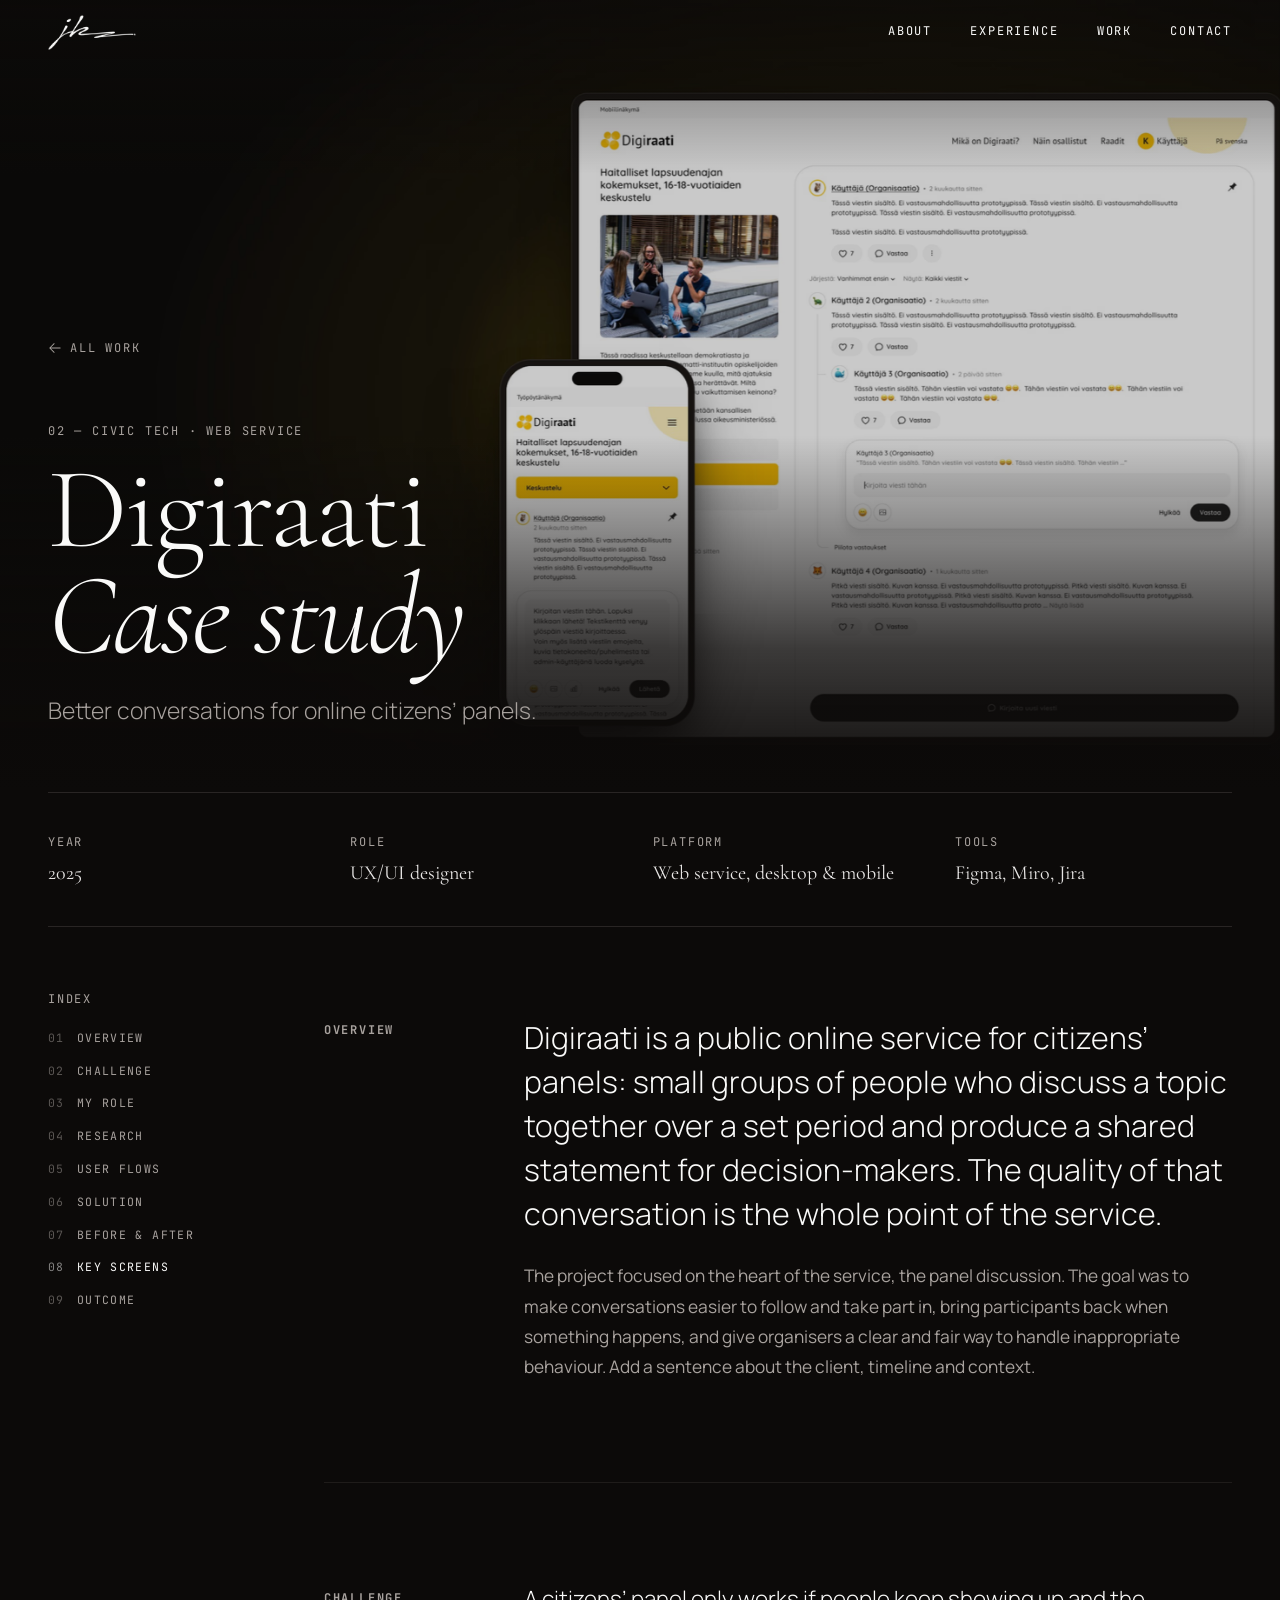
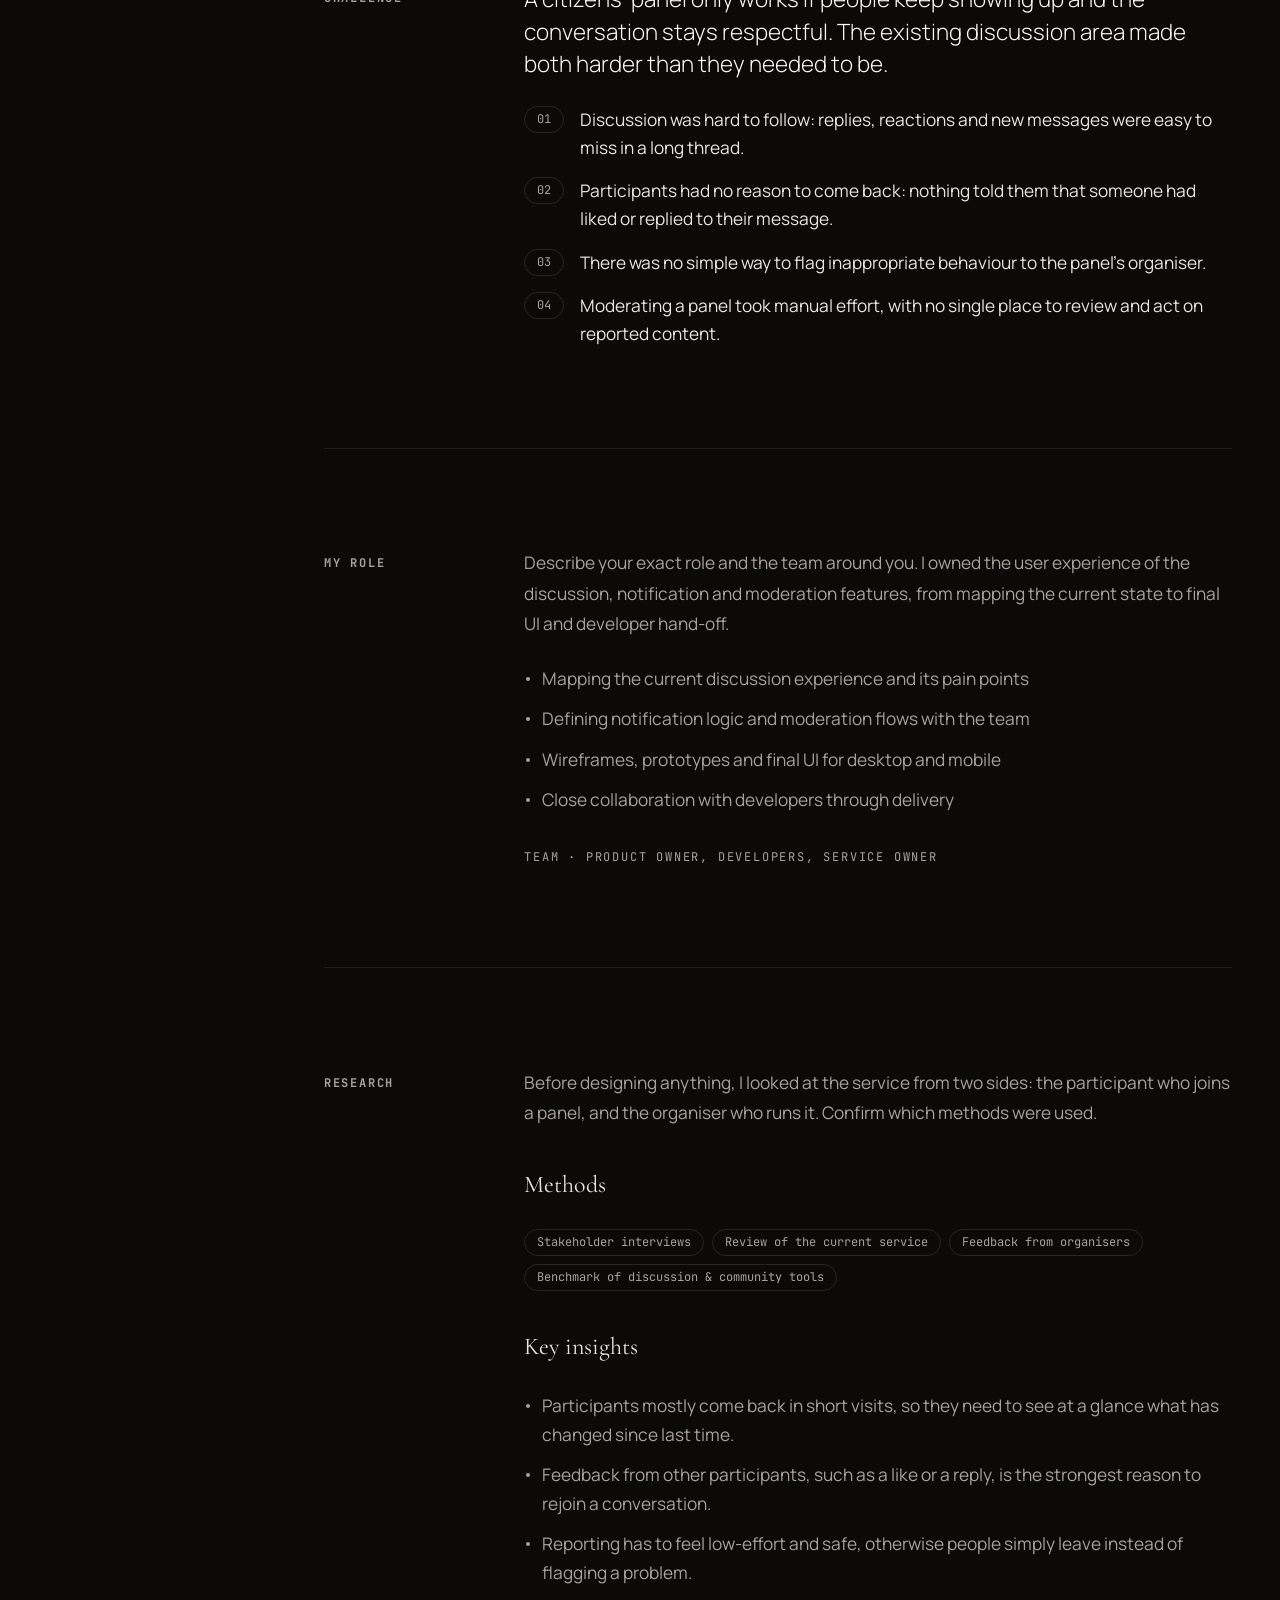
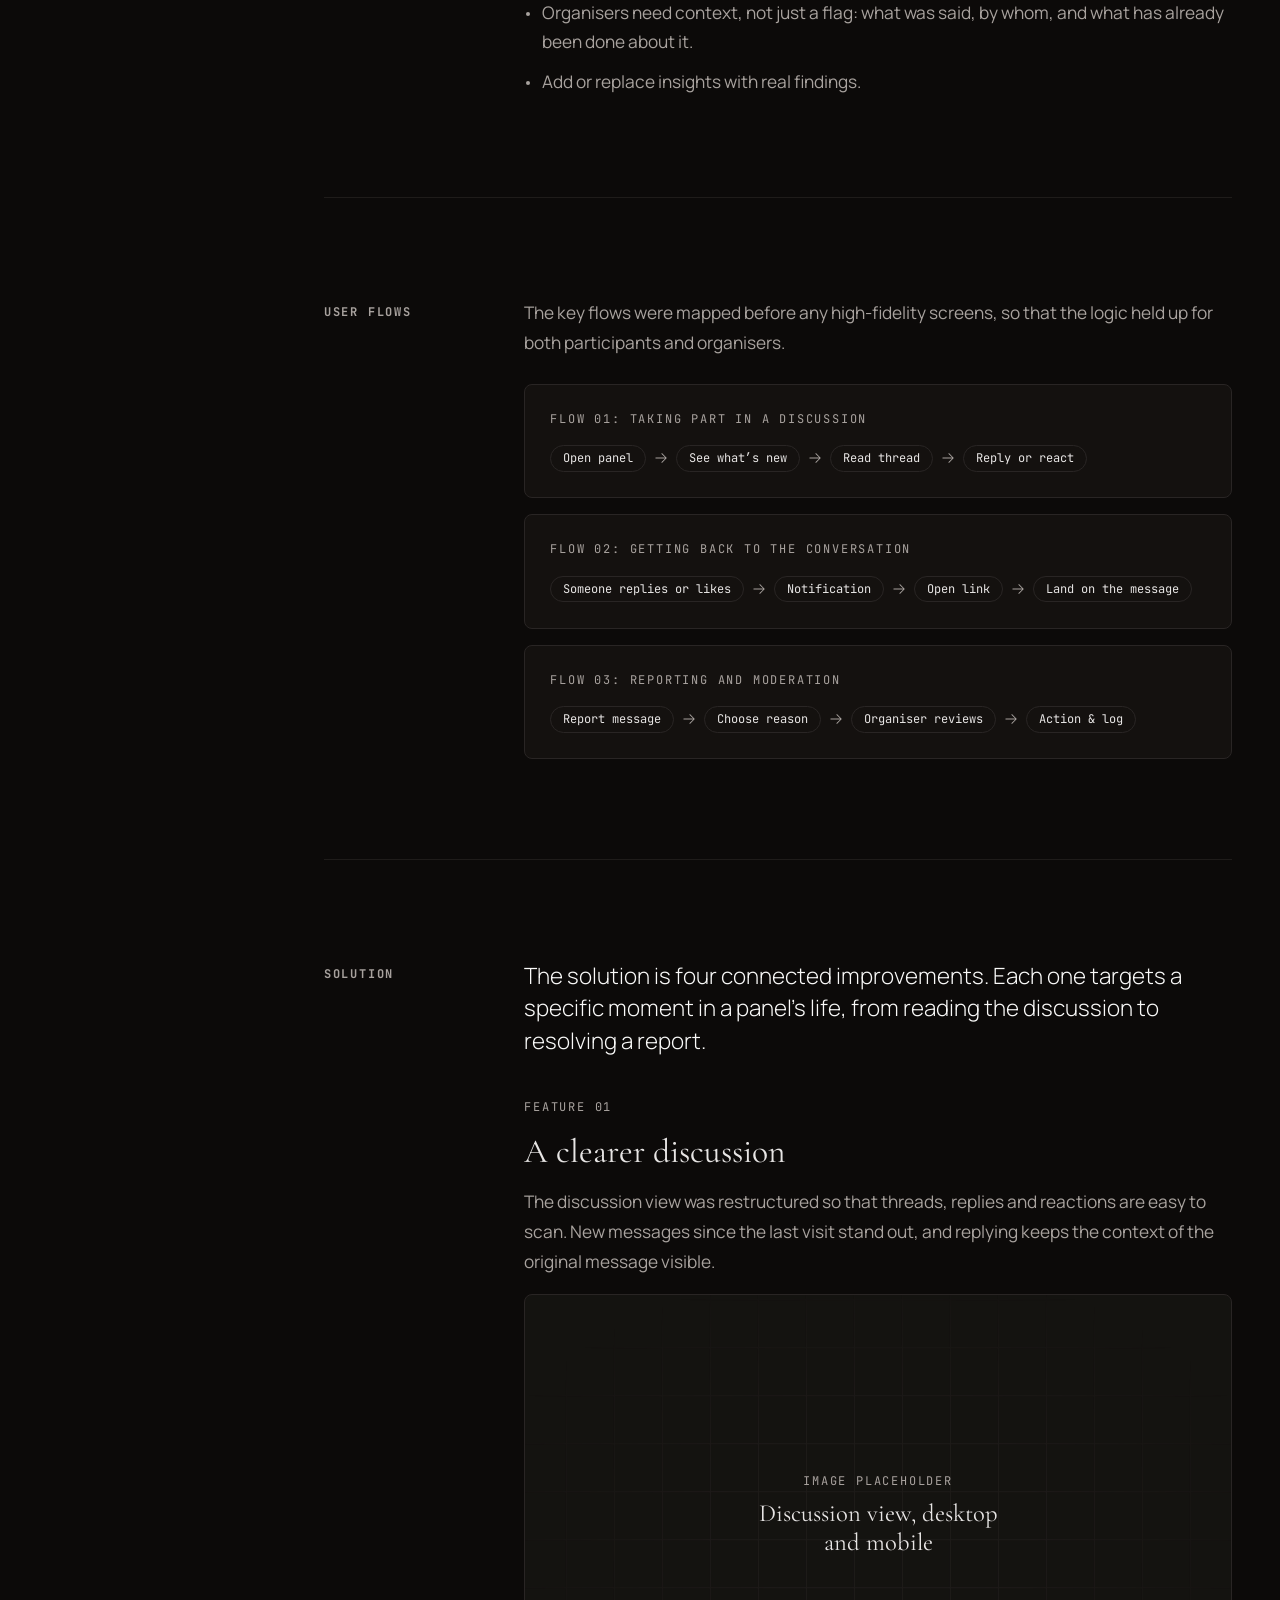
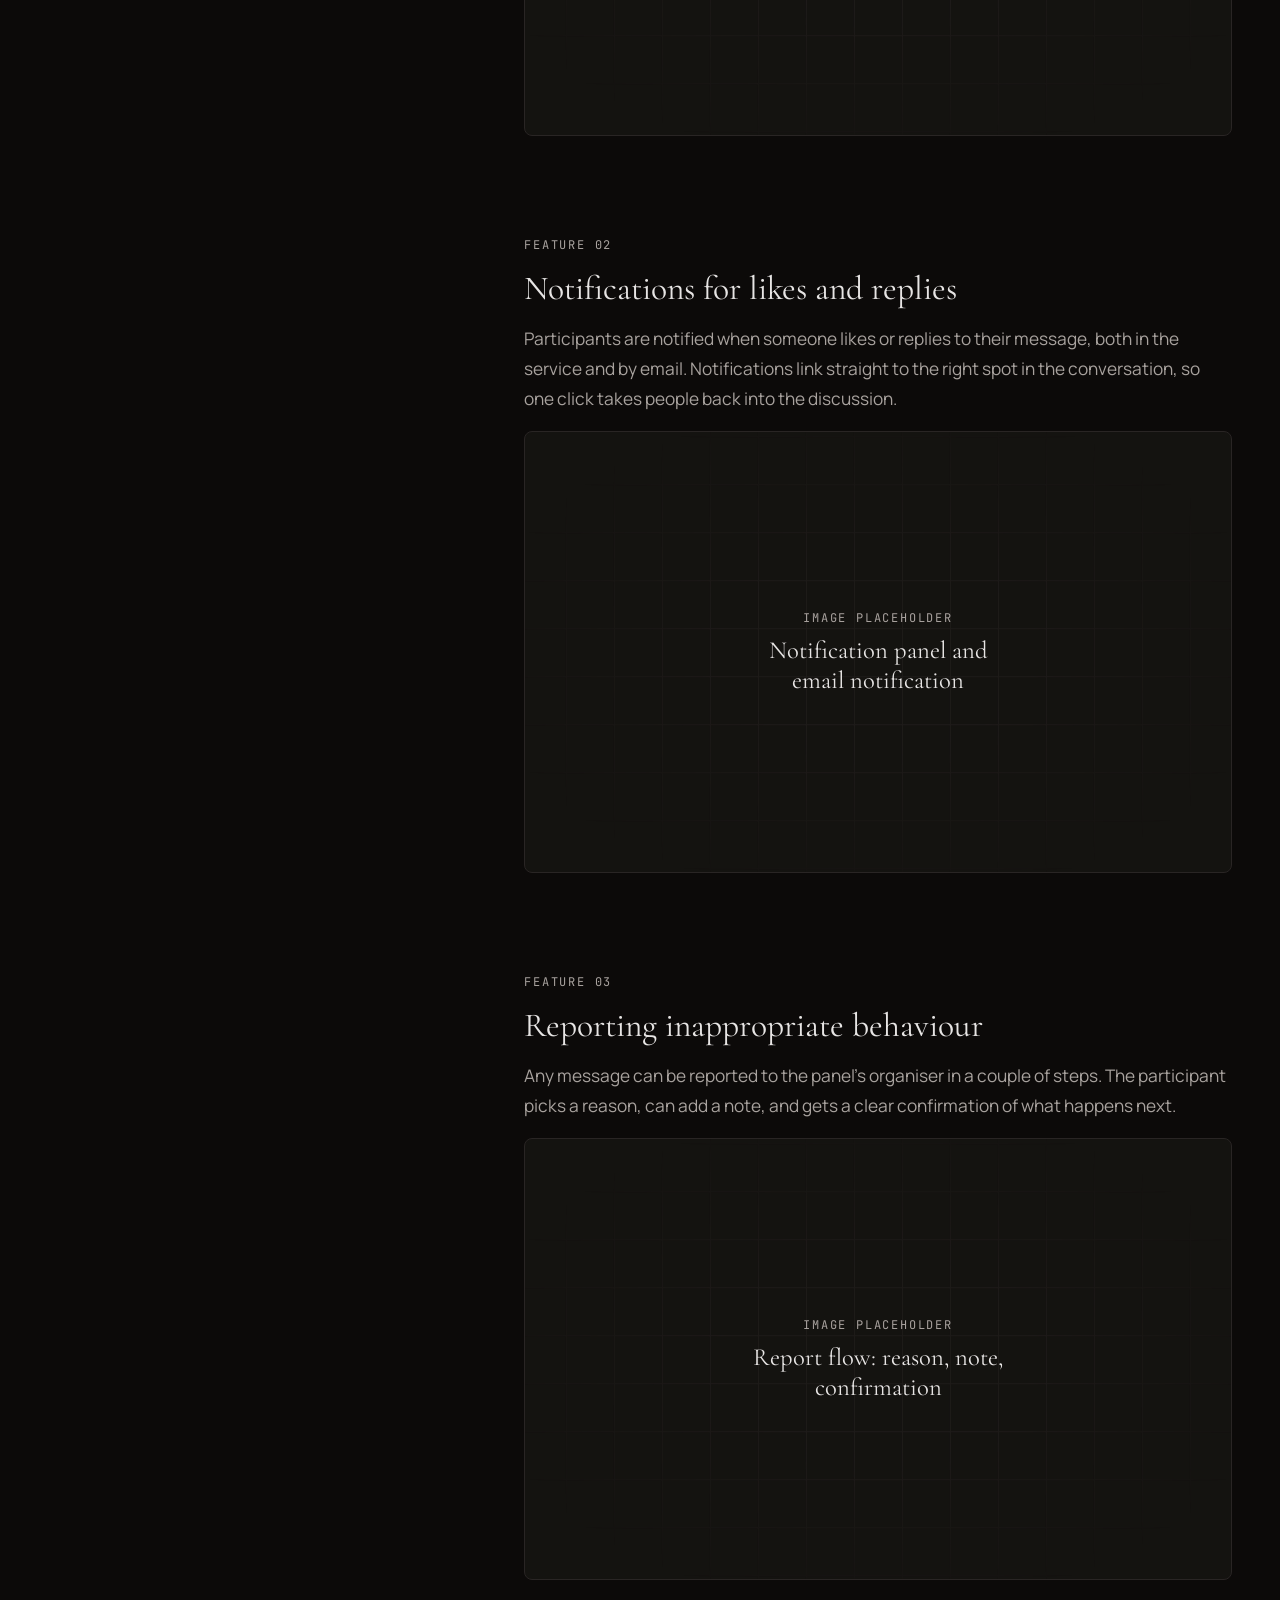
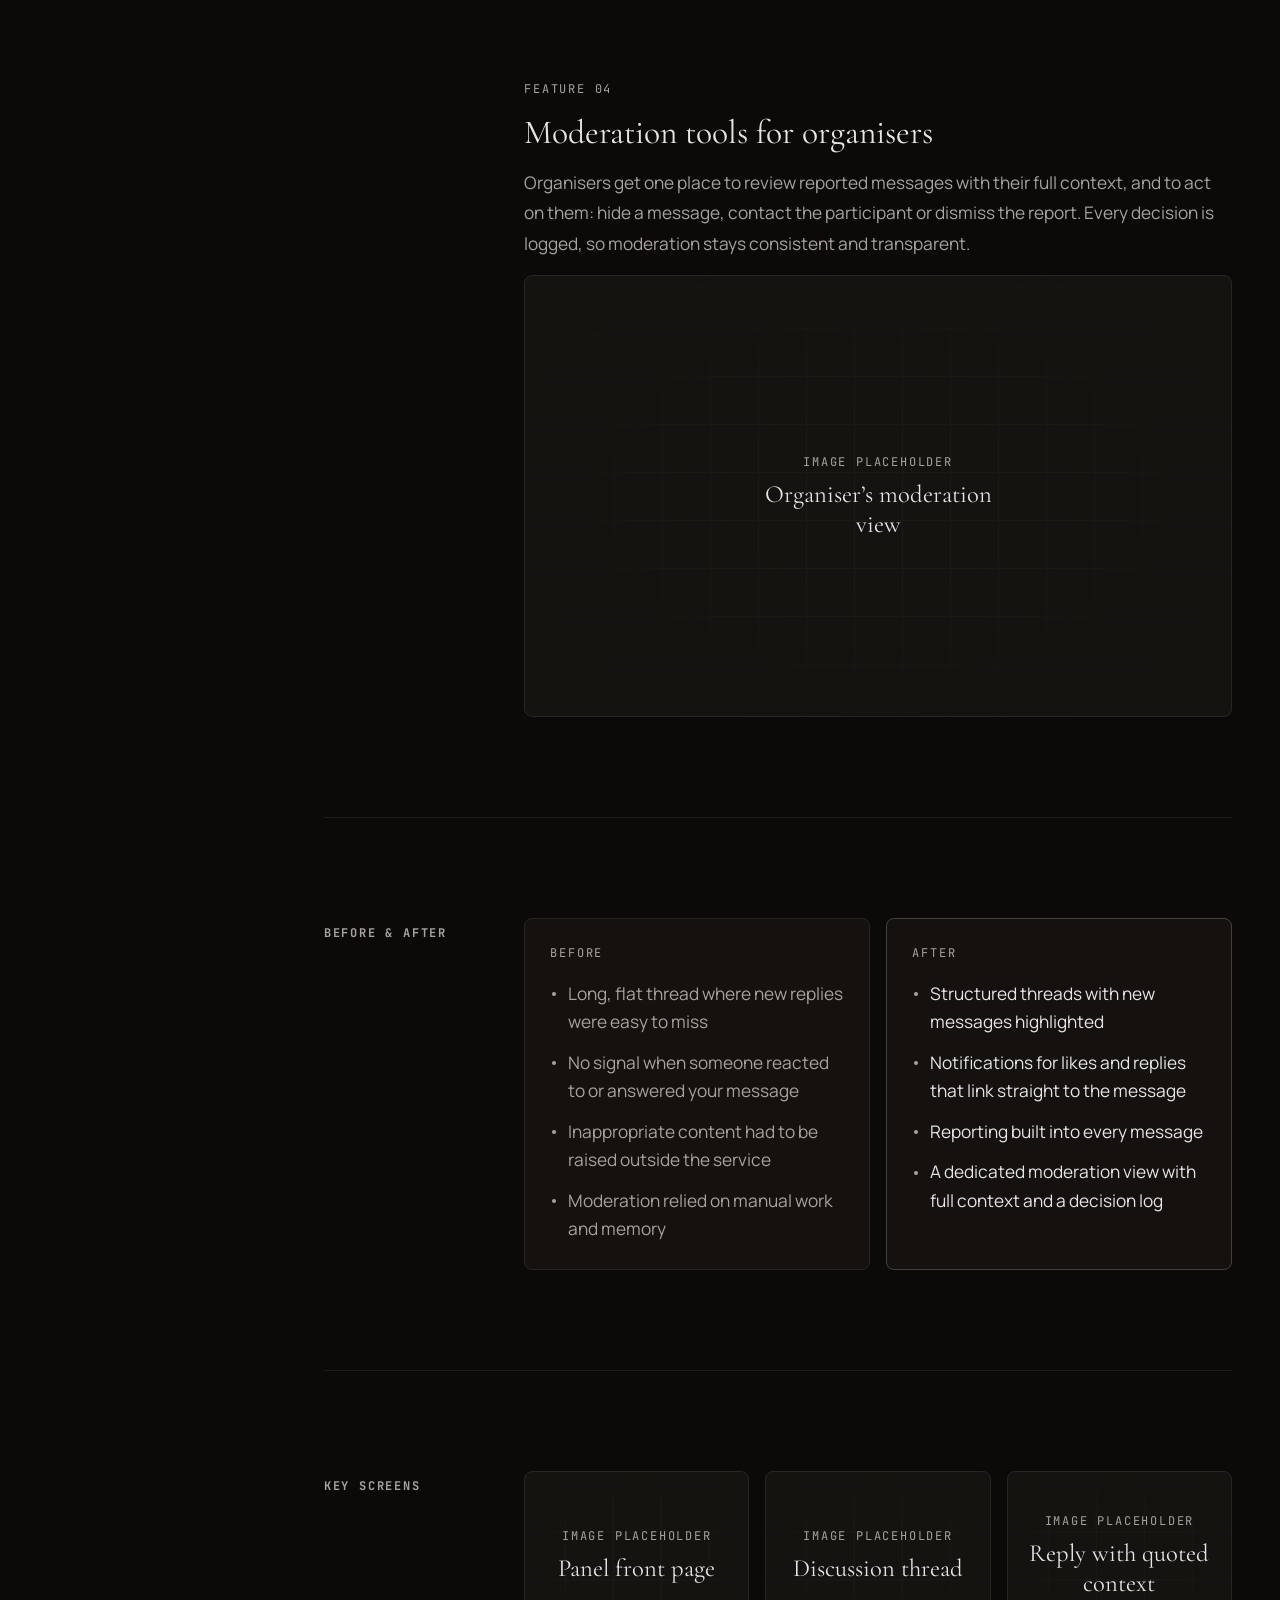
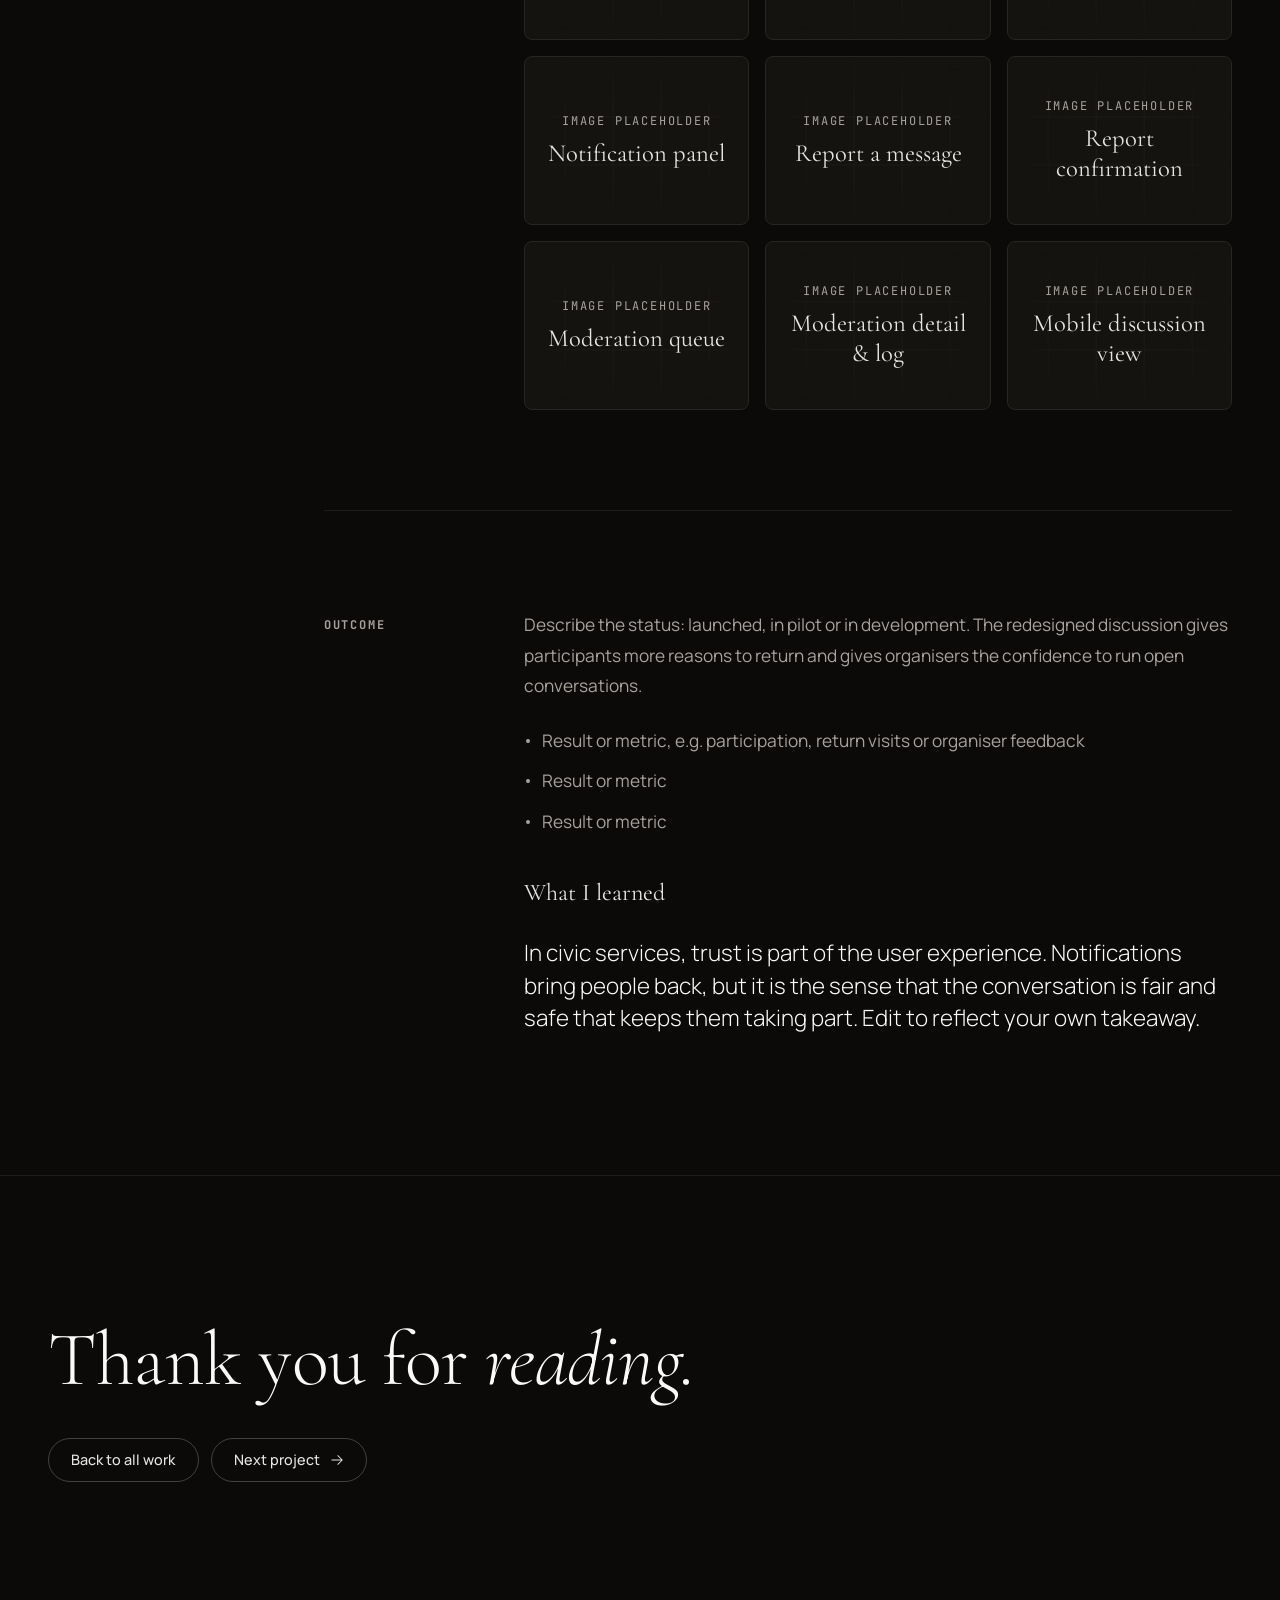
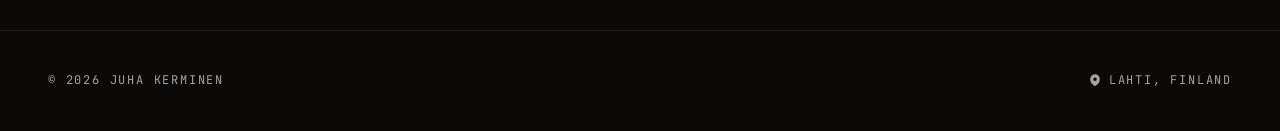
==== work/02-digiraati/index.html @ 800da7e1 "Add files via upload" ====
<!DOCTYPE html><html lang="en" class="hide-ph" data-astro-cid-5hce7sga> <head><meta charset="utf-8"><meta name="viewport" content="width=device-width, initial-scale=1"><title>Digiraati: better conversations for online citizens’ panels — Case study</title><meta name="description" content="Making panel discussions easier to follow, keeping participants engaged with timely notifications, and giving organisers the tools to keep conversations safe and on topic."><link rel="canonical" href="https://example.vercel.app/work/02-digiraati/"><link rel="icon" href="../../favicon.png" type="image/png"><link rel="apple-touch-icon" href="../../favicon.png"><meta name="theme-color" content="#0f1113"><meta property="og:title" content="Digiraati: better conversations for online citizens’ panels — Case study"><meta property="og:description" content="Making panel discussions easier to follow, keeping participants engaged with timely notifications, and giving organisers the tools to keep conversations safe and on topic."><meta property="og:type" content="website"><script>document.documentElement.classList.add('js');</script><link rel="stylesheet" href="../../assets/index.biAXy1ew.css">
<link rel="stylesheet" href="../../assets/case.CbkOw-Fz.css"><script type="module" src="../../assets/page.BT_9kWGp.js"></script></head> <body data-astro-cid-5hce7sga> <a class="skip" href="#main" data-astro-cid-5hce7sga>Skip to content</a> <header class="header" data-header data-astro-cid-3ef6ksr2> <div class="header__inner" data-astro-cid-3ef6ksr2> <a class="brand" href="../../index.html#home" aria-label="Juha Kerminen, home" data-astro-cid-3ef6ksr2> <span class="brand__logo" aria-hidden="true" data-astro-cid-3ef6ksr2></span> </a> <nav class="nav" aria-label="Primary" data-astro-cid-3ef6ksr2> <ul role="list" class="nav__list" data-astro-cid-3ef6ksr2> <li data-astro-cid-3ef6ksr2><a class="nav__link" href="../../index.html#about" data-nav="about" data-astro-cid-3ef6ksr2>About</a></li><li data-astro-cid-3ef6ksr2><a class="nav__link" href="../../index.html#experience" data-nav="experience" data-astro-cid-3ef6ksr2>Experience</a></li><li data-astro-cid-3ef6ksr2><a class="nav__link" href="../../index.html#work" data-nav="work" data-astro-cid-3ef6ksr2>Work</a></li><li data-astro-cid-3ef6ksr2><a class="nav__link" href="../../index.html#contact" data-nav="contact" data-astro-cid-3ef6ksr2>Contact</a></li> </ul> </nav> <button class="menu-btn" type="button" aria-expanded="false" aria-controls="mobile-menu" data-menu-btn data-astro-cid-3ef6ksr2> <span data-menu-label data-astro-cid-3ef6ksr2>Menu</span> <span class="menu-btn__icon" aria-hidden="true" data-astro-cid-3ef6ksr2><i data-astro-cid-3ef6ksr2></i><i data-astro-cid-3ef6ksr2></i></span> </button> </div> <div class="sheet" id="mobile-menu" data-menu hidden data-astro-cid-3ef6ksr2> <nav class="sheet__nav" aria-label="Mobile" data-astro-cid-3ef6ksr2> <ul role="list" data-astro-cid-3ef6ksr2> <li style="--i:0" data-astro-cid-3ef6ksr2><a href="../../index.html#about" class="sheet__link display" data-menu-link data-astro-cid-3ef6ksr2>About</a></li><li style="--i:1" data-astro-cid-3ef6ksr2><a href="../../index.html#experience" class="sheet__link display" data-menu-link data-astro-cid-3ef6ksr2>Experience</a></li><li style="--i:2" data-astro-cid-3ef6ksr2><a href="../../index.html#work" class="sheet__link display" data-menu-link data-astro-cid-3ef6ksr2>Work</a></li><li style="--i:3" data-astro-cid-3ef6ksr2><a href="../../index.html#contact" class="sheet__link display" data-menu-link data-astro-cid-3ef6ksr2>Contact</a></li> </ul> <p class="sheet__foot label" data-astro-cid-3ef6ksr2><a href="mailto:jkerminen@gmail.com" data-astro-cid-3ef6ksr2>jkerminen@gmail.com</a></p> </nav> </div> </header> <script type="module">const l=document.querySelector("[data-header]"),t=document.querySelector("[data-menu-btn]"),u=document.querySelector("[data-menu-label]"),o=document.querySelector("[data-menu]"),m=document.getElementById("main"),g=document.querySelector("footer"),n=e=>{t.setAttribute("aria-expanded",String(e)),u.textContent=e?"Close":"Menu",o.hidden=!e,document.documentElement.classList.toggle("menu-open",e),m?.toggleAttribute("inert",e),g?.toggleAttribute("inert",e),e&&o.querySelector("a")?.focus()};t.addEventListener("click",()=>n(t.getAttribute("aria-expanded")!=="true"));o.querySelectorAll("[data-menu-link]").forEach(e=>e.addEventListener("click",()=>n(!1)));document.addEventListener("keydown",e=>{e.key==="Escape"&&t.getAttribute("aria-expanded")==="true"&&(n(!1),t.focus())});matchMedia("(min-width: 48em)").addEventListener("change",e=>e.matches&&n(!1));const d=()=>l.classList.toggle("is-scrolled",scrollY>24);addEventListener("scroll",d,{passive:!0});d();const i=document.querySelectorAll("[data-nav]"),s=[...i].map(e=>document.getElementById(e.dataset.nav)).filter(Boolean);if(s.length){const e=new IntersectionObserver(a=>{for(const r of a)r.isIntersecting&&i.forEach(c=>c.classList.toggle("is-active",c.dataset.nav===r.target.id))},{rootMargin:"-45% 0px -50% 0px"});s.forEach(a=>e.observe(a))}</script>  <main id="main" tabindex="-1" data-astro-cid-5hce7sga> <article class="cs" data-astro-cid-s32tyb2m> <!-- Hero --> <header class="cs__hero" data-astro-cid-s32tyb2m> <div class="cs__hero-media" data-astro-cid-s32tyb2m> <picture data-astro-cid-s32tyb2m="true"> <source srcset="../../assets/02-digiraati-hero.B4yS6tTe_2hxxGk.avif 960w, ../../assets/02-digiraati-hero.B4yS6tTe_1S0Yid.avif 1600w, ../../assets/02-digiraati-hero.B4yS6tTe_9fsJI.avif 2400w, ../../assets/02-digiraati-hero.B4yS6tTe_Z1P1hn.avif 2880w" type="image/avif" sizes="100vw">  <img src="../../assets/02-digiraati-hero.B4yS6tTe_kVo5j.webp" srcset="../../assets/02-digiraati-hero.B4yS6tTe_Z2udNAN.webp 960w, ../../assets/02-digiraati-hero.B4yS6tTe_14HPOf.webp 1600w, ../../assets/02-digiraati-hero.B4yS6tTe_w1S7p.webp 2400w, ../../assets/02-digiraati-hero.B4yS6tTe_kVo5j.webp 2880w" alt="Digiraati: redesigned discussion view" sizes="100vw" loading="eager" fetchpriority="high" data-astro-cid-s32tyb2m="true" decoding="async" width="2880" height="1640" class="cs__hero-img"> </picture> </div> <div class="container cs__hero-inner" data-astro-cid-s32tyb2m> <a class="cs__back label" href="../../index.html#work" data-astro-cid-s32tyb2m> <svg viewBox="0 0 24 24" fill="currentColor" width="14" height="14" aria-hidden="true" data-astro-cid-s32tyb2m><path fill-rule="evenodd" d="M11.03 3.97a.75.75 0 0 1 0 1.06l-6.22 6.22H21a.75.75 0 0 1 0 1.5H4.81l6.22 6.22a.75.75 0 1 1-1.06 1.06l-7.5-7.5a.75.75 0 0 1 0-1.06l7.5-7.5a.75.75 0 0 1 1.06 0Z" clip-rule="evenodd" data-astro-cid-s32tyb2m></path></svg>
All work
</a> <p class="label cs__eyebrow" data-reveal data-astro-cid-s32tyb2m>02 — Civic tech · Web service</p> <h1 class="display cs__title" data-reveal style="--reveal-i:1" data-astro-cid-s32tyb2m> <span data-astro-cid-s32tyb2m>Digiraati</span> <em data-astro-cid-s32tyb2m>Case study</em> </h1> <p class="cs__subtitle" data-reveal style="--reveal-i:2" data-astro-cid-s32tyb2m>Better conversations for online citizens’ panels.</p> </div> </header> <!-- Meta --> <div class="container" data-astro-cid-s32tyb2m> <dl class="cs__meta" data-reveal data-astro-cid-s32tyb2m> <div data-astro-cid-s32tyb2m><dt class="label" data-astro-cid-s32tyb2m>Year</dt><dd data-astro-cid-s32tyb2m>2025</dd></div> <div data-astro-cid-s32tyb2m><dt class="label" data-astro-cid-s32tyb2m>Role</dt><dd data-astro-cid-s32tyb2m>UX/UI designer</dd></div> <div data-astro-cid-s32tyb2m><dt class="label" data-astro-cid-s32tyb2m>Platform</dt><dd data-astro-cid-s32tyb2m>Web service, desktop &amp; mobile</dd></div> <div data-astro-cid-s32tyb2m><dt class="label" data-astro-cid-s32tyb2m>Tools</dt><dd data-astro-cid-s32tyb2m>Figma, Miro, Jira</dd></div> </dl> </div> <div class="container cs__layout" data-astro-cid-s32tyb2m> <!-- Sticky index --> <nav class="cs__index" aria-label="Case study sections" data-astro-cid-s32tyb2m> <p class="label cs__index-title" data-astro-cid-s32tyb2m>Index</p> <ol role="list" data-astro-cid-s32tyb2m> <li data-astro-cid-s32tyb2m><a href="#overview" data-cs-nav="overview" data-astro-cid-s32tyb2m><span class="cs__index-n" data-astro-cid-s32tyb2m>01</span>Overview</a></li><li data-astro-cid-s32tyb2m><a href="#challenge" data-cs-nav="challenge" data-astro-cid-s32tyb2m><span class="cs__index-n" data-astro-cid-s32tyb2m>02</span>Challenge</a></li><li data-astro-cid-s32tyb2m><a href="#role" data-cs-nav="role" data-astro-cid-s32tyb2m><span class="cs__index-n" data-astro-cid-s32tyb2m>03</span>My role</a></li><li data-astro-cid-s32tyb2m><a href="#research" data-cs-nav="research" data-astro-cid-s32tyb2m><span class="cs__index-n" data-astro-cid-s32tyb2m>04</span>Research</a></li><li data-astro-cid-s32tyb2m><a href="#flows" data-cs-nav="flows" data-astro-cid-s32tyb2m><span class="cs__index-n" data-astro-cid-s32tyb2m>05</span>User flows</a></li><li data-astro-cid-s32tyb2m><a href="#solution" data-cs-nav="solution" data-astro-cid-s32tyb2m><span class="cs__index-n" data-astro-cid-s32tyb2m>06</span>Solution</a></li><li data-astro-cid-s32tyb2m><a href="#before-after" data-cs-nav="before-after" data-astro-cid-s32tyb2m><span class="cs__index-n" data-astro-cid-s32tyb2m>07</span>Before &amp; after</a></li><li data-astro-cid-s32tyb2m><a href="#screens" data-cs-nav="screens" data-astro-cid-s32tyb2m><span class="cs__index-n" data-astro-cid-s32tyb2m>08</span>Key screens</a></li><li data-astro-cid-s32tyb2m><a href="#outcome" data-cs-nav="outcome" data-astro-cid-s32tyb2m><span class="cs__index-n" data-astro-cid-s32tyb2m>09</span>Outcome</a></li> </ol> </nav> <div class="cs__body" data-astro-cid-s32tyb2m> <section class="cs__sec" id="overview" aria-labelledby="h-overview" data-astro-cid-s32tyb2m> <h2 class="label cs__label" id="h-overview" data-astro-cid-s32tyb2m>Overview</h2> <div class="cs__content" data-reveal data-astro-cid-s32tyb2m> <p class="cs__lead" data-astro-cid-s32tyb2m>Digiraati is a public online service for citizens’ panels: small groups of people who discuss a topic together over a set period and produce a shared statement for decision-makers. The quality of that conversation is the whole point of the service.</p> <p class="cs__p" data-astro-cid-s32tyb2m>The project focused on the heart of the service, the panel discussion. The goal was to make conversations easier to follow and take part in, bring participants back when something happens, and give organisers a clear and fair way to handle inappropriate behaviour. Add a sentence about the client, timeline and context.</p> </div> </section> <section class="cs__sec" id="challenge" aria-labelledby="h-challenge" data-astro-cid-s32tyb2m> <h2 class="label cs__label" id="h-challenge" data-astro-cid-s32tyb2m>Challenge</h2> <div class="cs__content" data-reveal data-astro-cid-s32tyb2m> <p class="cs__lead cs__lead--s" data-astro-cid-s32tyb2m>A citizens’ panel only works if people keep showing up and the conversation stays respectful. The existing discussion area made both harder than they needed to be.</p> <ol role="list" class="cs__numbered" data-astro-cid-s32tyb2m> <li data-astro-cid-s32tyb2m><span class="pill" data-astro-cid-s32tyb2m>01</span><span data-astro-cid-s32tyb2m>Discussion was hard to follow: replies, reactions and new messages were easy to miss in a long thread.</span></li><li data-astro-cid-s32tyb2m><span class="pill" data-astro-cid-s32tyb2m>02</span><span data-astro-cid-s32tyb2m>Participants had no reason to come back: nothing told them that someone had liked or replied to their message.</span></li><li data-astro-cid-s32tyb2m><span class="pill" data-astro-cid-s32tyb2m>03</span><span data-astro-cid-s32tyb2m>There was no simple way to flag inappropriate behaviour to the panel’s organiser.</span></li><li data-astro-cid-s32tyb2m><span class="pill" data-astro-cid-s32tyb2m>04</span><span data-astro-cid-s32tyb2m>Moderating a panel took manual effort, with no single place to review and act on reported content.</span></li> </ol> </div> </section> <section class="cs__sec" id="role" aria-labelledby="h-role" data-astro-cid-s32tyb2m> <h2 class="label cs__label" id="h-role" data-astro-cid-s32tyb2m>My role</h2> <div class="cs__content" data-reveal data-astro-cid-s32tyb2m> <p class="cs__p" data-astro-cid-s32tyb2m>Describe your exact role and the team around you. I owned the user experience of the discussion, notification and moderation features, from mapping the current state to final UI and developer hand-off.</p> <ul role="list" class="cs__dots" data-astro-cid-s32tyb2m><li data-astro-cid-s32tyb2m>Mapping the current discussion experience and its pain points</li><li data-astro-cid-s32tyb2m>Defining notification logic and moderation flows with the team</li><li data-astro-cid-s32tyb2m>Wireframes, prototypes and final UI for desktop and mobile</li><li data-astro-cid-s32tyb2m>Close collaboration with developers through delivery</li></ul> <p class="label cs__team" data-astro-cid-s32tyb2m>Team · <span data-astro-cid-s32tyb2m>Product owner, developers, service owner</span></p> </div> </section> <section class="cs__sec" id="research" aria-labelledby="h-research" data-astro-cid-s32tyb2m> <h2 class="label cs__label" id="h-research" data-astro-cid-s32tyb2m>Research</h2> <div class="cs__content" data-reveal data-astro-cid-s32tyb2m> <p class="cs__p" data-astro-cid-s32tyb2m>Before designing anything, I looked at the service from two sides: the participant who joins a panel, and the organiser who runs it. Confirm which methods were used.</p> <h3 class="cs__h" data-astro-cid-s32tyb2m>Methods</h3> <ul role="list" class="cs__pills" data-astro-cid-s32tyb2m><li class="pill" data-astro-cid-s32tyb2m>Stakeholder interviews</li><li class="pill" data-astro-cid-s32tyb2m>Review of the current service</li><li class="pill" data-astro-cid-s32tyb2m>Feedback from organisers</li><li class="pill" data-astro-cid-s32tyb2m>Benchmark of discussion &amp; community tools</li></ul> <h3 class="cs__h" data-astro-cid-s32tyb2m>Key insights</h3> <ul role="list" class="cs__dots" data-astro-cid-s32tyb2m><li data-astro-cid-s32tyb2m>Participants mostly come back in short visits, so they need to see at a glance what has changed since last time.</li><li data-astro-cid-s32tyb2m>Feedback from other participants, such as a like or a reply, is the strongest reason to rejoin a conversation.</li><li data-astro-cid-s32tyb2m>Reporting has to feel low-effort and safe, otherwise people simply leave instead of flagging a problem.</li><li data-astro-cid-s32tyb2m>Organisers need context, not just a flag: what was said, by whom, and what has already been done about it.</li><li data-astro-cid-s32tyb2m>Add or replace insights with real findings.</li></ul> </div> </section> <section class="cs__sec" id="flows" aria-labelledby="h-flows" data-astro-cid-s32tyb2m> <h2 class="label cs__label" id="h-flows" data-astro-cid-s32tyb2m>User flows</h2> <div class="cs__content" data-reveal data-astro-cid-s32tyb2m> <p class="cs__p" data-astro-cid-s32tyb2m>The key flows were mapped before any high-fidelity screens, so that the logic held up for both participants and organisers.</p> <div class="cs__flows" data-astro-cid-s32tyb2m> <div class="card cs__flow" data-astro-cid-s32tyb2m> <p class="label" data-astro-cid-s32tyb2m>Flow 01: Taking part in a discussion</p> <ol role="list" class="cs__steps" data-astro-cid-s32tyb2m> <li data-astro-cid-s32tyb2m> <span class="pill" data-astro-cid-s32tyb2m>Open panel</span> <span class="cs__arrow" data-astro-cid-s32tyb2m><svg viewBox="0 0 24 24" fill="currentColor" width="14" height="14" aria-hidden="true"><path fill-rule="evenodd" d="M12.97 3.97a.75.75 0 0 1 1.06 0l7.5 7.5a.75.75 0 0 1 0 1.06l-7.5 7.5a.75.75 0 1 1-1.06-1.06l6.22-6.22H3a.75.75 0 0 1 0-1.5h16.19l-6.22-6.22a.75.75 0 0 1 0-1.06Z" clip-rule="evenodd" /></svg></span> </li><li data-astro-cid-s32tyb2m> <span class="pill" data-astro-cid-s32tyb2m>See what’s new</span> <span class="cs__arrow" data-astro-cid-s32tyb2m><svg viewBox="0 0 24 24" fill="currentColor" width="14" height="14" aria-hidden="true"><path fill-rule="evenodd" d="M12.97 3.97a.75.75 0 0 1 1.06 0l7.5 7.5a.75.75 0 0 1 0 1.06l-7.5 7.5a.75.75 0 1 1-1.06-1.06l6.22-6.22H3a.75.75 0 0 1 0-1.5h16.19l-6.22-6.22a.75.75 0 0 1 0-1.06Z" clip-rule="evenodd" /></svg></span> </li><li data-astro-cid-s32tyb2m> <span class="pill" data-astro-cid-s32tyb2m>Read thread</span> <span class="cs__arrow" data-astro-cid-s32tyb2m><svg viewBox="0 0 24 24" fill="currentColor" width="14" height="14" aria-hidden="true"><path fill-rule="evenodd" d="M12.97 3.97a.75.75 0 0 1 1.06 0l7.5 7.5a.75.75 0 0 1 0 1.06l-7.5 7.5a.75.75 0 1 1-1.06-1.06l6.22-6.22H3a.75.75 0 0 1 0-1.5h16.19l-6.22-6.22a.75.75 0 0 1 0-1.06Z" clip-rule="evenodd" /></svg></span> </li><li data-astro-cid-s32tyb2m> <span class="pill" data-astro-cid-s32tyb2m>Reply or react</span>  </li> </ol> </div><div class="card cs__flow" data-astro-cid-s32tyb2m> <p class="label" data-astro-cid-s32tyb2m>Flow 02: Getting back to the conversation</p> <ol role="list" class="cs__steps" data-astro-cid-s32tyb2m> <li data-astro-cid-s32tyb2m> <span class="pill" data-astro-cid-s32tyb2m>Someone replies or likes</span> <span class="cs__arrow" data-astro-cid-s32tyb2m><svg viewBox="0 0 24 24" fill="currentColor" width="14" height="14" aria-hidden="true"><path fill-rule="evenodd" d="M12.97 3.97a.75.75 0 0 1 1.06 0l7.5 7.5a.75.75 0 0 1 0 1.06l-7.5 7.5a.75.75 0 1 1-1.06-1.06l6.22-6.22H3a.75.75 0 0 1 0-1.5h16.19l-6.22-6.22a.75.75 0 0 1 0-1.06Z" clip-rule="evenodd" /></svg></span> </li><li data-astro-cid-s32tyb2m> <span class="pill" data-astro-cid-s32tyb2m>Notification</span> <span class="cs__arrow" data-astro-cid-s32tyb2m><svg viewBox="0 0 24 24" fill="currentColor" width="14" height="14" aria-hidden="true"><path fill-rule="evenodd" d="M12.97 3.97a.75.75 0 0 1 1.06 0l7.5 7.5a.75.75 0 0 1 0 1.06l-7.5 7.5a.75.75 0 1 1-1.06-1.06l6.22-6.22H3a.75.75 0 0 1 0-1.5h16.19l-6.22-6.22a.75.75 0 0 1 0-1.06Z" clip-rule="evenodd" /></svg></span> </li><li data-astro-cid-s32tyb2m> <span class="pill" data-astro-cid-s32tyb2m>Open link</span> <span class="cs__arrow" data-astro-cid-s32tyb2m><svg viewBox="0 0 24 24" fill="currentColor" width="14" height="14" aria-hidden="true"><path fill-rule="evenodd" d="M12.97 3.97a.75.75 0 0 1 1.06 0l7.5 7.5a.75.75 0 0 1 0 1.06l-7.5 7.5a.75.75 0 1 1-1.06-1.06l6.22-6.22H3a.75.75 0 0 1 0-1.5h16.19l-6.22-6.22a.75.75 0 0 1 0-1.06Z" clip-rule="evenodd" /></svg></span> </li><li data-astro-cid-s32tyb2m> <span class="pill" data-astro-cid-s32tyb2m>Land on the message</span>  </li> </ol> </div><div class="card cs__flow" data-astro-cid-s32tyb2m> <p class="label" data-astro-cid-s32tyb2m>Flow 03: Reporting and moderation</p> <ol role="list" class="cs__steps" data-astro-cid-s32tyb2m> <li data-astro-cid-s32tyb2m> <span class="pill" data-astro-cid-s32tyb2m>Report message</span> <span class="cs__arrow" data-astro-cid-s32tyb2m><svg viewBox="0 0 24 24" fill="currentColor" width="14" height="14" aria-hidden="true"><path fill-rule="evenodd" d="M12.97 3.97a.75.75 0 0 1 1.06 0l7.5 7.5a.75.75 0 0 1 0 1.06l-7.5 7.5a.75.75 0 1 1-1.06-1.06l6.22-6.22H3a.75.75 0 0 1 0-1.5h16.19l-6.22-6.22a.75.75 0 0 1 0-1.06Z" clip-rule="evenodd" /></svg></span> </li><li data-astro-cid-s32tyb2m> <span class="pill" data-astro-cid-s32tyb2m>Choose reason</span> <span class="cs__arrow" data-astro-cid-s32tyb2m><svg viewBox="0 0 24 24" fill="currentColor" width="14" height="14" aria-hidden="true"><path fill-rule="evenodd" d="M12.97 3.97a.75.75 0 0 1 1.06 0l7.5 7.5a.75.75 0 0 1 0 1.06l-7.5 7.5a.75.75 0 1 1-1.06-1.06l6.22-6.22H3a.75.75 0 0 1 0-1.5h16.19l-6.22-6.22a.75.75 0 0 1 0-1.06Z" clip-rule="evenodd" /></svg></span> </li><li data-astro-cid-s32tyb2m> <span class="pill" data-astro-cid-s32tyb2m>Organiser reviews</span> <span class="cs__arrow" data-astro-cid-s32tyb2m><svg viewBox="0 0 24 24" fill="currentColor" width="14" height="14" aria-hidden="true"><path fill-rule="evenodd" d="M12.97 3.97a.75.75 0 0 1 1.06 0l7.5 7.5a.75.75 0 0 1 0 1.06l-7.5 7.5a.75.75 0 1 1-1.06-1.06l6.22-6.22H3a.75.75 0 0 1 0-1.5h16.19l-6.22-6.22a.75.75 0 0 1 0-1.06Z" clip-rule="evenodd" /></svg></span> </li><li data-astro-cid-s32tyb2m> <span class="pill" data-astro-cid-s32tyb2m>Action &amp; log</span>  </li> </ol> </div> </div> </div> </section> <section class="cs__sec" id="solution" aria-labelledby="h-solution" data-astro-cid-s32tyb2m> <h2 class="label cs__label" id="h-solution" data-astro-cid-s32tyb2m>Solution</h2> <div class="cs__content" data-reveal data-astro-cid-s32tyb2m> <p class="cs__lead cs__lead--s" data-astro-cid-s32tyb2m>The solution is four connected improvements. Each one targets a specific moment in a panel’s life, from reading the discussion to resolving a report.</p> <div class="cs__features" data-astro-cid-s32tyb2m> <div class="cs__feature" data-astro-cid-s32tyb2m> <p class="label" data-astro-cid-s32tyb2m>Feature 01</p> <h3 class="cs__fh" data-astro-cid-s32tyb2m>A clearer discussion</h3> <p class="cs__p" data-astro-cid-s32tyb2m>The discussion view was restructured so that threads, replies and reactions are easy to scan. New messages since the last visit stand out, and replying keeps the context of the original message visible.</p> <figure class="iph" style="aspect-ratio:16 / 10" data-astro-cid-ksyxse4x> <div class="iph__grid" aria-hidden="true" data-astro-cid-ksyxse4x></div> <figcaption class="iph__cap" data-astro-cid-ksyxse4x> <span class="label" data-astro-cid-ksyxse4x>Image placeholder</span> <span class="iph__label" data-astro-cid-ksyxse4x>Discussion view, desktop and mobile</span> </figcaption> </figure>  </div><div class="cs__feature" data-astro-cid-s32tyb2m> <p class="label" data-astro-cid-s32tyb2m>Feature 02</p> <h3 class="cs__fh" data-astro-cid-s32tyb2m>Notifications for likes and replies</h3> <p class="cs__p" data-astro-cid-s32tyb2m>Participants are notified when someone likes or replies to their message, both in the service and by email. Notifications link straight to the right spot in the conversation, so one click takes people back into the discussion.</p> <figure class="iph" style="aspect-ratio:16 / 10" data-astro-cid-ksyxse4x> <div class="iph__grid" aria-hidden="true" data-astro-cid-ksyxse4x></div> <figcaption class="iph__cap" data-astro-cid-ksyxse4x> <span class="label" data-astro-cid-ksyxse4x>Image placeholder</span> <span class="iph__label" data-astro-cid-ksyxse4x>Notification panel and email notification</span> </figcaption> </figure>  </div><div class="cs__feature" data-astro-cid-s32tyb2m> <p class="label" data-astro-cid-s32tyb2m>Feature 03</p> <h3 class="cs__fh" data-astro-cid-s32tyb2m>Reporting inappropriate behaviour</h3> <p class="cs__p" data-astro-cid-s32tyb2m>Any message can be reported to the panel’s organiser in a couple of steps. The participant picks a reason, can add a note, and gets a clear confirmation of what happens next.</p> <figure class="iph" style="aspect-ratio:16 / 10" data-astro-cid-ksyxse4x> <div class="iph__grid" aria-hidden="true" data-astro-cid-ksyxse4x></div> <figcaption class="iph__cap" data-astro-cid-ksyxse4x> <span class="label" data-astro-cid-ksyxse4x>Image placeholder</span> <span class="iph__label" data-astro-cid-ksyxse4x>Report flow: reason, note, confirmation</span> </figcaption> </figure>  </div><div class="cs__feature" data-astro-cid-s32tyb2m> <p class="label" data-astro-cid-s32tyb2m>Feature 04</p> <h3 class="cs__fh" data-astro-cid-s32tyb2m>Moderation tools for organisers</h3> <p class="cs__p" data-astro-cid-s32tyb2m>Organisers get one place to review reported messages with their full context, and to act on them: hide a message, contact the participant or dismiss the report. Every decision is logged, so moderation stays consistent and transparent.</p> <figure class="iph" style="aspect-ratio:16 / 10" data-astro-cid-ksyxse4x> <div class="iph__grid" aria-hidden="true" data-astro-cid-ksyxse4x></div> <figcaption class="iph__cap" data-astro-cid-ksyxse4x> <span class="label" data-astro-cid-ksyxse4x>Image placeholder</span> <span class="iph__label" data-astro-cid-ksyxse4x>Organiser’s moderation view</span> </figcaption> </figure>  </div> </div> </div> </section> <section class="cs__sec" id="before-after" aria-labelledby="h-ba" data-astro-cid-s32tyb2m> <h2 class="label cs__label" id="h-ba" data-astro-cid-s32tyb2m>Before &amp; after</h2> <div class="cs__content" data-reveal data-astro-cid-s32tyb2m> <div class="cs__ba" data-astro-cid-s32tyb2m> <div class="card cs__ba-card" data-astro-cid-s32tyb2m> <p class="label" data-astro-cid-s32tyb2m>Before</p> <ul role="list" class="cs__dots" data-astro-cid-s32tyb2m><li data-astro-cid-s32tyb2m>Long, flat thread where new replies were easy to miss</li><li data-astro-cid-s32tyb2m>No signal when someone reacted to or answered your message</li><li data-astro-cid-s32tyb2m>Inappropriate content had to be raised outside the service</li><li data-astro-cid-s32tyb2m>Moderation relied on manual work and memory</li></ul> </div> <div class="card cs__ba-card cs__ba-card--after" data-astro-cid-s32tyb2m> <p class="label" data-astro-cid-s32tyb2m>After</p> <ul role="list" class="cs__dots" data-astro-cid-s32tyb2m><li data-astro-cid-s32tyb2m>Structured threads with new messages highlighted</li><li data-astro-cid-s32tyb2m>Notifications for likes and replies that link straight to the message</li><li data-astro-cid-s32tyb2m>Reporting built into every message</li><li data-astro-cid-s32tyb2m>A dedicated moderation view with full context and a decision log</li></ul> </div> </div> </div> </section> <section class="cs__sec" id="screens" aria-labelledby="h-screens" data-astro-cid-s32tyb2m> <h2 class="label cs__label" id="h-screens" data-astro-cid-s32tyb2m>Key screens</h2> <div class="cs__content" data-reveal data-astro-cid-s32tyb2m> <div class="cs__screens" data-astro-cid-s32tyb2m><figure class="iph" style="aspect-ratio:4 / 3" data-astro-cid-ksyxse4x> <div class="iph__grid" aria-hidden="true" data-astro-cid-ksyxse4x></div> <figcaption class="iph__cap" data-astro-cid-ksyxse4x> <span class="label" data-astro-cid-ksyxse4x>Image placeholder</span> <span class="iph__label" data-astro-cid-ksyxse4x>Panel front page</span> </figcaption> </figure> <figure class="iph" style="aspect-ratio:4 / 3" data-astro-cid-ksyxse4x> <div class="iph__grid" aria-hidden="true" data-astro-cid-ksyxse4x></div> <figcaption class="iph__cap" data-astro-cid-ksyxse4x> <span class="label" data-astro-cid-ksyxse4x>Image placeholder</span> <span class="iph__label" data-astro-cid-ksyxse4x>Discussion thread</span> </figcaption> </figure> <figure class="iph" style="aspect-ratio:4 / 3" data-astro-cid-ksyxse4x> <div class="iph__grid" aria-hidden="true" data-astro-cid-ksyxse4x></div> <figcaption class="iph__cap" data-astro-cid-ksyxse4x> <span class="label" data-astro-cid-ksyxse4x>Image placeholder</span> <span class="iph__label" data-astro-cid-ksyxse4x>Reply with quoted context</span> </figcaption> </figure> <figure class="iph" style="aspect-ratio:4 / 3" data-astro-cid-ksyxse4x> <div class="iph__grid" aria-hidden="true" data-astro-cid-ksyxse4x></div> <figcaption class="iph__cap" data-astro-cid-ksyxse4x> <span class="label" data-astro-cid-ksyxse4x>Image placeholder</span> <span class="iph__label" data-astro-cid-ksyxse4x>Notification panel</span> </figcaption> </figure> <figure class="iph" style="aspect-ratio:4 / 3" data-astro-cid-ksyxse4x> <div class="iph__grid" aria-hidden="true" data-astro-cid-ksyxse4x></div> <figcaption class="iph__cap" data-astro-cid-ksyxse4x> <span class="label" data-astro-cid-ksyxse4x>Image placeholder</span> <span class="iph__label" data-astro-cid-ksyxse4x>Report a message</span> </figcaption> </figure> <figure class="iph" style="aspect-ratio:4 / 3" data-astro-cid-ksyxse4x> <div class="iph__grid" aria-hidden="true" data-astro-cid-ksyxse4x></div> <figcaption class="iph__cap" data-astro-cid-ksyxse4x> <span class="label" data-astro-cid-ksyxse4x>Image placeholder</span> <span class="iph__label" data-astro-cid-ksyxse4x>Report confirmation</span> </figcaption> </figure> <figure class="iph" style="aspect-ratio:4 / 3" data-astro-cid-ksyxse4x> <div class="iph__grid" aria-hidden="true" data-astro-cid-ksyxse4x></div> <figcaption class="iph__cap" data-astro-cid-ksyxse4x> <span class="label" data-astro-cid-ksyxse4x>Image placeholder</span> <span class="iph__label" data-astro-cid-ksyxse4x>Moderation queue</span> </figcaption> </figure> <figure class="iph" style="aspect-ratio:4 / 3" data-astro-cid-ksyxse4x> <div class="iph__grid" aria-hidden="true" data-astro-cid-ksyxse4x></div> <figcaption class="iph__cap" data-astro-cid-ksyxse4x> <span class="label" data-astro-cid-ksyxse4x>Image placeholder</span> <span class="iph__label" data-astro-cid-ksyxse4x>Moderation detail &amp; log</span> </figcaption> </figure> <figure class="iph" style="aspect-ratio:4 / 3" data-astro-cid-ksyxse4x> <div class="iph__grid" aria-hidden="true" data-astro-cid-ksyxse4x></div> <figcaption class="iph__cap" data-astro-cid-ksyxse4x> <span class="label" data-astro-cid-ksyxse4x>Image placeholder</span> <span class="iph__label" data-astro-cid-ksyxse4x>Mobile discussion view</span> </figcaption> </figure> </div> </div> </section> <section class="cs__sec" id="outcome" aria-labelledby="h-outcome" data-astro-cid-s32tyb2m> <h2 class="label cs__label" id="h-outcome" data-astro-cid-s32tyb2m>Outcome</h2> <div class="cs__content" data-reveal data-astro-cid-s32tyb2m> <p class="cs__p" data-astro-cid-s32tyb2m>Describe the status: launched, in pilot or in development. The redesigned discussion gives participants more reasons to return and gives organisers the confidence to run open conversations.</p> <ul role="list" class="cs__dots" data-astro-cid-s32tyb2m><li data-astro-cid-s32tyb2m>Result or metric, e.g. participation, return visits or organiser feedback</li><li data-astro-cid-s32tyb2m>Result or metric</li><li data-astro-cid-s32tyb2m>Result or metric</li></ul> <h3 class="cs__h" data-astro-cid-s32tyb2m>What I learned</h3> <p class="cs__lead cs__lead--s" data-astro-cid-s32tyb2m>In civic services, trust is part of the user experience. Notifications bring people back, but it is the sense that the conversation is fair and safe that keeps them taking part. Edit to reflect your own takeaway.</p> </div> </section> </div> </div> <!-- End --> <footer class="container cs__end" data-astro-cid-s32tyb2m> <p class="display cs__thanks" data-astro-cid-s32tyb2m>Thank you for <em data-astro-cid-s32tyb2m>reading.</em></p> <div class="cs__end-actions" data-astro-cid-s32tyb2m> <a class="btn-pill" href="../../index.html#work" data-astro-cid-s32tyb2m>Back to all work</a> <a class="btn-pill" href="/work/03-placeholder/" data-astro-cid-s32tyb2m>
Next project
<span data-astro-cid-s32tyb2m><svg viewBox="0 0 24 24" fill="currentColor" width="14" height="14" aria-hidden="true"><path fill-rule="evenodd" d="M12.97 3.97a.75.75 0 0 1 1.06 0l7.5 7.5a.75.75 0 0 1 0 1.06l-7.5 7.5a.75.75 0 1 1-1.06-1.06l6.22-6.22H3a.75.75 0 0 1 0-1.5h16.19l-6.22-6.22a.75.75 0 0 1 0-1.06Z" clip-rule="evenodd" /></svg></span> </a> </div> </footer> </article> <script>
  // Always open a case study at the very top (unless a #section link was used),
  // even in browsers or embedding views that try to restore the previous scroll position.
  if (!location.hash) {
    if ('scrollRestoration' in history) history.scrollRestoration = 'manual';
    const toTop = () => window.scrollTo({ top: 0, left: 0, behavior: 'instant' });
    toTop();
    addEventListener('pageshow', toTop);
    addEventListener('load', toTop);
  }
</script> <script type="module">const a=document.querySelectorAll("[data-cs-nav]"),c=new IntersectionObserver(e=>e.forEach(t=>t.isIntersecting&&a.forEach(s=>s.classList.toggle("is-active",s.dataset.csNav===t.target.id))),{rootMargin:"-40% 0px -55% 0px"});a.forEach(e=>{const t=document.getElementById(e.dataset.csNav);t&&c.observe(t)});</script>  </main> <footer class="ft" data-astro-cid-sz7xmlte> <div class="container ft__inner label" data-astro-cid-sz7xmlte> <span data-astro-cid-sz7xmlte>© 2026 Juha Kerminen</span> <span class="ft__loc" data-astro-cid-sz7xmlte> <svg viewBox="0 0 24 24" fill="currentColor" width="14" height="14" aria-hidden="true" data-astro-cid-sz7xmlte> <path fill-rule="evenodd" d="m11.54 22.351.07.04.028.016a.76.76 0 0 0 .723 0l.028-.015.071-.041a16.975 16.975 0 0 0 1.144-.742 19.58 19.58 0 0 0 2.683-2.282c1.944-1.99 3.963-4.98 3.963-8.827a8.25 8.25 0 0 0-16.5 0c0 3.846 2.02 6.837 3.963 8.827a19.58 19.58 0 0 0 2.682 2.282 16.975 16.975 0 0 0 1.145.742ZM12 13.5a3 3 0 1 0 0-6 3 3 0 0 0 0 6Z" clip-rule="evenodd" data-astro-cid-sz7xmlte></path> </svg> <span data-astro-cid-sz7xmlte>Lahti, Finland</span> </span> </div> </footer>  <script type="module">const t=document.querySelectorAll("[data-reveal]");if("IntersectionObserver"in window){const e=new IntersectionObserver(s=>{for(const r of s)r.isIntersecting&&(r.target.classList.add("is-in"),e.unobserve(r.target))},{rootMargin:"0px 0px -8% 0px",threshold:.08});t.forEach(s=>e.observe(s))}else t.forEach(e=>e.classList.add("is-in"));</script> <script type="module">const c=matchMedia("(prefers-reduced-motion: reduce)");document.addEventListener("click",t=>{const r=t.target.closest('a[href*="#"]');if(!r||t.defaultPrevented||t.metaKey||t.ctrlKey||t.shiftKey||t.button!==0)return;const n=new URL(r.href,location.href),a=decodeURIComponent(n.hash.slice(1)),o=n.pathname===location.pathname||r.getAttribute("href").startsWith("#")||r.getAttribute("href").startsWith("/#"),e=a&&document.getElementById(a);if(!(!o||!e)){t.preventDefault(),e.scrollIntoView({behavior:c.matches?"auto":"smooth",block:"start"}),e.hasAttribute("tabindex")||e.setAttribute("tabindex","-1"),e.focus({preventScroll:!0});try{history.replaceState(null,"","#"+a)}catch{}}});</script>  </body> </html>
---- assets/index.biAXy1ew.css ----
@font-face{font-family:Cormorant Garamond;font-style:normal;font-display:swap;font-weight:300;src:url(./cormorant-garamond-cyrillic-ext-300-normal.D8IReVS-.woff2) format("woff2"),url(./cormorant-garamond-cyrillic-ext-300-normal.B5wCrnbP.woff) format("woff");unicode-range:U+0460-052F,U+1C80-1C8A,U+20B4,U+2DE0-2DFF,U+A640-A69F,U+FE2E-FE2F}@font-face{font-family:Cormorant Garamond;font-style:normal;font-display:swap;font-weight:300;src:url(./cormorant-garamond-cyrillic-300-normal.DZNkLIMe.woff2) format("woff2"),url(./cormorant-garamond-cyrillic-300-normal.KEduutn5.woff) format("woff");unicode-range:U+0301,U+0400-045F,U+0490-0491,U+04B0-04B1,U+2116}@font-face{font-family:Cormorant Garamond;font-style:normal;font-display:swap;font-weight:300;src:url(./cormorant-garamond-vietnamese-300-normal.BTzPAsHw.woff2) format("woff2"),url(./cormorant-garamond-vietnamese-300-normal.ByHlPz7v.woff) format("woff");unicode-range:U+0102-0103,U+0110-0111,U+0128-0129,U+0168-0169,U+01A0-01A1,U+01AF-01B0,U+0300-0301,U+0303-0304,U+0308-0309,U+0323,U+0329,U+1EA0-1EF9,U+20AB}@font-face{font-family:Cormorant Garamond;font-style:normal;font-display:swap;font-weight:300;src:url(./cormorant-garamond-latin-ext-300-normal.BsCYHBWC.woff2) format("woff2"),url(./cormorant-garamond-latin-ext-300-normal.DueGyF8j.woff) format("woff");unicode-range:U+0100-02BA,U+02BD-02C5,U+02C7-02CC,U+02CE-02D7,U+02DD-02FF,U+0304,U+0308,U+0329,U+1D00-1DBF,U+1E00-1E9F,U+1EF2-1EFF,U+2020,U+20A0-20AB,U+20AD-20C0,U+2113,U+2C60-2C7F,U+A720-A7FF}@font-face{font-family:Cormorant Garamond;font-style:normal;font-display:swap;font-weight:300;src:url(./cormorant-garamond-latin-300-normal.Cw-E_7L1.woff2) format("woff2"),url(./cormorant-garamond-latin-300-normal.BuXLI6C0.woff) format("woff");unicode-range:U+0000-00FF,U+0131,U+0152-0153,U+02BB-02BC,U+02C6,U+02DA,U+02DC,U+0304,U+0308,U+0329,U+2000-206F,U+20AC,U+2122,U+2191,U+2193,U+2212,U+2215,U+FEFF,U+FFFD}@font-face{font-family:Cormorant Garamond;font-style:normal;font-display:swap;font-weight:400;src:url(./cormorant-garamond-cyrillic-ext-400-normal.W3Dto7M0.woff2) format("woff2"),url(./cormorant-garamond-cyrillic-ext-400-normal.DLdKLAvx.woff) format("woff");unicode-range:U+0460-052F,U+1C80-1C8A,U+20B4,U+2DE0-2DFF,U+A640-A69F,U+FE2E-FE2F}@font-face{font-family:Cormorant Garamond;font-style:normal;font-display:swap;font-weight:400;src:url(./cormorant-garamond-cyrillic-400-normal.DD2KOZkl.woff2) format("woff2"),url(./cormorant-garamond-cyrillic-400-normal.CVFrM67f.woff) format("woff");unicode-range:U+0301,U+0400-045F,U+0490-0491,U+04B0-04B1,U+2116}@font-face{font-family:Cormorant Garamond;font-style:normal;font-display:swap;font-weight:400;src:url(./cormorant-garamond-vietnamese-400-normal.6K-YXo6g.woff2) format("woff2"),url(./cormorant-garamond-vietnamese-400-normal.4uxlocMh.woff) format("woff");unicode-range:U+0102-0103,U+0110-0111,U+0128-0129,U+0168-0169,U+01A0-01A1,U+01AF-01B0,U+0300-0301,U+0303-0304,U+0308-0309,U+0323,U+0329,U+1EA0-1EF9,U+20AB}@font-face{font-family:Cormorant Garamond;font-style:normal;font-display:swap;font-weight:400;src:url(./cormorant-garamond-latin-ext-400-normal.Drx2k2n9.woff2) format("woff2"),url(./cormorant-garamond-latin-ext-400-normal.uvC0WHQr.woff) format("woff");unicode-range:U+0100-02BA,U+02BD-02C5,U+02C7-02CC,U+02CE-02D7,U+02DD-02FF,U+0304,U+0308,U+0329,U+1D00-1DBF,U+1E00-1E9F,U+1EF2-1EFF,U+2020,U+20A0-20AB,U+20AD-20C0,U+2113,U+2C60-2C7F,U+A720-A7FF}@font-face{font-family:Cormorant Garamond;font-style:normal;font-display:swap;font-weight:400;src:url(./cormorant-garamond-latin-400-normal.B-1hWBU7.woff2) format("woff2"),url(./cormorant-garamond-latin-400-normal.B7YtguxJ.woff) format("woff");unicode-range:U+0000-00FF,U+0131,U+0152-0153,U+02BB-02BC,U+02C6,U+02DA,U+02DC,U+0304,U+0308,U+0329,U+2000-206F,U+20AC,U+2122,U+2191,U+2193,U+2212,U+2215,U+FEFF,U+FFFD}@font-face{font-family:Cormorant Garamond;font-style:italic;font-display:swap;font-weight:300;src:url(./cormorant-garamond-cyrillic-ext-300-italic.B31MkR9z.woff2) format("woff2"),url(./cormorant-garamond-cyrillic-ext-300-italic.Dj41S4NK.woff) format("woff");unicode-range:U+0460-052F,U+1C80-1C8A,U+20B4,U+2DE0-2DFF,U+A640-A69F,U+FE2E-FE2F}@font-face{font-family:Cormorant Garamond;font-style:italic;font-display:swap;font-weight:300;src:url(./cormorant-garamond-cyrillic-300-italic.Bi4RSOgf.woff2) format("woff2"),url(./cormorant-garamond-cyrillic-300-italic.Bo30KLu4.woff) format("woff");unicode-range:U+0301,U+0400-045F,U+0490-0491,U+04B0-04B1,U+2116}@font-face{font-family:Cormorant Garamond;font-style:italic;font-display:swap;font-weight:300;src:url(./cormorant-garamond-vietnamese-300-italic.CCKicgM4.woff2) format("woff2"),url(./cormorant-garamond-vietnamese-300-italic.DjSFy2Pr.woff) format("woff");unicode-range:U+0102-0103,U+0110-0111,U+0128-0129,U+0168-0169,U+01A0-01A1,U+01AF-01B0,U+0300-0301,U+0303-0304,U+0308-0309,U+0323,U+0329,U+1EA0-1EF9,U+20AB}@font-face{font-family:Cormorant Garamond;font-style:italic;font-display:swap;font-weight:300;src:url(./cormorant-garamond-latin-ext-300-italic.Bt0Wsy7Q.woff2) format("woff2"),url(./cormorant-garamond-latin-ext-300-italic.DambfolG.woff) format("woff");unicode-range:U+0100-02BA,U+02BD-02C5,U+02C7-02CC,U+02CE-02D7,U+02DD-02FF,U+0304,U+0308,U+0329,U+1D00-1DBF,U+1E00-1E9F,U+1EF2-1EFF,U+2020,U+20A0-20AB,U+20AD-20C0,U+2113,U+2C60-2C7F,U+A720-A7FF}@font-face{font-family:Cormorant Garamond;font-style:italic;font-display:swap;font-weight:300;src:url(./cormorant-garamond-latin-300-italic.qkwBXYHn.woff2) format("woff2"),url(./cormorant-garamond-latin-300-italic.DRnsRYID.woff) format("woff");unicode-range:U+0000-00FF,U+0131,U+0152-0153,U+02BB-02BC,U+02C6,U+02DA,U+02DC,U+0304,U+0308,U+0329,U+2000-206F,U+20AC,U+2122,U+2191,U+2193,U+2212,U+2215,U+FEFF,U+FFFD}@font-face{font-family:Manrope Variable;font-style:normal;font-display:swap;font-weight:200 800;src:url([data-uri]) format("woff2-variations");unicode-range:U+0460-052F,U+1C80-1C8A,U+20B4,U+2DE0-2DFF,U+A640-A69F,U+FE2E-FE2F}@font-face{font-family:Manrope Variable;font-style:normal;font-display:swap;font-weight:200 800;src:url(./manrope-cyrillic-wght-normal.Dvxsihut.woff2) format("woff2-variations");unicode-range:U+0301,U+0400-045F,U+0490-0491,U+04B0-04B1,U+2116}@font-face{font-family:Manrope Variable;font-style:normal;font-display:swap;font-weight:200 800;src:url(./manrope-greek-wght-normal.DL7QRZyv.woff2) format("woff2-variations");unicode-range:U+0370-0377,U+037A-037F,U+0384-038A,U+038C,U+038E-03A1,U+03A3-03FF}@font-face{font-family:Manrope Variable;font-style:normal;font-display:swap;font-weight:200 800;src:url(./manrope-vietnamese-wght-normal.usUDDRr7.woff2) format("woff2-variations");unicode-range:U+0102-0103,U+0110-0111,U+0128-0129,U+0168-0169,U+01A0-01A1,U+01AF-01B0,U+0300-0301,U+0303-0304,U+0308-0309,U+0323,U+0329,U+1EA0-1EF9,U+20AB}@font-face{font-family:Manrope Variable;font-style:normal;font-display:swap;font-weight:200 800;src:url(./manrope-latin-ext-wght-normal.Ch3YOpNY.woff2) format("woff2-variations");unicode-range:U+0100-02BA,U+02BD-02C5,U+02C7-02CC,U+02CE-02D7,U+02DD-02FF,U+0304,U+0308,U+0329,U+1D00-1DBF,U+1E00-1E9F,U+1EF2-1EFF,U+2020,U+20A0-20AB,U+20AD-20C0,U+2113,U+2C60-2C7F,U+A720-A7FF}@font-face{font-family:Manrope Variable;font-style:normal;font-display:swap;font-weight:200 800;src:url(./manrope-latin-wght-normal.DHIcAJRg.woff2) format("woff2-variations");unicode-range:U+0000-00FF,U+0131,U+0152-0153,U+02BB-02BC,U+02C6,U+02DA,U+02DC,U+0304,U+0308,U+0329,U+2000-206F,U+20AC,U+2122,U+2191,U+2193,U+2212,U+2215,U+FEFF,U+FFFD}@font-face{font-family:JetBrains Mono Variable;font-style:normal;font-display:swap;font-weight:100 800;src:url([data-uri]) format("woff2-variations");unicode-range:U+0460-052F,U+1C80-1C8A,U+20B4,U+2DE0-2DFF,U+A640-A69F,U+FE2E-FE2F}@font-face{font-family:JetBrains Mono Variable;font-style:normal;font-display:swap;font-weight:100 800;src:url(./jetbrains-mono-cyrillic-wght-normal.D73BlboJ.woff2) format("woff2-variations");unicode-range:U+0301,U+0400-045F,U+0490-0491,U+04B0-04B1,U+2116}@font-face{font-family:JetBrains Mono Variable;font-style:normal;font-display:swap;font-weight:100 800;src:url(./jetbrains-mono-greek-wght-normal.Bw9x6K1M.woff2) format("woff2-variations");unicode-range:U+0370-0377,U+037A-037F,U+0384-038A,U+038C,U+038E-03A1,U+03A3-03FF}@font-face{font-family:JetBrains Mono Variable;font-style:normal;font-display:swap;font-weight:100 800;src:url(./jetbrains-mono-vietnamese-wght-normal.Bt-aOZkq.woff2) format("woff2-variations");unicode-range:U+0102-0103,U+0110-0111,U+0128-0129,U+0168-0169,U+01A0-01A1,U+01AF-01B0,U+0300-0301,U+0303-0304,U+0308-0309,U+0323,U+0329,U+1EA0-1EF9,U+20AB}@font-face{font-family:JetBrains Mono Variable;font-style:normal;font-display:swap;font-weight:100 800;src:url(./jetbrains-mono-latin-ext-wght-normal.DBQx-q_a.woff2) format("woff2-variations");unicode-range:U+0100-02BA,U+02BD-02C5,U+02C7-02CC,U+02CE-02D7,U+02DD-02FF,U+0304,U+0308,U+0329,U+1D00-1DBF,U+1E00-1E9F,U+1EF2-1EFF,U+2020,U+20A0-20AB,U+20AD-20C0,U+2113,U+2C60-2C7F,U+A720-A7FF}@font-face{font-family:JetBrains Mono Variable;font-style:normal;font-display:swap;font-weight:100 800;src:url(./jetbrains-mono-latin-wght-normal.B9CIFXIH.woff2) format("woff2-variations");unicode-range:U+0000-00FF,U+0131,U+0152-0153,U+02BB-02BC,U+02C6,U+02DA,U+02DC,U+0304,U+0308,U+0329,U+2000-206F,U+20AC,U+2122,U+2191,U+2193,U+2212,U+2215,U+FEFF,U+FFFD}:root{--paper: #0c0a09;--paper-2: #1c1917;--paper-3: #292524;--ink: #fafaf9;--ink-2: #e7e5e4;--muted: #a8a29e;--rule: #1f1c1a;--accent: #e7e5e4;--accent-ink: #d6d3d1;--on-accent: #0c0a09;--accent-wash: rgb(250 250 249 / .06);--selection: rgb(250 250 249 / .2);--focus: #fafaf9;--font-display: "Cormorant Garamond", "Iowan Old Style", "Times New Roman", serif;--font-sans: "Manrope Variable", "Manrope", system-ui, -apple-system, "Segoe UI", sans-serif;--font-mono: "JetBrains Mono Variable", "JetBrains Mono", ui-monospace, "SFMono-Regular", Menlo, monospace;--step--1: clamp(.78rem, .76rem + .08vw, .84rem);--step-0: clamp(1rem, .97rem + .14vw, 1.09rem);--step-1: clamp(1.15rem, 1.08rem + .33vw, 1.38rem);--step-2: clamp(1.45rem, 1.27rem + .8vw, 2rem);--step-3: clamp(1.9rem, 1.5rem + 1.8vw, 3.1rem);--step-4: clamp(2.6rem, 1.85rem + 3.4vw, 5rem);--step-5: clamp(3.1rem, 1.7rem + 6.4vw, 7.6rem);--leading-tight: .98;--leading-snug: 1.2;--leading-body: 1.6;--tracking-mono: .02em;--space-1: .25rem;--space-2: .5rem;--space-3: .75rem;--space-4: 1rem;--space-5: clamp(1.25rem, 1.1rem + .6vw, 1.75rem);--space-6: clamp(1.75rem, 1.4rem + 1.4vw, 2.75rem);--space-7: clamp(2.5rem, 1.9rem + 2.6vw, 4.5rem);--space-8: clamp(3.5rem, 2.4rem + 4.8vw, 7.5rem);--space-9: clamp(5rem, 3.2rem + 7.6vw, 11rem);--page-max: 80rem;--edge: clamp(1.5rem, .6rem + 3.6vw, 3rem);--gutter: var(--edge);--col-gap: clamp(.75rem, .4rem + 1.4vw, 1.5rem);--header-h: 4rem;--radius-s: 4px;--radius-m: 10px;--ease-out: cubic-bezier(.16, 1, .3, 1);--ease-in-out: cubic-bezier(.65, 0, .35, 1);--ease-soft: cubic-bezier(.25, 1, .5, 1);--dur-1: .24s;--dur-2: .45s;--dur-3: 1.1s;color-scheme:dark}:root[data-palette=light]{--paper: #fafaf9;--paper-2: #f5f5f4;--paper-3: #e7e5e4;--ink: #0c0a09;--ink-2: #292524;--muted: #57534e;--rule: #e7e5e4;--accent: #292524;--accent-ink: #44403c;--on-accent: #fafaf9;--accent-wash: rgb(12 10 9 / .05);--selection: rgb(12 10 9 / .15);--focus: #0c0a09;color-scheme:light}@media(prefers-reduced-motion:reduce){:root{--dur-1: 0ms;--dur-2: 0ms;--dur-3: 0ms}}*,*:before,*:after{box-sizing:border-box}*{margin:0}html{-webkit-text-size-adjust:100%;text-size-adjust:100%;scroll-padding-top:calc(var(--header-h) + var(--space-4))}@media(prefers-reduced-motion:no-preference){html{scroll-behavior:smooth}}body{min-height:100dvh;background:var(--paper);color:var(--ink);font-family:var(--font-sans);font-size:var(--step-0);line-height:var(--leading-body);-webkit-font-smoothing:antialiased;text-rendering:optimizeLegibility;overflow-x:clip}img,svg,video{display:block;max-width:100%;height:auto}button,input{font:inherit;color:inherit}a{color:inherit;text-decoration:none}ul[role=list],ol[role=list]{list-style:none;padding:0}::selection{background:var(--selection)}:focus{outline:none}:focus-visible{outline:2px solid var(--focus);outline-offset:3px;border-radius:2px}.container{width:100%;max-width:calc(var(--page-max) + 2 * var(--edge));margin-inline:auto;padding-left:max(var(--gutter),env(safe-area-inset-left,0px));padding-right:max(var(--gutter),env(safe-area-inset-right,0px))}.grid{display:grid;grid-template-columns:repeat(12,minmax(0,1fr));column-gap:var(--col-gap)}.visually-hidden{position:absolute!important;width:1px;height:1px;overflow:hidden;clip:rect(0 0 0 0);white-space:nowrap}.mono{font-family:var(--font-mono);font-size:var(--step--1);letter-spacing:var(--tracking-mono);font-weight:450;line-height:1.5}.label{font-family:var(--font-mono);font-size:.75rem;letter-spacing:.15em;text-transform:uppercase;color:var(--muted);line-height:1.6}.display{font-family:var(--font-display);font-weight:400;line-height:.95;letter-spacing:-.01em}.display em,.display i{font-weight:300}.display em,.display i{font-style:italic}.measure{max-width:38rem}.ph{text-decoration:underline dotted var(--accent);text-decoration-thickness:1.5px;text-underline-offset:.2em;text-decoration-skip-ink:none}.ph:after{content:"PH";font-family:var(--font-mono);font-size:.55rem;font-style:normal;letter-spacing:.04em;vertical-align:super;margin-inline-start:.2em;color:var(--accent-ink)}.display .ph:after{font-size:.7rem}html.hide-ph .ph{text-decoration:none}html.hide-ph .ph:after{content:none}.link{background-image:linear-gradient(currentColor,currentColor);background-size:0% 1px;background-position:0 100%;background-repeat:no-repeat;transition:background-size var(--dur-2) var(--ease-out),color var(--dur-1);padding-bottom:1px}.link:hover,.link:focus-visible{background-size:100% 1px}.link--under{background-size:100% 1px}.link--under:hover{color:var(--accent-ink)}@media(prefers-reduced-motion:no-preference){html.js [data-reveal]{opacity:0;transform:translateY(28px);transition:opacity var(--dur-3) var(--ease-soft),transform var(--dur-3) var(--ease-out);transition-delay:calc(var(--reveal-i, 0) * .12s)}html.js [data-reveal].is-in{opacity:1;transform:none}}.section{padding-block:var(--space-9);border-top:1px solid var(--rule);scroll-margin-top:calc(var(--space-6) - var(--space-9))}.section__title{font-family:var(--font-display);font-weight:400;font-size:var(--step-4);line-height:1;text-wrap:balance}.card{background:color-mix(in srgb,var(--paper-2) 50%,transparent);border:1px solid var(--paper-3);border-radius:8px;transition:background-color var(--dur-2) var(--ease-soft),border-color var(--dur-2) var(--ease-soft)}.pill{display:inline-flex;align-items:center;font-family:var(--font-mono);font-size:.75rem;color:var(--muted);border:1px solid var(--paper-3);border-radius:999px;padding:.25rem .75rem;line-height:1.4;white-space:nowrap}.btn-pill{display:inline-flex;align-items:center;gap:.6rem;min-height:44px;padding:0 1.4rem;border:1px solid #44403c;border-radius:999px;color:var(--ink-2);font-size:.9rem;font-weight:500;background:transparent;cursor:pointer;transition:background-color var(--dur-1) var(--ease-soft),border-color var(--dur-1) var(--ease-soft),color var(--dur-1) var(--ease-soft)}.btn-pill:hover{background:var(--paper-3);border-color:#57534e;color:var(--ink)}.btn-pill svg{transition:transform var(--dur-2) var(--ease-out)}.icon-badge{flex:none;display:grid;place-items:center;width:2.25rem;height:2.25rem;border:1px solid var(--paper-3);border-radius:50%;color:var(--muted)}section[tabindex="-1"]:focus{outline:none}.section{position:relative;isolation:isolate}.section:before{content:"";position:absolute;inset:0;z-index:-1;pointer-events:none;background:var(--glow, none)}#about{--glow: radial-gradient(42rem 34rem at 38% 62%, rgb(250 250 249 / .076), transparent 70%), radial-gradient(28rem 46rem at 100% 30%, rgb(70 90 150 / .144), transparent 72%)}#experience{--glow: radial-gradient(46rem 36rem at 78% 28%, rgb(250 250 249 / .068), transparent 70%), radial-gradient(30rem 40rem at 0% 80%, rgb(70 90 150 / .108), transparent 72%)}#work{--glow: radial-gradient(48rem 38rem at 22% 30%, rgb(250 250 249 / .06), transparent 70%), radial-gradient(30rem 44rem at 100% 75%, rgb(70 90 150 / .126), transparent 72%)}#contact{--glow: radial-gradient(44rem 34rem at 68% 58%, rgb(250 250 249 / .076), transparent 70%), radial-gradient(26rem 40rem at 0% 20%, rgb(70 90 150 / .108), transparent 72%)}:root[data-palette=light] .section:before{opacity:0}.header[data-astro-cid-3ef6ksr2]{position:fixed;top:env(safe-area-inset-top,0px);left:0;right:0;z-index:50;transition:background-color var(--dur-2),border-color var(--dur-2);border-bottom:1px solid transparent}.header[data-astro-cid-3ef6ksr2].is-scrolled{background:color-mix(in srgb,var(--paper) 70%,transparent);backdrop-filter:blur(12px);-webkit-backdrop-filter:blur(12px);border-bottom-color:var(--rule)}html.menu-open .header[data-astro-cid-3ef6ksr2]{background:var(--paper);backdrop-filter:none;-webkit-backdrop-filter:none}.header__inner[data-astro-cid-3ef6ksr2]{height:var(--header-h);display:flex;align-items:center;justify-content:space-between;padding-left:max(var(--edge),env(safe-area-inset-left,0px));padding-right:max(var(--edge),env(safe-area-inset-right,0px))}.brand[data-astro-cid-3ef6ksr2]{display:flex;align-items:center;min-height:44px}.brand__logo[data-astro-cid-3ef6ksr2]{display:block;width:5.5rem;aspect-ratio:480 / 193;background:var(--ink);-webkit-mask:url(../brand/logo-jk.png) center / contain no-repeat;mask:url(../brand/logo-jk.png) center / contain no-repeat;transition:opacity var(--dur-1)}.brand[data-astro-cid-3ef6ksr2]:hover .brand__logo[data-astro-cid-3ef6ksr2]{opacity:.65}.nav__list[data-astro-cid-3ef6ksr2]{display:flex;gap:clamp(1.5rem,3vw,3rem)}.nav__link[data-astro-cid-3ef6ksr2]{position:relative;display:inline-block;padding-block:var(--space-2);font-family:var(--font-mono);font-size:.75rem;text-transform:uppercase;letter-spacing:.15em;color:var(--ink);transition:color var(--dur-1)}.nav__link[data-astro-cid-3ef6ksr2]:after{content:"";position:absolute;left:0;right:0;bottom:2px;height:1px;background:currentColor;transform:scaleX(0);transform-origin:right;transition:transform var(--dur-2) var(--ease-out)}.nav__link[data-astro-cid-3ef6ksr2]:hover{color:var(--muted)}.nav__link[data-astro-cid-3ef6ksr2]:hover:after,.nav__link[data-astro-cid-3ef6ksr2].is-active:after{transform:scaleX(1);transform-origin:left}.menu-btn[data-astro-cid-3ef6ksr2]{display:none;align-items:center;gap:var(--space-3);min-height:44px;padding-inline:var(--space-2);margin-right:calc(var(--space-2) * -1);background:none;border:0;cursor:pointer;font-family:var(--font-mono);font-size:.75rem;text-transform:uppercase;letter-spacing:.15em}.menu-btn__icon[data-astro-cid-3ef6ksr2]{position:relative;width:18px;height:10px}.menu-btn__icon[data-astro-cid-3ef6ksr2] i[data-astro-cid-3ef6ksr2]{position:absolute;left:0;width:100%;height:1px;background:currentColor;transition:transform var(--dur-2) var(--ease-out),top var(--dur-2) var(--ease-out)}.menu-btn__icon[data-astro-cid-3ef6ksr2] i[data-astro-cid-3ef6ksr2]:first-child{top:0}.menu-btn__icon[data-astro-cid-3ef6ksr2] i[data-astro-cid-3ef6ksr2]:last-child{top:8px}[data-astro-cid-3ef6ksr2][aria-expanded=true] .menu-btn__icon[data-astro-cid-3ef6ksr2] i[data-astro-cid-3ef6ksr2]:first-child{top:4px;transform:rotate(45deg)}[data-astro-cid-3ef6ksr2][aria-expanded=true] .menu-btn__icon[data-astro-cid-3ef6ksr2] i[data-astro-cid-3ef6ksr2]:last-child{top:4px;transform:rotate(-45deg)}.sheet[data-astro-cid-3ef6ksr2]{position:fixed;inset:var(--header-h) 0 0 0;background:var(--paper);overflow-y:auto}.sheet__nav[data-astro-cid-3ef6ksr2]{display:flex;flex-direction:column;min-height:100%;padding:var(--space-6) max(var(--edge),env(safe-area-inset-right,0px)) var(--space-6) max(var(--edge),env(safe-area-inset-left,0px))}.sheet__nav[data-astro-cid-3ef6ksr2] ul[data-astro-cid-3ef6ksr2]{border-top:1px solid var(--paper-3)}.sheet__nav[data-astro-cid-3ef6ksr2] li[data-astro-cid-3ef6ksr2]{border-bottom:1px solid var(--paper-3)}.sheet__link[data-astro-cid-3ef6ksr2]{display:block;padding-block:var(--space-4);font-size:clamp(2.5rem,12vw,4rem);font-weight:300}.sheet__foot[data-astro-cid-3ef6ksr2]{margin-top:auto;padding-top:var(--space-7)}@media(prefers-reduced-motion:no-preference){.sheet[data-astro-cid-3ef6ksr2]:not([hidden]) li[data-astro-cid-3ef6ksr2]{animation:sheet-in var(--dur-3) var(--ease-out) both;animation-delay:calc(var(--i) * 70ms)}@keyframes sheet-in{0%{opacity:0;transform:translateY(12px)}}}html.menu-open{overflow:hidden}@media(max-width:48em){.nav[data-astro-cid-3ef6ksr2]{display:none}.menu-btn[data-astro-cid-3ef6ksr2]{display:inline-flex}}.ft[data-astro-cid-sz7xmlte]{border-top:1px solid var(--rule)}.ft__inner[data-astro-cid-sz7xmlte]{display:flex;flex-wrap:wrap;gap:var(--space-3) var(--space-6);justify-content:space-between;align-items:center;padding-block:var(--space-6)}.ft__loc[data-astro-cid-sz7xmlte]{display:inline-flex;align-items:center;gap:.45rem}.ft__loc[data-astro-cid-sz7xmlte] svg[data-astro-cid-sz7xmlte]{flex:none;margin-top:-1px}.skip[data-astro-cid-5hce7sga]{position:fixed;top:var(--space-3);left:var(--space-3);z-index:100;padding:var(--space-2) var(--space-4);background:var(--ink);color:var(--paper);border-radius:var(--radius-s);transform:translateY(-200%);transition:transform var(--dur-2) var(--ease-out)}.skip[data-astro-cid-5hce7sga]:focus-visible{transform:none}main[data-astro-cid-5hce7sga]:focus{outline:none}
---- assets/case.CbkOw-Fz.css ----
.iph[data-astro-cid-ksyxse4x]{position:relative;display:grid;place-items:center;overflow:hidden;border:1px solid var(--paper-3);border-radius:8px;background:color-mix(in srgb,var(--paper-2) 60%,transparent)}.iph__grid[data-astro-cid-ksyxse4x]{position:absolute;inset:0;background-image:linear-gradient(var(--paper-3) 1px,transparent 1px),linear-gradient(90deg,var(--paper-3) 1px,transparent 1px);background-size:48px 48px;background-position:center;opacity:.5;-webkit-mask-image:radial-gradient(ellipse at center,#000 30%,transparent 80%);mask-image:radial-gradient(ellipse at center,#000 30%,transparent 80%)}.iph__cap[data-astro-cid-ksyxse4x]{position:relative;display:grid;gap:var(--space-2);justify-items:center;text-align:center;padding:var(--space-4)}.iph__label[data-astro-cid-ksyxse4x]{font-family:var(--font-display);font-size:clamp(1.1rem,.9rem + .8vw,1.6rem);color:var(--ink-2);line-height:1.2;max-width:22ch}.cs__hero[data-astro-cid-s32tyb2m]{position:relative;isolation:isolate;min-height:min(88svh,60rem);display:flex;align-items:flex-end;overflow:hidden}.cs__hero-media[data-astro-cid-s32tyb2m]{position:absolute;inset:0;z-index:-1}.cs__hero-media[data-astro-cid-s32tyb2m] .cs__hero-ph{height:100%;border:0;border-radius:0;place-items:start end}.cs__hero-media[data-astro-cid-s32tyb2m] .cs__hero-ph .iph__cap{padding:calc(var(--header-h) + var(--space-6)) var(--edge) 0;justify-items:end;text-align:right}.cs__hero-media[data-astro-cid-s32tyb2m] picture,.cs__hero-media[data-astro-cid-s32tyb2m] .cs__hero-img{display:block;width:100%;height:100%}.cs__hero-media[data-astro-cid-s32tyb2m] .cs__hero-img{object-fit:cover;object-position:70% 30%}@media(prefers-reduced-motion:no-preference){.cs__hero-media[data-astro-cid-s32tyb2m] .cs__hero-img{animation:cs-hero-in 2.6s var(--ease-out) both}@keyframes cs-hero-in{0%{opacity:0;transform:scale(1.06);filter:blur(18px)}}}.cs__hero-media[data-astro-cid-s32tyb2m]:after{content:"";position:absolute;inset:0;pointer-events:none;background:linear-gradient(to bottom,transparent 55%,color-mix(in srgb,var(--paper) 75%,transparent) 82%,var(--paper) 100%),linear-gradient(to bottom,color-mix(in srgb,var(--paper) 55%,transparent) 0%,transparent 22%),color-mix(in srgb,var(--paper) 22%,transparent)}.cs__hero-inner[data-astro-cid-s32tyb2m]{padding-top:calc(var(--header-h) + var(--space-8));padding-bottom:var(--space-7)}.cs__back[data-astro-cid-s32tyb2m]{display:inline-flex;align-items:center;gap:var(--space-2);margin-bottom:var(--space-7);color:var(--muted);transition:color var(--dur-1)}.cs__back[data-astro-cid-s32tyb2m]:hover{color:var(--ink)}.cs__eyebrow[data-astro-cid-s32tyb2m]{margin-bottom:var(--space-4)}.cs__title[data-astro-cid-s32tyb2m]{font-size:clamp(3.25rem,1.6rem + 7vw,8rem);font-weight:300;line-height:.92;letter-spacing:-.02em}.cs__title[data-astro-cid-s32tyb2m] em[data-astro-cid-s32tyb2m]{display:block}.cs__subtitle[data-astro-cid-s32tyb2m]{margin-top:var(--space-5);max-width:36rem;font-size:clamp(1.1rem,.95rem + .6vw,1.5rem);font-weight:300;line-height:1.5;color:var(--muted)}.cs__meta[data-astro-cid-s32tyb2m]{display:grid;grid-template-columns:repeat(4,minmax(0,1fr));gap:var(--space-5);padding-block:var(--space-6);border-top:1px solid var(--paper-3);border-bottom:1px solid var(--paper-3)}.cs__meta[data-astro-cid-s32tyb2m] dd[data-astro-cid-s32tyb2m]{margin-top:var(--space-2);font-family:var(--font-display);font-size:1.25rem;color:var(--ink-2);line-height:1.25}.cs__layout[data-astro-cid-s32tyb2m]{display:grid;grid-template-columns:11rem minmax(0,1fr);gap:var(--space-8);padding-top:var(--space-7)}.cs__index[data-astro-cid-s32tyb2m]{position:sticky;top:calc(var(--header-h) + var(--space-6));align-self:start}.cs__index-title[data-astro-cid-s32tyb2m]{margin-bottom:var(--space-4)}.cs__index[data-astro-cid-s32tyb2m] ol[data-astro-cid-s32tyb2m]{display:grid;gap:var(--space-2)}.cs__index[data-astro-cid-s32tyb2m] a[data-astro-cid-s32tyb2m]{display:flex;gap:var(--space-3);font-family:var(--font-mono);font-size:.72rem;letter-spacing:.12em;text-transform:uppercase;color:var(--muted);padding-block:.2rem;transition:color var(--dur-1)}.cs__index[data-astro-cid-s32tyb2m] a[data-astro-cid-s32tyb2m]:hover,.cs__index[data-astro-cid-s32tyb2m] a[data-astro-cid-s32tyb2m].is-active{color:var(--ink)}.cs__index-n[data-astro-cid-s32tyb2m]{opacity:.5}.cs__sec[data-astro-cid-s32tyb2m]{display:grid;grid-template-columns:10rem minmax(0,1fr);gap:var(--space-6);padding-block:var(--space-8);border-top:1px solid var(--rule);scroll-margin-top:calc(var(--header-h) + var(--space-4))}.cs__sec[data-astro-cid-s32tyb2m]:first-child{border-top:0;padding-top:var(--space-5)}.cs__label[data-astro-cid-s32tyb2m]{padding-top:.35rem}.cs__content[data-astro-cid-s32tyb2m]{display:grid;gap:var(--space-5);max-width:46rem}.cs__lead[data-astro-cid-s32tyb2m]{font-size:clamp(1.35rem,1.1rem + 1vw,2rem);font-weight:300;line-height:1.45;color:var(--ink)}.cs__lead--s[data-astro-cid-s32tyb2m]{font-size:clamp(1.15rem,1rem + .5vw,1.45rem)}.cs__p[data-astro-cid-s32tyb2m]{color:var(--muted);line-height:1.75}.cs__h[data-astro-cid-s32tyb2m]{font-family:var(--font-display);font-weight:400;font-size:1.5rem;color:var(--ink-2);margin-top:var(--space-3)}.cs__fh[data-astro-cid-s32tyb2m]{font-family:var(--font-display);font-weight:400;font-size:clamp(1.6rem,1.3rem + 1vw,2.2rem);color:var(--ink-2);line-height:1.1}.cs__team[data-astro-cid-s32tyb2m]{margin-top:var(--space-2)}.cs__dots[data-astro-cid-s32tyb2m]{display:grid;gap:var(--space-3);color:var(--muted)}.cs__dots[data-astro-cid-s32tyb2m] li[data-astro-cid-s32tyb2m]{position:relative;padding-left:1.1rem;line-height:1.65}.cs__dots[data-astro-cid-s32tyb2m] li[data-astro-cid-s32tyb2m]:before{content:"";position:absolute;left:.1rem;top:calc(.82em - 2px);width:4px;height:4px;border-radius:50%;background:var(--muted)}.cs__numbered[data-astro-cid-s32tyb2m]{display:grid;gap:var(--space-4)}.cs__numbered[data-astro-cid-s32tyb2m] li[data-astro-cid-s32tyb2m]{display:grid;grid-template-columns:auto 1fr;gap:var(--space-4);align-items:start;color:var(--ink-2);line-height:1.6}.cs__pills[data-astro-cid-s32tyb2m]{display:flex;flex-wrap:wrap;gap:var(--space-2)}.cs__flows[data-astro-cid-s32tyb2m]{display:grid;gap:var(--space-4)}.cs__flow[data-astro-cid-s32tyb2m]{padding:var(--space-5);display:grid;gap:var(--space-4)}.cs__steps[data-astro-cid-s32tyb2m]{display:flex;flex-wrap:wrap;align-items:center;gap:var(--space-2)}.cs__steps[data-astro-cid-s32tyb2m] li[data-astro-cid-s32tyb2m]{display:inline-flex;align-items:center;gap:var(--space-2)}.cs__steps[data-astro-cid-s32tyb2m] .pill[data-astro-cid-s32tyb2m]{color:var(--ink-2);white-space:normal}.cs__arrow[data-astro-cid-s32tyb2m]{display:inline-flex;color:var(--muted)}.cs__features[data-astro-cid-s32tyb2m]{display:grid;gap:var(--space-8);margin-top:var(--space-4)}.cs__feature[data-astro-cid-s32tyb2m]{display:grid;gap:var(--space-4)}.cs__ba[data-astro-cid-s32tyb2m]{display:grid;grid-template-columns:repeat(2,minmax(0,1fr));gap:var(--space-4)}.cs__ba-card[data-astro-cid-s32tyb2m]{padding:var(--space-5);display:grid;gap:var(--space-4);align-content:start}.cs__ba-card--after[data-astro-cid-s32tyb2m]{border-color:#44403c}.cs__ba-card--after[data-astro-cid-s32tyb2m] .cs__dots[data-astro-cid-s32tyb2m]{color:var(--ink-2)}.cs__screens[data-astro-cid-s32tyb2m]{display:grid;grid-template-columns:repeat(3,minmax(0,1fr));gap:var(--space-4)}#screens[data-astro-cid-s32tyb2m] .cs__content[data-astro-cid-s32tyb2m]{max-width:none}.cs__end[data-astro-cid-s32tyb2m]{padding-block:var(--space-9);border-top:1px solid var(--rule);margin-top:var(--space-6);display:grid;gap:var(--space-6);justify-items:start}.cs__thanks[data-astro-cid-s32tyb2m]{font-size:clamp(2.6rem,1.6rem + 4vw,5.5rem);font-weight:300}.cs__end-actions[data-astro-cid-s32tyb2m]{display:flex;flex-wrap:wrap;gap:var(--space-3)}@media(max-width:64em){.cs__layout[data-astro-cid-s32tyb2m]{grid-template-columns:1fr;gap:0}.cs__index[data-astro-cid-s32tyb2m]{display:none}.cs__screens[data-astro-cid-s32tyb2m]{grid-template-columns:repeat(2,minmax(0,1fr))}}@media(max-width:48em){.cs__hero[data-astro-cid-s32tyb2m]{flex-direction:column;align-items:stretch;min-height:auto}.cs__hero-media[data-astro-cid-s32tyb2m]{position:relative;inset:auto;z-index:0;margin-top:var(--header-h);aspect-ratio:4 / 3}.cs__hero-media[data-astro-cid-s32tyb2m] .cs__hero-img{object-position:62% 60%}.cs__hero-media[data-astro-cid-s32tyb2m]:after{background:linear-gradient(to bottom,var(--paper) 0%,transparent 18%,transparent 55%,var(--paper) 100%),color-mix(in srgb,var(--paper) 18%,transparent)}.cs__hero-inner[data-astro-cid-s32tyb2m]{padding-top:var(--space-5)}.cs__back[data-astro-cid-s32tyb2m]{margin-bottom:var(--space-6)}.cs__meta[data-astro-cid-s32tyb2m]{grid-template-columns:repeat(2,minmax(0,1fr))}.cs__sec[data-astro-cid-s32tyb2m]{grid-template-columns:1fr;gap:var(--space-4);padding-block:var(--space-7)}.cs__ba[data-astro-cid-s32tyb2m],.cs__screens[data-astro-cid-s32tyb2m]{grid-template-columns:1fr}}.cs[data-astro-cid-by4zwojz]{padding-block:calc(var(--header-h) + var(--space-7)) var(--space-9)}.cs__title[data-astro-cid-by4zwojz]{font-size:var(--step-5);font-weight:300;max-width:16ch;margin-top:var(--space-6)}.cs__sum[data-astro-cid-by4zwojz]{font-size:var(--step-1);color:var(--ink-2);max-width:36em;margin-top:var(--space-5)}.cs__content[data-astro-cid-by4zwojz]{max-width:40rem;margin-top:var(--space-8)}.cs__content[data-astro-cid-by4zwojz] h2{font-family:var(--font-mono);font-size:var(--step--1);text-transform:uppercase;letter-spacing:var(--tracking-mono);color:var(--accent-ink);font-weight:450;margin-top:var(--space-7);padding-bottom:var(--space-2);border-bottom:1px solid var(--rule)}.cs__content[data-astro-cid-by4zwojz] p{margin-top:var(--space-3);color:var(--ink-2)}
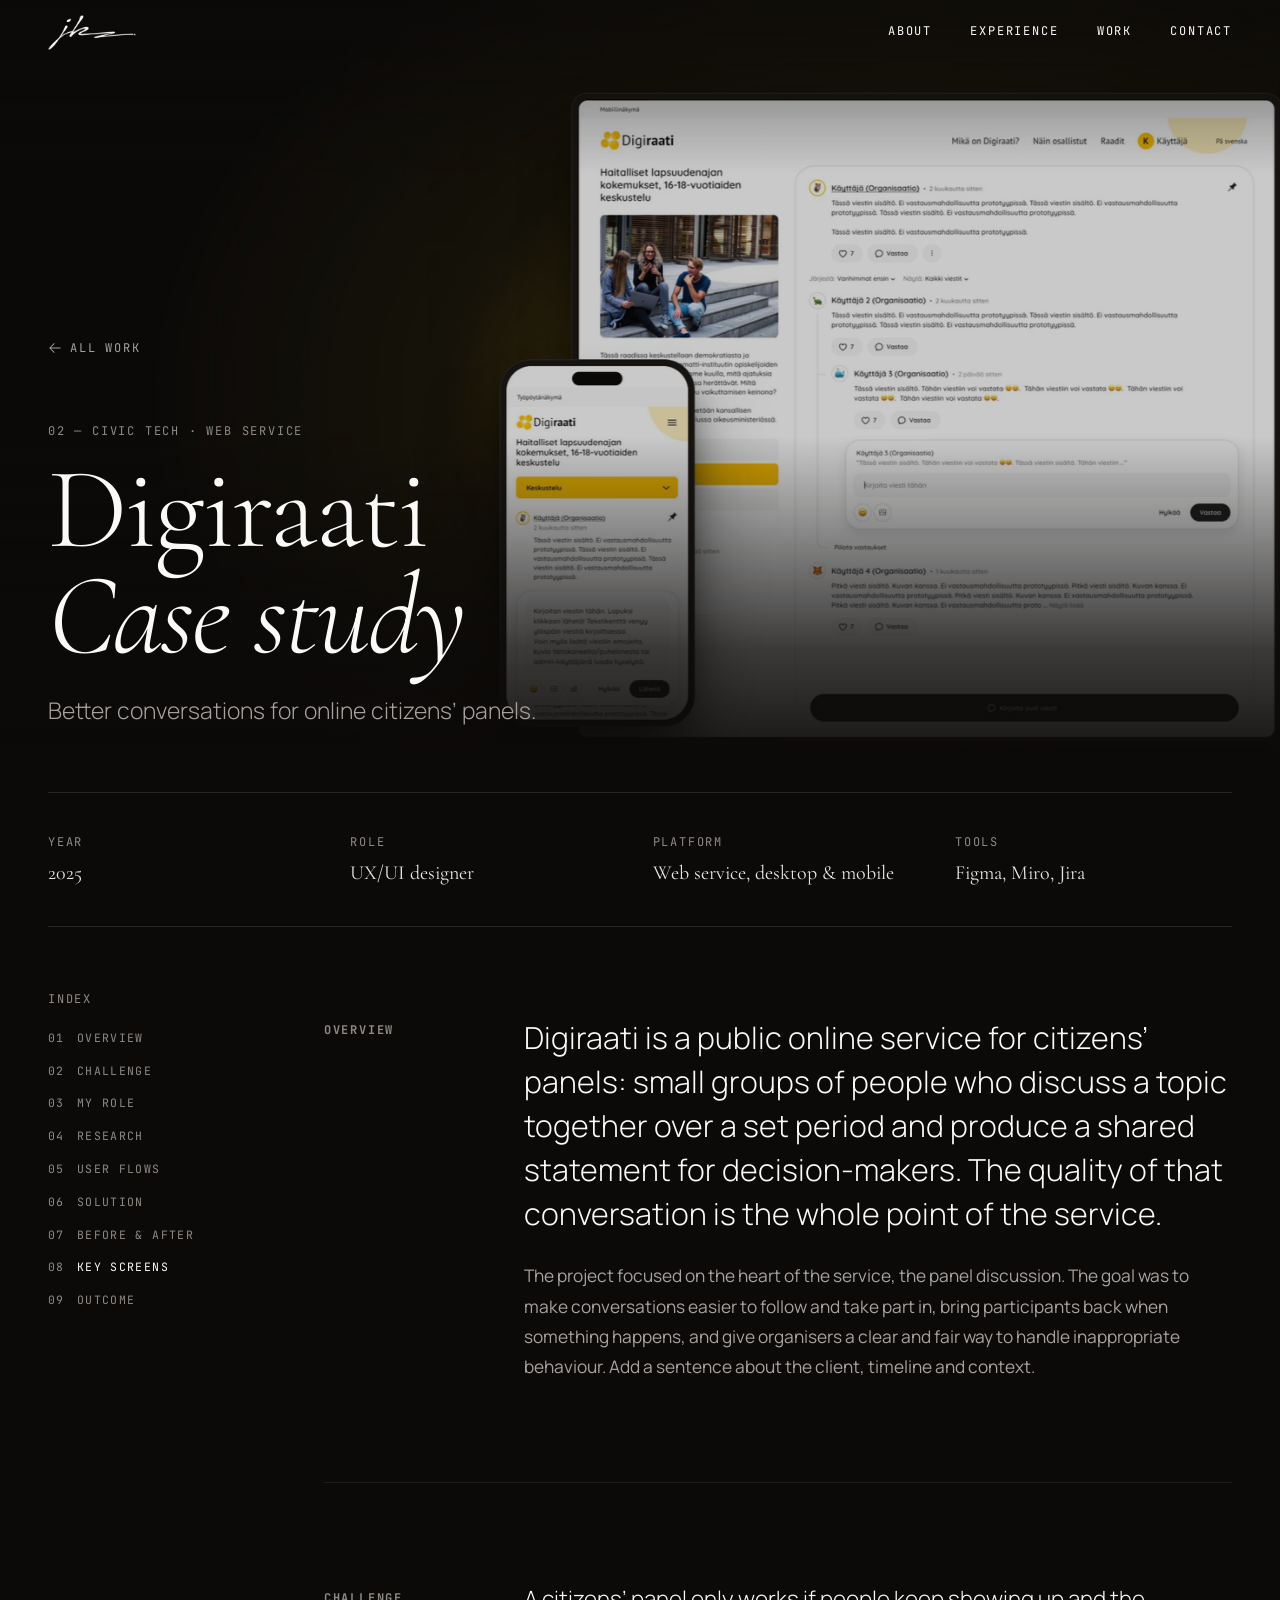
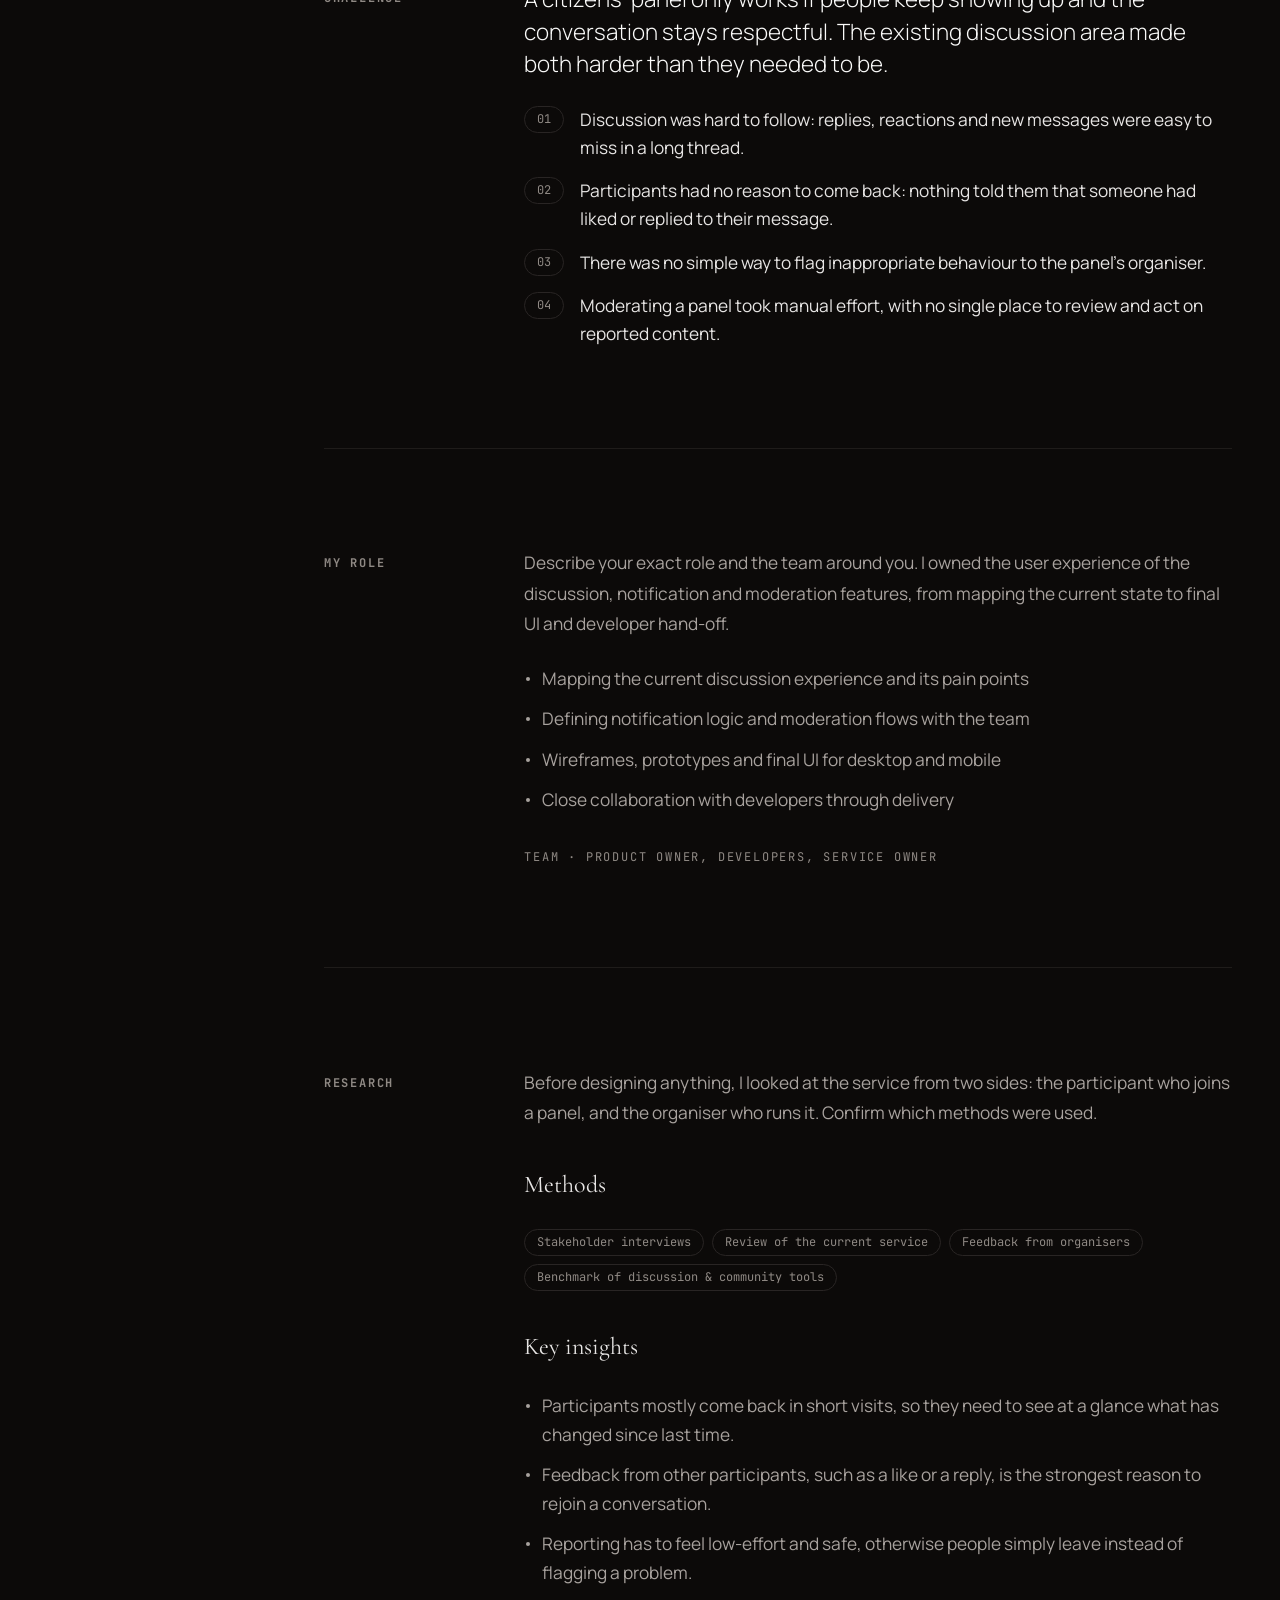
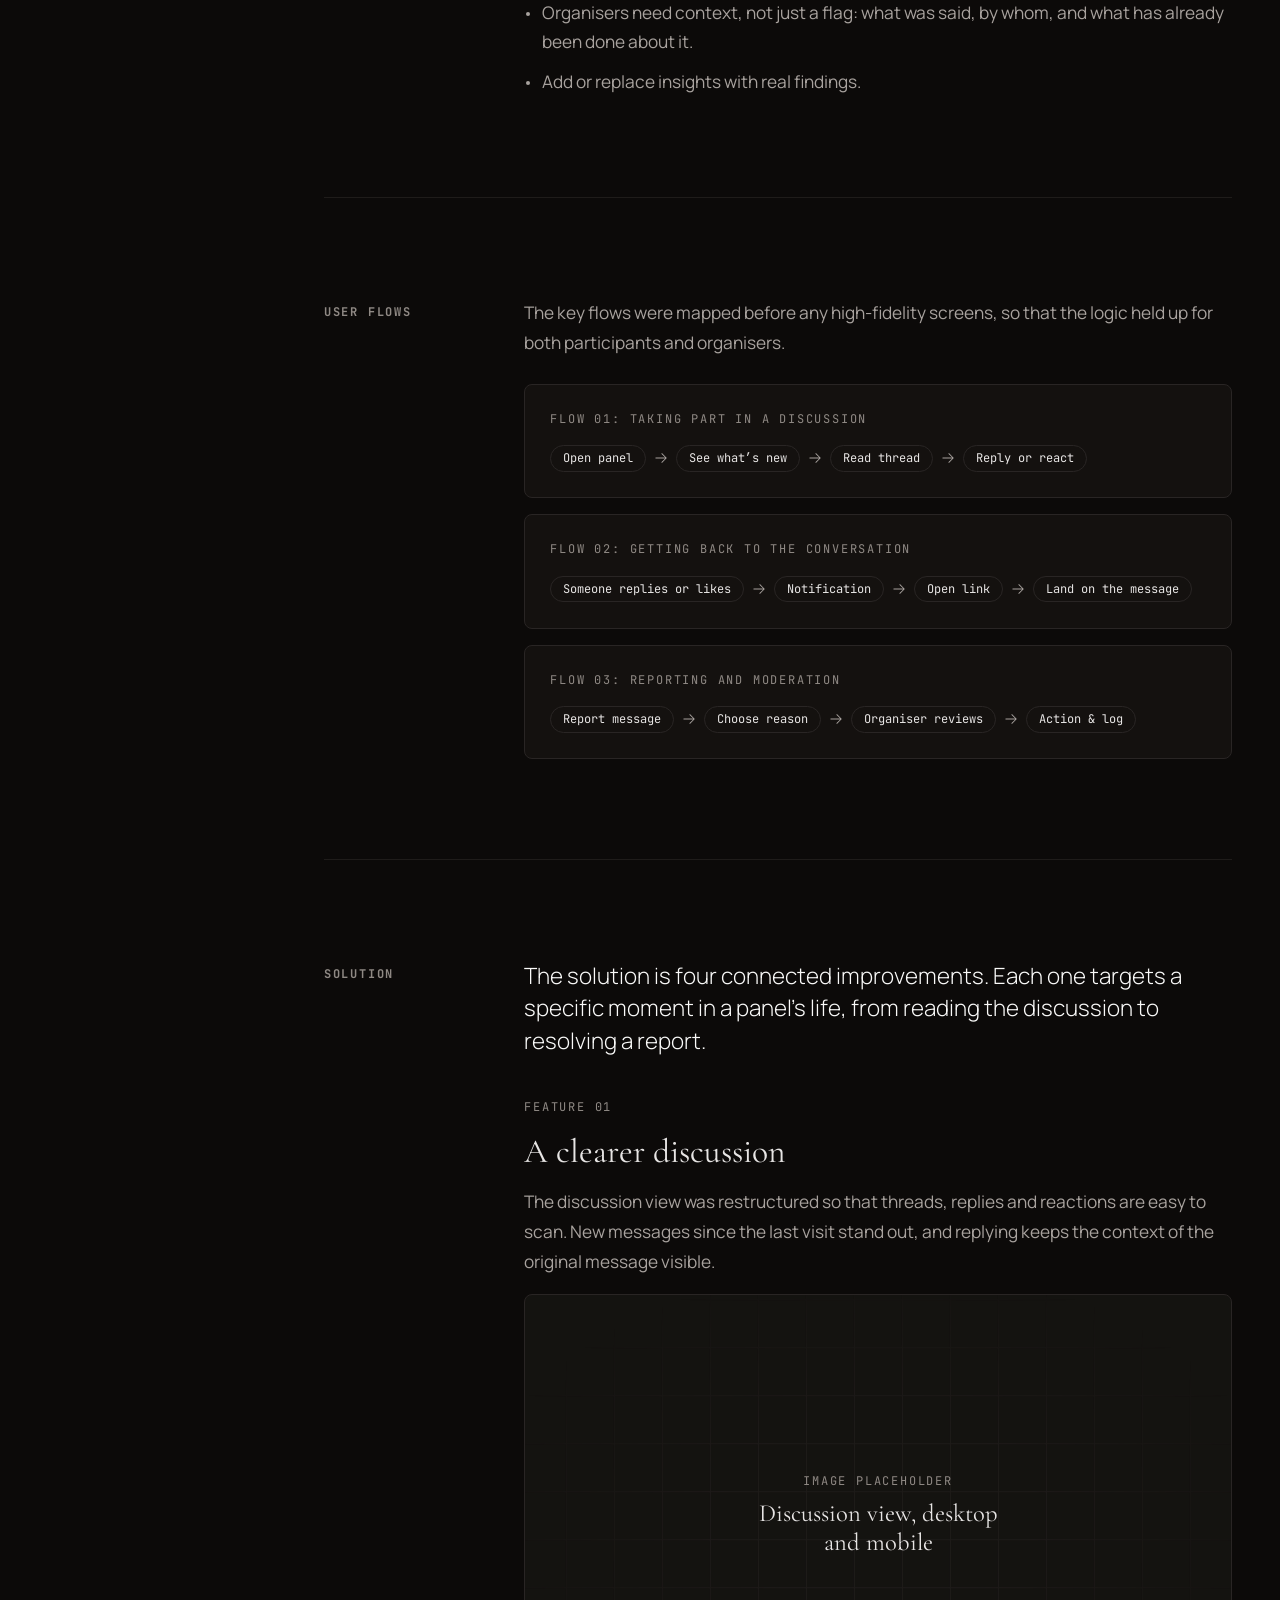
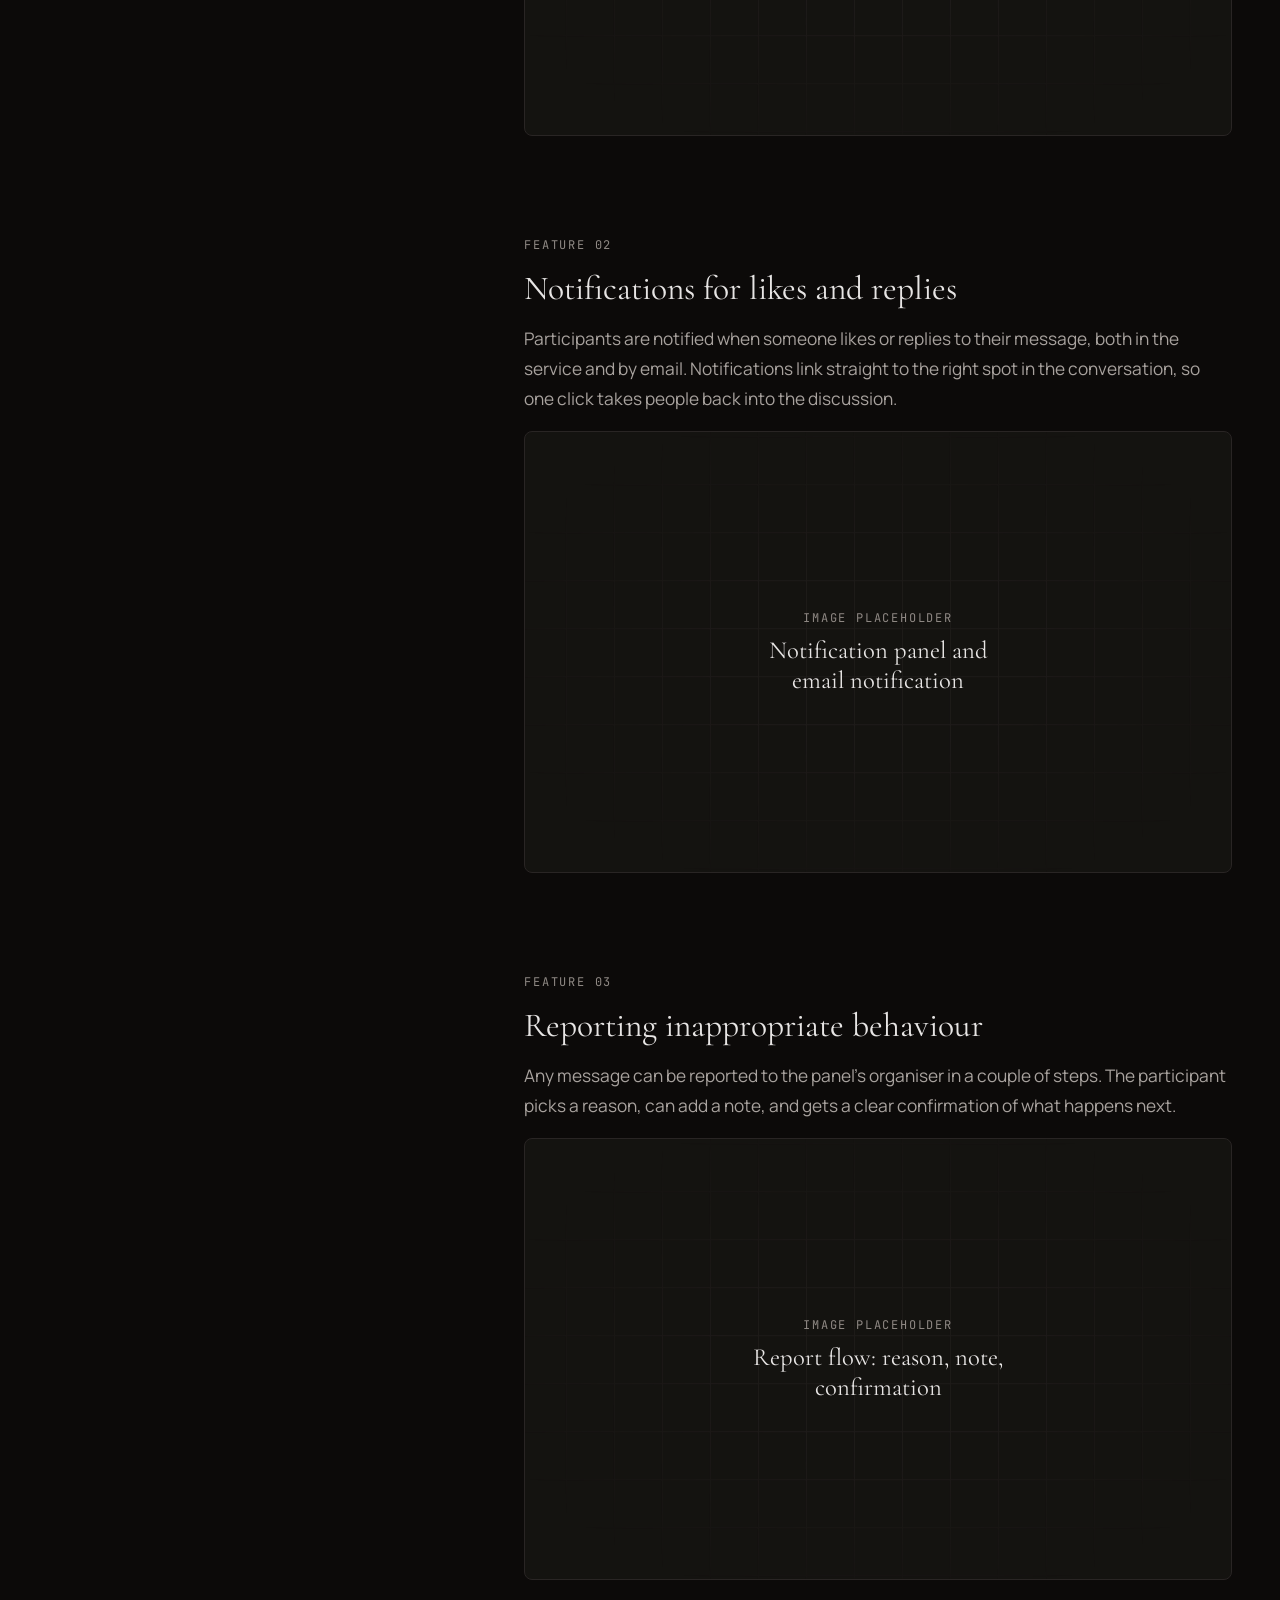
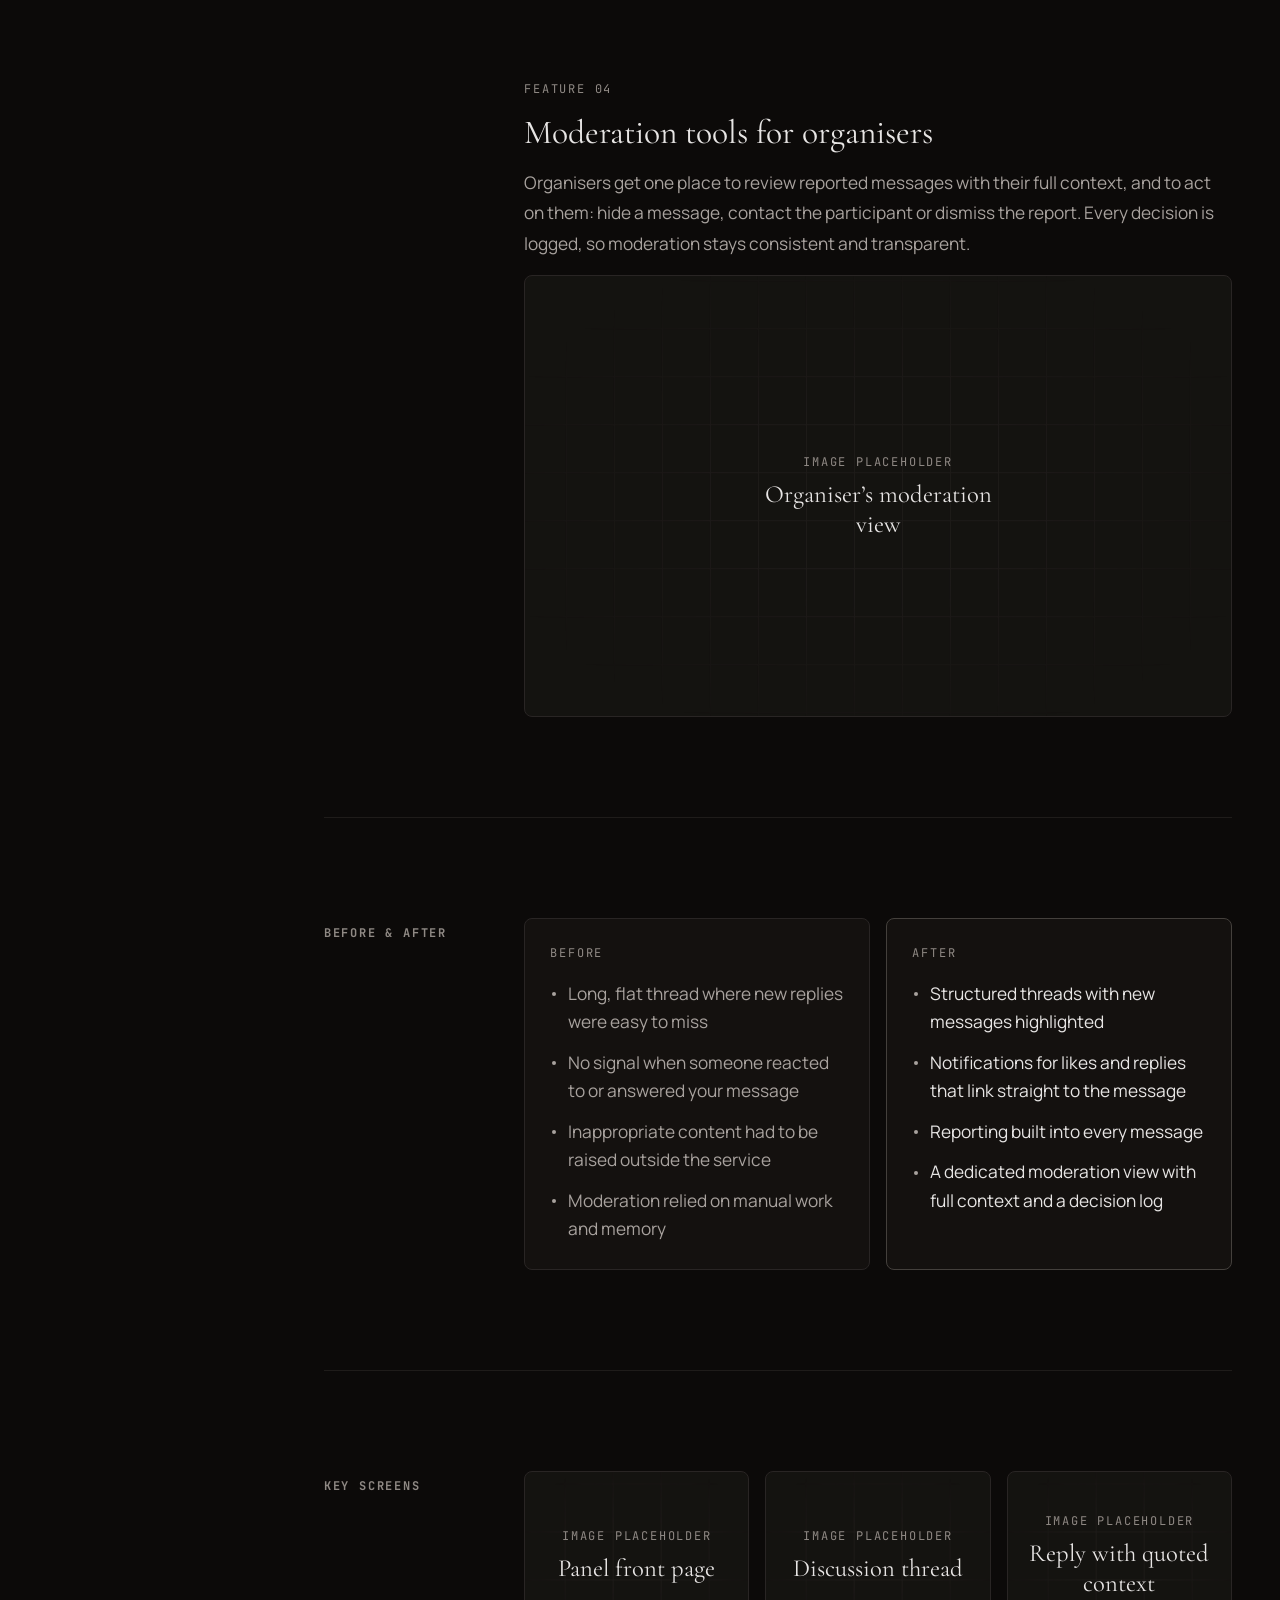
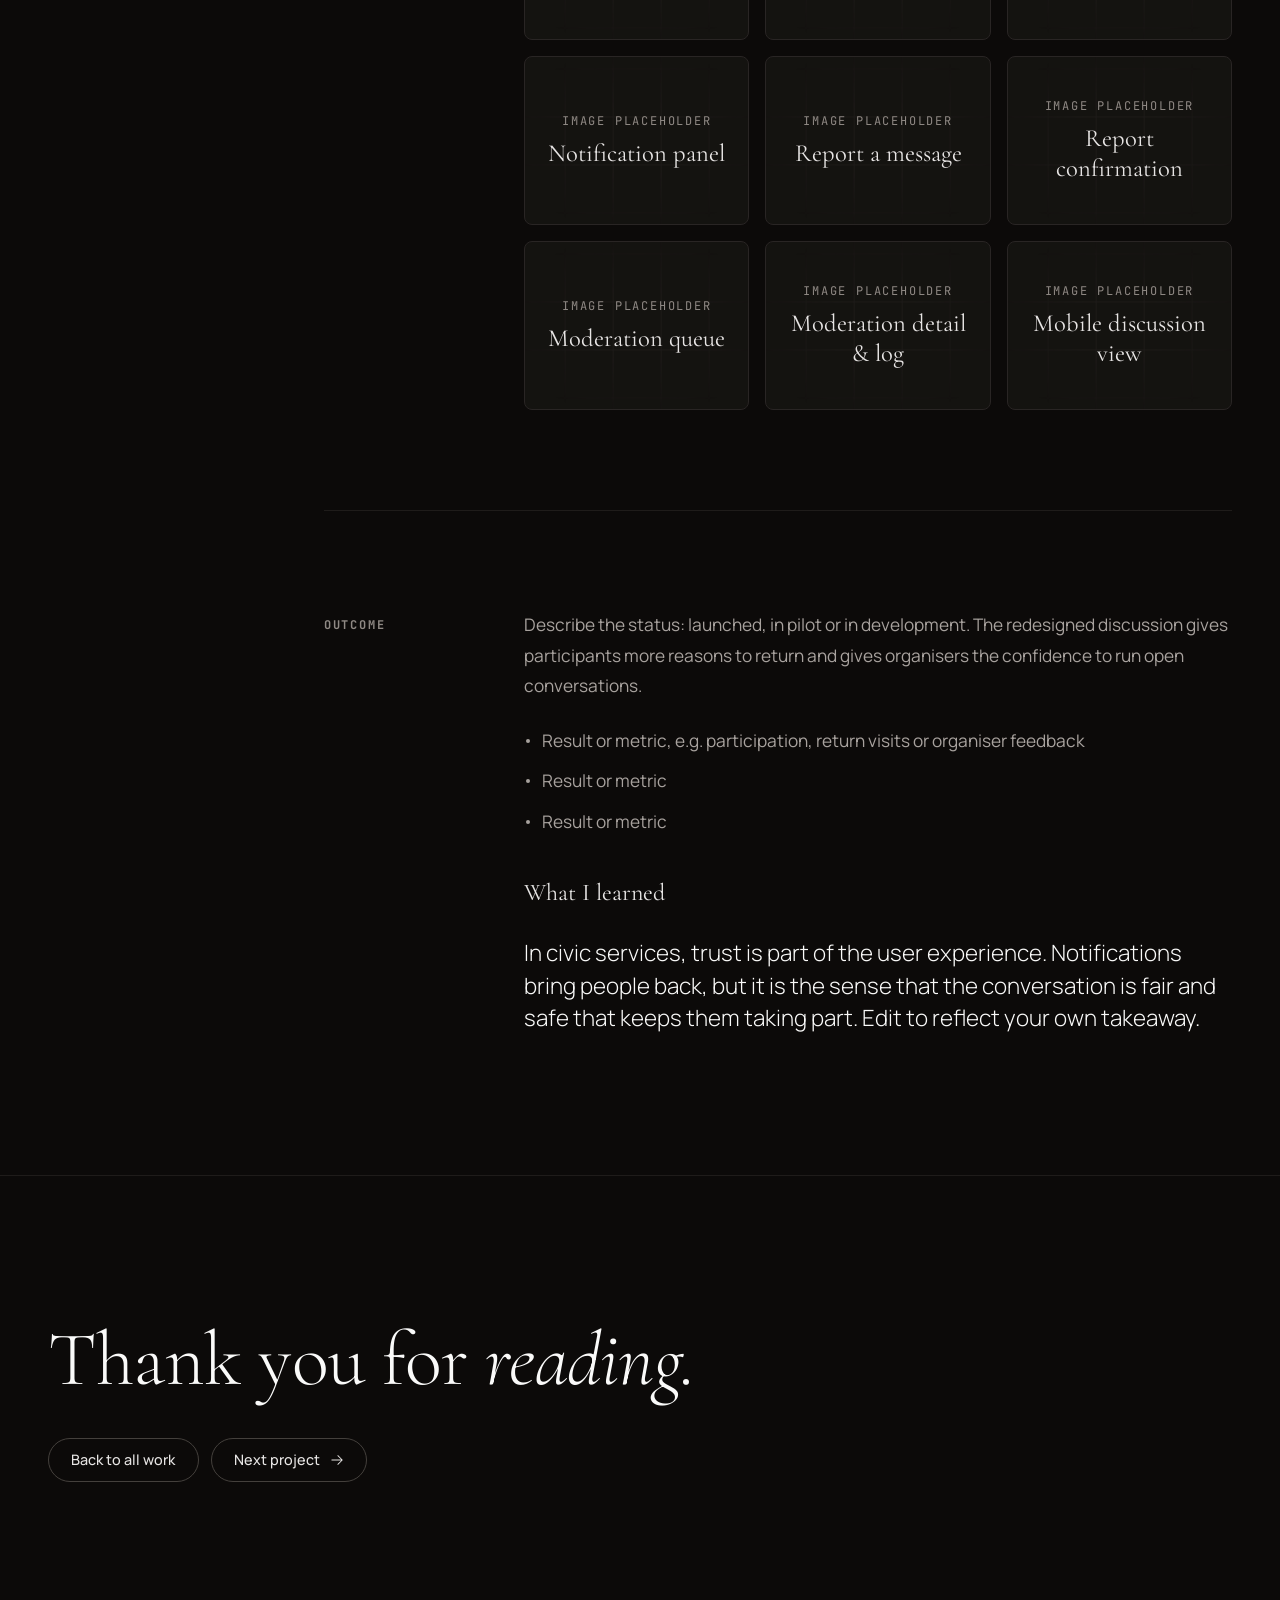
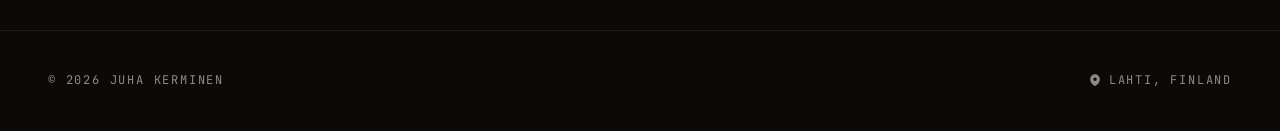
==== commit f2c6f900: "Add files via upload" ====
--- a/work/02-digiraati/index.html
+++ b/work/02-digiraati/index.html
@@ -1,5 +1,5 @@
-<!DOCTYPE html><html lang="en" class="hide-ph" data-astro-cid-5hce7sga> <head><meta charset="utf-8"><meta name="viewport" content="width=device-width, initial-scale=1"><title>Digiraati: better conversations for online citizens’ panels — Case study</title><meta name="description" content="Making panel discussions easier to follow, keeping participants engaged with timely notifications, and giving organisers the tools to keep conversations safe and on topic."><link rel="canonical" href="https://example.vercel.app/work/02-digiraati/"><link rel="icon" href="../../favicon.png" type="image/png"><link rel="apple-touch-icon" href="../../favicon.png"><meta name="theme-color" content="#0f1113"><meta property="og:title" content="Digiraati: better conversations for online citizens’ panels — Case study"><meta property="og:description" content="Making panel discussions easier to follow, keeping participants engaged with timely notifications, and giving organisers the tools to keep conversations safe and on topic."><meta property="og:type" content="website"><script>document.documentElement.classList.add('js');</script><link rel="stylesheet" href="../../assets/index.biAXy1ew.css">
-<link rel="stylesheet" href="../../assets/case.CbkOw-Fz.css"><script type="module" src="../../assets/page.BT_9kWGp.js"></script></head> <body data-astro-cid-5hce7sga> <a class="skip" href="#main" data-astro-cid-5hce7sga>Skip to content</a> <header class="header" data-header data-astro-cid-3ef6ksr2> <div class="header__inner" data-astro-cid-3ef6ksr2> <a class="brand" href="../../index.html#home" aria-label="Juha Kerminen, home" data-astro-cid-3ef6ksr2> <span class="brand__logo" aria-hidden="true" data-astro-cid-3ef6ksr2></span> </a> <nav class="nav" aria-label="Primary" data-astro-cid-3ef6ksr2> <ul role="list" class="nav__list" data-astro-cid-3ef6ksr2> <li data-astro-cid-3ef6ksr2><a class="nav__link" href="../../index.html#about" data-nav="about" data-astro-cid-3ef6ksr2>About</a></li><li data-astro-cid-3ef6ksr2><a class="nav__link" href="../../index.html#experience" data-nav="experience" data-astro-cid-3ef6ksr2>Experience</a></li><li data-astro-cid-3ef6ksr2><a class="nav__link" href="../../index.html#work" data-nav="work" data-astro-cid-3ef6ksr2>Work</a></li><li data-astro-cid-3ef6ksr2><a class="nav__link" href="../../index.html#contact" data-nav="contact" data-astro-cid-3ef6ksr2>Contact</a></li> </ul> </nav> <button class="menu-btn" type="button" aria-expanded="false" aria-controls="mobile-menu" data-menu-btn data-astro-cid-3ef6ksr2> <span data-menu-label data-astro-cid-3ef6ksr2>Menu</span> <span class="menu-btn__icon" aria-hidden="true" data-astro-cid-3ef6ksr2><i data-astro-cid-3ef6ksr2></i><i data-astro-cid-3ef6ksr2></i></span> </button> </div> <div class="sheet" id="mobile-menu" data-menu hidden data-astro-cid-3ef6ksr2> <nav class="sheet__nav" aria-label="Mobile" data-astro-cid-3ef6ksr2> <ul role="list" data-astro-cid-3ef6ksr2> <li style="--i:0" data-astro-cid-3ef6ksr2><a href="../../index.html#about" class="sheet__link display" data-menu-link data-astro-cid-3ef6ksr2>About</a></li><li style="--i:1" data-astro-cid-3ef6ksr2><a href="../../index.html#experience" class="sheet__link display" data-menu-link data-astro-cid-3ef6ksr2>Experience</a></li><li style="--i:2" data-astro-cid-3ef6ksr2><a href="../../index.html#work" class="sheet__link display" data-menu-link data-astro-cid-3ef6ksr2>Work</a></li><li style="--i:3" data-astro-cid-3ef6ksr2><a href="../../index.html#contact" class="sheet__link display" data-menu-link data-astro-cid-3ef6ksr2>Contact</a></li> </ul> <p class="sheet__foot label" data-astro-cid-3ef6ksr2><a href="mailto:jkerminen@gmail.com" data-astro-cid-3ef6ksr2>jkerminen@gmail.com</a></p> </nav> </div> </header> <script type="module">const l=document.querySelector("[data-header]"),t=document.querySelector("[data-menu-btn]"),u=document.querySelector("[data-menu-label]"),o=document.querySelector("[data-menu]"),m=document.getElementById("main"),g=document.querySelector("footer"),n=e=>{t.setAttribute("aria-expanded",String(e)),u.textContent=e?"Close":"Menu",o.hidden=!e,document.documentElement.classList.toggle("menu-open",e),m?.toggleAttribute("inert",e),g?.toggleAttribute("inert",e),e&&o.querySelector("a")?.focus()};t.addEventListener("click",()=>n(t.getAttribute("aria-expanded")!=="true"));o.querySelectorAll("[data-menu-link]").forEach(e=>e.addEventListener("click",()=>n(!1)));document.addEventListener("keydown",e=>{e.key==="Escape"&&t.getAttribute("aria-expanded")==="true"&&(n(!1),t.focus())});matchMedia("(min-width: 48em)").addEventListener("change",e=>e.matches&&n(!1));const d=()=>l.classList.toggle("is-scrolled",scrollY>24);addEventListener("scroll",d,{passive:!0});d();const i=document.querySelectorAll("[data-nav]"),s=[...i].map(e=>document.getElementById(e.dataset.nav)).filter(Boolean);if(s.length){const e=new IntersectionObserver(a=>{for(const r of a)r.isIntersecting&&i.forEach(c=>c.classList.toggle("is-active",c.dataset.nav===r.target.id))},{rootMargin:"-45% 0px -50% 0px"});s.forEach(a=>e.observe(a))}</script>  <main id="main" tabindex="-1" data-astro-cid-5hce7sga> <article class="cs" data-astro-cid-s32tyb2m> <!-- Hero --> <header class="cs__hero" data-astro-cid-s32tyb2m> <div class="cs__hero-media" data-astro-cid-s32tyb2m> <picture data-astro-cid-s32tyb2m="true"> <source srcset="../../assets/02-digiraati-hero.B4yS6tTe_2hxxGk.avif 960w, ../../assets/02-digiraati-hero.B4yS6tTe_1S0Yid.avif 1600w, ../../assets/02-digiraati-hero.B4yS6tTe_9fsJI.avif 2400w, ../../assets/02-digiraati-hero.B4yS6tTe_Z1P1hn.avif 2880w" type="image/avif" sizes="100vw">  <img src="../../assets/02-digiraati-hero.B4yS6tTe_kVo5j.webp" srcset="../../assets/02-digiraati-hero.B4yS6tTe_Z2udNAN.webp 960w, ../../assets/02-digiraati-hero.B4yS6tTe_14HPOf.webp 1600w, ../../assets/02-digiraati-hero.B4yS6tTe_w1S7p.webp 2400w, ../../assets/02-digiraati-hero.B4yS6tTe_kVo5j.webp 2880w" alt="Digiraati: redesigned discussion view" sizes="100vw" loading="eager" fetchpriority="high" data-astro-cid-s32tyb2m="true" decoding="async" width="2880" height="1640" class="cs__hero-img"> </picture> </div> <div class="container cs__hero-inner" data-astro-cid-s32tyb2m> <a class="cs__back label" href="../../index.html#work" data-astro-cid-s32tyb2m> <svg viewBox="0 0 24 24" fill="currentColor" width="14" height="14" aria-hidden="true" data-astro-cid-s32tyb2m><path fill-rule="evenodd" d="M11.03 3.97a.75.75 0 0 1 0 1.06l-6.22 6.22H21a.75.75 0 0 1 0 1.5H4.81l6.22 6.22a.75.75 0 1 1-1.06 1.06l-7.5-7.5a.75.75 0 0 1 0-1.06l7.5-7.5a.75.75 0 0 1 1.06 0Z" clip-rule="evenodd" data-astro-cid-s32tyb2m></path></svg>
+<!DOCTYPE html><html lang="en" class="hide-ph" data-astro-cid-5hce7sga> <head><meta charset="utf-8"><meta name="viewport" content="width=device-width, initial-scale=1"><title>Digiraati: better conversations for online citizens’ panels — Case study</title><meta name="description" content="Making panel discussions easier to follow, keeping participants engaged with timely notifications, and giving organisers the tools to keep conversations safe and on topic."><link rel="canonical" href="https://example.vercel.app/work/02-digiraati/"><link rel="icon" href="../../favicon.png" type="image/png"><link rel="apple-touch-icon" href="../../favicon.png"><meta name="theme-color" content="#0f1113"><meta property="og:title" content="Digiraati: better conversations for online citizens’ panels — Case study"><meta property="og:description" content="Making panel discussions easier to follow, keeping participants engaged with timely notifications, and giving organisers the tools to keep conversations safe and on topic."><meta property="og:type" content="website"><script>document.documentElement.classList.add('js');</script><link rel="stylesheet" href="../../assets/index.DZB2h2Cf.css">
+<link rel="stylesheet" href="../../assets/case.C8GbJv1V.css"><script type="module" src="../../assets/page.BT_9kWGp.js"></script></head> <body data-astro-cid-5hce7sga> <a class="skip" href="#main" data-astro-cid-5hce7sga>Skip to content</a> <header class="header" data-header data-astro-cid-3ef6ksr2> <div class="header__inner" data-astro-cid-3ef6ksr2> <a class="brand" href="../../index.html#home" aria-label="Juha Kerminen, home" data-astro-cid-3ef6ksr2> <span class="brand__logo" aria-hidden="true" data-astro-cid-3ef6ksr2></span> </a> <nav class="nav" aria-label="Primary" data-astro-cid-3ef6ksr2> <ul role="list" class="nav__list" data-astro-cid-3ef6ksr2> <li data-astro-cid-3ef6ksr2><a class="nav__link" href="../../index.html#about" data-nav="about" data-astro-cid-3ef6ksr2>About</a></li><li data-astro-cid-3ef6ksr2><a class="nav__link" href="../../index.html#experience" data-nav="experience" data-astro-cid-3ef6ksr2>Experience</a></li><li data-astro-cid-3ef6ksr2><a class="nav__link" href="../../index.html#work" data-nav="work" data-astro-cid-3ef6ksr2>Work</a></li><li data-astro-cid-3ef6ksr2><a class="nav__link" href="../../index.html#contact" data-nav="contact" data-astro-cid-3ef6ksr2>Contact</a></li> </ul> </nav> <button class="menu-btn" type="button" aria-expanded="false" aria-controls="mobile-menu" data-menu-btn data-astro-cid-3ef6ksr2> <span data-menu-label data-astro-cid-3ef6ksr2>Menu</span> <span class="menu-btn__icon" aria-hidden="true" data-astro-cid-3ef6ksr2><i data-astro-cid-3ef6ksr2></i><i data-astro-cid-3ef6ksr2></i></span> </button> </div> <div class="sheet" id="mobile-menu" data-menu hidden data-astro-cid-3ef6ksr2> <nav class="sheet__nav" aria-label="Mobile" data-astro-cid-3ef6ksr2> <ul role="list" data-astro-cid-3ef6ksr2> <li style="--i:0" data-astro-cid-3ef6ksr2><a href="../../index.html#about" class="sheet__link display" data-menu-link data-astro-cid-3ef6ksr2>About</a></li><li style="--i:1" data-astro-cid-3ef6ksr2><a href="../../index.html#experience" class="sheet__link display" data-menu-link data-astro-cid-3ef6ksr2>Experience</a></li><li style="--i:2" data-astro-cid-3ef6ksr2><a href="../../index.html#work" class="sheet__link display" data-menu-link data-astro-cid-3ef6ksr2>Work</a></li><li style="--i:3" data-astro-cid-3ef6ksr2><a href="../../index.html#contact" class="sheet__link display" data-menu-link data-astro-cid-3ef6ksr2>Contact</a></li> </ul> <p class="sheet__foot label" data-astro-cid-3ef6ksr2><a href="mailto:jkerminen@gmail.com" data-astro-cid-3ef6ksr2>jkerminen@gmail.com</a></p> </nav> </div> </header> <script type="module">const l=document.querySelector("[data-header]"),t=document.querySelector("[data-menu-btn]"),u=document.querySelector("[data-menu-label]"),o=document.querySelector("[data-menu]"),m=document.getElementById("main"),g=document.querySelector("footer"),n=e=>{t.setAttribute("aria-expanded",String(e)),u.textContent=e?"Close":"Menu",o.hidden=!e,document.documentElement.classList.toggle("menu-open",e),m?.toggleAttribute("inert",e),g?.toggleAttribute("inert",e),e&&o.querySelector("a")?.focus()};t.addEventListener("click",()=>n(t.getAttribute("aria-expanded")!=="true"));o.querySelectorAll("[data-menu-link]").forEach(e=>e.addEventListener("click",()=>n(!1)));document.addEventListener("keydown",e=>{e.key==="Escape"&&t.getAttribute("aria-expanded")==="true"&&(n(!1),t.focus())});matchMedia("(min-width: 48em)").addEventListener("change",e=>e.matches&&n(!1));const d=()=>l.classList.toggle("is-scrolled",scrollY>24);addEventListener("scroll",d,{passive:!0});d();const i=document.querySelectorAll("[data-nav]"),s=[...i].map(e=>document.getElementById(e.dataset.nav)).filter(Boolean);if(s.length){const e=new IntersectionObserver(a=>{for(const r of a)r.isIntersecting&&i.forEach(c=>c.classList.toggle("is-active",c.dataset.nav===r.target.id))},{rootMargin:"-45% 0px -50% 0px"});s.forEach(a=>e.observe(a))}</script>  <main id="main" tabindex="-1" data-astro-cid-5hce7sga> <article class="cs" data-astro-cid-s32tyb2m> <!-- Hero --> <header class="cs__hero" data-astro-cid-s32tyb2m> <div class="cs__hero-media" data-astro-cid-s32tyb2m> <picture data-astro-cid-s32tyb2m="true"> <source srcset="../../assets/02-digiraati-hero.B4yS6tTe_2hxxGk.avif 960w, ../../assets/02-digiraati-hero.B4yS6tTe_1S0Yid.avif 1600w, ../../assets/02-digiraati-hero.B4yS6tTe_9fsJI.avif 2400w, ../../assets/02-digiraati-hero.B4yS6tTe_Z1P1hn.avif 2880w" type="image/avif" sizes="100vw">  <img src="../../assets/02-digiraati-hero.B4yS6tTe_kVo5j.webp" srcset="../../assets/02-digiraati-hero.B4yS6tTe_Z2udNAN.webp 960w, ../../assets/02-digiraati-hero.B4yS6tTe_14HPOf.webp 1600w, ../../assets/02-digiraati-hero.B4yS6tTe_w1S7p.webp 2400w, ../../assets/02-digiraati-hero.B4yS6tTe_kVo5j.webp 2880w" alt="Digiraati: redesigned discussion view" sizes="100vw" loading="eager" fetchpriority="high" data-astro-cid-s32tyb2m="true" decoding="async" width="2880" height="1640" class="cs__hero-img"> </picture> </div> <div class="container cs__hero-inner" data-astro-cid-s32tyb2m> <a class="cs__back label" href="../../index.html#work" data-astro-cid-s32tyb2m> <svg viewBox="0 0 24 24" fill="currentColor" width="14" height="14" aria-hidden="true" data-astro-cid-s32tyb2m><path fill-rule="evenodd" d="M11.03 3.97a.75.75 0 0 1 0 1.06l-6.22 6.22H21a.75.75 0 0 1 0 1.5H4.81l6.22 6.22a.75.75 0 1 1-1.06 1.06l-7.5-7.5a.75.75 0 0 1 0-1.06l7.5-7.5a.75.75 0 0 1 1.06 0Z" clip-rule="evenodd" data-astro-cid-s32tyb2m></path></svg>
 All work
 </a> <p class="label cs__eyebrow" data-reveal data-astro-cid-s32tyb2m>02 — Civic tech · Web service</p> <h1 class="display cs__title" data-reveal style="--reveal-i:1" data-astro-cid-s32tyb2m> <span data-astro-cid-s32tyb2m>Digiraati</span> <em data-astro-cid-s32tyb2m>Case study</em> </h1> <p class="cs__subtitle" data-reveal style="--reveal-i:2" data-astro-cid-s32tyb2m>Better conversations for online citizens’ panels.</p> </div> </header> <!-- Meta --> <div class="container" data-astro-cid-s32tyb2m> <dl class="cs__meta" data-reveal data-astro-cid-s32tyb2m> <div data-astro-cid-s32tyb2m><dt class="label" data-astro-cid-s32tyb2m>Year</dt><dd data-astro-cid-s32tyb2m>2025</dd></div> <div data-astro-cid-s32tyb2m><dt class="label" data-astro-cid-s32tyb2m>Role</dt><dd data-astro-cid-s32tyb2m>UX/UI designer</dd></div> <div data-astro-cid-s32tyb2m><dt class="label" data-astro-cid-s32tyb2m>Platform</dt><dd data-astro-cid-s32tyb2m>Web service, desktop &amp; mobile</dd></div> <div data-astro-cid-s32tyb2m><dt class="label" data-astro-cid-s32tyb2m>Tools</dt><dd data-astro-cid-s32tyb2m>Figma, Miro, Jira</dd></div> </dl> </div> <div class="container cs__layout" data-astro-cid-s32tyb2m> <!-- Sticky index --> <nav class="cs__index" aria-label="Case study sections" data-astro-cid-s32tyb2m> <p class="label cs__index-title" data-astro-cid-s32tyb2m>Index</p> <ol role="list" data-astro-cid-s32tyb2m> <li data-astro-cid-s32tyb2m><a href="#overview" data-cs-nav="overview" data-astro-cid-s32tyb2m><span class="cs__index-n" data-astro-cid-s32tyb2m>01</span>Overview</a></li><li data-astro-cid-s32tyb2m><a href="#challenge" data-cs-nav="challenge" data-astro-cid-s32tyb2m><span class="cs__index-n" data-astro-cid-s32tyb2m>02</span>Challenge</a></li><li data-astro-cid-s32tyb2m><a href="#role" data-cs-nav="role" data-astro-cid-s32tyb2m><span class="cs__index-n" data-astro-cid-s32tyb2m>03</span>My role</a></li><li data-astro-cid-s32tyb2m><a href="#research" data-cs-nav="research" data-astro-cid-s32tyb2m><span class="cs__index-n" data-astro-cid-s32tyb2m>04</span>Research</a></li><li data-astro-cid-s32tyb2m><a href="#flows" data-cs-nav="flows" data-astro-cid-s32tyb2m><span class="cs__index-n" data-astro-cid-s32tyb2m>05</span>User flows</a></li><li data-astro-cid-s32tyb2m><a href="#solution" data-cs-nav="solution" data-astro-cid-s32tyb2m><span class="cs__index-n" data-astro-cid-s32tyb2m>06</span>Solution</a></li><li data-astro-cid-s32tyb2m><a href="#before-after" data-cs-nav="before-after" data-astro-cid-s32tyb2m><span class="cs__index-n" data-astro-cid-s32tyb2m>07</span>Before &amp; after</a></li><li data-astro-cid-s32tyb2m><a href="#screens" data-cs-nav="screens" data-astro-cid-s32tyb2m><span class="cs__index-n" data-astro-cid-s32tyb2m>08</span>Key screens</a></li><li data-astro-cid-s32tyb2m><a href="#outcome" data-cs-nav="outcome" data-astro-cid-s32tyb2m><span class="cs__index-n" data-astro-cid-s32tyb2m>09</span>Outcome</a></li> </ol> </nav> <div class="cs__body" data-astro-cid-s32tyb2m> <section class="cs__sec" id="overview" aria-labelledby="h-overview" data-astro-cid-s32tyb2m> <h2 class="label cs__label" id="h-overview" data-astro-cid-s32tyb2m>Overview</h2> <div class="cs__content" data-reveal data-astro-cid-s32tyb2m> <p class="cs__lead" data-astro-cid-s32tyb2m>Digiraati is a public online service for citizens’ panels: small groups of people who discuss a topic together over a set period and produce a shared statement for decision-makers. The quality of that conversation is the whole point of the service.</p> <p class="cs__p" data-astro-cid-s32tyb2m>The project focused on the heart of the service, the panel discussion. The goal was to make conversations easier to follow and take part in, bring participants back when something happens, and give organisers a clear and fair way to handle inappropriate behaviour. Add a sentence about the client, timeline and context.</p> </div> </section> <section class="cs__sec" id="challenge" aria-labelledby="h-challenge" data-astro-cid-s32tyb2m> <h2 class="label cs__label" id="h-challenge" data-astro-cid-s32tyb2m>Challenge</h2> <div class="cs__content" data-reveal data-astro-cid-s32tyb2m> <p class="cs__lead cs__lead--s" data-astro-cid-s32tyb2m>A citizens’ panel only works if people keep showing up and the conversation stays respectful. The existing discussion area made both harder than they needed to be.</p> <ol role="list" class="cs__numbered" data-astro-cid-s32tyb2m> <li data-astro-cid-s32tyb2m><span class="pill" data-astro-cid-s32tyb2m>01</span><span data-astro-cid-s32tyb2m>Discussion was hard to follow: replies, reactions and new messages were easy to miss in a long thread.</span></li><li data-astro-cid-s32tyb2m><span class="pill" data-astro-cid-s32tyb2m>02</span><span data-astro-cid-s32tyb2m>Participants had no reason to come back: nothing told them that someone had liked or replied to their message.</span></li><li data-astro-cid-s32tyb2m><span class="pill" data-astro-cid-s32tyb2m>03</span><span data-astro-cid-s32tyb2m>There was no simple way to flag inappropriate behaviour to the panel’s organiser.</span></li><li data-astro-cid-s32tyb2m><span class="pill" data-astro-cid-s32tyb2m>04</span><span data-astro-cid-s32tyb2m>Moderating a panel took manual effort, with no single place to review and act on reported content.</span></li> </ol> </div> </section> <section class="cs__sec" id="role" aria-labelledby="h-role" data-astro-cid-s32tyb2m> <h2 class="label cs__label" id="h-role" data-astro-cid-s32tyb2m>My role</h2> <div class="cs__content" data-reveal data-astro-cid-s32tyb2m> <p class="cs__p" data-astro-cid-s32tyb2m>Describe your exact role and the team around you. I owned the user experience of the discussion, notification and moderation features, from mapping the current state to final UI and developer hand-off.</p> <ul role="list" class="cs__dots" data-astro-cid-s32tyb2m><li data-astro-cid-s32tyb2m>Mapping the current discussion experience and its pain points</li><li data-astro-cid-s32tyb2m>Defining notification logic and moderation flows with the team</li><li data-astro-cid-s32tyb2m>Wireframes, prototypes and final UI for desktop and mobile</li><li data-astro-cid-s32tyb2m>Close collaboration with developers through delivery</li></ul> <p class="label cs__team" data-astro-cid-s32tyb2m>Team · <span data-astro-cid-s32tyb2m>Product owner, developers, service owner</span></p> </div> </section> <section class="cs__sec" id="research" aria-labelledby="h-research" data-astro-cid-s32tyb2m> <h2 class="label cs__label" id="h-research" data-astro-cid-s32tyb2m>Research</h2> <div class="cs__content" data-reveal data-astro-cid-s32tyb2m> <p class="cs__p" data-astro-cid-s32tyb2m>Before designing anything, I looked at the service from two sides: the participant who joins a panel, and the organiser who runs it. Confirm which methods were used.</p> <h3 class="cs__h" data-astro-cid-s32tyb2m>Methods</h3> <ul role="list" class="cs__pills" data-astro-cid-s32tyb2m><li class="pill" data-astro-cid-s32tyb2m>Stakeholder interviews</li><li class="pill" data-astro-cid-s32tyb2m>Review of the current service</li><li class="pill" data-astro-cid-s32tyb2m>Feedback from organisers</li><li class="pill" data-astro-cid-s32tyb2m>Benchmark of discussion &amp; community tools</li></ul> <h3 class="cs__h" data-astro-cid-s32tyb2m>Key insights</h3> <ul role="list" class="cs__dots" data-astro-cid-s32tyb2m><li data-astro-cid-s32tyb2m>Participants mostly come back in short visits, so they need to see at a glance what has changed since last time.</li><li data-astro-cid-s32tyb2m>Feedback from other participants, such as a like or a reply, is the strongest reason to rejoin a conversation.</li><li data-astro-cid-s32tyb2m>Reporting has to feel low-effort and safe, otherwise people simply leave instead of flagging a problem.</li><li data-astro-cid-s32tyb2m>Organisers need context, not just a flag: what was said, by whom, and what has already been done about it.</li><li data-astro-cid-s32tyb2m>Add or replace insights with real findings.</li></ul> </div> </section> <section class="cs__sec" id="flows" aria-labelledby="h-flows" data-astro-cid-s32tyb2m> <h2 class="label cs__label" id="h-flows" data-astro-cid-s32tyb2m>User flows</h2> <div class="cs__content" data-reveal data-astro-cid-s32tyb2m> <p class="cs__p" data-astro-cid-s32tyb2m>The key flows were mapped before any high-fidelity screens, so that the logic held up for both participants and organisers.</p> <div class="cs__flows" data-astro-cid-s32tyb2m> <div class="card cs__flow" data-astro-cid-s32tyb2m> <p class="label" data-astro-cid-s32tyb2m>Flow 01: Taking part in a discussion</p> <ol role="list" class="cs__steps" data-astro-cid-s32tyb2m> <li data-astro-cid-s32tyb2m> <span class="pill" data-astro-cid-s32tyb2m>Open panel</span> <span class="cs__arrow" data-astro-cid-s32tyb2m><svg viewBox="0 0 24 24" fill="currentColor" width="14" height="14" aria-hidden="true"><path fill-rule="evenodd" d="M12.97 3.97a.75.75 0 0 1 1.06 0l7.5 7.5a.75.75 0 0 1 0 1.06l-7.5 7.5a.75.75 0 1 1-1.06-1.06l6.22-6.22H3a.75.75 0 0 1 0-1.5h16.19l-6.22-6.22a.75.75 0 0 1 0-1.06Z" clip-rule="evenodd" /></svg></span> </li><li data-astro-cid-s32tyb2m> <span class="pill" data-astro-cid-s32tyb2m>See what’s new</span> <span class="cs__arrow" data-astro-cid-s32tyb2m><svg viewBox="0 0 24 24" fill="currentColor" width="14" height="14" aria-hidden="true"><path fill-rule="evenodd" d="M12.97 3.97a.75.75 0 0 1 1.06 0l7.5 7.5a.75.75 0 0 1 0 1.06l-7.5 7.5a.75.75 0 1 1-1.06-1.06l6.22-6.22H3a.75.75 0 0 1 0-1.5h16.19l-6.22-6.22a.75.75 0 0 1 0-1.06Z" clip-rule="evenodd" /></svg></span> </li><li data-astro-cid-s32tyb2m> <span class="pill" data-astro-cid-s32tyb2m>Read thread</span> <span class="cs__arrow" data-astro-cid-s32tyb2m><svg viewBox="0 0 24 24" fill="currentColor" width="14" height="14" aria-hidden="true"><path fill-rule="evenodd" d="M12.97 3.97a.75.75 0 0 1 1.06 0l7.5 7.5a.75.75 0 0 1 0 1.06l-7.5 7.5a.75.75 0 1 1-1.06-1.06l6.22-6.22H3a.75.75 0 0 1 0-1.5h16.19l-6.22-6.22a.75.75 0 0 1 0-1.06Z" clip-rule="evenodd" /></svg></span> </li><li data-astro-cid-s32tyb2m> <span class="pill" data-astro-cid-s32tyb2m>Reply or react</span>  </li> </ol> </div><div class="card cs__flow" data-astro-cid-s32tyb2m> <p class="label" data-astro-cid-s32tyb2m>Flow 02: Getting back to the conversation</p> <ol role="list" class="cs__steps" data-astro-cid-s32tyb2m> <li data-astro-cid-s32tyb2m> <span class="pill" data-astro-cid-s32tyb2m>Someone replies or likes</span> <span class="cs__arrow" data-astro-cid-s32tyb2m><svg viewBox="0 0 24 24" fill="currentColor" width="14" height="14" aria-hidden="true"><path fill-rule="evenodd" d="M12.97 3.97a.75.75 0 0 1 1.06 0l7.5 7.5a.75.75 0 0 1 0 1.06l-7.5 7.5a.75.75 0 1 1-1.06-1.06l6.22-6.22H3a.75.75 0 0 1 0-1.5h16.19l-6.22-6.22a.75.75 0 0 1 0-1.06Z" clip-rule="evenodd" /></svg></span> </li><li data-astro-cid-s32tyb2m> <span class="pill" data-astro-cid-s32tyb2m>Notification</span> <span class="cs__arrow" data-astro-cid-s32tyb2m><svg viewBox="0 0 24 24" fill="currentColor" width="14" height="14" aria-hidden="true"><path fill-rule="evenodd" d="M12.97 3.97a.75.75 0 0 1 1.06 0l7.5 7.5a.75.75 0 0 1 0 1.06l-7.5 7.5a.75.75 0 1 1-1.06-1.06l6.22-6.22H3a.75.75 0 0 1 0-1.5h16.19l-6.22-6.22a.75.75 0 0 1 0-1.06Z" clip-rule="evenodd" /></svg></span> </li><li data-astro-cid-s32tyb2m> <span class="pill" data-astro-cid-s32tyb2m>Open link</span> <span class="cs__arrow" data-astro-cid-s32tyb2m><svg viewBox="0 0 24 24" fill="currentColor" width="14" height="14" aria-hidden="true"><path fill-rule="evenodd" d="M12.97 3.97a.75.75 0 0 1 1.06 0l7.5 7.5a.75.75 0 0 1 0 1.06l-7.5 7.5a.75.75 0 1 1-1.06-1.06l6.22-6.22H3a.75.75 0 0 1 0-1.5h16.19l-6.22-6.22a.75.75 0 0 1 0-1.06Z" clip-rule="evenodd" /></svg></span> </li><li data-astro-cid-s32tyb2m> <span class="pill" data-astro-cid-s32tyb2m>Land on the message</span>  </li> </ol> </div><div class="card cs__flow" data-astro-cid-s32tyb2m> <p class="label" data-astro-cid-s32tyb2m>Flow 03: Reporting and moderation</p> <ol role="list" class="cs__steps" data-astro-cid-s32tyb2m> <li data-astro-cid-s32tyb2m> <span class="pill" data-astro-cid-s32tyb2m>Report message</span> <span class="cs__arrow" data-astro-cid-s32tyb2m><svg viewBox="0 0 24 24" fill="currentColor" width="14" height="14" aria-hidden="true"><path fill-rule="evenodd" d="M12.97 3.97a.75.75 0 0 1 1.06 0l7.5 7.5a.75.75 0 0 1 0 1.06l-7.5 7.5a.75.75 0 1 1-1.06-1.06l6.22-6.22H3a.75.75 0 0 1 0-1.5h16.19l-6.22-6.22a.75.75 0 0 1 0-1.06Z" clip-rule="evenodd" /></svg></span> </li><li data-astro-cid-s32tyb2m> <span class="pill" data-astro-cid-s32tyb2m>Choose reason</span> <span class="cs__arrow" data-astro-cid-s32tyb2m><svg viewBox="0 0 24 24" fill="currentColor" width="14" height="14" aria-hidden="true"><path fill-rule="evenodd" d="M12.97 3.97a.75.75 0 0 1 1.06 0l7.5 7.5a.75.75 0 0 1 0 1.06l-7.5 7.5a.75.75 0 1 1-1.06-1.06l6.22-6.22H3a.75.75 0 0 1 0-1.5h16.19l-6.22-6.22a.75.75 0 0 1 0-1.06Z" clip-rule="evenodd" /></svg></span> </li><li data-astro-cid-s32tyb2m> <span class="pill" data-astro-cid-s32tyb2m>Organiser reviews</span> <span class="cs__arrow" data-astro-cid-s32tyb2m><svg viewBox="0 0 24 24" fill="currentColor" width="14" height="14" aria-hidden="true"><path fill-rule="evenodd" d="M12.97 3.97a.75.75 0 0 1 1.06 0l7.5 7.5a.75.75 0 0 1 0 1.06l-7.5 7.5a.75.75 0 1 1-1.06-1.06l6.22-6.22H3a.75.75 0 0 1 0-1.5h16.19l-6.22-6.22a.75.75 0 0 1 0-1.06Z" clip-rule="evenodd" /></svg></span> </li><li data-astro-cid-s32tyb2m> <span class="pill" data-astro-cid-s32tyb2m>Action &amp; log</span>  </li> </ol> </div> </div> </div> </section> <section class="cs__sec" id="solution" aria-labelledby="h-solution" data-astro-cid-s32tyb2m> <h2 class="label cs__label" id="h-solution" data-astro-cid-s32tyb2m>Solution</h2> <div class="cs__content" data-reveal data-astro-cid-s32tyb2m> <p class="cs__lead cs__lead--s" data-astro-cid-s32tyb2m>The solution is four connected improvements. Each one targets a specific moment in a panel’s life, from reading the discussion to resolving a report.</p> <div class="cs__features" data-astro-cid-s32tyb2m> <div class="cs__feature" data-astro-cid-s32tyb2m> <p class="label" data-astro-cid-s32tyb2m>Feature 01</p> <h3 class="cs__fh" data-astro-cid-s32tyb2m>A clearer discussion</h3> <p class="cs__p" data-astro-cid-s32tyb2m>The discussion view was restructured so that threads, replies and reactions are easy to scan. New messages since the last visit stand out, and replying keeps the context of the original message visible.</p> <figure class="iph" style="aspect-ratio:16 / 10" data-astro-cid-ksyxse4x> <div class="iph__grid" aria-hidden="true" data-astro-cid-ksyxse4x></div> <figcaption class="iph__cap" data-astro-cid-ksyxse4x> <span class="label" data-astro-cid-ksyxse4x>Image placeholder</span> <span class="iph__label" data-astro-cid-ksyxse4x>Discussion view, desktop and mobile</span> </figcaption> </figure>  </div><div class="cs__feature" data-astro-cid-s32tyb2m> <p class="label" data-astro-cid-s32tyb2m>Feature 02</p> <h3 class="cs__fh" data-astro-cid-s32tyb2m>Notifications for likes and replies</h3> <p class="cs__p" data-astro-cid-s32tyb2m>Participants are notified when someone likes or replies to their message, both in the service and by email. Notifications link straight to the right spot in the conversation, so one click takes people back into the discussion.</p> <figure class="iph" style="aspect-ratio:16 / 10" data-astro-cid-ksyxse4x> <div class="iph__grid" aria-hidden="true" data-astro-cid-ksyxse4x></div> <figcaption class="iph__cap" data-astro-cid-ksyxse4x> <span class="label" data-astro-cid-ksyxse4x>Image placeholder</span> <span class="iph__label" data-astro-cid-ksyxse4x>Notification panel and email notification</span> </figcaption> </figure>  </div><div class="cs__feature" data-astro-cid-s32tyb2m> <p class="label" data-astro-cid-s32tyb2m>Feature 03</p> <h3 class="cs__fh" data-astro-cid-s32tyb2m>Reporting inappropriate behaviour</h3> <p class="cs__p" data-astro-cid-s32tyb2m>Any message can be reported to the panel’s organiser in a couple of steps. The participant picks a reason, can add a note, and gets a clear confirmation of what happens next.</p> <figure class="iph" style="aspect-ratio:16 / 10" data-astro-cid-ksyxse4x> <div class="iph__grid" aria-hidden="true" data-astro-cid-ksyxse4x></div> <figcaption class="iph__cap" data-astro-cid-ksyxse4x> <span class="label" data-astro-cid-ksyxse4x>Image placeholder</span> <span class="iph__label" data-astro-cid-ksyxse4x>Report flow: reason, note, confirmation</span> </figcaption> </figure>  </div><div class="cs__feature" data-astro-cid-s32tyb2m> <p class="label" data-astro-cid-s32tyb2m>Feature 04</p> <h3 class="cs__fh" data-astro-cid-s32tyb2m>Moderation tools for organisers</h3> <p class="cs__p" data-astro-cid-s32tyb2m>Organisers get one place to review reported messages with their full context, and to act on them: hide a message, contact the participant or dismiss the report. Every decision is logged, so moderation stays consistent and transparent.</p> <figure class="iph" style="aspect-ratio:16 / 10" data-astro-cid-ksyxse4x> <div class="iph__grid" aria-hidden="true" data-astro-cid-ksyxse4x></div> <figcaption class="iph__cap" data-astro-cid-ksyxse4x> <span class="label" data-astro-cid-ksyxse4x>Image placeholder</span> <span class="iph__label" data-astro-cid-ksyxse4x>Organiser’s moderation view</span> </figcaption> </figure>  </div> </div> </div> </section> <section class="cs__sec" id="before-after" aria-labelledby="h-ba" data-astro-cid-s32tyb2m> <h2 class="label cs__label" id="h-ba" data-astro-cid-s32tyb2m>Before &amp; after</h2> <div class="cs__content" data-reveal data-astro-cid-s32tyb2m> <div class="cs__ba" data-astro-cid-s32tyb2m> <div class="card cs__ba-card" data-astro-cid-s32tyb2m> <p class="label" data-astro-cid-s32tyb2m>Before</p> <ul role="list" class="cs__dots" data-astro-cid-s32tyb2m><li data-astro-cid-s32tyb2m>Long, flat thread where new replies were easy to miss</li><li data-astro-cid-s32tyb2m>No signal when someone reacted to or answered your message</li><li data-astro-cid-s32tyb2m>Inappropriate content had to be raised outside the service</li><li data-astro-cid-s32tyb2m>Moderation relied on manual work and memory</li></ul> </div> <div class="card cs__ba-card cs__ba-card--after" data-astro-cid-s32tyb2m> <p class="label" data-astro-cid-s32tyb2m>After</p> <ul role="list" class="cs__dots" data-astro-cid-s32tyb2m><li data-astro-cid-s32tyb2m>Structured threads with new messages highlighted</li><li data-astro-cid-s32tyb2m>Notifications for likes and replies that link straight to the message</li><li data-astro-cid-s32tyb2m>Reporting built into every message</li><li data-astro-cid-s32tyb2m>A dedicated moderation view with full context and a decision log</li></ul> </div> </div> </div> </section> <section class="cs__sec" id="screens" aria-labelledby="h-screens" data-astro-cid-s32tyb2m> <h2 class="label cs__label" id="h-screens" data-astro-cid-s32tyb2m>Key screens</h2> <div class="cs__content" data-reveal data-astro-cid-s32tyb2m> <div class="cs__screens" data-astro-cid-s32tyb2m><figure class="iph" style="aspect-ratio:4 / 3" data-astro-cid-ksyxse4x> <div class="iph__grid" aria-hidden="true" data-astro-cid-ksyxse4x></div> <figcaption class="iph__cap" data-astro-cid-ksyxse4x> <span class="label" data-astro-cid-ksyxse4x>Image placeholder</span> <span class="iph__label" data-astro-cid-ksyxse4x>Panel front page</span> </figcaption> </figure> <figure class="iph" style="aspect-ratio:4 / 3" data-astro-cid-ksyxse4x> <div class="iph__grid" aria-hidden="true" data-astro-cid-ksyxse4x></div> <figcaption class="iph__cap" data-astro-cid-ksyxse4x> <span class="label" data-astro-cid-ksyxse4x>Image placeholder</span> <span class="iph__label" data-astro-cid-ksyxse4x>Discussion thread</span> </figcaption> </figure> <figure class="iph" style="aspect-ratio:4 / 3" data-astro-cid-ksyxse4x> <div class="iph__grid" aria-hidden="true" data-astro-cid-ksyxse4x></div> <figcaption class="iph__cap" data-astro-cid-ksyxse4x> <span class="label" data-astro-cid-ksyxse4x>Image placeholder</span> <span class="iph__label" data-astro-cid-ksyxse4x>Reply with quoted context</span> </figcaption> </figure> <figure class="iph" style="aspect-ratio:4 / 3" data-astro-cid-ksyxse4x> <div class="iph__grid" aria-hidden="true" data-astro-cid-ksyxse4x></div> <figcaption class="iph__cap" data-astro-cid-ksyxse4x> <span class="label" data-astro-cid-ksyxse4x>Image placeholder</span> <span class="iph__label" data-astro-cid-ksyxse4x>Notification panel</span> </figcaption> </figure> <figure class="iph" style="aspect-ratio:4 / 3" data-astro-cid-ksyxse4x> <div class="iph__grid" aria-hidden="true" data-astro-cid-ksyxse4x></div> <figcaption class="iph__cap" data-astro-cid-ksyxse4x> <span class="label" data-astro-cid-ksyxse4x>Image placeholder</span> <span class="iph__label" data-astro-cid-ksyxse4x>Report a message</span> </figcaption> </figure> <figure class="iph" style="aspect-ratio:4 / 3" data-astro-cid-ksyxse4x> <div class="iph__grid" aria-hidden="true" data-astro-cid-ksyxse4x></div> <figcaption class="iph__cap" data-astro-cid-ksyxse4x> <span class="label" data-astro-cid-ksyxse4x>Image placeholder</span> <span class="iph__label" data-astro-cid-ksyxse4x>Report confirmation</span> </figcaption> </figure> <figure class="iph" style="aspect-ratio:4 / 3" data-astro-cid-ksyxse4x> <div class="iph__grid" aria-hidden="true" data-astro-cid-ksyxse4x></div> <figcaption class="iph__cap" data-astro-cid-ksyxse4x> <span class="label" data-astro-cid-ksyxse4x>Image placeholder</span> <span class="iph__label" data-astro-cid-ksyxse4x>Moderation queue</span> </figcaption> </figure> <figure class="iph" style="aspect-ratio:4 / 3" data-astro-cid-ksyxse4x> <div class="iph__grid" aria-hidden="true" data-astro-cid-ksyxse4x></div> <figcaption class="iph__cap" data-astro-cid-ksyxse4x> <span class="label" data-astro-cid-ksyxse4x>Image placeholder</span> <span class="iph__label" data-astro-cid-ksyxse4x>Moderation detail &amp; log</span> </figcaption> </figure> <figure class="iph" style="aspect-ratio:4 / 3" data-astro-cid-ksyxse4x> <div class="iph__grid" aria-hidden="true" data-astro-cid-ksyxse4x></div> <figcaption class="iph__cap" data-astro-cid-ksyxse4x> <span class="label" data-astro-cid-ksyxse4x>Image placeholder</span> <span class="iph__label" data-astro-cid-ksyxse4x>Mobile discussion view</span> </figcaption> </figure> </div> </div> </section> <section class="cs__sec" id="outcome" aria-labelledby="h-outcome" data-astro-cid-s32tyb2m> <h2 class="label cs__label" id="h-outcome" data-astro-cid-s32tyb2m>Outcome</h2> <div class="cs__content" data-reveal data-astro-cid-s32tyb2m> <p class="cs__p" data-astro-cid-s32tyb2m>Describe the status: launched, in pilot or in development. The redesigned discussion gives participants more reasons to return and gives organisers the confidence to run open conversations.</p> <ul role="list" class="cs__dots" data-astro-cid-s32tyb2m><li data-astro-cid-s32tyb2m>Result or metric, e.g. participation, return visits or organiser feedback</li><li data-astro-cid-s32tyb2m>Result or metric</li><li data-astro-cid-s32tyb2m>Result or metric</li></ul> <h3 class="cs__h" data-astro-cid-s32tyb2m>What I learned</h3> <p class="cs__lead cs__lead--s" data-astro-cid-s32tyb2m>In civic services, trust is part of the user experience. Notifications bring people back, but it is the sense that the conversation is fair and safe that keeps them taking part. Edit to reflect your own takeaway.</p> </div> </section> </div> </div> <!-- End --> <footer class="container cs__end" data-astro-cid-s32tyb2m> <p class="display cs__thanks" data-astro-cid-s32tyb2m>Thank you for <em data-astro-cid-s32tyb2m>reading.</em></p> <div class="cs__end-actions" data-astro-cid-s32tyb2m> <a class="btn-pill" href="../../index.html#work" data-astro-cid-s32tyb2m>Back to all work</a> <a class="btn-pill" href="/work/03-placeholder/" data-astro-cid-s32tyb2m>
 Next project
--- a/assets/index.DZB2h2Cf.css
+++ b/assets/index.DZB2h2Cf.css
@@ -0,0 +1 @@
+@font-face{font-family:Cormorant Garamond;font-style:normal;font-display:swap;font-weight:300;src:url(./cormorant-garamond-cyrillic-ext-300-normal.D8IReVS-.woff2) format("woff2"),url(./cormorant-garamond-cyrillic-ext-300-normal.B5wCrnbP.woff) format("woff");unicode-range:U+0460-052F,U+1C80-1C8A,U+20B4,U+2DE0-2DFF,U+A640-A69F,U+FE2E-FE2F}@font-face{font-family:Cormorant Garamond;font-style:normal;font-display:swap;font-weight:300;src:url(./cormorant-garamond-cyrillic-300-normal.DZNkLIMe.woff2) format("woff2"),url(./cormorant-garamond-cyrillic-300-normal.KEduutn5.woff) format("woff");unicode-range:U+0301,U+0400-045F,U+0490-0491,U+04B0-04B1,U+2116}@font-face{font-family:Cormorant Garamond;font-style:normal;font-display:swap;font-weight:300;src:url(./cormorant-garamond-vietnamese-300-normal.BTzPAsHw.woff2) format("woff2"),url(./cormorant-garamond-vietnamese-300-normal.ByHlPz7v.woff) format("woff");unicode-range:U+0102-0103,U+0110-0111,U+0128-0129,U+0168-0169,U+01A0-01A1,U+01AF-01B0,U+0300-0301,U+0303-0304,U+0308-0309,U+0323,U+0329,U+1EA0-1EF9,U+20AB}@font-face{font-family:Cormorant Garamond;font-style:normal;font-display:swap;font-weight:300;src:url(./cormorant-garamond-latin-ext-300-normal.BsCYHBWC.woff2) format("woff2"),url(./cormorant-garamond-latin-ext-300-normal.DueGyF8j.woff) format("woff");unicode-range:U+0100-02BA,U+02BD-02C5,U+02C7-02CC,U+02CE-02D7,U+02DD-02FF,U+0304,U+0308,U+0329,U+1D00-1DBF,U+1E00-1E9F,U+1EF2-1EFF,U+2020,U+20A0-20AB,U+20AD-20C0,U+2113,U+2C60-2C7F,U+A720-A7FF}@font-face{font-family:Cormorant Garamond;font-style:normal;font-display:swap;font-weight:300;src:url(./cormorant-garamond-latin-300-normal.Cw-E_7L1.woff2) format("woff2"),url(./cormorant-garamond-latin-300-normal.BuXLI6C0.woff) format("woff");unicode-range:U+0000-00FF,U+0131,U+0152-0153,U+02BB-02BC,U+02C6,U+02DA,U+02DC,U+0304,U+0308,U+0329,U+2000-206F,U+20AC,U+2122,U+2191,U+2193,U+2212,U+2215,U+FEFF,U+FFFD}@font-face{font-family:Cormorant Garamond;font-style:normal;font-display:swap;font-weight:400;src:url(./cormorant-garamond-cyrillic-ext-400-normal.W3Dto7M0.woff2) format("woff2"),url(./cormorant-garamond-cyrillic-ext-400-normal.DLdKLAvx.woff) format("woff");unicode-range:U+0460-052F,U+1C80-1C8A,U+20B4,U+2DE0-2DFF,U+A640-A69F,U+FE2E-FE2F}@font-face{font-family:Cormorant Garamond;font-style:normal;font-display:swap;font-weight:400;src:url(./cormorant-garamond-cyrillic-400-normal.DD2KOZkl.woff2) format("woff2"),url(./cormorant-garamond-cyrillic-400-normal.CVFrM67f.woff) format("woff");unicode-range:U+0301,U+0400-045F,U+0490-0491,U+04B0-04B1,U+2116}@font-face{font-family:Cormorant Garamond;font-style:normal;font-display:swap;font-weight:400;src:url(./cormorant-garamond-vietnamese-400-normal.6K-YXo6g.woff2) format("woff2"),url(./cormorant-garamond-vietnamese-400-normal.4uxlocMh.woff) format("woff");unicode-range:U+0102-0103,U+0110-0111,U+0128-0129,U+0168-0169,U+01A0-01A1,U+01AF-01B0,U+0300-0301,U+0303-0304,U+0308-0309,U+0323,U+0329,U+1EA0-1EF9,U+20AB}@font-face{font-family:Cormorant Garamond;font-style:normal;font-display:swap;font-weight:400;src:url(./cormorant-garamond-latin-ext-400-normal.Drx2k2n9.woff2) format("woff2"),url(./cormorant-garamond-latin-ext-400-normal.uvC0WHQr.woff) format("woff");unicode-range:U+0100-02BA,U+02BD-02C5,U+02C7-02CC,U+02CE-02D7,U+02DD-02FF,U+0304,U+0308,U+0329,U+1D00-1DBF,U+1E00-1E9F,U+1EF2-1EFF,U+2020,U+20A0-20AB,U+20AD-20C0,U+2113,U+2C60-2C7F,U+A720-A7FF}@font-face{font-family:Cormorant Garamond;font-style:normal;font-display:swap;font-weight:400;src:url(./cormorant-garamond-latin-400-normal.B-1hWBU7.woff2) format("woff2"),url(./cormorant-garamond-latin-400-normal.B7YtguxJ.woff) format("woff");unicode-range:U+0000-00FF,U+0131,U+0152-0153,U+02BB-02BC,U+02C6,U+02DA,U+02DC,U+0304,U+0308,U+0329,U+2000-206F,U+20AC,U+2122,U+2191,U+2193,U+2212,U+2215,U+FEFF,U+FFFD}@font-face{font-family:Cormorant Garamond;font-style:italic;font-display:swap;font-weight:300;src:url(./cormorant-garamond-cyrillic-ext-300-italic.B31MkR9z.woff2) format("woff2"),url(./cormorant-garamond-cyrillic-ext-300-italic.Dj41S4NK.woff) format("woff");unicode-range:U+0460-052F,U+1C80-1C8A,U+20B4,U+2DE0-2DFF,U+A640-A69F,U+FE2E-FE2F}@font-face{font-family:Cormorant Garamond;font-style:italic;font-display:swap;font-weight:300;src:url(./cormorant-garamond-cyrillic-300-italic.Bi4RSOgf.woff2) format("woff2"),url(./cormorant-garamond-cyrillic-300-italic.Bo30KLu4.woff) format("woff");unicode-range:U+0301,U+0400-045F,U+0490-0491,U+04B0-04B1,U+2116}@font-face{font-family:Cormorant Garamond;font-style:italic;font-display:swap;font-weight:300;src:url(./cormorant-garamond-vietnamese-300-italic.CCKicgM4.woff2) format("woff2"),url(./cormorant-garamond-vietnamese-300-italic.DjSFy2Pr.woff) format("woff");unicode-range:U+0102-0103,U+0110-0111,U+0128-0129,U+0168-0169,U+01A0-01A1,U+01AF-01B0,U+0300-0301,U+0303-0304,U+0308-0309,U+0323,U+0329,U+1EA0-1EF9,U+20AB}@font-face{font-family:Cormorant Garamond;font-style:italic;font-display:swap;font-weight:300;src:url(./cormorant-garamond-latin-ext-300-italic.Bt0Wsy7Q.woff2) format("woff2"),url(./cormorant-garamond-latin-ext-300-italic.DambfolG.woff) format("woff");unicode-range:U+0100-02BA,U+02BD-02C5,U+02C7-02CC,U+02CE-02D7,U+02DD-02FF,U+0304,U+0308,U+0329,U+1D00-1DBF,U+1E00-1E9F,U+1EF2-1EFF,U+2020,U+20A0-20AB,U+20AD-20C0,U+2113,U+2C60-2C7F,U+A720-A7FF}@font-face{font-family:Cormorant Garamond;font-style:italic;font-display:swap;font-weight:300;src:url(./cormorant-garamond-latin-300-italic.qkwBXYHn.woff2) format("woff2"),url(./cormorant-garamond-latin-300-italic.DRnsRYID.woff) format("woff");unicode-range:U+0000-00FF,U+0131,U+0152-0153,U+02BB-02BC,U+02C6,U+02DA,U+02DC,U+0304,U+0308,U+0329,U+2000-206F,U+20AC,U+2122,U+2191,U+2193,U+2212,U+2215,U+FEFF,U+FFFD}@font-face{font-family:Manrope Variable;font-style:normal;font-display:swap;font-weight:200 800;src:url([data-uri]) format("woff2-variations");unicode-range:U+0460-052F,U+1C80-1C8A,U+20B4,U+2DE0-2DFF,U+A640-A69F,U+FE2E-FE2F}@font-face{font-family:Manrope Variable;font-style:normal;font-display:swap;font-weight:200 800;src:url(./manrope-cyrillic-wght-normal.Dvxsihut.woff2) format("woff2-variations");unicode-range:U+0301,U+0400-045F,U+0490-0491,U+04B0-04B1,U+2116}@font-face{font-family:Manrope Variable;font-style:normal;font-display:swap;font-weight:200 800;src:url(./manrope-greek-wght-normal.DL7QRZyv.woff2) format("woff2-variations");unicode-range:U+0370-0377,U+037A-037F,U+0384-038A,U+038C,U+038E-03A1,U+03A3-03FF}@font-face{font-family:Manrope Variable;font-style:normal;font-display:swap;font-weight:200 800;src:url(./manrope-vietnamese-wght-normal.usUDDRr7.woff2) format("woff2-variations");unicode-range:U+0102-0103,U+0110-0111,U+0128-0129,U+0168-0169,U+01A0-01A1,U+01AF-01B0,U+0300-0301,U+0303-0304,U+0308-0309,U+0323,U+0329,U+1EA0-1EF9,U+20AB}@font-face{font-family:Manrope Variable;font-style:normal;font-display:swap;font-weight:200 800;src:url(./manrope-latin-ext-wght-normal.Ch3YOpNY.woff2) format("woff2-variations");unicode-range:U+0100-02BA,U+02BD-02C5,U+02C7-02CC,U+02CE-02D7,U+02DD-02FF,U+0304,U+0308,U+0329,U+1D00-1DBF,U+1E00-1E9F,U+1EF2-1EFF,U+2020,U+20A0-20AB,U+20AD-20C0,U+2113,U+2C60-2C7F,U+A720-A7FF}@font-face{font-family:Manrope Variable;font-style:normal;font-display:swap;font-weight:200 800;src:url(./manrope-latin-wght-normal.DHIcAJRg.woff2) format("woff2-variations");unicode-range:U+0000-00FF,U+0131,U+0152-0153,U+02BB-02BC,U+02C6,U+02DA,U+02DC,U+0304,U+0308,U+0329,U+2000-206F,U+20AC,U+2122,U+2191,U+2193,U+2212,U+2215,U+FEFF,U+FFFD}@font-face{font-family:JetBrains Mono Variable;font-style:normal;font-display:swap;font-weight:100 800;src:url([data-uri]) format("woff2-variations");unicode-range:U+0460-052F,U+1C80-1C8A,U+20B4,U+2DE0-2DFF,U+A640-A69F,U+FE2E-FE2F}@font-face{font-family:JetBrains Mono Variable;font-style:normal;font-display:swap;font-weight:100 800;src:url(./jetbrains-mono-cyrillic-wght-normal.D73BlboJ.woff2) format("woff2-variations");unicode-range:U+0301,U+0400-045F,U+0490-0491,U+04B0-04B1,U+2116}@font-face{font-family:JetBrains Mono Variable;font-style:normal;font-display:swap;font-weight:100 800;src:url(./jetbrains-mono-greek-wght-normal.Bw9x6K1M.woff2) format("woff2-variations");unicode-range:U+0370-0377,U+037A-037F,U+0384-038A,U+038C,U+038E-03A1,U+03A3-03FF}@font-face{font-family:JetBrains Mono Variable;font-style:normal;font-display:swap;font-weight:100 800;src:url(./jetbrains-mono-vietnamese-wght-normal.Bt-aOZkq.woff2) format("woff2-variations");unicode-range:U+0102-0103,U+0110-0111,U+0128-0129,U+0168-0169,U+01A0-01A1,U+01AF-01B0,U+0300-0301,U+0303-0304,U+0308-0309,U+0323,U+0329,U+1EA0-1EF9,U+20AB}@font-face{font-family:JetBrains Mono Variable;font-style:normal;font-display:swap;font-weight:100 800;src:url(./jetbrains-mono-latin-ext-wght-normal.DBQx-q_a.woff2) format("woff2-variations");unicode-range:U+0100-02BA,U+02BD-02C5,U+02C7-02CC,U+02CE-02D7,U+02DD-02FF,U+0304,U+0308,U+0329,U+1D00-1DBF,U+1E00-1E9F,U+1EF2-1EFF,U+2020,U+20A0-20AB,U+20AD-20C0,U+2113,U+2C60-2C7F,U+A720-A7FF}@font-face{font-family:JetBrains Mono Variable;font-style:normal;font-display:swap;font-weight:100 800;src:url(./jetbrains-mono-latin-wght-normal.B9CIFXIH.woff2) format("woff2-variations");unicode-range:U+0000-00FF,U+0131,U+0152-0153,U+02BB-02BC,U+02C6,U+02DA,U+02DC,U+0304,U+0308,U+0329,U+2000-206F,U+20AC,U+2122,U+2191,U+2193,U+2212,U+2215,U+FEFF,U+FFFD}:root{--paper: #0c0a09;--paper-2: #1c1917;--paper-3: #292524;--ink: #fafaf9;--ink-2: #e7e5e4;--muted: #a8a29e;--mono-ink: #8f8984;--tag-ink: #cfcac6;--rule: #1f1c1a;--accent: #e7e5e4;--accent-ink: #d6d3d1;--on-accent: #0c0a09;--accent-wash: rgb(250 250 249 / .06);--selection: rgb(250 250 249 / .2);--focus: #fafaf9;--font-display: "Cormorant Garamond", "Iowan Old Style", "Times New Roman", serif;--font-sans: "Manrope Variable", "Manrope", system-ui, -apple-system, "Segoe UI", sans-serif;--font-mono: "JetBrains Mono Variable", "JetBrains Mono", ui-monospace, "SFMono-Regular", Menlo, monospace;--step--1: clamp(.78rem, .76rem + .08vw, .84rem);--step-0: clamp(1rem, .97rem + .14vw, 1.09rem);--step-1: clamp(1.15rem, 1.08rem + .33vw, 1.38rem);--step-2: clamp(1.45rem, 1.27rem + .8vw, 2rem);--step-3: clamp(1.9rem, 1.5rem + 1.8vw, 3.1rem);--step-4: clamp(2.6rem, 1.85rem + 3.4vw, 5rem);--step-5: clamp(3.1rem, 1.7rem + 6.4vw, 7.6rem);--leading-tight: .98;--leading-snug: 1.2;--leading-body: 1.6;--tracking-mono: .02em;--space-1: .25rem;--space-2: .5rem;--space-3: .75rem;--space-4: 1rem;--space-5: clamp(1.25rem, 1.1rem + .6vw, 1.75rem);--space-6: clamp(1.75rem, 1.4rem + 1.4vw, 2.75rem);--space-7: clamp(2.5rem, 1.9rem + 2.6vw, 4.5rem);--space-8: clamp(3.5rem, 2.4rem + 4.8vw, 7.5rem);--space-9: clamp(5rem, 3.2rem + 7.6vw, 11rem);--page-max: 80rem;--edge: clamp(1.5rem, .6rem + 3.6vw, 3rem);--gutter: var(--edge);--col-gap: clamp(.75rem, .4rem + 1.4vw, 1.5rem);--header-h: 4rem;--radius-s: 4px;--radius-m: 10px;--ease-out: cubic-bezier(.16, 1, .3, 1);--ease-in-out: cubic-bezier(.65, 0, .35, 1);--ease-soft: cubic-bezier(.25, 1, .5, 1);--dur-1: .24s;--dur-2: .45s;--dur-3: 1.1s;color-scheme:dark}:root[data-palette=light]{--paper: #fafaf9;--paper-2: #f5f5f4;--paper-3: #e7e5e4;--ink: #0c0a09;--ink-2: #292524;--muted: #57534e;--mono-ink: #6b6560;--tag-ink: #3f3a36;--rule: #e7e5e4;--accent: #292524;--accent-ink: #44403c;--on-accent: #fafaf9;--accent-wash: rgb(12 10 9 / .05);--selection: rgb(12 10 9 / .15);--focus: #0c0a09;color-scheme:light}@media(prefers-reduced-motion:reduce){:root{--dur-1: 0ms;--dur-2: 0ms;--dur-3: 0ms}}*,*:before,*:after{box-sizing:border-box}*{margin:0}html{-webkit-text-size-adjust:100%;text-size-adjust:100%;scroll-padding-top:calc(var(--header-h) + var(--space-4))}@media(prefers-reduced-motion:no-preference){html{scroll-behavior:smooth}}body{min-height:100dvh;background:var(--paper);color:var(--ink);font-family:var(--font-sans);font-size:var(--step-0);line-height:var(--leading-body);-webkit-font-smoothing:antialiased;text-rendering:optimizeLegibility;overflow-x:clip}img,svg,video{display:block;max-width:100%;height:auto}button,input{font:inherit;color:inherit}a{color:inherit;text-decoration:none}ul[role=list],ol[role=list]{list-style:none;padding:0}::selection{background:var(--selection)}:focus{outline:none}:focus-visible{outline:2px solid var(--focus);outline-offset:3px;border-radius:2px}.container{width:100%;max-width:calc(var(--page-max) + 2 * var(--edge));margin-inline:auto;padding-left:max(var(--gutter),env(safe-area-inset-left,0px));padding-right:max(var(--gutter),env(safe-area-inset-right,0px))}.grid{display:grid;grid-template-columns:repeat(12,minmax(0,1fr));column-gap:var(--col-gap)}.visually-hidden{position:absolute!important;width:1px;height:1px;overflow:hidden;clip:rect(0 0 0 0);white-space:nowrap}.mono{font-family:var(--font-mono);font-size:var(--step--1);letter-spacing:var(--tracking-mono);font-weight:450;line-height:1.5}.label{font-family:var(--font-mono);font-size:.75rem;letter-spacing:.15em;text-transform:uppercase;color:var(--mono-ink);line-height:1.6}.display{font-family:var(--font-display);font-weight:400;line-height:.95;letter-spacing:-.01em}.display em,.display i{font-weight:300}.display em,.display i{font-style:italic}.measure{max-width:38rem}.ph{text-decoration:underline dotted var(--accent);text-decoration-thickness:1.5px;text-underline-offset:.2em;text-decoration-skip-ink:none}.ph:after{content:"PH";font-family:var(--font-mono);font-size:.55rem;font-style:normal;letter-spacing:.04em;vertical-align:super;margin-inline-start:.2em;color:var(--accent-ink)}.display .ph:after{font-size:.7rem}html.hide-ph .ph{text-decoration:none}html.hide-ph .ph:after{content:none}.link{background-image:linear-gradient(currentColor,currentColor);background-size:0% 1px;background-position:0 100%;background-repeat:no-repeat;transition:background-size var(--dur-2) var(--ease-out),color var(--dur-1);padding-bottom:1px}.link:hover,.link:focus-visible{background-size:100% 1px}.link--under{background-size:100% 1px}.link--under:hover{color:var(--accent-ink)}@media(prefers-reduced-motion:no-preference){html.js [data-reveal]{opacity:0;transform:translateY(28px);transition:opacity var(--dur-3) var(--ease-soft),transform var(--dur-3) var(--ease-out);transition-delay:calc(var(--reveal-i, 0) * .12s)}html.js [data-reveal].is-in{opacity:1;transform:none}}.section{padding-block:var(--space-9);border-top:1px solid var(--rule);scroll-margin-top:calc(var(--space-6) - var(--space-9))}.section__title{font-family:var(--font-display);font-weight:400;font-size:var(--step-4);line-height:1;text-wrap:balance}.card{background:color-mix(in srgb,var(--paper-2) 50%,transparent);border:1px solid var(--paper-3);border-radius:8px;transition:background-color var(--dur-2) var(--ease-soft),border-color var(--dur-2) var(--ease-soft)}.pill{display:inline-flex;align-items:center;font-family:var(--font-mono);font-size:.75rem;color:var(--mono-ink);border:1px solid var(--paper-3);border-radius:999px;padding:.25rem .75rem;line-height:1.4;white-space:nowrap}.pill.tag{font-family:var(--font-sans);font-size:.875rem;color:var(--tag-ink);padding:.3rem .85rem;letter-spacing:0}.btn-pill{display:inline-flex;align-items:center;gap:.6rem;min-height:44px;padding:0 1.4rem;border:1px solid #44403c;border-radius:999px;color:var(--ink-2);font-size:.9rem;font-weight:500;background:transparent;cursor:pointer;transition:background-color var(--dur-1) var(--ease-soft),border-color var(--dur-1) var(--ease-soft),color var(--dur-1) var(--ease-soft)}.btn-pill:hover{background:var(--paper-3);border-color:#57534e;color:var(--ink)}.btn-pill svg{transition:transform var(--dur-2) var(--ease-out)}.icon-badge{flex:none;display:grid;place-items:center;width:2.25rem;height:2.25rem;border:1px solid var(--paper-3);border-radius:50%;color:var(--muted)}section[tabindex="-1"]:focus{outline:none}.section{position:relative;isolation:isolate}.section:before{content:"";position:absolute;inset:-6rem 0;z-index:-1;pointer-events:none;background:var(--glow, none);-webkit-mask-image:linear-gradient(transparent,#000 6rem,#000 calc(100% - 6rem),transparent);mask-image:linear-gradient(transparent,#000 6rem,#000 calc(100% - 6rem),transparent)}#about{--glow: radial-gradient(30rem 22rem at 34% 66%, rgb(250 250 249 / .07), rgb(250 250 249 / .039) 30%, rgb(250 250 249 / .014) 55%, transparent 78%), radial-gradient(24rem 30rem at 46% 52%, rgb(250 250 249 / .048), rgb(250 250 249 / .027) 30%, rgb(250 250 249 / .01) 55%, transparent 78%), radial-gradient(20rem 16rem at 26% 48%, rgb(250 250 249 / .036), rgb(250 250 249 / .02) 30%, rgb(250 250 249 / .007) 55%, transparent 78%), radial-gradient(22rem 34rem at 98% 26%, rgb(70 90 150 / .135), rgb(70 90 150 / .075) 30%, rgb(70 90 150 / .027) 55%, transparent 78%), radial-gradient(16rem 22rem at 92% 44%, rgb(70 90 150 / .09), rgb(70 90 150 / .05) 30%, rgb(70 90 150 / .018) 55%, transparent 78%)}#experience{--glow: radial-gradient(32rem 22rem at 80% 24%, rgb(250 250 249 / .064), rgb(250 250 249 / .035) 30%, rgb(250 250 249 / .013) 55%, transparent 78%), radial-gradient(22rem 28rem at 68% 36%, rgb(250 250 249 / .045), rgb(250 250 249 / .025) 30%, rgb(250 250 249 / .008) 55%, transparent 78%), radial-gradient(18rem 14rem at 88% 40%, rgb(250 250 249 / .034), rgb(250 250 249 / .018) 30%, rgb(250 250 249 / .007) 55%, transparent 78%), radial-gradient(22rem 28rem at 2% 82%, rgb(70 90 150 / .105), rgb(70 90 150 / .058) 30%, rgb(70 90 150 / .021) 55%, transparent 78%), radial-gradient(16rem 20rem at 10% 70%, rgb(70 90 150 / .069), rgb(70 90 150 / .038) 30%, rgb(70 90 150 / .013) 55%, transparent 78%)}#work{--glow: radial-gradient(32rem 24rem at 20% 28%, rgb(250 250 249 / .056), rgb(250 250 249 / .031) 30%, rgb(250 250 249 / .011) 55%, transparent 78%), radial-gradient(22rem 30rem at 32% 42%, rgb(250 250 249 / .039), rgb(250 250 249 / .021) 30%, rgb(250 250 249 / .008) 55%, transparent 78%), radial-gradient(20rem 14rem at 12% 18%, rgb(250 250 249 / .031), rgb(250 250 249 / .017) 30%, rgb(250 250 249 / .006) 55%, transparent 78%), radial-gradient(22rem 30rem at 98% 78%, rgb(70 90 150 / .123), rgb(70 90 150 / .068) 30%, rgb(70 90 150 / .024) 55%, transparent 78%), radial-gradient(14rem 20rem at 90% 64%, rgb(70 90 150 / .081), rgb(70 90 150 / .045) 30%, rgb(70 90 150 / .017) 55%, transparent 78%)}#contact{--glow: radial-gradient(30rem 22rem at 66% 60%, rgb(250 250 249 / .07), rgb(250 250 249 / .039) 30%, rgb(250 250 249 / .014) 55%, transparent 78%), radial-gradient(22rem 28rem at 78% 48%, rgb(250 250 249 / .048), rgb(250 250 249 / .027) 30%, rgb(250 250 249 / .01) 55%, transparent 78%), radial-gradient(18rem 14rem at 56% 72%, rgb(250 250 249 / .036), rgb(250 250 249 / .02) 30%, rgb(250 250 249 / .007) 55%, transparent 78%), radial-gradient(20rem 28rem at 2% 18%, rgb(70 90 150 / .105), rgb(70 90 150 / .058) 30%, rgb(70 90 150 / .021) 55%, transparent 78%), radial-gradient(14rem 18rem at 10% 30%, rgb(70 90 150 / .069), rgb(70 90 150 / .038) 30%, rgb(70 90 150 / .013) 55%, transparent 78%)}:root[data-palette=light] .section:before{opacity:0}.header[data-astro-cid-3ef6ksr2]{position:fixed;top:env(safe-area-inset-top,0px);left:0;right:0;z-index:50;transition:background-color var(--dur-2),border-color var(--dur-2);border-bottom:1px solid transparent}.header[data-astro-cid-3ef6ksr2].is-scrolled{background:color-mix(in srgb,var(--paper) 70%,transparent);backdrop-filter:blur(12px);-webkit-backdrop-filter:blur(12px);border-bottom-color:var(--rule)}html.menu-open .header[data-astro-cid-3ef6ksr2]{background:var(--paper);backdrop-filter:none;-webkit-backdrop-filter:none}.header__inner[data-astro-cid-3ef6ksr2]{height:var(--header-h);display:flex;align-items:center;justify-content:space-between;padding-left:max(var(--edge),env(safe-area-inset-left,0px));padding-right:max(var(--edge),env(safe-area-inset-right,0px))}.brand[data-astro-cid-3ef6ksr2]{display:flex;align-items:center;min-height:44px}.brand__logo[data-astro-cid-3ef6ksr2]{display:block;width:5.5rem;aspect-ratio:480 / 193;background:var(--ink);-webkit-mask:url(../brand/logo-jk.png) center / contain no-repeat;mask:url(../brand/logo-jk.png) center / contain no-repeat;transition:opacity var(--dur-1)}.brand[data-astro-cid-3ef6ksr2]:hover .brand__logo[data-astro-cid-3ef6ksr2]{opacity:.65}.nav__list[data-astro-cid-3ef6ksr2]{display:flex;gap:clamp(1.5rem,3vw,3rem)}.nav__link[data-astro-cid-3ef6ksr2]{position:relative;display:inline-block;padding-block:var(--space-2);font-family:var(--font-mono);font-size:.75rem;text-transform:uppercase;letter-spacing:.15em;color:var(--ink);transition:color var(--dur-1)}.nav__link[data-astro-cid-3ef6ksr2]:after{content:"";position:absolute;left:0;right:0;bottom:2px;height:1px;background:currentColor;transform:scaleX(0);transform-origin:right;transition:transform var(--dur-2) var(--ease-out)}.nav__link[data-astro-cid-3ef6ksr2]:hover{color:var(--muted)}.nav__link[data-astro-cid-3ef6ksr2]:hover:after,.nav__link[data-astro-cid-3ef6ksr2].is-active:after{transform:scaleX(1);transform-origin:left}.menu-btn[data-astro-cid-3ef6ksr2]{display:none;align-items:center;gap:var(--space-3);min-height:44px;padding-inline:var(--space-2);margin-right:calc(var(--space-2) * -1);background:none;border:0;cursor:pointer;font-family:var(--font-mono);font-size:.75rem;text-transform:uppercase;letter-spacing:.15em}.menu-btn__icon[data-astro-cid-3ef6ksr2]{position:relative;width:18px;height:10px}.menu-btn__icon[data-astro-cid-3ef6ksr2] i[data-astro-cid-3ef6ksr2]{position:absolute;left:0;width:100%;height:1px;background:currentColor;transition:transform var(--dur-2) var(--ease-out),top var(--dur-2) var(--ease-out)}.menu-btn__icon[data-astro-cid-3ef6ksr2] i[data-astro-cid-3ef6ksr2]:first-child{top:0}.menu-btn__icon[data-astro-cid-3ef6ksr2] i[data-astro-cid-3ef6ksr2]:last-child{top:8px}[data-astro-cid-3ef6ksr2][aria-expanded=true] .menu-btn__icon[data-astro-cid-3ef6ksr2] i[data-astro-cid-3ef6ksr2]:first-child{top:4px;transform:rotate(45deg)}[data-astro-cid-3ef6ksr2][aria-expanded=true] .menu-btn__icon[data-astro-cid-3ef6ksr2] i[data-astro-cid-3ef6ksr2]:last-child{top:4px;transform:rotate(-45deg)}.sheet[data-astro-cid-3ef6ksr2]{position:fixed;inset:var(--header-h) 0 0 0;background:var(--paper);overflow-y:auto}.sheet__nav[data-astro-cid-3ef6ksr2]{display:flex;flex-direction:column;min-height:100%;padding:var(--space-6) max(var(--edge),env(safe-area-inset-right,0px)) var(--space-6) max(var(--edge),env(safe-area-inset-left,0px))}.sheet__nav[data-astro-cid-3ef6ksr2] ul[data-astro-cid-3ef6ksr2]{border-top:1px solid var(--paper-3)}.sheet__nav[data-astro-cid-3ef6ksr2] li[data-astro-cid-3ef6ksr2]{border-bottom:1px solid var(--paper-3)}.sheet__link[data-astro-cid-3ef6ksr2]{display:block;padding-block:var(--space-4);font-size:clamp(2.5rem,12vw,4rem);font-weight:300}.sheet__foot[data-astro-cid-3ef6ksr2]{margin-top:auto;padding-top:var(--space-7)}@media(prefers-reduced-motion:no-preference){.sheet[data-astro-cid-3ef6ksr2]:not([hidden]) li[data-astro-cid-3ef6ksr2]{animation:sheet-in var(--dur-3) var(--ease-out) both;animation-delay:calc(var(--i) * 70ms)}@keyframes sheet-in{0%{opacity:0;transform:translateY(12px)}}}html.menu-open{overflow:hidden}@media(max-width:48em){.nav[data-astro-cid-3ef6ksr2]{display:none}.menu-btn[data-astro-cid-3ef6ksr2]{display:inline-flex}}.ft[data-astro-cid-sz7xmlte]{border-top:1px solid var(--rule)}.ft__inner[data-astro-cid-sz7xmlte]{display:flex;flex-wrap:wrap;gap:var(--space-3) var(--space-6);justify-content:space-between;align-items:center;padding-block:var(--space-6)}.ft__loc[data-astro-cid-sz7xmlte]{display:inline-flex;align-items:center;gap:.45rem}.ft__loc[data-astro-cid-sz7xmlte] svg[data-astro-cid-sz7xmlte]{flex:none;margin-top:-1px}.skip[data-astro-cid-5hce7sga]{position:fixed;top:var(--space-3);left:var(--space-3);z-index:100;padding:var(--space-2) var(--space-4);background:var(--ink);color:var(--paper);border-radius:var(--radius-s);transform:translateY(-200%);transition:transform var(--dur-2) var(--ease-out)}.skip[data-astro-cid-5hce7sga]:focus-visible{transform:none}main[data-astro-cid-5hce7sga]:focus{outline:none}
--- a/assets/case.C8GbJv1V.css
+++ b/assets/case.C8GbJv1V.css
@@ -0,0 +1 @@
+.iph[data-astro-cid-ksyxse4x]{position:relative;display:grid;place-items:center;overflow:hidden;border:1px solid var(--paper-3);border-radius:8px;background:color-mix(in srgb,var(--paper-2) 60%,transparent)}.iph__grid[data-astro-cid-ksyxse4x]{position:absolute;inset:0;background-image:linear-gradient(var(--paper-3) 1px,transparent 1px),linear-gradient(90deg,var(--paper-3) 1px,transparent 1px);background-size:48px 48px;background-position:center;opacity:.5;-webkit-mask-image:radial-gradient(ellipse at center,#000 30%,transparent 80%);mask-image:radial-gradient(ellipse at center,#000 30%,transparent 80%)}.iph__cap[data-astro-cid-ksyxse4x]{position:relative;display:grid;gap:var(--space-2);justify-items:center;text-align:center;padding:var(--space-4)}.iph__label[data-astro-cid-ksyxse4x]{font-family:var(--font-display);font-size:clamp(1.1rem,.9rem + .8vw,1.6rem);color:var(--ink-2);line-height:1.2;max-width:22ch}.cs__hero[data-astro-cid-s32tyb2m]{position:relative;isolation:isolate;min-height:min(88svh,60rem);display:flex;align-items:flex-end;overflow:hidden}.cs__hero-media[data-astro-cid-s32tyb2m]{position:absolute;inset:0;z-index:-1}.cs__hero-media[data-astro-cid-s32tyb2m] .cs__hero-ph{height:100%;border:0;border-radius:0;place-items:start end}.cs__hero-media[data-astro-cid-s32tyb2m] .cs__hero-ph .iph__cap{padding:calc(var(--header-h) + var(--space-6)) var(--edge) 0;justify-items:end;text-align:right}.cs__hero-media[data-astro-cid-s32tyb2m] picture,.cs__hero-media[data-astro-cid-s32tyb2m] .cs__hero-img{display:block;width:100%;height:100%}.cs__hero-media[data-astro-cid-s32tyb2m] .cs__hero-img{object-fit:cover;object-position:70% 30%}@media(prefers-reduced-motion:no-preference){.cs__hero-media[data-astro-cid-s32tyb2m] .cs__hero-img{animation:cs-hero-in 2.6s var(--ease-out) both}@keyframes cs-hero-in{0%{opacity:0;transform:scale(1.06);filter:blur(18px)}}}.cs__hero-media[data-astro-cid-s32tyb2m]:after{content:"";position:absolute;inset:0;pointer-events:none;background:linear-gradient(to bottom,transparent 55%,color-mix(in srgb,var(--paper) 75%,transparent) 82%,var(--paper) 100%),linear-gradient(to bottom,color-mix(in srgb,var(--paper) 55%,transparent) 0%,transparent 22%),color-mix(in srgb,var(--paper) 22%,transparent)}@media(prefers-reduced-motion:no-preference){html.js .cs__hero-inner[data-astro-cid-s32tyb2m] [data-astro-cid-s32tyb2m][data-reveal]{transition-delay:calc(.7s + var(--reveal-i, 0) * .14s)}}.cs__hero-inner[data-astro-cid-s32tyb2m]{padding-top:calc(var(--header-h) + var(--space-8));padding-bottom:var(--space-7)}.cs__back[data-astro-cid-s32tyb2m]{display:inline-flex;align-items:center;gap:var(--space-2);margin-bottom:var(--space-7);color:var(--muted);transition:color var(--dur-1)}.cs__back[data-astro-cid-s32tyb2m]:hover{color:var(--ink)}.cs__eyebrow[data-astro-cid-s32tyb2m]{margin-bottom:var(--space-4)}.cs__title[data-astro-cid-s32tyb2m]{font-size:clamp(3.25rem,1.6rem + 7vw,8rem);font-weight:300;line-height:.92;letter-spacing:-.02em}.cs__title[data-astro-cid-s32tyb2m] em[data-astro-cid-s32tyb2m]{display:block}.cs__subtitle[data-astro-cid-s32tyb2m]{margin-top:var(--space-5);max-width:36rem;font-size:clamp(1.1rem,.95rem + .6vw,1.5rem);font-weight:300;line-height:1.5;color:var(--muted)}.cs__meta[data-astro-cid-s32tyb2m]{display:grid;grid-template-columns:repeat(4,minmax(0,1fr));gap:var(--space-5);padding-block:var(--space-6);border-top:1px solid var(--paper-3);border-bottom:1px solid var(--paper-3)}.cs__meta[data-astro-cid-s32tyb2m] dd[data-astro-cid-s32tyb2m]{margin-top:var(--space-2);font-family:var(--font-display);font-size:1.25rem;color:var(--ink-2);line-height:1.25}.cs__layout[data-astro-cid-s32tyb2m]{display:grid;grid-template-columns:11rem minmax(0,1fr);gap:var(--space-8);padding-top:var(--space-7)}.cs__index[data-astro-cid-s32tyb2m]{position:sticky;top:calc(var(--header-h) + var(--space-6));align-self:start}.cs__index-title[data-astro-cid-s32tyb2m]{margin-bottom:var(--space-4)}.cs__index[data-astro-cid-s32tyb2m] ol[data-astro-cid-s32tyb2m]{display:grid;gap:var(--space-2)}.cs__index[data-astro-cid-s32tyb2m] a[data-astro-cid-s32tyb2m]{display:flex;gap:var(--space-3);font-family:var(--font-mono);font-size:.72rem;letter-spacing:.12em;text-transform:uppercase;color:var(--mono-ink);padding-block:.2rem;transition:color var(--dur-1)}.cs__index[data-astro-cid-s32tyb2m] a[data-astro-cid-s32tyb2m]:hover,.cs__index[data-astro-cid-s32tyb2m] a[data-astro-cid-s32tyb2m].is-active{color:var(--ink)}.cs__index-n[data-astro-cid-s32tyb2m]{color:var(--mono-ink)}.cs__sec[data-astro-cid-s32tyb2m]{display:grid;grid-template-columns:10rem minmax(0,1fr);gap:var(--space-6);padding-block:var(--space-8);border-top:1px solid var(--rule);scroll-margin-top:calc(var(--header-h) + var(--space-4))}.cs__sec[data-astro-cid-s32tyb2m]:first-child{border-top:0;padding-top:var(--space-5)}.cs__label[data-astro-cid-s32tyb2m]{padding-top:.35rem}.cs__content[data-astro-cid-s32tyb2m]{display:grid;gap:var(--space-5);max-width:46rem}.cs__lead[data-astro-cid-s32tyb2m]{font-size:clamp(1.35rem,1.1rem + 1vw,2rem);font-weight:300;line-height:1.45;color:var(--ink)}.cs__lead--s[data-astro-cid-s32tyb2m]{font-size:clamp(1.15rem,1rem + .5vw,1.45rem)}.cs__p[data-astro-cid-s32tyb2m]{color:var(--muted);line-height:1.75}.cs__h[data-astro-cid-s32tyb2m]{font-family:var(--font-display);font-weight:400;font-size:1.5rem;color:var(--ink-2);margin-top:var(--space-3)}.cs__fh[data-astro-cid-s32tyb2m]{font-family:var(--font-display);font-weight:400;font-size:clamp(1.6rem,1.3rem + 1vw,2.2rem);color:var(--ink-2);line-height:1.1}.cs__team[data-astro-cid-s32tyb2m]{margin-top:var(--space-2)}.cs__dots[data-astro-cid-s32tyb2m]{display:grid;gap:var(--space-3);color:var(--muted)}.cs__dots[data-astro-cid-s32tyb2m] li[data-astro-cid-s32tyb2m]{position:relative;padding-left:1.1rem;line-height:1.65}.cs__dots[data-astro-cid-s32tyb2m] li[data-astro-cid-s32tyb2m]:before{content:"";position:absolute;left:.1rem;top:calc(.82em - 2px);width:4px;height:4px;border-radius:50%;background:var(--muted)}.cs__numbered[data-astro-cid-s32tyb2m]{display:grid;gap:var(--space-4)}.cs__numbered[data-astro-cid-s32tyb2m] li[data-astro-cid-s32tyb2m]{display:grid;grid-template-columns:auto 1fr;gap:var(--space-4);align-items:start;color:var(--ink-2);line-height:1.6}.cs__pills[data-astro-cid-s32tyb2m]{display:flex;flex-wrap:wrap;gap:var(--space-2)}.cs__flows[data-astro-cid-s32tyb2m]{display:grid;gap:var(--space-4)}.cs__flow[data-astro-cid-s32tyb2m]{padding:var(--space-5);display:grid;gap:var(--space-4)}.cs__steps[data-astro-cid-s32tyb2m]{display:flex;flex-wrap:wrap;align-items:center;gap:var(--space-2)}.cs__steps[data-astro-cid-s32tyb2m] li[data-astro-cid-s32tyb2m]{display:inline-flex;align-items:center;gap:var(--space-2)}.cs__steps[data-astro-cid-s32tyb2m] .pill[data-astro-cid-s32tyb2m]{color:var(--ink-2);white-space:normal}.cs__arrow[data-astro-cid-s32tyb2m]{display:inline-flex;color:var(--muted)}.cs__features[data-astro-cid-s32tyb2m]{display:grid;gap:var(--space-8);margin-top:var(--space-4)}.cs__feature[data-astro-cid-s32tyb2m]{display:grid;gap:var(--space-4)}.cs__ba[data-astro-cid-s32tyb2m]{display:grid;grid-template-columns:repeat(2,minmax(0,1fr));gap:var(--space-4)}.cs__ba-card[data-astro-cid-s32tyb2m]{padding:var(--space-5);display:grid;gap:var(--space-4);align-content:start}.cs__ba-card--after[data-astro-cid-s32tyb2m]{border-color:#44403c}.cs__ba-card--after[data-astro-cid-s32tyb2m] .cs__dots[data-astro-cid-s32tyb2m]{color:var(--ink-2)}.cs__screens[data-astro-cid-s32tyb2m]{display:grid;grid-template-columns:repeat(3,minmax(0,1fr));gap:var(--space-4)}#screens[data-astro-cid-s32tyb2m] .cs__content[data-astro-cid-s32tyb2m]{max-width:none}.cs__end[data-astro-cid-s32tyb2m]{padding-block:var(--space-9);border-top:1px solid var(--rule);margin-top:var(--space-6);display:grid;gap:var(--space-6);justify-items:start}.cs__thanks[data-astro-cid-s32tyb2m]{font-size:clamp(2.6rem,1.6rem + 4vw,5.5rem);font-weight:300}.cs__end-actions[data-astro-cid-s32tyb2m]{display:flex;flex-wrap:wrap;gap:var(--space-3)}@media(max-width:64em){.cs__layout[data-astro-cid-s32tyb2m]{grid-template-columns:1fr;gap:0}.cs__index[data-astro-cid-s32tyb2m]{display:none}.cs__screens[data-astro-cid-s32tyb2m]{grid-template-columns:repeat(2,minmax(0,1fr))}}@media(max-width:48em){.cs__hero[data-astro-cid-s32tyb2m]{flex-direction:column;align-items:stretch;min-height:auto}.cs__hero-media[data-astro-cid-s32tyb2m]{position:relative;inset:auto;z-index:0;margin-top:var(--header-h);aspect-ratio:4 / 3}.cs__hero-media[data-astro-cid-s32tyb2m] .cs__hero-img{object-position:62% 60%}.cs__hero-media[data-astro-cid-s32tyb2m]:after{background:linear-gradient(to bottom,var(--paper) 0%,transparent 18%,transparent 55%,var(--paper) 100%),color-mix(in srgb,var(--paper) 18%,transparent)}.cs__hero-inner[data-astro-cid-s32tyb2m]{padding-top:var(--space-5)}.cs__back[data-astro-cid-s32tyb2m]{margin-bottom:var(--space-6)}.cs__meta[data-astro-cid-s32tyb2m]{grid-template-columns:repeat(2,minmax(0,1fr))}.cs__sec[data-astro-cid-s32tyb2m]{grid-template-columns:1fr;gap:var(--space-4);padding-block:var(--space-7)}.cs__ba[data-astro-cid-s32tyb2m],.cs__screens[data-astro-cid-s32tyb2m]{grid-template-columns:1fr}}.cs[data-astro-cid-by4zwojz]{padding-block:calc(var(--header-h) + var(--space-7)) var(--space-9)}.cs__title[data-astro-cid-by4zwojz]{font-size:var(--step-5);font-weight:300;max-width:16ch;margin-top:var(--space-6)}.cs__sum[data-astro-cid-by4zwojz]{font-size:var(--step-1);color:var(--ink-2);max-width:36em;margin-top:var(--space-5)}.cs__content[data-astro-cid-by4zwojz]{max-width:40rem;margin-top:var(--space-8)}.cs__content[data-astro-cid-by4zwojz] h2{font-family:var(--font-mono);font-size:var(--step--1);text-transform:uppercase;letter-spacing:var(--tracking-mono);color:var(--accent-ink);font-weight:450;margin-top:var(--space-7);padding-bottom:var(--space-2);border-bottom:1px solid var(--rule)}.cs__content[data-astro-cid-by4zwojz] p{margin-top:var(--space-3);color:var(--ink-2)}
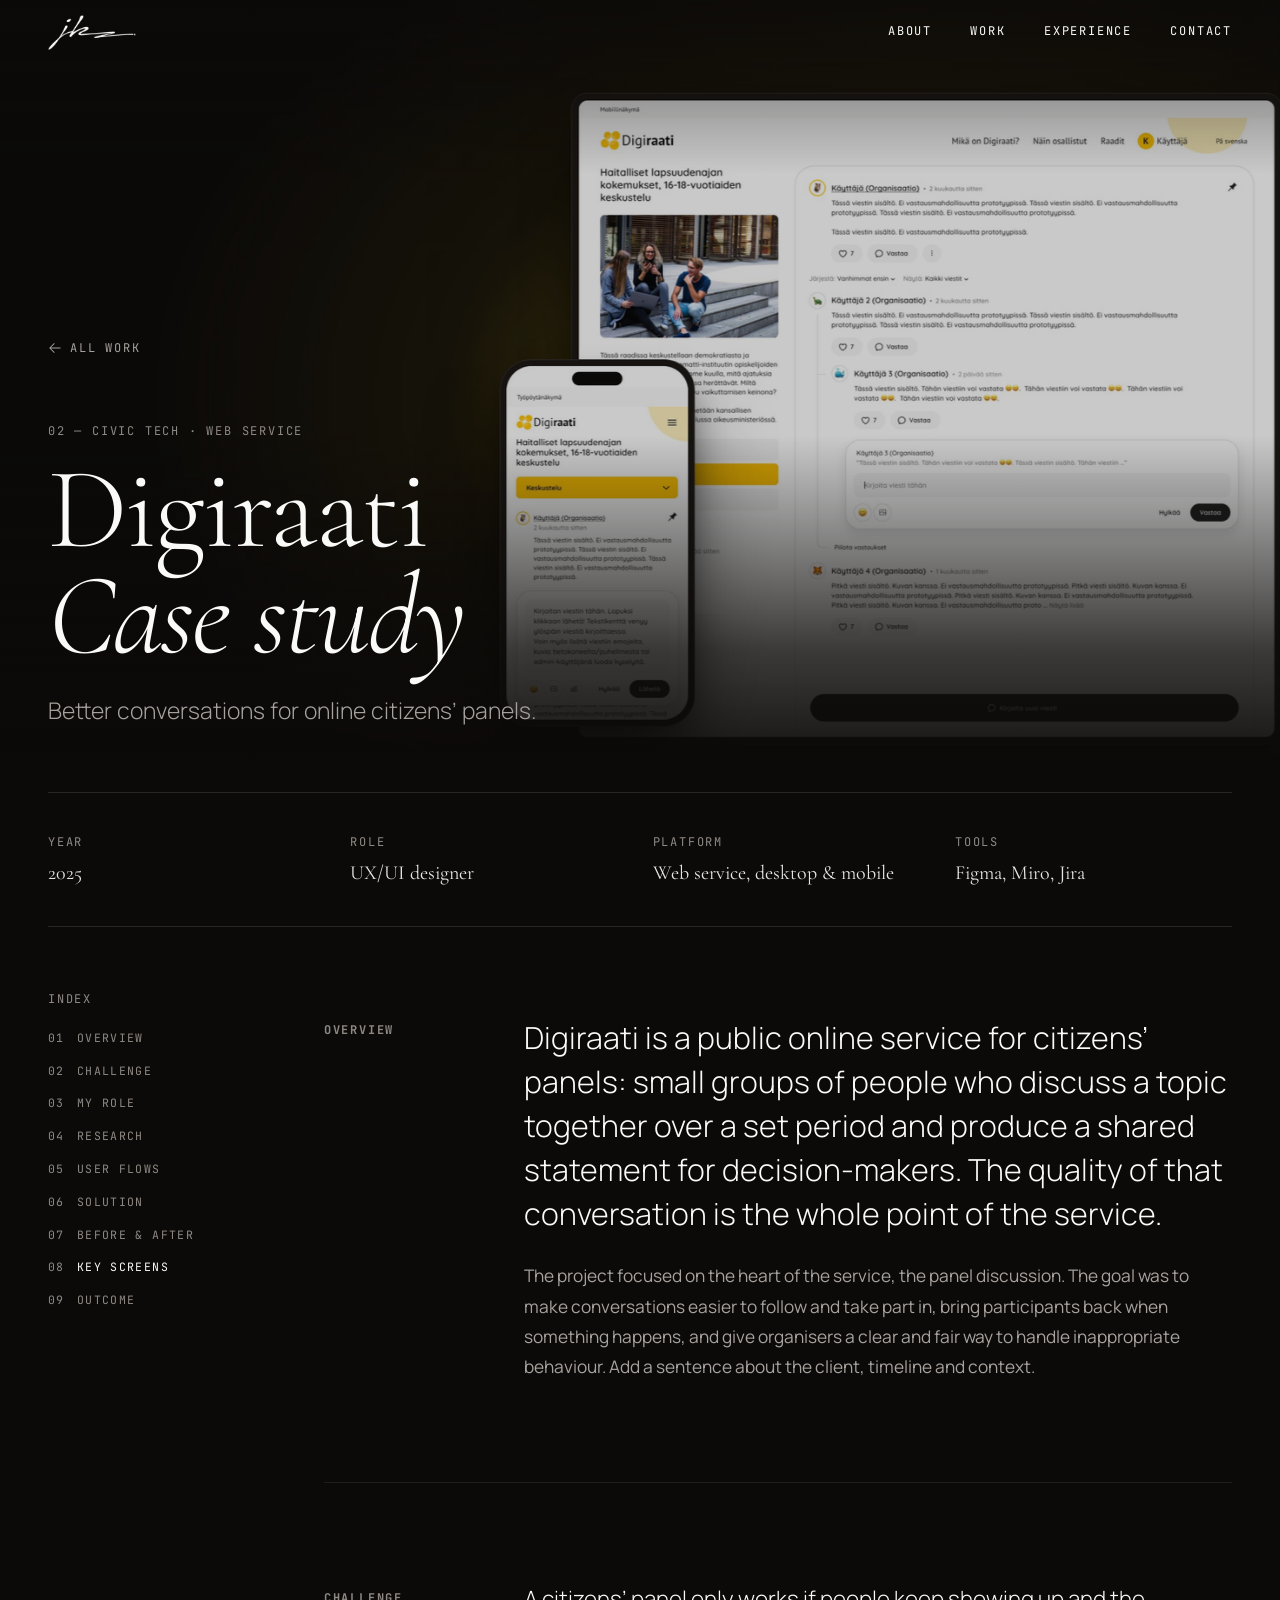
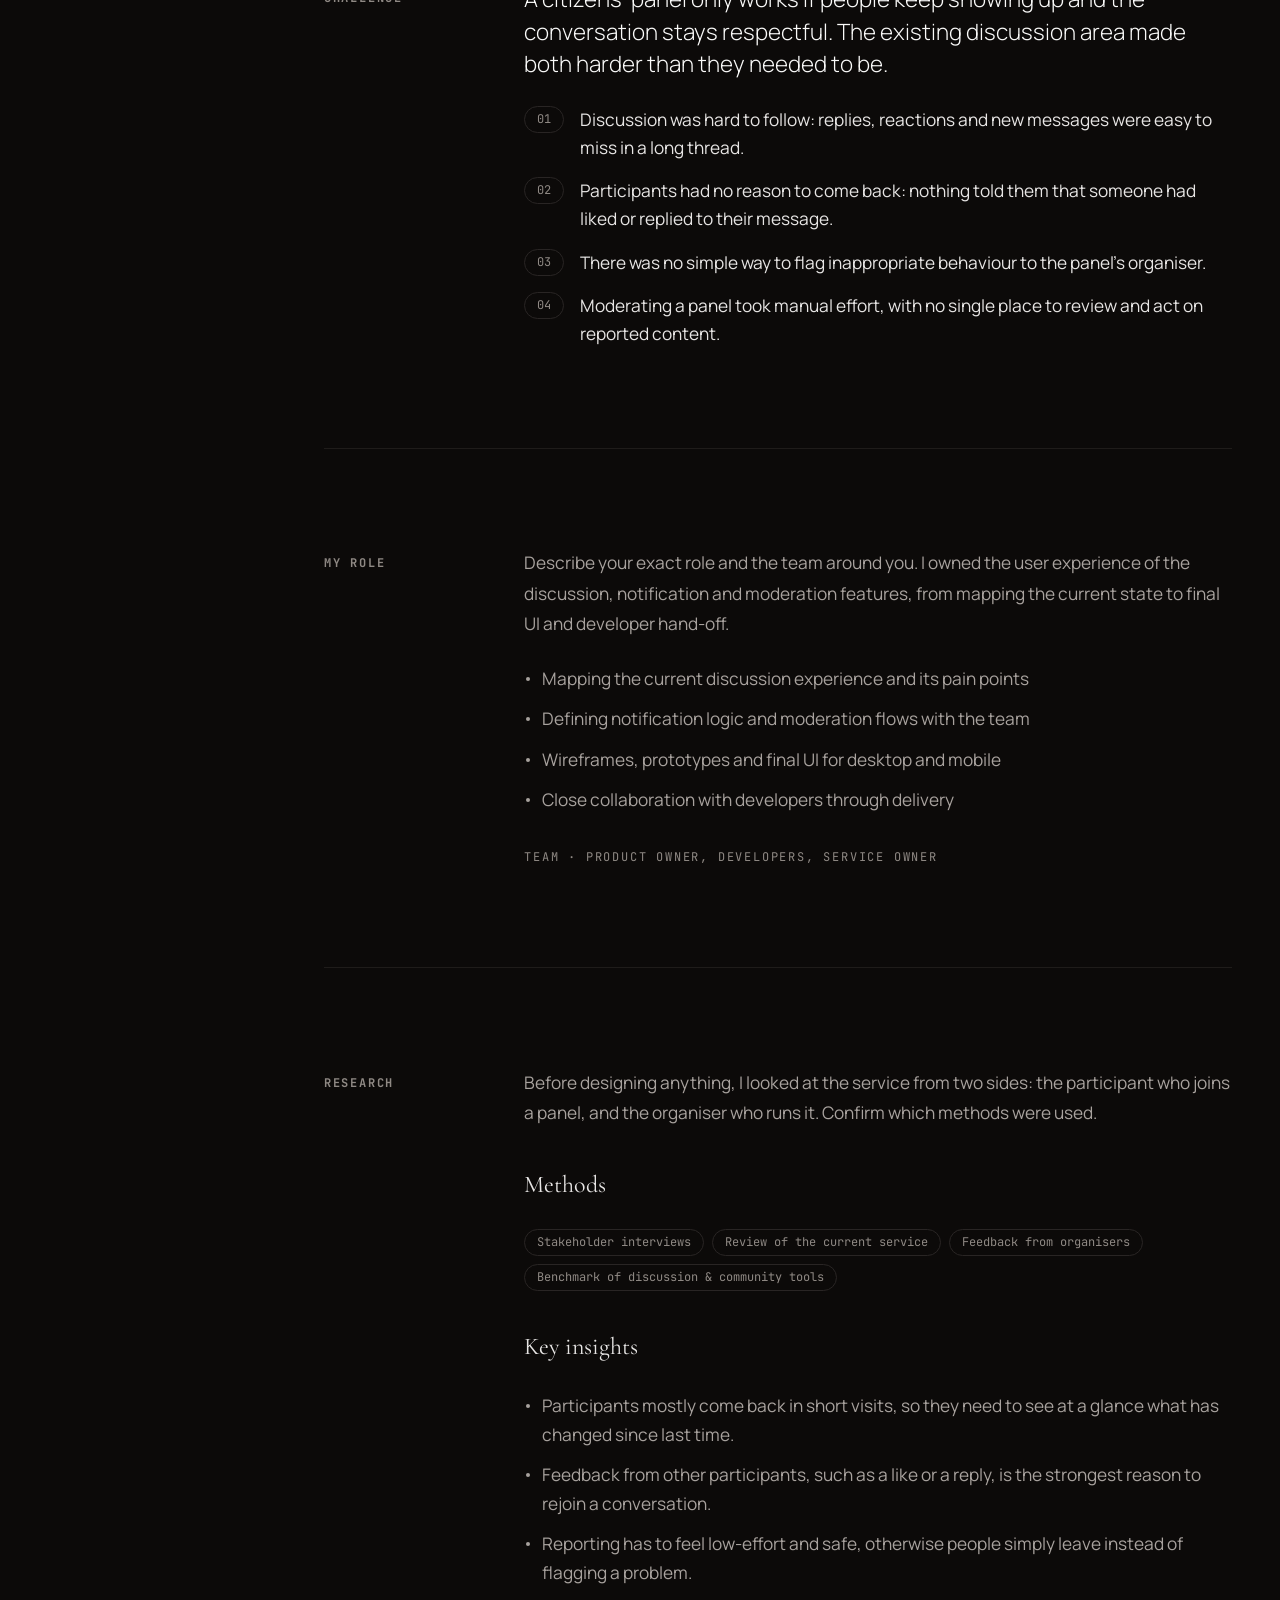
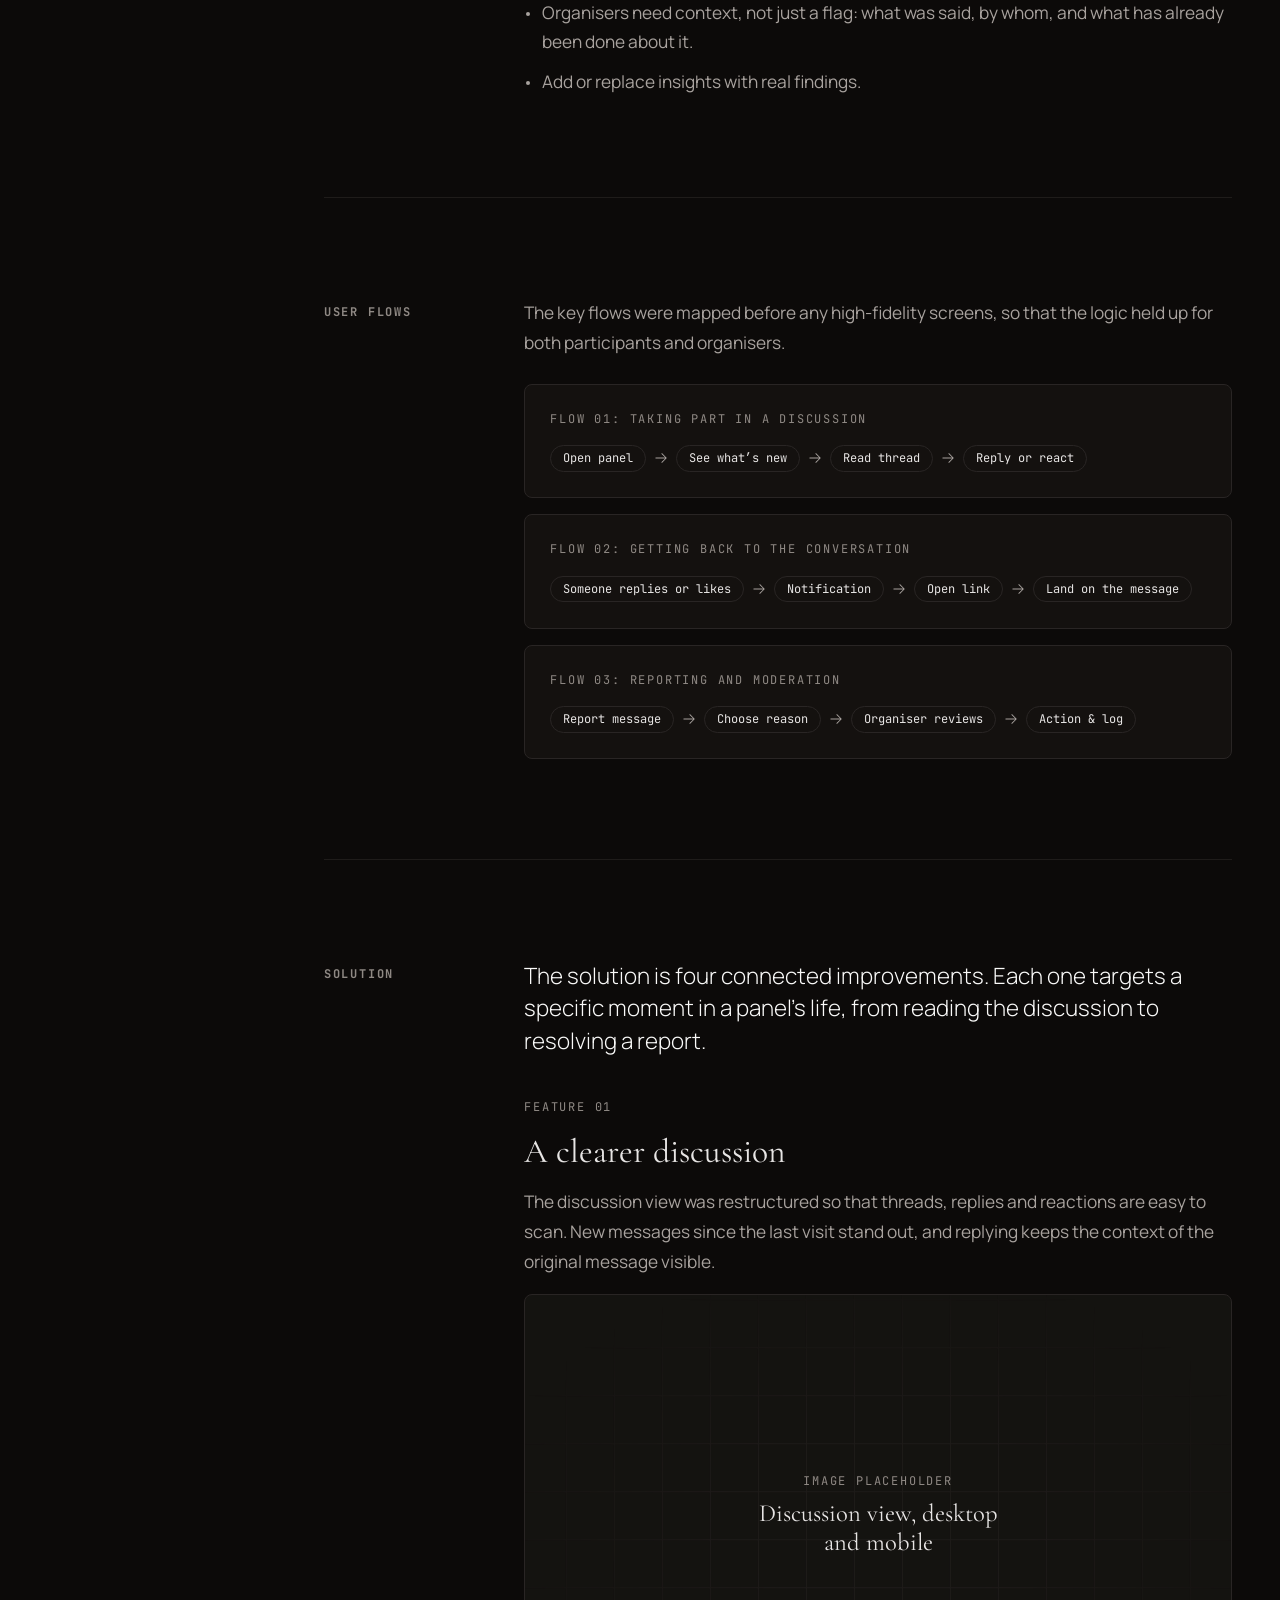
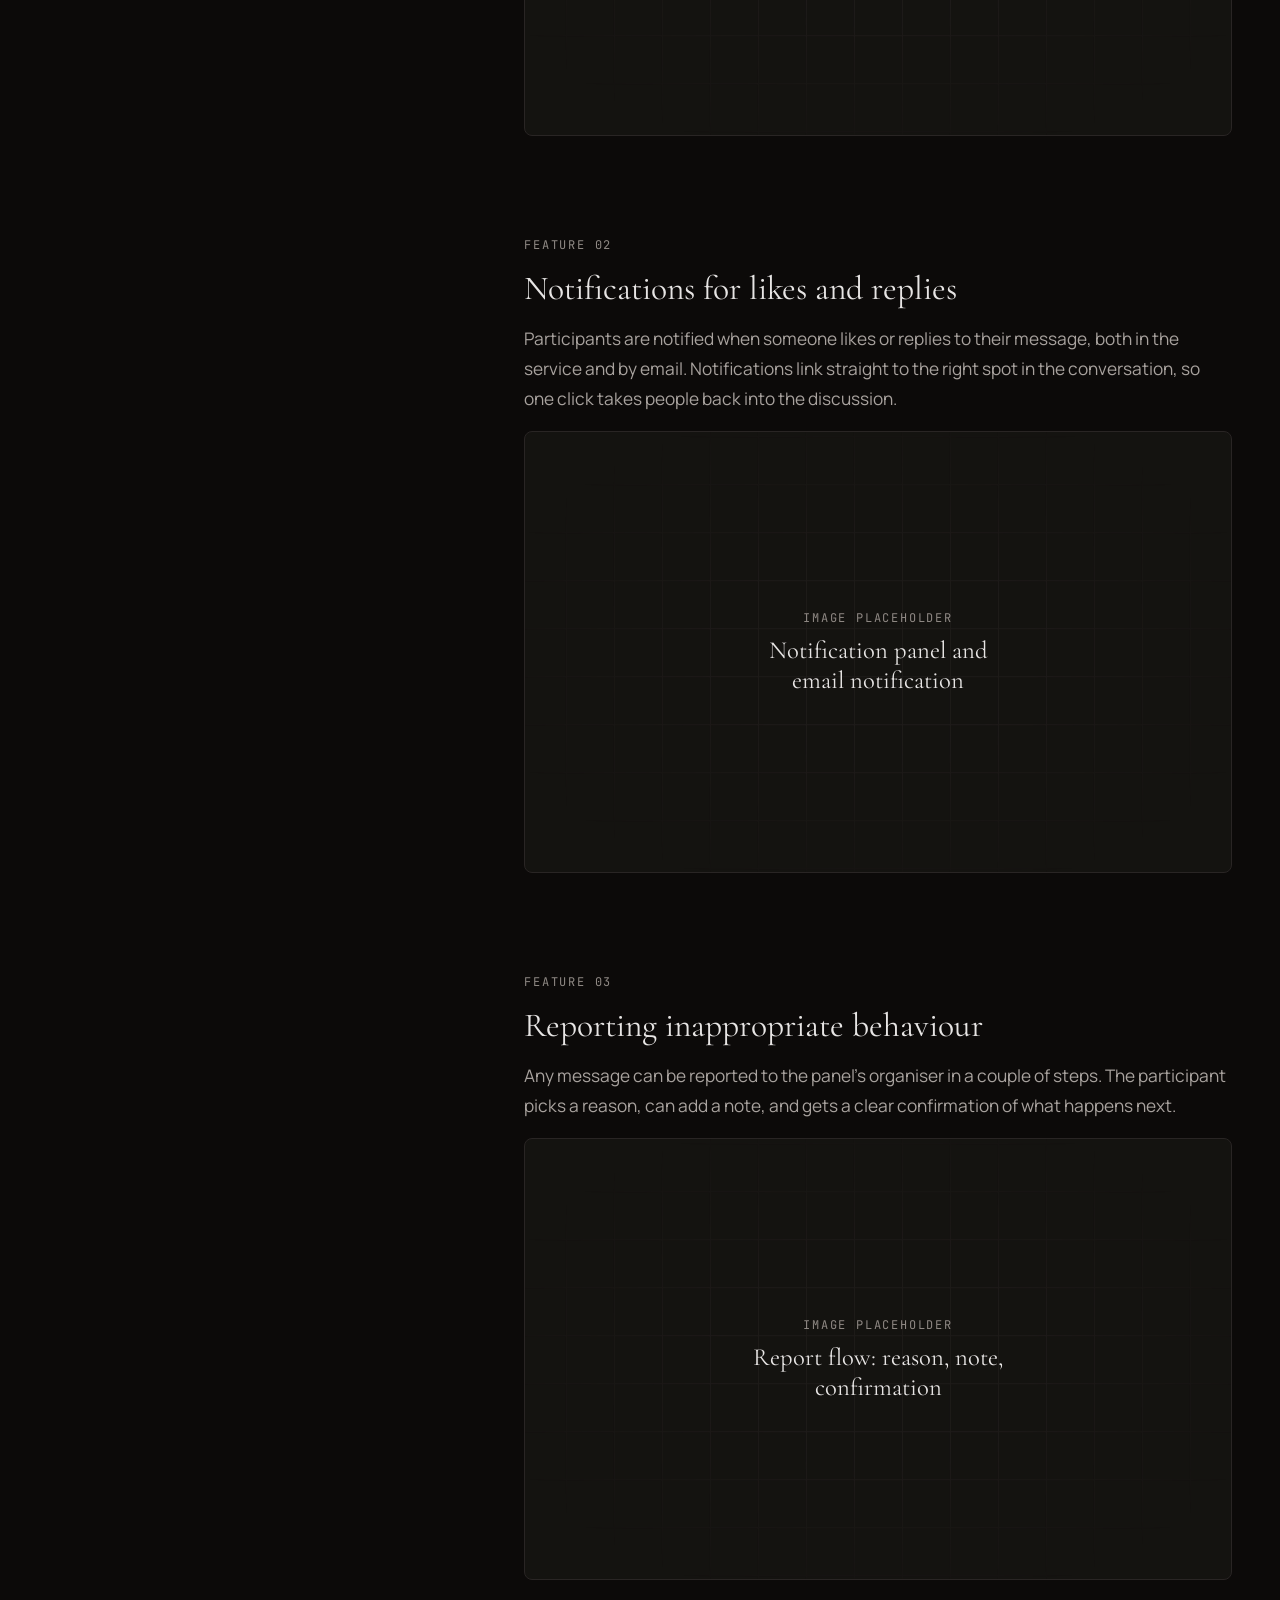
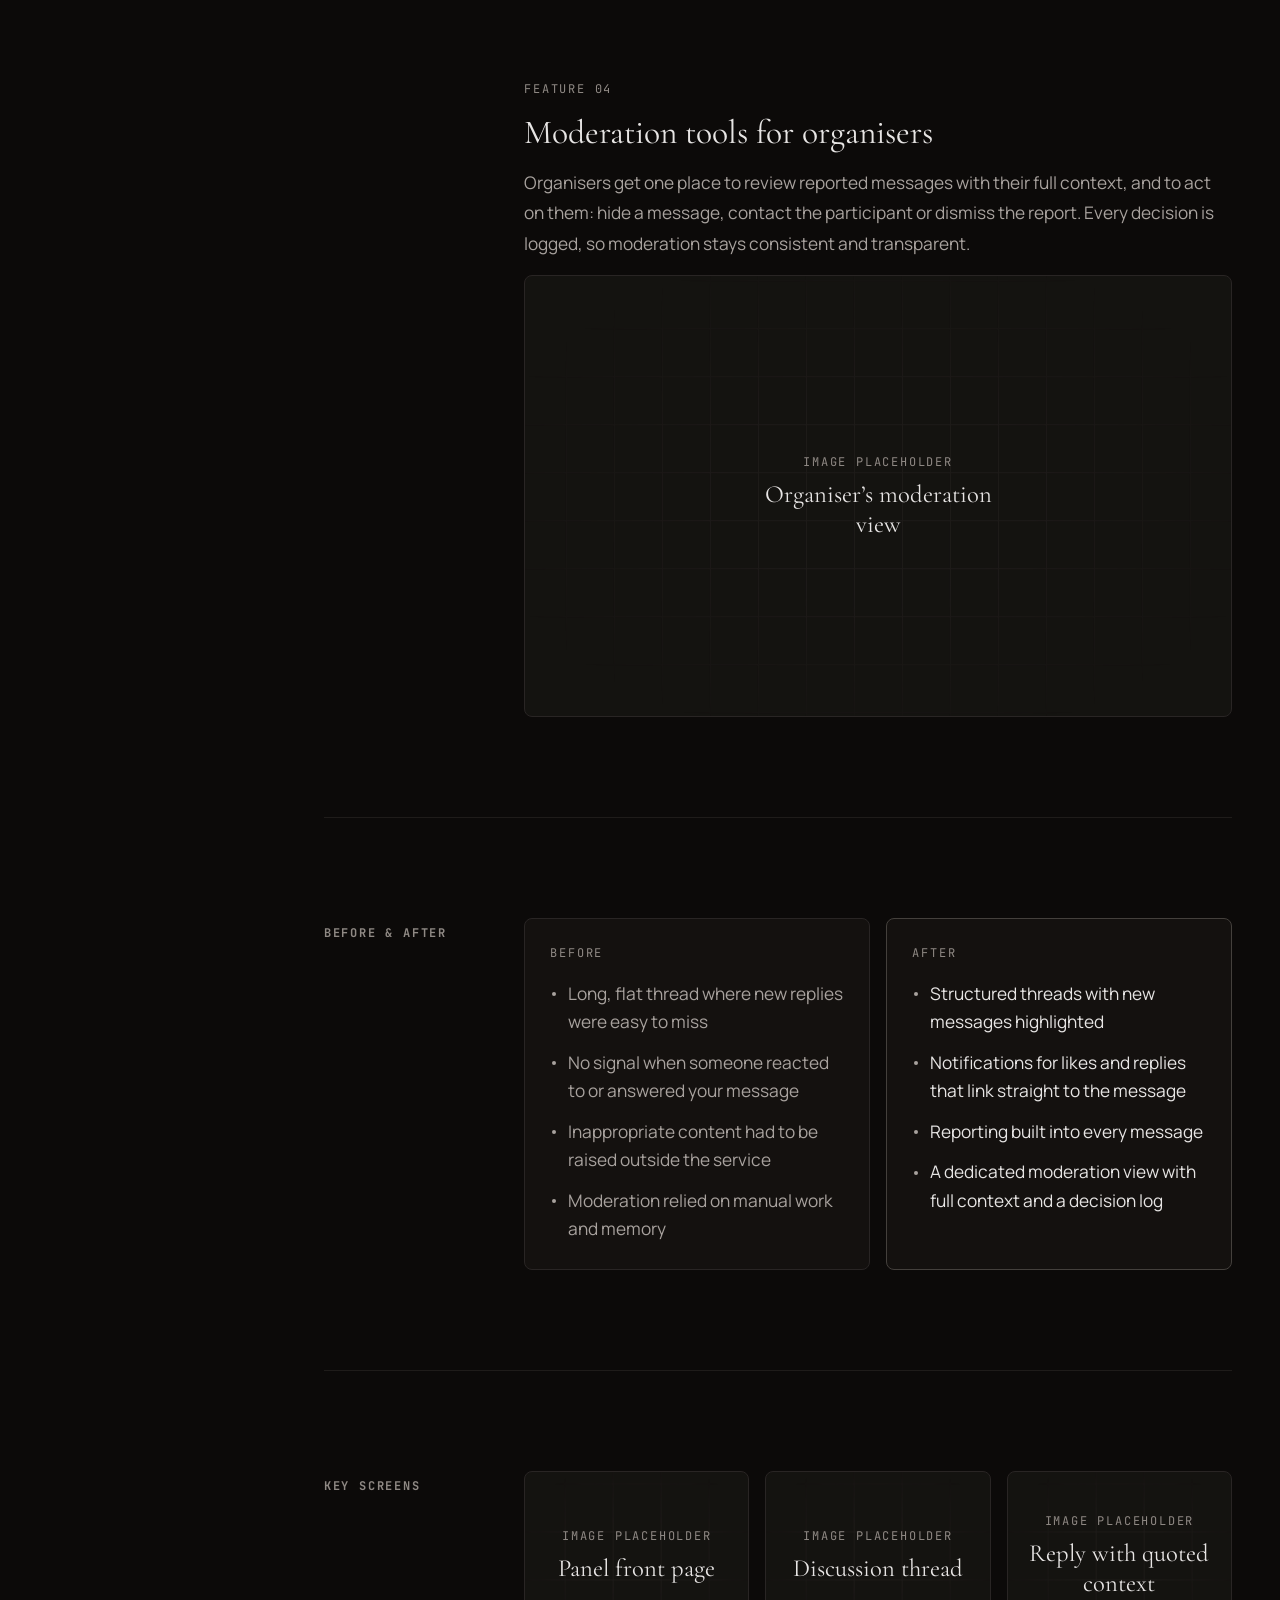
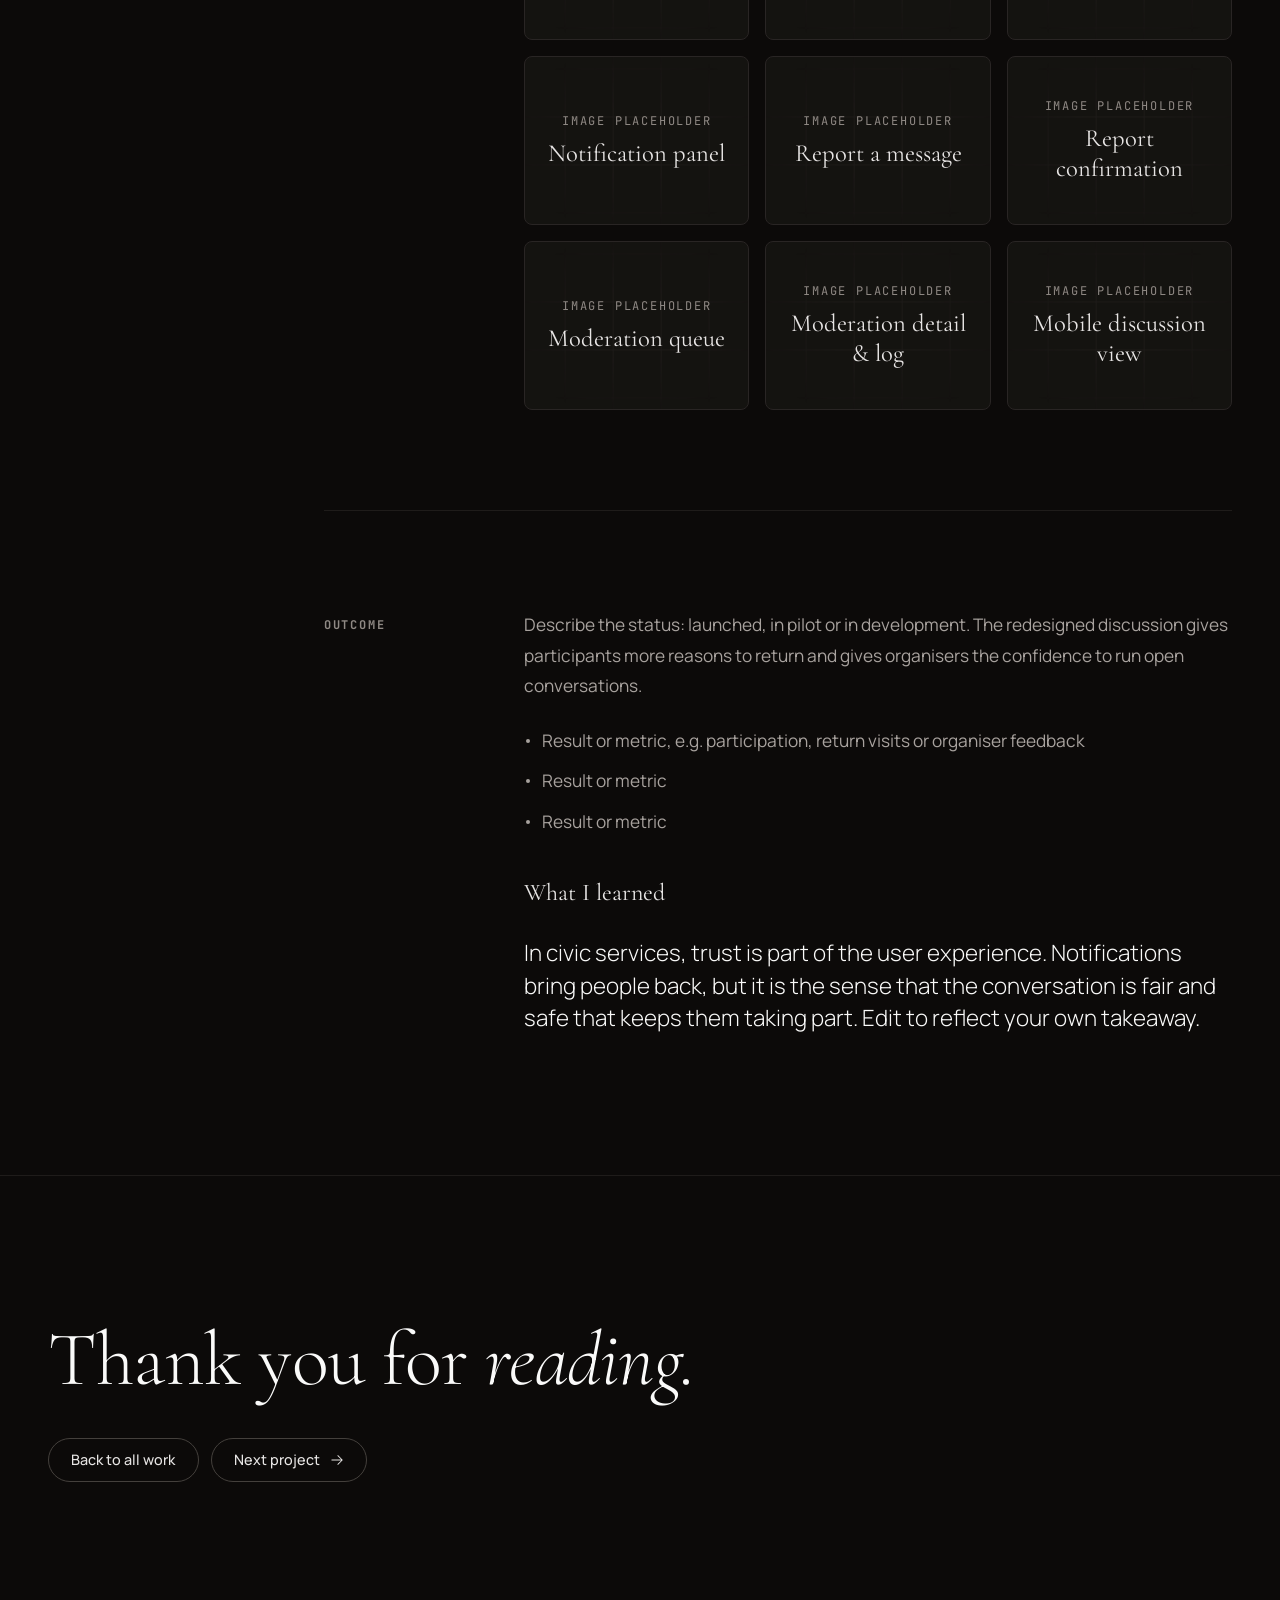
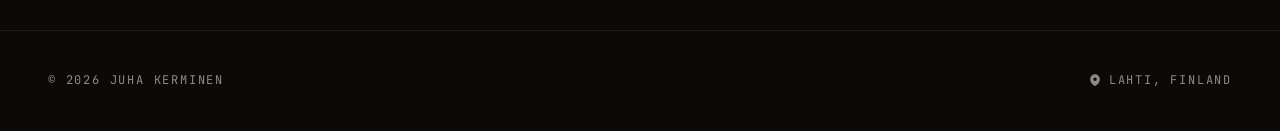
==== commit 37ed5583: "Add files via upload" ====
--- a/work/02-digiraati/index.html
+++ b/work/02-digiraati/index.html
@@ -1,5 +1,5 @@
-<!DOCTYPE html><html lang="en" class="hide-ph" data-astro-cid-5hce7sga> <head><meta charset="utf-8"><meta name="viewport" content="width=device-width, initial-scale=1"><title>Digiraati: better conversations for online citizens’ panels — Case study</title><meta name="description" content="Making panel discussions easier to follow, keeping participants engaged with timely notifications, and giving organisers the tools to keep conversations safe and on topic."><link rel="canonical" href="https://example.vercel.app/work/02-digiraati/"><link rel="icon" href="../../favicon.png" type="image/png"><link rel="apple-touch-icon" href="../../favicon.png"><meta name="theme-color" content="#0f1113"><meta property="og:title" content="Digiraati: better conversations for online citizens’ panels — Case study"><meta property="og:description" content="Making panel discussions easier to follow, keeping participants engaged with timely notifications, and giving organisers the tools to keep conversations safe and on topic."><meta property="og:type" content="website"><script>document.documentElement.classList.add('js');</script><link rel="stylesheet" href="../../assets/index.DZB2h2Cf.css">
-<link rel="stylesheet" href="../../assets/case.C8GbJv1V.css"><script type="module" src="../../assets/page.BT_9kWGp.js"></script></head> <body data-astro-cid-5hce7sga> <a class="skip" href="#main" data-astro-cid-5hce7sga>Skip to content</a> <header class="header" data-header data-astro-cid-3ef6ksr2> <div class="header__inner" data-astro-cid-3ef6ksr2> <a class="brand" href="../../index.html#home" aria-label="Juha Kerminen, home" data-astro-cid-3ef6ksr2> <span class="brand__logo" aria-hidden="true" data-astro-cid-3ef6ksr2></span> </a> <nav class="nav" aria-label="Primary" data-astro-cid-3ef6ksr2> <ul role="list" class="nav__list" data-astro-cid-3ef6ksr2> <li data-astro-cid-3ef6ksr2><a class="nav__link" href="../../index.html#about" data-nav="about" data-astro-cid-3ef6ksr2>About</a></li><li data-astro-cid-3ef6ksr2><a class="nav__link" href="../../index.html#experience" data-nav="experience" data-astro-cid-3ef6ksr2>Experience</a></li><li data-astro-cid-3ef6ksr2><a class="nav__link" href="../../index.html#work" data-nav="work" data-astro-cid-3ef6ksr2>Work</a></li><li data-astro-cid-3ef6ksr2><a class="nav__link" href="../../index.html#contact" data-nav="contact" data-astro-cid-3ef6ksr2>Contact</a></li> </ul> </nav> <button class="menu-btn" type="button" aria-expanded="false" aria-controls="mobile-menu" data-menu-btn data-astro-cid-3ef6ksr2> <span data-menu-label data-astro-cid-3ef6ksr2>Menu</span> <span class="menu-btn__icon" aria-hidden="true" data-astro-cid-3ef6ksr2><i data-astro-cid-3ef6ksr2></i><i data-astro-cid-3ef6ksr2></i></span> </button> </div> <div class="sheet" id="mobile-menu" data-menu hidden data-astro-cid-3ef6ksr2> <nav class="sheet__nav" aria-label="Mobile" data-astro-cid-3ef6ksr2> <ul role="list" data-astro-cid-3ef6ksr2> <li style="--i:0" data-astro-cid-3ef6ksr2><a href="../../index.html#about" class="sheet__link display" data-menu-link data-astro-cid-3ef6ksr2>About</a></li><li style="--i:1" data-astro-cid-3ef6ksr2><a href="../../index.html#experience" class="sheet__link display" data-menu-link data-astro-cid-3ef6ksr2>Experience</a></li><li style="--i:2" data-astro-cid-3ef6ksr2><a href="../../index.html#work" class="sheet__link display" data-menu-link data-astro-cid-3ef6ksr2>Work</a></li><li style="--i:3" data-astro-cid-3ef6ksr2><a href="../../index.html#contact" class="sheet__link display" data-menu-link data-astro-cid-3ef6ksr2>Contact</a></li> </ul> <p class="sheet__foot label" data-astro-cid-3ef6ksr2><a href="mailto:jkerminen@gmail.com" data-astro-cid-3ef6ksr2>jkerminen@gmail.com</a></p> </nav> </div> </header> <script type="module">const l=document.querySelector("[data-header]"),t=document.querySelector("[data-menu-btn]"),u=document.querySelector("[data-menu-label]"),o=document.querySelector("[data-menu]"),m=document.getElementById("main"),g=document.querySelector("footer"),n=e=>{t.setAttribute("aria-expanded",String(e)),u.textContent=e?"Close":"Menu",o.hidden=!e,document.documentElement.classList.toggle("menu-open",e),m?.toggleAttribute("inert",e),g?.toggleAttribute("inert",e),e&&o.querySelector("a")?.focus()};t.addEventListener("click",()=>n(t.getAttribute("aria-expanded")!=="true"));o.querySelectorAll("[data-menu-link]").forEach(e=>e.addEventListener("click",()=>n(!1)));document.addEventListener("keydown",e=>{e.key==="Escape"&&t.getAttribute("aria-expanded")==="true"&&(n(!1),t.focus())});matchMedia("(min-width: 48em)").addEventListener("change",e=>e.matches&&n(!1));const d=()=>l.classList.toggle("is-scrolled",scrollY>24);addEventListener("scroll",d,{passive:!0});d();const i=document.querySelectorAll("[data-nav]"),s=[...i].map(e=>document.getElementById(e.dataset.nav)).filter(Boolean);if(s.length){const e=new IntersectionObserver(a=>{for(const r of a)r.isIntersecting&&i.forEach(c=>c.classList.toggle("is-active",c.dataset.nav===r.target.id))},{rootMargin:"-45% 0px -50% 0px"});s.forEach(a=>e.observe(a))}</script>  <main id="main" tabindex="-1" data-astro-cid-5hce7sga> <article class="cs" data-astro-cid-s32tyb2m> <!-- Hero --> <header class="cs__hero" data-astro-cid-s32tyb2m> <div class="cs__hero-media" data-astro-cid-s32tyb2m> <picture data-astro-cid-s32tyb2m="true"> <source srcset="../../assets/02-digiraati-hero.B4yS6tTe_2hxxGk.avif 960w, ../../assets/02-digiraati-hero.B4yS6tTe_1S0Yid.avif 1600w, ../../assets/02-digiraati-hero.B4yS6tTe_9fsJI.avif 2400w, ../../assets/02-digiraati-hero.B4yS6tTe_Z1P1hn.avif 2880w" type="image/avif" sizes="100vw">  <img src="../../assets/02-digiraati-hero.B4yS6tTe_kVo5j.webp" srcset="../../assets/02-digiraati-hero.B4yS6tTe_Z2udNAN.webp 960w, ../../assets/02-digiraati-hero.B4yS6tTe_14HPOf.webp 1600w, ../../assets/02-digiraati-hero.B4yS6tTe_w1S7p.webp 2400w, ../../assets/02-digiraati-hero.B4yS6tTe_kVo5j.webp 2880w" alt="Digiraati: redesigned discussion view" sizes="100vw" loading="eager" fetchpriority="high" data-astro-cid-s32tyb2m="true" decoding="async" width="2880" height="1640" class="cs__hero-img"> </picture> </div> <div class="container cs__hero-inner" data-astro-cid-s32tyb2m> <a class="cs__back label" href="../../index.html#work" data-astro-cid-s32tyb2m> <svg viewBox="0 0 24 24" fill="currentColor" width="14" height="14" aria-hidden="true" data-astro-cid-s32tyb2m><path fill-rule="evenodd" d="M11.03 3.97a.75.75 0 0 1 0 1.06l-6.22 6.22H21a.75.75 0 0 1 0 1.5H4.81l6.22 6.22a.75.75 0 1 1-1.06 1.06l-7.5-7.5a.75.75 0 0 1 0-1.06l7.5-7.5a.75.75 0 0 1 1.06 0Z" clip-rule="evenodd" data-astro-cid-s32tyb2m></path></svg>
+<!DOCTYPE html><html lang="en" class="hide-ph" data-astro-cid-5hce7sga> <head><meta charset="utf-8"><meta name="viewport" content="width=device-width, initial-scale=1"><title>Digiraati: better conversations for online citizens’ panels — Case study</title><meta name="description" content="Making panel discussions easier to follow, keeping participants engaged with timely notifications, and giving organisers the tools to keep conversations safe and on topic."><link rel="canonical" href="https://example.vercel.app/work/02-digiraati/"><link rel="icon" href="../../favicon.png" type="image/png"><link rel="apple-touch-icon" href="../../favicon.png"><meta name="theme-color" content="#0f1113"><meta property="og:title" content="Digiraati: better conversations for online citizens’ panels — Case study"><meta property="og:description" content="Making panel discussions easier to follow, keeping participants engaged with timely notifications, and giving organisers the tools to keep conversations safe and on topic."><meta property="og:type" content="website"><script>document.documentElement.classList.add('js');</script><link rel="stylesheet" href="../../assets/index.Cccr0R0P.css">
+<link rel="stylesheet" href="../../assets/case.C8GbJv1V.css"><script type="module" src="../../assets/page.BT_9kWGp.js"></script></head> <body data-astro-cid-5hce7sga> <a class="skip" href="#main" data-astro-cid-5hce7sga>Skip to content</a> <header class="header" data-header data-astro-cid-3ef6ksr2> <div class="header__inner" data-astro-cid-3ef6ksr2> <a class="brand" href="../../index.html#home" aria-label="Juha Kerminen, home" data-astro-cid-3ef6ksr2> <span class="brand__logo" aria-hidden="true" data-astro-cid-3ef6ksr2></span> </a> <nav class="nav" aria-label="Primary" data-astro-cid-3ef6ksr2> <ul role="list" class="nav__list" data-astro-cid-3ef6ksr2> <li data-astro-cid-3ef6ksr2><a class="nav__link" href="../../index.html#about" data-nav="about" data-astro-cid-3ef6ksr2>About</a></li><li data-astro-cid-3ef6ksr2><a class="nav__link" href="../../index.html#work" data-nav="work" data-astro-cid-3ef6ksr2>Work</a></li><li data-astro-cid-3ef6ksr2><a class="nav__link" href="../../index.html#experience" data-nav="experience" data-astro-cid-3ef6ksr2>Experience</a></li><li data-astro-cid-3ef6ksr2><a class="nav__link" href="../../index.html#contact" data-nav="contact" data-astro-cid-3ef6ksr2>Contact</a></li> </ul> </nav> <button class="menu-btn" type="button" aria-expanded="false" aria-controls="mobile-menu" data-menu-btn data-astro-cid-3ef6ksr2> <span data-menu-label data-astro-cid-3ef6ksr2>Menu</span> <span class="menu-btn__icon" aria-hidden="true" data-astro-cid-3ef6ksr2><i data-astro-cid-3ef6ksr2></i><i data-astro-cid-3ef6ksr2></i></span> </button> </div> <div class="sheet" id="mobile-menu" data-menu hidden data-astro-cid-3ef6ksr2> <nav class="sheet__nav" aria-label="Mobile" data-astro-cid-3ef6ksr2> <ul role="list" data-astro-cid-3ef6ksr2> <li style="--i:0" data-astro-cid-3ef6ksr2><a href="../../index.html#about" class="sheet__link display" data-menu-link data-astro-cid-3ef6ksr2>About</a></li><li style="--i:1" data-astro-cid-3ef6ksr2><a href="../../index.html#work" class="sheet__link display" data-menu-link data-astro-cid-3ef6ksr2>Work</a></li><li style="--i:2" data-astro-cid-3ef6ksr2><a href="../../index.html#experience" class="sheet__link display" data-menu-link data-astro-cid-3ef6ksr2>Experience</a></li><li style="--i:3" data-astro-cid-3ef6ksr2><a href="../../index.html#contact" class="sheet__link display" data-menu-link data-astro-cid-3ef6ksr2>Contact</a></li> </ul> <p class="sheet__foot label" data-astro-cid-3ef6ksr2><a href="mailto:jkerminen@gmail.com" data-astro-cid-3ef6ksr2>jkerminen@gmail.com</a></p> </nav> </div> </header> <script type="module">const l=document.querySelector("[data-header]"),t=document.querySelector("[data-menu-btn]"),u=document.querySelector("[data-menu-label]"),o=document.querySelector("[data-menu]"),m=document.getElementById("main"),g=document.querySelector("footer"),n=e=>{t.setAttribute("aria-expanded",String(e)),u.textContent=e?"Close":"Menu",o.hidden=!e,document.documentElement.classList.toggle("menu-open",e),m?.toggleAttribute("inert",e),g?.toggleAttribute("inert",e),e&&o.querySelector("a")?.focus()};t.addEventListener("click",()=>n(t.getAttribute("aria-expanded")!=="true"));o.querySelectorAll("[data-menu-link]").forEach(e=>e.addEventListener("click",()=>n(!1)));document.addEventListener("keydown",e=>{e.key==="Escape"&&t.getAttribute("aria-expanded")==="true"&&(n(!1),t.focus())});matchMedia("(min-width: 48em)").addEventListener("change",e=>e.matches&&n(!1));const d=()=>l.classList.toggle("is-scrolled",scrollY>24);addEventListener("scroll",d,{passive:!0});d();const i=document.querySelectorAll("[data-nav]"),s=[...i].map(e=>document.getElementById(e.dataset.nav)).filter(Boolean);if(s.length){const e=new IntersectionObserver(a=>{for(const r of a)r.isIntersecting&&i.forEach(c=>c.classList.toggle("is-active",c.dataset.nav===r.target.id))},{rootMargin:"-45% 0px -50% 0px"});s.forEach(a=>e.observe(a))}</script>  <main id="main" tabindex="-1" data-astro-cid-5hce7sga> <article class="cs" data-astro-cid-s32tyb2m> <!-- Hero --> <header class="cs__hero" data-astro-cid-s32tyb2m> <div class="cs__hero-media" data-astro-cid-s32tyb2m> <picture data-astro-cid-s32tyb2m="true"> <source srcset="../../assets/02-digiraati-hero.B4yS6tTe_2hxxGk.avif 960w, ../../assets/02-digiraati-hero.B4yS6tTe_1S0Yid.avif 1600w, ../../assets/02-digiraati-hero.B4yS6tTe_9fsJI.avif 2400w, ../../assets/02-digiraati-hero.B4yS6tTe_Z1P1hn.avif 2880w" type="image/avif" sizes="100vw">  <img src="../../assets/02-digiraati-hero.B4yS6tTe_kVo5j.webp" srcset="../../assets/02-digiraati-hero.B4yS6tTe_Z2udNAN.webp 960w, ../../assets/02-digiraati-hero.B4yS6tTe_14HPOf.webp 1600w, ../../assets/02-digiraati-hero.B4yS6tTe_w1S7p.webp 2400w, ../../assets/02-digiraati-hero.B4yS6tTe_kVo5j.webp 2880w" alt="Digiraati: redesigned discussion view" sizes="100vw" loading="eager" fetchpriority="high" data-astro-cid-s32tyb2m="true" decoding="async" width="2880" height="1640" class="cs__hero-img"> </picture> </div> <div class="container cs__hero-inner" data-astro-cid-s32tyb2m> <a class="cs__back label" href="../../index.html#work" data-astro-cid-s32tyb2m> <svg viewBox="0 0 24 24" fill="currentColor" width="14" height="14" aria-hidden="true" data-astro-cid-s32tyb2m><path fill-rule="evenodd" d="M11.03 3.97a.75.75 0 0 1 0 1.06l-6.22 6.22H21a.75.75 0 0 1 0 1.5H4.81l6.22 6.22a.75.75 0 1 1-1.06 1.06l-7.5-7.5a.75.75 0 0 1 0-1.06l7.5-7.5a.75.75 0 0 1 1.06 0Z" clip-rule="evenodd" data-astro-cid-s32tyb2m></path></svg>
 All work
 </a> <p class="label cs__eyebrow" data-reveal data-astro-cid-s32tyb2m>02 — Civic tech · Web service</p> <h1 class="display cs__title" data-reveal style="--reveal-i:1" data-astro-cid-s32tyb2m> <span data-astro-cid-s32tyb2m>Digiraati</span> <em data-astro-cid-s32tyb2m>Case study</em> </h1> <p class="cs__subtitle" data-reveal style="--reveal-i:2" data-astro-cid-s32tyb2m>Better conversations for online citizens’ panels.</p> </div> </header> <!-- Meta --> <div class="container" data-astro-cid-s32tyb2m> <dl class="cs__meta" data-reveal data-astro-cid-s32tyb2m> <div data-astro-cid-s32tyb2m><dt class="label" data-astro-cid-s32tyb2m>Year</dt><dd data-astro-cid-s32tyb2m>2025</dd></div> <div data-astro-cid-s32tyb2m><dt class="label" data-astro-cid-s32tyb2m>Role</dt><dd data-astro-cid-s32tyb2m>UX/UI designer</dd></div> <div data-astro-cid-s32tyb2m><dt class="label" data-astro-cid-s32tyb2m>Platform</dt><dd data-astro-cid-s32tyb2m>Web service, desktop &amp; mobile</dd></div> <div data-astro-cid-s32tyb2m><dt class="label" data-astro-cid-s32tyb2m>Tools</dt><dd data-astro-cid-s32tyb2m>Figma, Miro, Jira</dd></div> </dl> </div> <div class="container cs__layout" data-astro-cid-s32tyb2m> <!-- Sticky index --> <nav class="cs__index" aria-label="Case study sections" data-astro-cid-s32tyb2m> <p class="label cs__index-title" data-astro-cid-s32tyb2m>Index</p> <ol role="list" data-astro-cid-s32tyb2m> <li data-astro-cid-s32tyb2m><a href="#overview" data-cs-nav="overview" data-astro-cid-s32tyb2m><span class="cs__index-n" data-astro-cid-s32tyb2m>01</span>Overview</a></li><li data-astro-cid-s32tyb2m><a href="#challenge" data-cs-nav="challenge" data-astro-cid-s32tyb2m><span class="cs__index-n" data-astro-cid-s32tyb2m>02</span>Challenge</a></li><li data-astro-cid-s32tyb2m><a href="#role" data-cs-nav="role" data-astro-cid-s32tyb2m><span class="cs__index-n" data-astro-cid-s32tyb2m>03</span>My role</a></li><li data-astro-cid-s32tyb2m><a href="#research" data-cs-nav="research" data-astro-cid-s32tyb2m><span class="cs__index-n" data-astro-cid-s32tyb2m>04</span>Research</a></li><li data-astro-cid-s32tyb2m><a href="#flows" data-cs-nav="flows" data-astro-cid-s32tyb2m><span class="cs__index-n" data-astro-cid-s32tyb2m>05</span>User flows</a></li><li data-astro-cid-s32tyb2m><a href="#solution" data-cs-nav="solution" data-astro-cid-s32tyb2m><span class="cs__index-n" data-astro-cid-s32tyb2m>06</span>Solution</a></li><li data-astro-cid-s32tyb2m><a href="#before-after" data-cs-nav="before-after" data-astro-cid-s32tyb2m><span class="cs__index-n" data-astro-cid-s32tyb2m>07</span>Before &amp; after</a></li><li data-astro-cid-s32tyb2m><a href="#screens" data-cs-nav="screens" data-astro-cid-s32tyb2m><span class="cs__index-n" data-astro-cid-s32tyb2m>08</span>Key screens</a></li><li data-astro-cid-s32tyb2m><a href="#outcome" data-cs-nav="outcome" data-astro-cid-s32tyb2m><span class="cs__index-n" data-astro-cid-s32tyb2m>09</span>Outcome</a></li> </ol> </nav> <div class="cs__body" data-astro-cid-s32tyb2m> <section class="cs__sec" id="overview" aria-labelledby="h-overview" data-astro-cid-s32tyb2m> <h2 class="label cs__label" id="h-overview" data-astro-cid-s32tyb2m>Overview</h2> <div class="cs__content" data-reveal data-astro-cid-s32tyb2m> <p class="cs__lead" data-astro-cid-s32tyb2m>Digiraati is a public online service for citizens’ panels: small groups of people who discuss a topic together over a set period and produce a shared statement for decision-makers. The quality of that conversation is the whole point of the service.</p> <p class="cs__p" data-astro-cid-s32tyb2m>The project focused on the heart of the service, the panel discussion. The goal was to make conversations easier to follow and take part in, bring participants back when something happens, and give organisers a clear and fair way to handle inappropriate behaviour. Add a sentence about the client, timeline and context.</p> </div> </section> <section class="cs__sec" id="challenge" aria-labelledby="h-challenge" data-astro-cid-s32tyb2m> <h2 class="label cs__label" id="h-challenge" data-astro-cid-s32tyb2m>Challenge</h2> <div class="cs__content" data-reveal data-astro-cid-s32tyb2m> <p class="cs__lead cs__lead--s" data-astro-cid-s32tyb2m>A citizens’ panel only works if people keep showing up and the conversation stays respectful. The existing discussion area made both harder than they needed to be.</p> <ol role="list" class="cs__numbered" data-astro-cid-s32tyb2m> <li data-astro-cid-s32tyb2m><span class="pill" data-astro-cid-s32tyb2m>01</span><span data-astro-cid-s32tyb2m>Discussion was hard to follow: replies, reactions and new messages were easy to miss in a long thread.</span></li><li data-astro-cid-s32tyb2m><span class="pill" data-astro-cid-s32tyb2m>02</span><span data-astro-cid-s32tyb2m>Participants had no reason to come back: nothing told them that someone had liked or replied to their message.</span></li><li data-astro-cid-s32tyb2m><span class="pill" data-astro-cid-s32tyb2m>03</span><span data-astro-cid-s32tyb2m>There was no simple way to flag inappropriate behaviour to the panel’s organiser.</span></li><li data-astro-cid-s32tyb2m><span class="pill" data-astro-cid-s32tyb2m>04</span><span data-astro-cid-s32tyb2m>Moderating a panel took manual effort, with no single place to review and act on reported content.</span></li> </ol> </div> </section> <section class="cs__sec" id="role" aria-labelledby="h-role" data-astro-cid-s32tyb2m> <h2 class="label cs__label" id="h-role" data-astro-cid-s32tyb2m>My role</h2> <div class="cs__content" data-reveal data-astro-cid-s32tyb2m> <p class="cs__p" data-astro-cid-s32tyb2m>Describe your exact role and the team around you. I owned the user experience of the discussion, notification and moderation features, from mapping the current state to final UI and developer hand-off.</p> <ul role="list" class="cs__dots" data-astro-cid-s32tyb2m><li data-astro-cid-s32tyb2m>Mapping the current discussion experience and its pain points</li><li data-astro-cid-s32tyb2m>Defining notification logic and moderation flows with the team</li><li data-astro-cid-s32tyb2m>Wireframes, prototypes and final UI for desktop and mobile</li><li data-astro-cid-s32tyb2m>Close collaboration with developers through delivery</li></ul> <p class="label cs__team" data-astro-cid-s32tyb2m>Team · <span data-astro-cid-s32tyb2m>Product owner, developers, service owner</span></p> </div> </section> <section class="cs__sec" id="research" aria-labelledby="h-research" data-astro-cid-s32tyb2m> <h2 class="label cs__label" id="h-research" data-astro-cid-s32tyb2m>Research</h2> <div class="cs__content" data-reveal data-astro-cid-s32tyb2m> <p class="cs__p" data-astro-cid-s32tyb2m>Before designing anything, I looked at the service from two sides: the participant who joins a panel, and the organiser who runs it. Confirm which methods were used.</p> <h3 class="cs__h" data-astro-cid-s32tyb2m>Methods</h3> <ul role="list" class="cs__pills" data-astro-cid-s32tyb2m><li class="pill" data-astro-cid-s32tyb2m>Stakeholder interviews</li><li class="pill" data-astro-cid-s32tyb2m>Review of the current service</li><li class="pill" data-astro-cid-s32tyb2m>Feedback from organisers</li><li class="pill" data-astro-cid-s32tyb2m>Benchmark of discussion &amp; community tools</li></ul> <h3 class="cs__h" data-astro-cid-s32tyb2m>Key insights</h3> <ul role="list" class="cs__dots" data-astro-cid-s32tyb2m><li data-astro-cid-s32tyb2m>Participants mostly come back in short visits, so they need to see at a glance what has changed since last time.</li><li data-astro-cid-s32tyb2m>Feedback from other participants, such as a like or a reply, is the strongest reason to rejoin a conversation.</li><li data-astro-cid-s32tyb2m>Reporting has to feel low-effort and safe, otherwise people simply leave instead of flagging a problem.</li><li data-astro-cid-s32tyb2m>Organisers need context, not just a flag: what was said, by whom, and what has already been done about it.</li><li data-astro-cid-s32tyb2m>Add or replace insights with real findings.</li></ul> </div> </section> <section class="cs__sec" id="flows" aria-labelledby="h-flows" data-astro-cid-s32tyb2m> <h2 class="label cs__label" id="h-flows" data-astro-cid-s32tyb2m>User flows</h2> <div class="cs__content" data-reveal data-astro-cid-s32tyb2m> <p class="cs__p" data-astro-cid-s32tyb2m>The key flows were mapped before any high-fidelity screens, so that the logic held up for both participants and organisers.</p> <div class="cs__flows" data-astro-cid-s32tyb2m> <div class="card cs__flow" data-astro-cid-s32tyb2m> <p class="label" data-astro-cid-s32tyb2m>Flow 01: Taking part in a discussion</p> <ol role="list" class="cs__steps" data-astro-cid-s32tyb2m> <li data-astro-cid-s32tyb2m> <span class="pill" data-astro-cid-s32tyb2m>Open panel</span> <span class="cs__arrow" data-astro-cid-s32tyb2m><svg viewBox="0 0 24 24" fill="currentColor" width="14" height="14" aria-hidden="true"><path fill-rule="evenodd" d="M12.97 3.97a.75.75 0 0 1 1.06 0l7.5 7.5a.75.75 0 0 1 0 1.06l-7.5 7.5a.75.75 0 1 1-1.06-1.06l6.22-6.22H3a.75.75 0 0 1 0-1.5h16.19l-6.22-6.22a.75.75 0 0 1 0-1.06Z" clip-rule="evenodd" /></svg></span> </li><li data-astro-cid-s32tyb2m> <span class="pill" data-astro-cid-s32tyb2m>See what’s new</span> <span class="cs__arrow" data-astro-cid-s32tyb2m><svg viewBox="0 0 24 24" fill="currentColor" width="14" height="14" aria-hidden="true"><path fill-rule="evenodd" d="M12.97 3.97a.75.75 0 0 1 1.06 0l7.5 7.5a.75.75 0 0 1 0 1.06l-7.5 7.5a.75.75 0 1 1-1.06-1.06l6.22-6.22H3a.75.75 0 0 1 0-1.5h16.19l-6.22-6.22a.75.75 0 0 1 0-1.06Z" clip-rule="evenodd" /></svg></span> </li><li data-astro-cid-s32tyb2m> <span class="pill" data-astro-cid-s32tyb2m>Read thread</span> <span class="cs__arrow" data-astro-cid-s32tyb2m><svg viewBox="0 0 24 24" fill="currentColor" width="14" height="14" aria-hidden="true"><path fill-rule="evenodd" d="M12.97 3.97a.75.75 0 0 1 1.06 0l7.5 7.5a.75.75 0 0 1 0 1.06l-7.5 7.5a.75.75 0 1 1-1.06-1.06l6.22-6.22H3a.75.75 0 0 1 0-1.5h16.19l-6.22-6.22a.75.75 0 0 1 0-1.06Z" clip-rule="evenodd" /></svg></span> </li><li data-astro-cid-s32tyb2m> <span class="pill" data-astro-cid-s32tyb2m>Reply or react</span>  </li> </ol> </div><div class="card cs__flow" data-astro-cid-s32tyb2m> <p class="label" data-astro-cid-s32tyb2m>Flow 02: Getting back to the conversation</p> <ol role="list" class="cs__steps" data-astro-cid-s32tyb2m> <li data-astro-cid-s32tyb2m> <span class="pill" data-astro-cid-s32tyb2m>Someone replies or likes</span> <span class="cs__arrow" data-astro-cid-s32tyb2m><svg viewBox="0 0 24 24" fill="currentColor" width="14" height="14" aria-hidden="true"><path fill-rule="evenodd" d="M12.97 3.97a.75.75 0 0 1 1.06 0l7.5 7.5a.75.75 0 0 1 0 1.06l-7.5 7.5a.75.75 0 1 1-1.06-1.06l6.22-6.22H3a.75.75 0 0 1 0-1.5h16.19l-6.22-6.22a.75.75 0 0 1 0-1.06Z" clip-rule="evenodd" /></svg></span> </li><li data-astro-cid-s32tyb2m> <span class="pill" data-astro-cid-s32tyb2m>Notification</span> <span class="cs__arrow" data-astro-cid-s32tyb2m><svg viewBox="0 0 24 24" fill="currentColor" width="14" height="14" aria-hidden="true"><path fill-rule="evenodd" d="M12.97 3.97a.75.75 0 0 1 1.06 0l7.5 7.5a.75.75 0 0 1 0 1.06l-7.5 7.5a.75.75 0 1 1-1.06-1.06l6.22-6.22H3a.75.75 0 0 1 0-1.5h16.19l-6.22-6.22a.75.75 0 0 1 0-1.06Z" clip-rule="evenodd" /></svg></span> </li><li data-astro-cid-s32tyb2m> <span class="pill" data-astro-cid-s32tyb2m>Open link</span> <span class="cs__arrow" data-astro-cid-s32tyb2m><svg viewBox="0 0 24 24" fill="currentColor" width="14" height="14" aria-hidden="true"><path fill-rule="evenodd" d="M12.97 3.97a.75.75 0 0 1 1.06 0l7.5 7.5a.75.75 0 0 1 0 1.06l-7.5 7.5a.75.75 0 1 1-1.06-1.06l6.22-6.22H3a.75.75 0 0 1 0-1.5h16.19l-6.22-6.22a.75.75 0 0 1 0-1.06Z" clip-rule="evenodd" /></svg></span> </li><li data-astro-cid-s32tyb2m> <span class="pill" data-astro-cid-s32tyb2m>Land on the message</span>  </li> </ol> </div><div class="card cs__flow" data-astro-cid-s32tyb2m> <p class="label" data-astro-cid-s32tyb2m>Flow 03: Reporting and moderation</p> <ol role="list" class="cs__steps" data-astro-cid-s32tyb2m> <li data-astro-cid-s32tyb2m> <span class="pill" data-astro-cid-s32tyb2m>Report message</span> <span class="cs__arrow" data-astro-cid-s32tyb2m><svg viewBox="0 0 24 24" fill="currentColor" width="14" height="14" aria-hidden="true"><path fill-rule="evenodd" d="M12.97 3.97a.75.75 0 0 1 1.06 0l7.5 7.5a.75.75 0 0 1 0 1.06l-7.5 7.5a.75.75 0 1 1-1.06-1.06l6.22-6.22H3a.75.75 0 0 1 0-1.5h16.19l-6.22-6.22a.75.75 0 0 1 0-1.06Z" clip-rule="evenodd" /></svg></span> </li><li data-astro-cid-s32tyb2m> <span class="pill" data-astro-cid-s32tyb2m>Choose reason</span> <span class="cs__arrow" data-astro-cid-s32tyb2m><svg viewBox="0 0 24 24" fill="currentColor" width="14" height="14" aria-hidden="true"><path fill-rule="evenodd" d="M12.97 3.97a.75.75 0 0 1 1.06 0l7.5 7.5a.75.75 0 0 1 0 1.06l-7.5 7.5a.75.75 0 1 1-1.06-1.06l6.22-6.22H3a.75.75 0 0 1 0-1.5h16.19l-6.22-6.22a.75.75 0 0 1 0-1.06Z" clip-rule="evenodd" /></svg></span> </li><li data-astro-cid-s32tyb2m> <span class="pill" data-astro-cid-s32tyb2m>Organiser reviews</span> <span class="cs__arrow" data-astro-cid-s32tyb2m><svg viewBox="0 0 24 24" fill="currentColor" width="14" height="14" aria-hidden="true"><path fill-rule="evenodd" d="M12.97 3.97a.75.75 0 0 1 1.06 0l7.5 7.5a.75.75 0 0 1 0 1.06l-7.5 7.5a.75.75 0 1 1-1.06-1.06l6.22-6.22H3a.75.75 0 0 1 0-1.5h16.19l-6.22-6.22a.75.75 0 0 1 0-1.06Z" clip-rule="evenodd" /></svg></span> </li><li data-astro-cid-s32tyb2m> <span class="pill" data-astro-cid-s32tyb2m>Action &amp; log</span>  </li> </ol> </div> </div> </div> </section> <section class="cs__sec" id="solution" aria-labelledby="h-solution" data-astro-cid-s32tyb2m> <h2 class="label cs__label" id="h-solution" data-astro-cid-s32tyb2m>Solution</h2> <div class="cs__content" data-reveal data-astro-cid-s32tyb2m> <p class="cs__lead cs__lead--s" data-astro-cid-s32tyb2m>The solution is four connected improvements. Each one targets a specific moment in a panel’s life, from reading the discussion to resolving a report.</p> <div class="cs__features" data-astro-cid-s32tyb2m> <div class="cs__feature" data-astro-cid-s32tyb2m> <p class="label" data-astro-cid-s32tyb2m>Feature 01</p> <h3 class="cs__fh" data-astro-cid-s32tyb2m>A clearer discussion</h3> <p class="cs__p" data-astro-cid-s32tyb2m>The discussion view was restructured so that threads, replies and reactions are easy to scan. New messages since the last visit stand out, and replying keeps the context of the original message visible.</p> <figure class="iph" style="aspect-ratio:16 / 10" data-astro-cid-ksyxse4x> <div class="iph__grid" aria-hidden="true" data-astro-cid-ksyxse4x></div> <figcaption class="iph__cap" data-astro-cid-ksyxse4x> <span class="label" data-astro-cid-ksyxse4x>Image placeholder</span> <span class="iph__label" data-astro-cid-ksyxse4x>Discussion view, desktop and mobile</span> </figcaption> </figure>  </div><div class="cs__feature" data-astro-cid-s32tyb2m> <p class="label" data-astro-cid-s32tyb2m>Feature 02</p> <h3 class="cs__fh" data-astro-cid-s32tyb2m>Notifications for likes and replies</h3> <p class="cs__p" data-astro-cid-s32tyb2m>Participants are notified when someone likes or replies to their message, both in the service and by email. Notifications link straight to the right spot in the conversation, so one click takes people back into the discussion.</p> <figure class="iph" style="aspect-ratio:16 / 10" data-astro-cid-ksyxse4x> <div class="iph__grid" aria-hidden="true" data-astro-cid-ksyxse4x></div> <figcaption class="iph__cap" data-astro-cid-ksyxse4x> <span class="label" data-astro-cid-ksyxse4x>Image placeholder</span> <span class="iph__label" data-astro-cid-ksyxse4x>Notification panel and email notification</span> </figcaption> </figure>  </div><div class="cs__feature" data-astro-cid-s32tyb2m> <p class="label" data-astro-cid-s32tyb2m>Feature 03</p> <h3 class="cs__fh" data-astro-cid-s32tyb2m>Reporting inappropriate behaviour</h3> <p class="cs__p" data-astro-cid-s32tyb2m>Any message can be reported to the panel’s organiser in a couple of steps. The participant picks a reason, can add a note, and gets a clear confirmation of what happens next.</p> <figure class="iph" style="aspect-ratio:16 / 10" data-astro-cid-ksyxse4x> <div class="iph__grid" aria-hidden="true" data-astro-cid-ksyxse4x></div> <figcaption class="iph__cap" data-astro-cid-ksyxse4x> <span class="label" data-astro-cid-ksyxse4x>Image placeholder</span> <span class="iph__label" data-astro-cid-ksyxse4x>Report flow: reason, note, confirmation</span> </figcaption> </figure>  </div><div class="cs__feature" data-astro-cid-s32tyb2m> <p class="label" data-astro-cid-s32tyb2m>Feature 04</p> <h3 class="cs__fh" data-astro-cid-s32tyb2m>Moderation tools for organisers</h3> <p class="cs__p" data-astro-cid-s32tyb2m>Organisers get one place to review reported messages with their full context, and to act on them: hide a message, contact the participant or dismiss the report. Every decision is logged, so moderation stays consistent and transparent.</p> <figure class="iph" style="aspect-ratio:16 / 10" data-astro-cid-ksyxse4x> <div class="iph__grid" aria-hidden="true" data-astro-cid-ksyxse4x></div> <figcaption class="iph__cap" data-astro-cid-ksyxse4x> <span class="label" data-astro-cid-ksyxse4x>Image placeholder</span> <span class="iph__label" data-astro-cid-ksyxse4x>Organiser’s moderation view</span> </figcaption> </figure>  </div> </div> </div> </section> <section class="cs__sec" id="before-after" aria-labelledby="h-ba" data-astro-cid-s32tyb2m> <h2 class="label cs__label" id="h-ba" data-astro-cid-s32tyb2m>Before &amp; after</h2> <div class="cs__content" data-reveal data-astro-cid-s32tyb2m> <div class="cs__ba" data-astro-cid-s32tyb2m> <div class="card cs__ba-card" data-astro-cid-s32tyb2m> <p class="label" data-astro-cid-s32tyb2m>Before</p> <ul role="list" class="cs__dots" data-astro-cid-s32tyb2m><li data-astro-cid-s32tyb2m>Long, flat thread where new replies were easy to miss</li><li data-astro-cid-s32tyb2m>No signal when someone reacted to or answered your message</li><li data-astro-cid-s32tyb2m>Inappropriate content had to be raised outside the service</li><li data-astro-cid-s32tyb2m>Moderation relied on manual work and memory</li></ul> </div> <div class="card cs__ba-card cs__ba-card--after" data-astro-cid-s32tyb2m> <p class="label" data-astro-cid-s32tyb2m>After</p> <ul role="list" class="cs__dots" data-astro-cid-s32tyb2m><li data-astro-cid-s32tyb2m>Structured threads with new messages highlighted</li><li data-astro-cid-s32tyb2m>Notifications for likes and replies that link straight to the message</li><li data-astro-cid-s32tyb2m>Reporting built into every message</li><li data-astro-cid-s32tyb2m>A dedicated moderation view with full context and a decision log</li></ul> </div> </div> </div> </section> <section class="cs__sec" id="screens" aria-labelledby="h-screens" data-astro-cid-s32tyb2m> <h2 class="label cs__label" id="h-screens" data-astro-cid-s32tyb2m>Key screens</h2> <div class="cs__content" data-reveal data-astro-cid-s32tyb2m> <div class="cs__screens" data-astro-cid-s32tyb2m><figure class="iph" style="aspect-ratio:4 / 3" data-astro-cid-ksyxse4x> <div class="iph__grid" aria-hidden="true" data-astro-cid-ksyxse4x></div> <figcaption class="iph__cap" data-astro-cid-ksyxse4x> <span class="label" data-astro-cid-ksyxse4x>Image placeholder</span> <span class="iph__label" data-astro-cid-ksyxse4x>Panel front page</span> </figcaption> </figure> <figure class="iph" style="aspect-ratio:4 / 3" data-astro-cid-ksyxse4x> <div class="iph__grid" aria-hidden="true" data-astro-cid-ksyxse4x></div> <figcaption class="iph__cap" data-astro-cid-ksyxse4x> <span class="label" data-astro-cid-ksyxse4x>Image placeholder</span> <span class="iph__label" data-astro-cid-ksyxse4x>Discussion thread</span> </figcaption> </figure> <figure class="iph" style="aspect-ratio:4 / 3" data-astro-cid-ksyxse4x> <div class="iph__grid" aria-hidden="true" data-astro-cid-ksyxse4x></div> <figcaption class="iph__cap" data-astro-cid-ksyxse4x> <span class="label" data-astro-cid-ksyxse4x>Image placeholder</span> <span class="iph__label" data-astro-cid-ksyxse4x>Reply with quoted context</span> </figcaption> </figure> <figure class="iph" style="aspect-ratio:4 / 3" data-astro-cid-ksyxse4x> <div class="iph__grid" aria-hidden="true" data-astro-cid-ksyxse4x></div> <figcaption class="iph__cap" data-astro-cid-ksyxse4x> <span class="label" data-astro-cid-ksyxse4x>Image placeholder</span> <span class="iph__label" data-astro-cid-ksyxse4x>Notification panel</span> </figcaption> </figure> <figure class="iph" style="aspect-ratio:4 / 3" data-astro-cid-ksyxse4x> <div class="iph__grid" aria-hidden="true" data-astro-cid-ksyxse4x></div> <figcaption class="iph__cap" data-astro-cid-ksyxse4x> <span class="label" data-astro-cid-ksyxse4x>Image placeholder</span> <span class="iph__label" data-astro-cid-ksyxse4x>Report a message</span> </figcaption> </figure> <figure class="iph" style="aspect-ratio:4 / 3" data-astro-cid-ksyxse4x> <div class="iph__grid" aria-hidden="true" data-astro-cid-ksyxse4x></div> <figcaption class="iph__cap" data-astro-cid-ksyxse4x> <span class="label" data-astro-cid-ksyxse4x>Image placeholder</span> <span class="iph__label" data-astro-cid-ksyxse4x>Report confirmation</span> </figcaption> </figure> <figure class="iph" style="aspect-ratio:4 / 3" data-astro-cid-ksyxse4x> <div class="iph__grid" aria-hidden="true" data-astro-cid-ksyxse4x></div> <figcaption class="iph__cap" data-astro-cid-ksyxse4x> <span class="label" data-astro-cid-ksyxse4x>Image placeholder</span> <span class="iph__label" data-astro-cid-ksyxse4x>Moderation queue</span> </figcaption> </figure> <figure class="iph" style="aspect-ratio:4 / 3" data-astro-cid-ksyxse4x> <div class="iph__grid" aria-hidden="true" data-astro-cid-ksyxse4x></div> <figcaption class="iph__cap" data-astro-cid-ksyxse4x> <span class="label" data-astro-cid-ksyxse4x>Image placeholder</span> <span class="iph__label" data-astro-cid-ksyxse4x>Moderation detail &amp; log</span> </figcaption> </figure> <figure class="iph" style="aspect-ratio:4 / 3" data-astro-cid-ksyxse4x> <div class="iph__grid" aria-hidden="true" data-astro-cid-ksyxse4x></div> <figcaption class="iph__cap" data-astro-cid-ksyxse4x> <span class="label" data-astro-cid-ksyxse4x>Image placeholder</span> <span class="iph__label" data-astro-cid-ksyxse4x>Mobile discussion view</span> </figcaption> </figure> </div> </div> </section> <section class="cs__sec" id="outcome" aria-labelledby="h-outcome" data-astro-cid-s32tyb2m> <h2 class="label cs__label" id="h-outcome" data-astro-cid-s32tyb2m>Outcome</h2> <div class="cs__content" data-reveal data-astro-cid-s32tyb2m> <p class="cs__p" data-astro-cid-s32tyb2m>Describe the status: launched, in pilot or in development. The redesigned discussion gives participants more reasons to return and gives organisers the confidence to run open conversations.</p> <ul role="list" class="cs__dots" data-astro-cid-s32tyb2m><li data-astro-cid-s32tyb2m>Result or metric, e.g. participation, return visits or organiser feedback</li><li data-astro-cid-s32tyb2m>Result or metric</li><li data-astro-cid-s32tyb2m>Result or metric</li></ul> <h3 class="cs__h" data-astro-cid-s32tyb2m>What I learned</h3> <p class="cs__lead cs__lead--s" data-astro-cid-s32tyb2m>In civic services, trust is part of the user experience. Notifications bring people back, but it is the sense that the conversation is fair and safe that keeps them taking part. Edit to reflect your own takeaway.</p> </div> </section> </div> </div> <!-- End --> <footer class="container cs__end" data-astro-cid-s32tyb2m> <p class="display cs__thanks" data-astro-cid-s32tyb2m>Thank you for <em data-astro-cid-s32tyb2m>reading.</em></p> <div class="cs__end-actions" data-astro-cid-s32tyb2m> <a class="btn-pill" href="../../index.html#work" data-astro-cid-s32tyb2m>Back to all work</a> <a class="btn-pill" href="/work/03-placeholder/" data-astro-cid-s32tyb2m>
 Next project
--- a/assets/index.Cccr0R0P.css
+++ b/assets/index.Cccr0R0P.css
@@ -0,0 +1 @@
+@font-face{font-family:Cormorant Garamond;font-style:normal;font-display:swap;font-weight:300;src:url(./cormorant-garamond-cyrillic-ext-300-normal.D8IReVS-.woff2) format("woff2"),url(./cormorant-garamond-cyrillic-ext-300-normal.B5wCrnbP.woff) format("woff");unicode-range:U+0460-052F,U+1C80-1C8A,U+20B4,U+2DE0-2DFF,U+A640-A69F,U+FE2E-FE2F}@font-face{font-family:Cormorant Garamond;font-style:normal;font-display:swap;font-weight:300;src:url(./cormorant-garamond-cyrillic-300-normal.DZNkLIMe.woff2) format("woff2"),url(./cormorant-garamond-cyrillic-300-normal.KEduutn5.woff) format("woff");unicode-range:U+0301,U+0400-045F,U+0490-0491,U+04B0-04B1,U+2116}@font-face{font-family:Cormorant Garamond;font-style:normal;font-display:swap;font-weight:300;src:url(./cormorant-garamond-vietnamese-300-normal.BTzPAsHw.woff2) format("woff2"),url(./cormorant-garamond-vietnamese-300-normal.ByHlPz7v.woff) format("woff");unicode-range:U+0102-0103,U+0110-0111,U+0128-0129,U+0168-0169,U+01A0-01A1,U+01AF-01B0,U+0300-0301,U+0303-0304,U+0308-0309,U+0323,U+0329,U+1EA0-1EF9,U+20AB}@font-face{font-family:Cormorant Garamond;font-style:normal;font-display:swap;font-weight:300;src:url(./cormorant-garamond-latin-ext-300-normal.BsCYHBWC.woff2) format("woff2"),url(./cormorant-garamond-latin-ext-300-normal.DueGyF8j.woff) format("woff");unicode-range:U+0100-02BA,U+02BD-02C5,U+02C7-02CC,U+02CE-02D7,U+02DD-02FF,U+0304,U+0308,U+0329,U+1D00-1DBF,U+1E00-1E9F,U+1EF2-1EFF,U+2020,U+20A0-20AB,U+20AD-20C0,U+2113,U+2C60-2C7F,U+A720-A7FF}@font-face{font-family:Cormorant Garamond;font-style:normal;font-display:swap;font-weight:300;src:url(./cormorant-garamond-latin-300-normal.Cw-E_7L1.woff2) format("woff2"),url(./cormorant-garamond-latin-300-normal.BuXLI6C0.woff) format("woff");unicode-range:U+0000-00FF,U+0131,U+0152-0153,U+02BB-02BC,U+02C6,U+02DA,U+02DC,U+0304,U+0308,U+0329,U+2000-206F,U+20AC,U+2122,U+2191,U+2193,U+2212,U+2215,U+FEFF,U+FFFD}@font-face{font-family:Cormorant Garamond;font-style:normal;font-display:swap;font-weight:400;src:url(./cormorant-garamond-cyrillic-ext-400-normal.W3Dto7M0.woff2) format("woff2"),url(./cormorant-garamond-cyrillic-ext-400-normal.DLdKLAvx.woff) format("woff");unicode-range:U+0460-052F,U+1C80-1C8A,U+20B4,U+2DE0-2DFF,U+A640-A69F,U+FE2E-FE2F}@font-face{font-family:Cormorant Garamond;font-style:normal;font-display:swap;font-weight:400;src:url(./cormorant-garamond-cyrillic-400-normal.DD2KOZkl.woff2) format("woff2"),url(./cormorant-garamond-cyrillic-400-normal.CVFrM67f.woff) format("woff");unicode-range:U+0301,U+0400-045F,U+0490-0491,U+04B0-04B1,U+2116}@font-face{font-family:Cormorant Garamond;font-style:normal;font-display:swap;font-weight:400;src:url(./cormorant-garamond-vietnamese-400-normal.6K-YXo6g.woff2) format("woff2"),url(./cormorant-garamond-vietnamese-400-normal.4uxlocMh.woff) format("woff");unicode-range:U+0102-0103,U+0110-0111,U+0128-0129,U+0168-0169,U+01A0-01A1,U+01AF-01B0,U+0300-0301,U+0303-0304,U+0308-0309,U+0323,U+0329,U+1EA0-1EF9,U+20AB}@font-face{font-family:Cormorant Garamond;font-style:normal;font-display:swap;font-weight:400;src:url(./cormorant-garamond-latin-ext-400-normal.Drx2k2n9.woff2) format("woff2"),url(./cormorant-garamond-latin-ext-400-normal.uvC0WHQr.woff) format("woff");unicode-range:U+0100-02BA,U+02BD-02C5,U+02C7-02CC,U+02CE-02D7,U+02DD-02FF,U+0304,U+0308,U+0329,U+1D00-1DBF,U+1E00-1E9F,U+1EF2-1EFF,U+2020,U+20A0-20AB,U+20AD-20C0,U+2113,U+2C60-2C7F,U+A720-A7FF}@font-face{font-family:Cormorant Garamond;font-style:normal;font-display:swap;font-weight:400;src:url(./cormorant-garamond-latin-400-normal.B-1hWBU7.woff2) format("woff2"),url(./cormorant-garamond-latin-400-normal.B7YtguxJ.woff) format("woff");unicode-range:U+0000-00FF,U+0131,U+0152-0153,U+02BB-02BC,U+02C6,U+02DA,U+02DC,U+0304,U+0308,U+0329,U+2000-206F,U+20AC,U+2122,U+2191,U+2193,U+2212,U+2215,U+FEFF,U+FFFD}@font-face{font-family:Cormorant Garamond;font-style:italic;font-display:swap;font-weight:300;src:url(./cormorant-garamond-cyrillic-ext-300-italic.B31MkR9z.woff2) format("woff2"),url(./cormorant-garamond-cyrillic-ext-300-italic.Dj41S4NK.woff) format("woff");unicode-range:U+0460-052F,U+1C80-1C8A,U+20B4,U+2DE0-2DFF,U+A640-A69F,U+FE2E-FE2F}@font-face{font-family:Cormorant Garamond;font-style:italic;font-display:swap;font-weight:300;src:url(./cormorant-garamond-cyrillic-300-italic.Bi4RSOgf.woff2) format("woff2"),url(./cormorant-garamond-cyrillic-300-italic.Bo30KLu4.woff) format("woff");unicode-range:U+0301,U+0400-045F,U+0490-0491,U+04B0-04B1,U+2116}@font-face{font-family:Cormorant Garamond;font-style:italic;font-display:swap;font-weight:300;src:url(./cormorant-garamond-vietnamese-300-italic.CCKicgM4.woff2) format("woff2"),url(./cormorant-garamond-vietnamese-300-italic.DjSFy2Pr.woff) format("woff");unicode-range:U+0102-0103,U+0110-0111,U+0128-0129,U+0168-0169,U+01A0-01A1,U+01AF-01B0,U+0300-0301,U+0303-0304,U+0308-0309,U+0323,U+0329,U+1EA0-1EF9,U+20AB}@font-face{font-family:Cormorant Garamond;font-style:italic;font-display:swap;font-weight:300;src:url(./cormorant-garamond-latin-ext-300-italic.Bt0Wsy7Q.woff2) format("woff2"),url(./cormorant-garamond-latin-ext-300-italic.DambfolG.woff) format("woff");unicode-range:U+0100-02BA,U+02BD-02C5,U+02C7-02CC,U+02CE-02D7,U+02DD-02FF,U+0304,U+0308,U+0329,U+1D00-1DBF,U+1E00-1E9F,U+1EF2-1EFF,U+2020,U+20A0-20AB,U+20AD-20C0,U+2113,U+2C60-2C7F,U+A720-A7FF}@font-face{font-family:Cormorant Garamond;font-style:italic;font-display:swap;font-weight:300;src:url(./cormorant-garamond-latin-300-italic.qkwBXYHn.woff2) format("woff2"),url(./cormorant-garamond-latin-300-italic.DRnsRYID.woff) format("woff");unicode-range:U+0000-00FF,U+0131,U+0152-0153,U+02BB-02BC,U+02C6,U+02DA,U+02DC,U+0304,U+0308,U+0329,U+2000-206F,U+20AC,U+2122,U+2191,U+2193,U+2212,U+2215,U+FEFF,U+FFFD}@font-face{font-family:Manrope Variable;font-style:normal;font-display:swap;font-weight:200 800;src:url([data-uri]) format("woff2-variations");unicode-range:U+0460-052F,U+1C80-1C8A,U+20B4,U+2DE0-2DFF,U+A640-A69F,U+FE2E-FE2F}@font-face{font-family:Manrope Variable;font-style:normal;font-display:swap;font-weight:200 800;src:url(./manrope-cyrillic-wght-normal.Dvxsihut.woff2) format("woff2-variations");unicode-range:U+0301,U+0400-045F,U+0490-0491,U+04B0-04B1,U+2116}@font-face{font-family:Manrope Variable;font-style:normal;font-display:swap;font-weight:200 800;src:url(./manrope-greek-wght-normal.DL7QRZyv.woff2) format("woff2-variations");unicode-range:U+0370-0377,U+037A-037F,U+0384-038A,U+038C,U+038E-03A1,U+03A3-03FF}@font-face{font-family:Manrope Variable;font-style:normal;font-display:swap;font-weight:200 800;src:url(./manrope-vietnamese-wght-normal.usUDDRr7.woff2) format("woff2-variations");unicode-range:U+0102-0103,U+0110-0111,U+0128-0129,U+0168-0169,U+01A0-01A1,U+01AF-01B0,U+0300-0301,U+0303-0304,U+0308-0309,U+0323,U+0329,U+1EA0-1EF9,U+20AB}@font-face{font-family:Manrope Variable;font-style:normal;font-display:swap;font-weight:200 800;src:url(./manrope-latin-ext-wght-normal.Ch3YOpNY.woff2) format("woff2-variations");unicode-range:U+0100-02BA,U+02BD-02C5,U+02C7-02CC,U+02CE-02D7,U+02DD-02FF,U+0304,U+0308,U+0329,U+1D00-1DBF,U+1E00-1E9F,U+1EF2-1EFF,U+2020,U+20A0-20AB,U+20AD-20C0,U+2113,U+2C60-2C7F,U+A720-A7FF}@font-face{font-family:Manrope Variable;font-style:normal;font-display:swap;font-weight:200 800;src:url(./manrope-latin-wght-normal.DHIcAJRg.woff2) format("woff2-variations");unicode-range:U+0000-00FF,U+0131,U+0152-0153,U+02BB-02BC,U+02C6,U+02DA,U+02DC,U+0304,U+0308,U+0329,U+2000-206F,U+20AC,U+2122,U+2191,U+2193,U+2212,U+2215,U+FEFF,U+FFFD}@font-face{font-family:JetBrains Mono Variable;font-style:normal;font-display:swap;font-weight:100 800;src:url([data-uri]) format("woff2-variations");unicode-range:U+0460-052F,U+1C80-1C8A,U+20B4,U+2DE0-2DFF,U+A640-A69F,U+FE2E-FE2F}@font-face{font-family:JetBrains Mono Variable;font-style:normal;font-display:swap;font-weight:100 800;src:url(./jetbrains-mono-cyrillic-wght-normal.D73BlboJ.woff2) format("woff2-variations");unicode-range:U+0301,U+0400-045F,U+0490-0491,U+04B0-04B1,U+2116}@font-face{font-family:JetBrains Mono Variable;font-style:normal;font-display:swap;font-weight:100 800;src:url(./jetbrains-mono-greek-wght-normal.Bw9x6K1M.woff2) format("woff2-variations");unicode-range:U+0370-0377,U+037A-037F,U+0384-038A,U+038C,U+038E-03A1,U+03A3-03FF}@font-face{font-family:JetBrains Mono Variable;font-style:normal;font-display:swap;font-weight:100 800;src:url(./jetbrains-mono-vietnamese-wght-normal.Bt-aOZkq.woff2) format("woff2-variations");unicode-range:U+0102-0103,U+0110-0111,U+0128-0129,U+0168-0169,U+01A0-01A1,U+01AF-01B0,U+0300-0301,U+0303-0304,U+0308-0309,U+0323,U+0329,U+1EA0-1EF9,U+20AB}@font-face{font-family:JetBrains Mono Variable;font-style:normal;font-display:swap;font-weight:100 800;src:url(./jetbrains-mono-latin-ext-wght-normal.DBQx-q_a.woff2) format("woff2-variations");unicode-range:U+0100-02BA,U+02BD-02C5,U+02C7-02CC,U+02CE-02D7,U+02DD-02FF,U+0304,U+0308,U+0329,U+1D00-1DBF,U+1E00-1E9F,U+1EF2-1EFF,U+2020,U+20A0-20AB,U+20AD-20C0,U+2113,U+2C60-2C7F,U+A720-A7FF}@font-face{font-family:JetBrains Mono Variable;font-style:normal;font-display:swap;font-weight:100 800;src:url(./jetbrains-mono-latin-wght-normal.B9CIFXIH.woff2) format("woff2-variations");unicode-range:U+0000-00FF,U+0131,U+0152-0153,U+02BB-02BC,U+02C6,U+02DA,U+02DC,U+0304,U+0308,U+0329,U+2000-206F,U+20AC,U+2122,U+2191,U+2193,U+2212,U+2215,U+FEFF,U+FFFD}:root{--paper: #0c0a09;--paper-2: #1c1917;--paper-3: #292524;--ink: #fafaf9;--ink-2: #e7e5e4;--muted: #a8a29e;--mono-ink: #8f8984;--tag-ink: #bdb7b2;--rule: #1f1c1a;--accent: #e7e5e4;--accent-ink: #d6d3d1;--on-accent: #0c0a09;--accent-wash: rgb(250 250 249 / .06);--selection: rgb(250 250 249 / .2);--focus: #fafaf9;--font-display: "Cormorant Garamond", "Iowan Old Style", "Times New Roman", serif;--font-sans: "Manrope Variable", "Manrope", system-ui, -apple-system, "Segoe UI", sans-serif;--font-mono: "JetBrains Mono Variable", "JetBrains Mono", ui-monospace, "SFMono-Regular", Menlo, monospace;--step--1: clamp(.78rem, .76rem + .08vw, .84rem);--step-0: clamp(1rem, .97rem + .14vw, 1.09rem);--step-1: clamp(1.15rem, 1.08rem + .33vw, 1.38rem);--step-2: clamp(1.45rem, 1.27rem + .8vw, 2rem);--step-3: clamp(1.9rem, 1.5rem + 1.8vw, 3.1rem);--step-4: clamp(2.6rem, 1.85rem + 3.4vw, 5rem);--step-5: clamp(3.1rem, 1.7rem + 6.4vw, 7.6rem);--leading-tight: .98;--leading-snug: 1.2;--leading-body: 1.6;--tracking-mono: .02em;--space-1: .25rem;--space-2: .5rem;--space-3: .75rem;--space-4: 1rem;--space-5: clamp(1.25rem, 1.1rem + .6vw, 1.75rem);--space-6: clamp(1.75rem, 1.4rem + 1.4vw, 2.75rem);--space-7: clamp(2.5rem, 1.9rem + 2.6vw, 4.5rem);--space-8: clamp(3.5rem, 2.4rem + 4.8vw, 7.5rem);--space-9: clamp(5rem, 3.2rem + 7.6vw, 11rem);--page-max: 80rem;--edge: clamp(1.5rem, .6rem + 3.6vw, 3rem);--gutter: var(--edge);--col-gap: clamp(.75rem, .4rem + 1.4vw, 1.5rem);--header-h: 4rem;--radius-s: 4px;--radius-m: 10px;--ease-out: cubic-bezier(.16, 1, .3, 1);--ease-in-out: cubic-bezier(.65, 0, .35, 1);--ease-soft: cubic-bezier(.25, 1, .5, 1);--dur-1: .24s;--dur-2: .45s;--dur-3: 1.1s;color-scheme:dark}:root[data-palette=light]{--paper: #fafaf9;--paper-2: #f5f5f4;--paper-3: #e7e5e4;--ink: #0c0a09;--ink-2: #292524;--muted: #57534e;--mono-ink: #6b6560;--tag-ink: #3f3a36;--rule: #e7e5e4;--accent: #292524;--accent-ink: #44403c;--on-accent: #fafaf9;--accent-wash: rgb(12 10 9 / .05);--selection: rgb(12 10 9 / .15);--focus: #0c0a09;color-scheme:light}@media(prefers-reduced-motion:reduce){:root{--dur-1: 0ms;--dur-2: 0ms;--dur-3: 0ms}}*,*:before,*:after{box-sizing:border-box}*{margin:0}html{-webkit-text-size-adjust:100%;text-size-adjust:100%;scroll-padding-top:calc(var(--header-h) + var(--space-4))}@media(prefers-reduced-motion:no-preference){html{scroll-behavior:smooth}}body{min-height:100dvh;background:var(--paper);color:var(--ink);font-family:var(--font-sans);font-size:var(--step-0);line-height:var(--leading-body);-webkit-font-smoothing:antialiased;text-rendering:optimizeLegibility;overflow-x:clip}img,svg,video{display:block;max-width:100%;height:auto}button,input{font:inherit;color:inherit}a{color:inherit;text-decoration:none}ul[role=list],ol[role=list]{list-style:none;padding:0}::selection{background:var(--selection)}:focus{outline:none}:focus-visible{outline:2px solid var(--focus);outline-offset:3px;border-radius:2px}.container{width:100%;max-width:calc(var(--page-max) + 2 * var(--edge));margin-inline:auto;padding-left:max(var(--gutter),env(safe-area-inset-left,0px));padding-right:max(var(--gutter),env(safe-area-inset-right,0px))}.grid{display:grid;grid-template-columns:repeat(12,minmax(0,1fr));column-gap:var(--col-gap)}.visually-hidden{position:absolute!important;width:1px;height:1px;overflow:hidden;clip:rect(0 0 0 0);white-space:nowrap}.mono{font-family:var(--font-mono);font-size:var(--step--1);letter-spacing:var(--tracking-mono);font-weight:450;line-height:1.5}.label{font-family:var(--font-mono);font-size:.75rem;letter-spacing:.15em;text-transform:uppercase;color:var(--mono-ink);line-height:1.6}.display{font-family:var(--font-display);font-weight:400;line-height:.95;letter-spacing:-.01em}.display em,.display i{font-weight:300}.display em,.display i{font-style:italic}.measure{max-width:38rem}.ph{text-decoration:underline dotted var(--accent);text-decoration-thickness:1.5px;text-underline-offset:.2em;text-decoration-skip-ink:none}.ph:after{content:"PH";font-family:var(--font-mono);font-size:.55rem;font-style:normal;letter-spacing:.04em;vertical-align:super;margin-inline-start:.2em;color:var(--accent-ink)}.display .ph:after{font-size:.7rem}html.hide-ph .ph{text-decoration:none}html.hide-ph .ph:after{content:none}.link{background-image:linear-gradient(currentColor,currentColor);background-size:0% 1px;background-position:0 100%;background-repeat:no-repeat;transition:background-size var(--dur-2) var(--ease-out),color var(--dur-1);padding-bottom:1px}.link:hover,.link:focus-visible{background-size:100% 1px}.link--under{background-size:100% 1px}.link--under:hover{color:var(--accent-ink)}@media(prefers-reduced-motion:no-preference){html.js [data-reveal]{opacity:0;transform:translateY(28px);transition:opacity var(--dur-3) var(--ease-soft),transform var(--dur-3) var(--ease-out);transition-delay:calc(var(--reveal-i, 0) * .12s)}html.js [data-reveal].is-in{opacity:1;transform:none}}.section{padding-block:var(--space-9);border-top:1px solid var(--rule);scroll-margin-top:calc(var(--space-6) - var(--space-9))}.section__title{font-family:var(--font-display);font-weight:400;font-size:var(--step-4);line-height:1;text-wrap:balance}.card{background:color-mix(in srgb,var(--paper-2) 50%,transparent);border:1px solid var(--paper-3);border-radius:8px;transition:background-color var(--dur-2) var(--ease-soft),border-color var(--dur-2) var(--ease-soft)}.pill{display:inline-flex;align-items:center;font-family:var(--font-mono);font-size:.75rem;color:var(--mono-ink);border:1px solid var(--paper-3);border-radius:999px;padding:.25rem .75rem;line-height:1.4;white-space:nowrap}.pill.tag{font-family:var(--font-sans);font-size:.875rem;color:var(--tag-ink);padding:.3rem .85rem;letter-spacing:0}.btn-pill{display:inline-flex;align-items:center;gap:.6rem;min-height:44px;padding:0 1.4rem;border:1px solid #44403c;border-radius:999px;color:var(--ink-2);font-size:.9rem;font-weight:500;background:transparent;cursor:pointer;transition:background-color var(--dur-1) var(--ease-soft),border-color var(--dur-1) var(--ease-soft),color var(--dur-1) var(--ease-soft)}.btn-pill:hover{background:var(--paper-3);border-color:#57534e;color:var(--ink)}.btn-pill svg{transition:transform var(--dur-2) var(--ease-out)}.icon-badge{flex:none;display:grid;place-items:center;width:2.25rem;height:2.25rem;border:1px solid var(--paper-3);border-radius:50%;color:var(--muted)}section[tabindex="-1"]:focus{outline:none}.section{position:relative;isolation:isolate}.section:before{content:"";position:absolute;inset:-6rem 0;z-index:-1;pointer-events:none;background:var(--glow, none);-webkit-mask-image:linear-gradient(transparent,#000 6rem,#000 calc(100% - 6rem),transparent);mask-image:linear-gradient(transparent,#000 6rem,#000 calc(100% - 6rem),transparent)}#about{--glow: radial-gradient(30rem 22rem at 34% 66%, rgb(250 250 249 / .07), rgb(250 250 249 / .039) 30%, rgb(250 250 249 / .014) 55%, transparent 78%), radial-gradient(24rem 30rem at 46% 52%, rgb(250 250 249 / .048), rgb(250 250 249 / .027) 30%, rgb(250 250 249 / .01) 55%, transparent 78%), radial-gradient(20rem 16rem at 26% 48%, rgb(250 250 249 / .036), rgb(250 250 249 / .02) 30%, rgb(250 250 249 / .007) 55%, transparent 78%), radial-gradient(22rem 34rem at 98% 26%, rgb(70 90 150 / .135), rgb(70 90 150 / .075) 30%, rgb(70 90 150 / .027) 55%, transparent 78%), radial-gradient(16rem 22rem at 92% 44%, rgb(70 90 150 / .09), rgb(70 90 150 / .05) 30%, rgb(70 90 150 / .018) 55%, transparent 78%)}#experience{--glow: radial-gradient(32rem 22rem at 80% 24%, rgb(250 250 249 / .064), rgb(250 250 249 / .035) 30%, rgb(250 250 249 / .013) 55%, transparent 78%), radial-gradient(22rem 28rem at 68% 36%, rgb(250 250 249 / .045), rgb(250 250 249 / .025) 30%, rgb(250 250 249 / .008) 55%, transparent 78%), radial-gradient(18rem 14rem at 88% 40%, rgb(250 250 249 / .034), rgb(250 250 249 / .018) 30%, rgb(250 250 249 / .007) 55%, transparent 78%), radial-gradient(22rem 28rem at 2% 82%, rgb(70 90 150 / .105), rgb(70 90 150 / .058) 30%, rgb(70 90 150 / .021) 55%, transparent 78%), radial-gradient(16rem 20rem at 10% 70%, rgb(70 90 150 / .069), rgb(70 90 150 / .038) 30%, rgb(70 90 150 / .013) 55%, transparent 78%)}#work{--glow: radial-gradient(32rem 24rem at 20% 28%, rgb(250 250 249 / .056), rgb(250 250 249 / .031) 30%, rgb(250 250 249 / .011) 55%, transparent 78%), radial-gradient(22rem 30rem at 32% 42%, rgb(250 250 249 / .039), rgb(250 250 249 / .021) 30%, rgb(250 250 249 / .008) 55%, transparent 78%), radial-gradient(20rem 14rem at 12% 18%, rgb(250 250 249 / .031), rgb(250 250 249 / .017) 30%, rgb(250 250 249 / .006) 55%, transparent 78%), radial-gradient(22rem 30rem at 98% 78%, rgb(70 90 150 / .123), rgb(70 90 150 / .068) 30%, rgb(70 90 150 / .024) 55%, transparent 78%), radial-gradient(14rem 20rem at 90% 64%, rgb(70 90 150 / .081), rgb(70 90 150 / .045) 30%, rgb(70 90 150 / .017) 55%, transparent 78%)}#contact{--glow: radial-gradient(30rem 22rem at 66% 60%, rgb(250 250 249 / .07), rgb(250 250 249 / .039) 30%, rgb(250 250 249 / .014) 55%, transparent 78%), radial-gradient(22rem 28rem at 78% 48%, rgb(250 250 249 / .048), rgb(250 250 249 / .027) 30%, rgb(250 250 249 / .01) 55%, transparent 78%), radial-gradient(18rem 14rem at 56% 72%, rgb(250 250 249 / .036), rgb(250 250 249 / .02) 30%, rgb(250 250 249 / .007) 55%, transparent 78%), radial-gradient(20rem 28rem at 2% 18%, rgb(70 90 150 / .105), rgb(70 90 150 / .058) 30%, rgb(70 90 150 / .021) 55%, transparent 78%), radial-gradient(14rem 18rem at 10% 30%, rgb(70 90 150 / .069), rgb(70 90 150 / .038) 30%, rgb(70 90 150 / .013) 55%, transparent 78%)}:root[data-palette=light] .section:before{opacity:0}.header[data-astro-cid-3ef6ksr2]{position:fixed;top:env(safe-area-inset-top,0px);left:0;right:0;z-index:50;transition:background-color var(--dur-2),border-color var(--dur-2);border-bottom:1px solid transparent}.header[data-astro-cid-3ef6ksr2].is-scrolled{background:color-mix(in srgb,var(--paper) 70%,transparent);backdrop-filter:blur(12px);-webkit-backdrop-filter:blur(12px);border-bottom-color:var(--rule)}html.menu-open .header[data-astro-cid-3ef6ksr2]{background:var(--paper);backdrop-filter:none;-webkit-backdrop-filter:none}.header__inner[data-astro-cid-3ef6ksr2]{height:var(--header-h);display:flex;align-items:center;justify-content:space-between;padding-left:max(var(--edge),env(safe-area-inset-left,0px));padding-right:max(var(--edge),env(safe-area-inset-right,0px))}.brand[data-astro-cid-3ef6ksr2]{display:flex;align-items:center;min-height:44px}.brand__logo[data-astro-cid-3ef6ksr2]{display:block;width:5.5rem;aspect-ratio:480 / 193;background:var(--ink);-webkit-mask:url(../brand/logo-jk.png) center / contain no-repeat;mask:url(../brand/logo-jk.png) center / contain no-repeat;transition:opacity var(--dur-1)}.brand[data-astro-cid-3ef6ksr2]:hover .brand__logo[data-astro-cid-3ef6ksr2]{opacity:.65}.nav__list[data-astro-cid-3ef6ksr2]{display:flex;gap:clamp(1.5rem,3vw,3rem)}.nav__link[data-astro-cid-3ef6ksr2]{position:relative;display:inline-block;padding-block:var(--space-2);font-family:var(--font-mono);font-size:.75rem;text-transform:uppercase;letter-spacing:.15em;color:var(--ink);transition:color var(--dur-1)}.nav__link[data-astro-cid-3ef6ksr2]:after{content:"";position:absolute;left:0;right:0;bottom:2px;height:1px;background:currentColor;transform:scaleX(0);transform-origin:right;transition:transform var(--dur-2) var(--ease-out)}.nav__link[data-astro-cid-3ef6ksr2]:hover{color:var(--muted)}.nav__link[data-astro-cid-3ef6ksr2]:hover:after,.nav__link[data-astro-cid-3ef6ksr2].is-active:after{transform:scaleX(1);transform-origin:left}.menu-btn[data-astro-cid-3ef6ksr2]{display:none;align-items:center;gap:var(--space-3);min-height:44px;padding-inline:var(--space-2);margin-right:calc(var(--space-2) * -1);background:none;border:0;cursor:pointer;font-family:var(--font-mono);font-size:.75rem;text-transform:uppercase;letter-spacing:.15em}.menu-btn__icon[data-astro-cid-3ef6ksr2]{position:relative;width:18px;height:10px}.menu-btn__icon[data-astro-cid-3ef6ksr2] i[data-astro-cid-3ef6ksr2]{position:absolute;left:0;width:100%;height:1px;background:currentColor;transition:transform var(--dur-2) var(--ease-out),top var(--dur-2) var(--ease-out)}.menu-btn__icon[data-astro-cid-3ef6ksr2] i[data-astro-cid-3ef6ksr2]:first-child{top:0}.menu-btn__icon[data-astro-cid-3ef6ksr2] i[data-astro-cid-3ef6ksr2]:last-child{top:8px}[data-astro-cid-3ef6ksr2][aria-expanded=true] .menu-btn__icon[data-astro-cid-3ef6ksr2] i[data-astro-cid-3ef6ksr2]:first-child{top:4px;transform:rotate(45deg)}[data-astro-cid-3ef6ksr2][aria-expanded=true] .menu-btn__icon[data-astro-cid-3ef6ksr2] i[data-astro-cid-3ef6ksr2]:last-child{top:4px;transform:rotate(-45deg)}.sheet[data-astro-cid-3ef6ksr2]{position:fixed;inset:var(--header-h) 0 0 0;background:var(--paper);overflow-y:auto}.sheet__nav[data-astro-cid-3ef6ksr2]{display:flex;flex-direction:column;min-height:100%;padding:var(--space-6) max(var(--edge),env(safe-area-inset-right,0px)) var(--space-6) max(var(--edge),env(safe-area-inset-left,0px))}.sheet__nav[data-astro-cid-3ef6ksr2] ul[data-astro-cid-3ef6ksr2]{border-top:1px solid var(--paper-3)}.sheet__nav[data-astro-cid-3ef6ksr2] li[data-astro-cid-3ef6ksr2]{border-bottom:1px solid var(--paper-3)}.sheet__link[data-astro-cid-3ef6ksr2]{display:block;padding-block:var(--space-4);font-size:clamp(2.5rem,12vw,4rem);font-weight:300}.sheet__foot[data-astro-cid-3ef6ksr2]{margin-top:auto;padding-top:var(--space-7)}@media(prefers-reduced-motion:no-preference){.sheet[data-astro-cid-3ef6ksr2]:not([hidden]) li[data-astro-cid-3ef6ksr2]{animation:sheet-in var(--dur-3) var(--ease-out) both;animation-delay:calc(var(--i) * 70ms)}@keyframes sheet-in{0%{opacity:0;transform:translateY(12px)}}}html.menu-open{overflow:hidden}@media(max-width:48em){.nav[data-astro-cid-3ef6ksr2]{display:none}.menu-btn[data-astro-cid-3ef6ksr2]{display:inline-flex}}.ft[data-astro-cid-sz7xmlte]{border-top:1px solid var(--rule)}.ft__inner[data-astro-cid-sz7xmlte]{display:flex;flex-wrap:wrap;gap:var(--space-3) var(--space-6);justify-content:space-between;align-items:center;padding-block:var(--space-6)}.ft__loc[data-astro-cid-sz7xmlte]{display:inline-flex;align-items:center;gap:.45rem}.ft__loc[data-astro-cid-sz7xmlte] svg[data-astro-cid-sz7xmlte]{flex:none;margin-top:-1px}.skip[data-astro-cid-5hce7sga]{position:fixed;top:var(--space-3);left:var(--space-3);z-index:100;padding:var(--space-2) var(--space-4);background:var(--ink);color:var(--paper);border-radius:var(--radius-s);transform:translateY(-200%);transition:transform var(--dur-2) var(--ease-out)}.skip[data-astro-cid-5hce7sga]:focus-visible{transform:none}main[data-astro-cid-5hce7sga]:focus{outline:none}
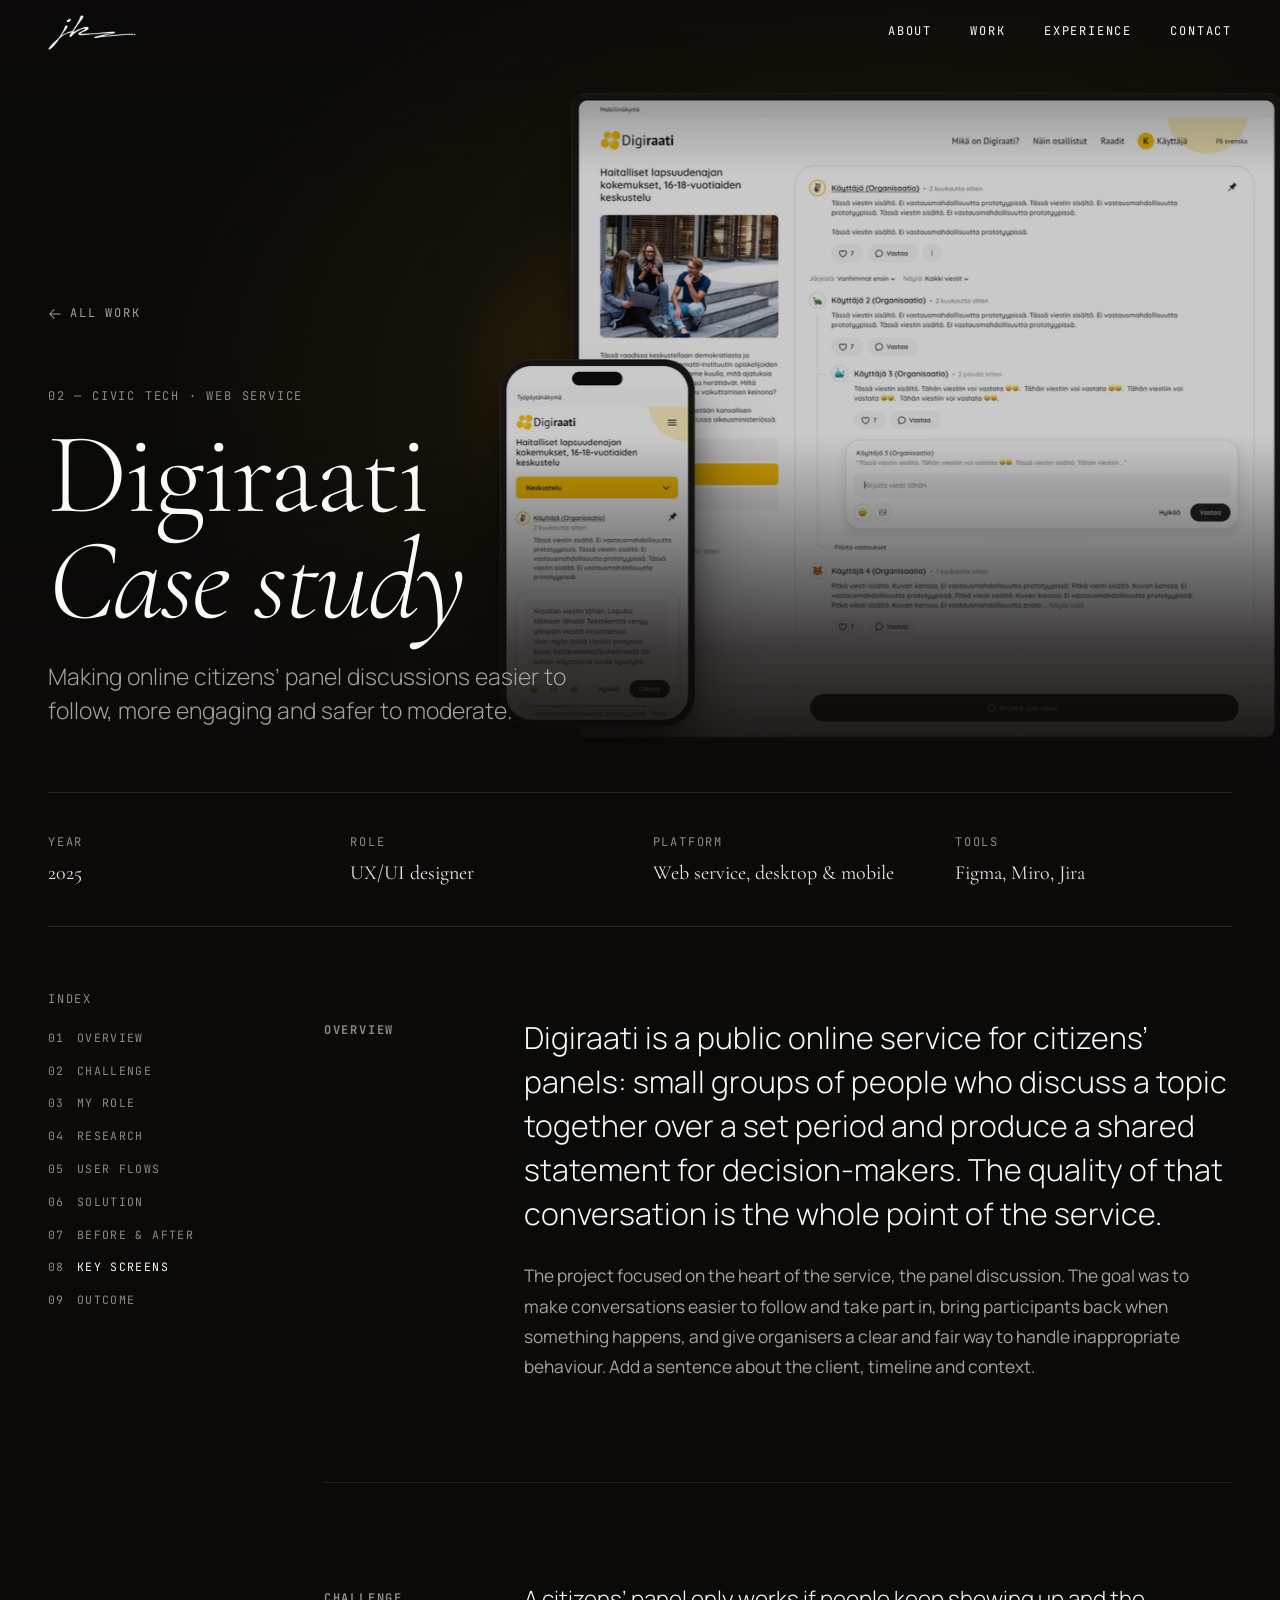
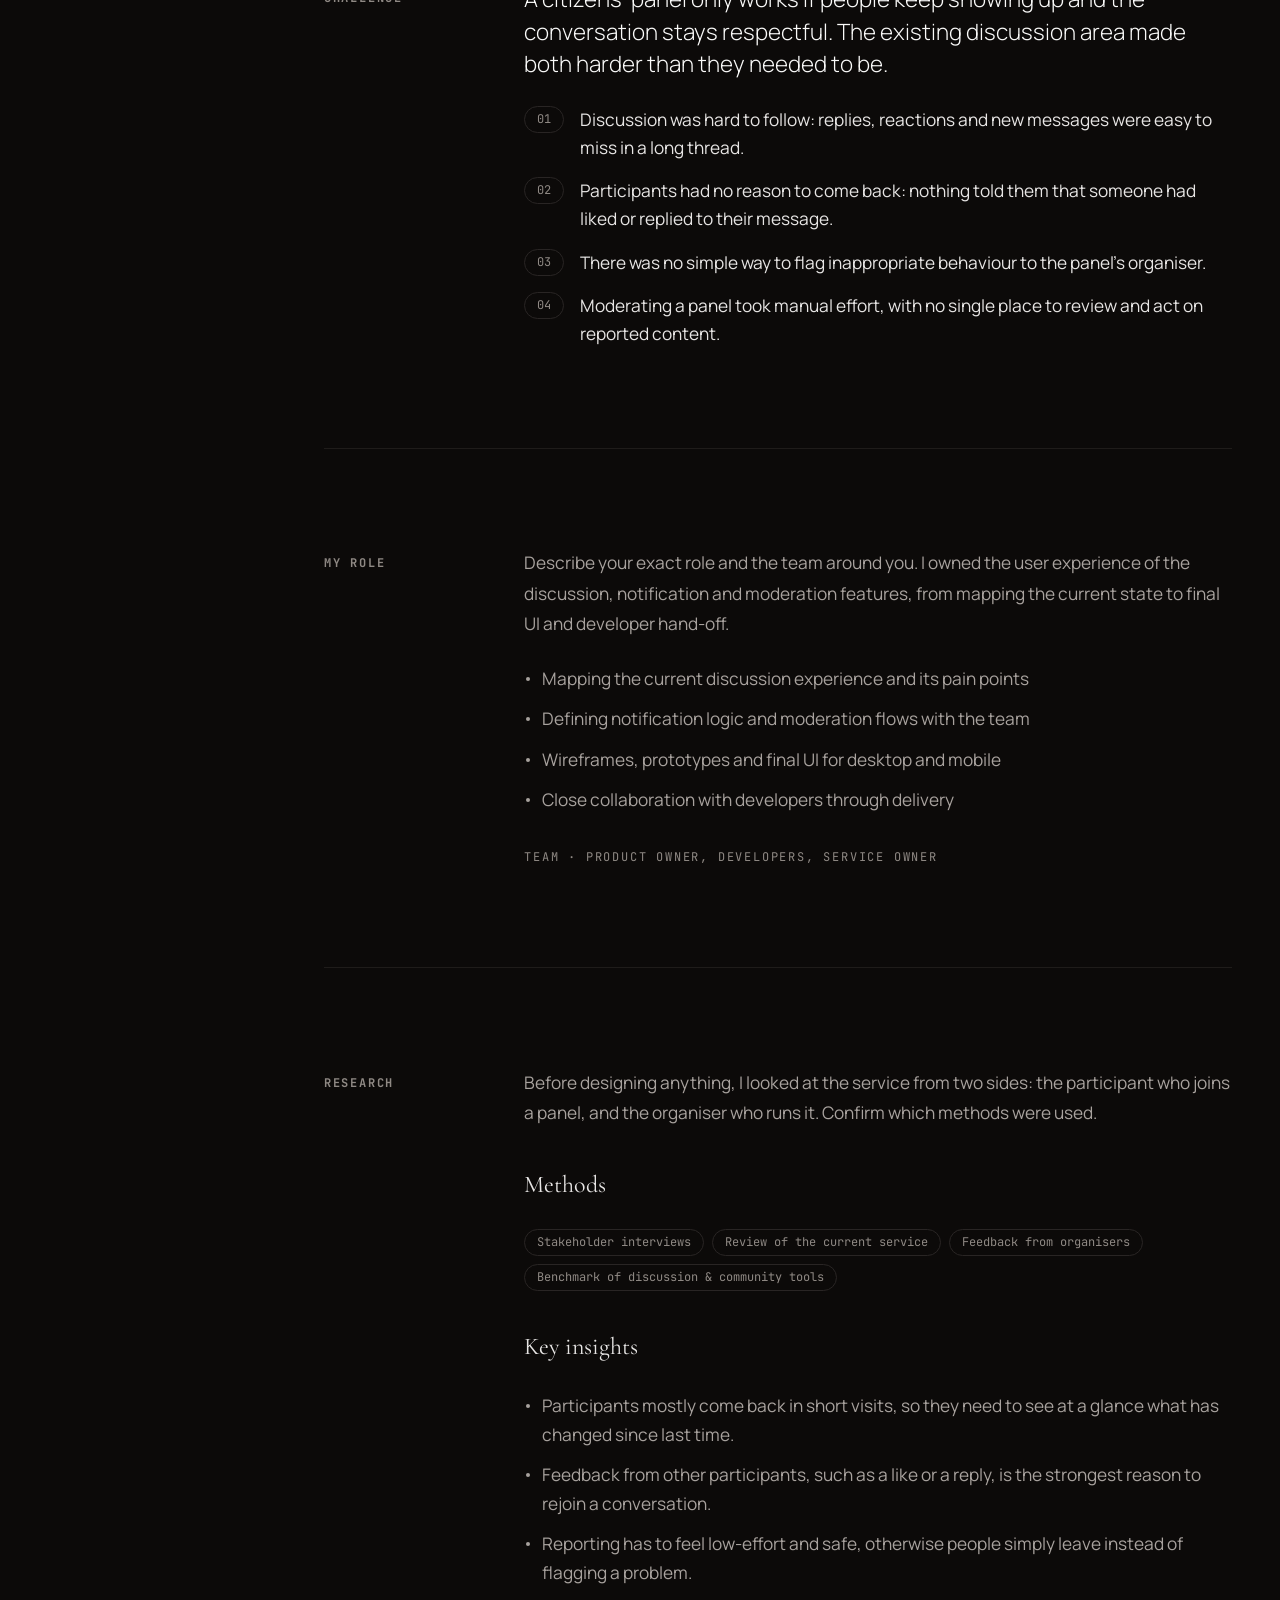
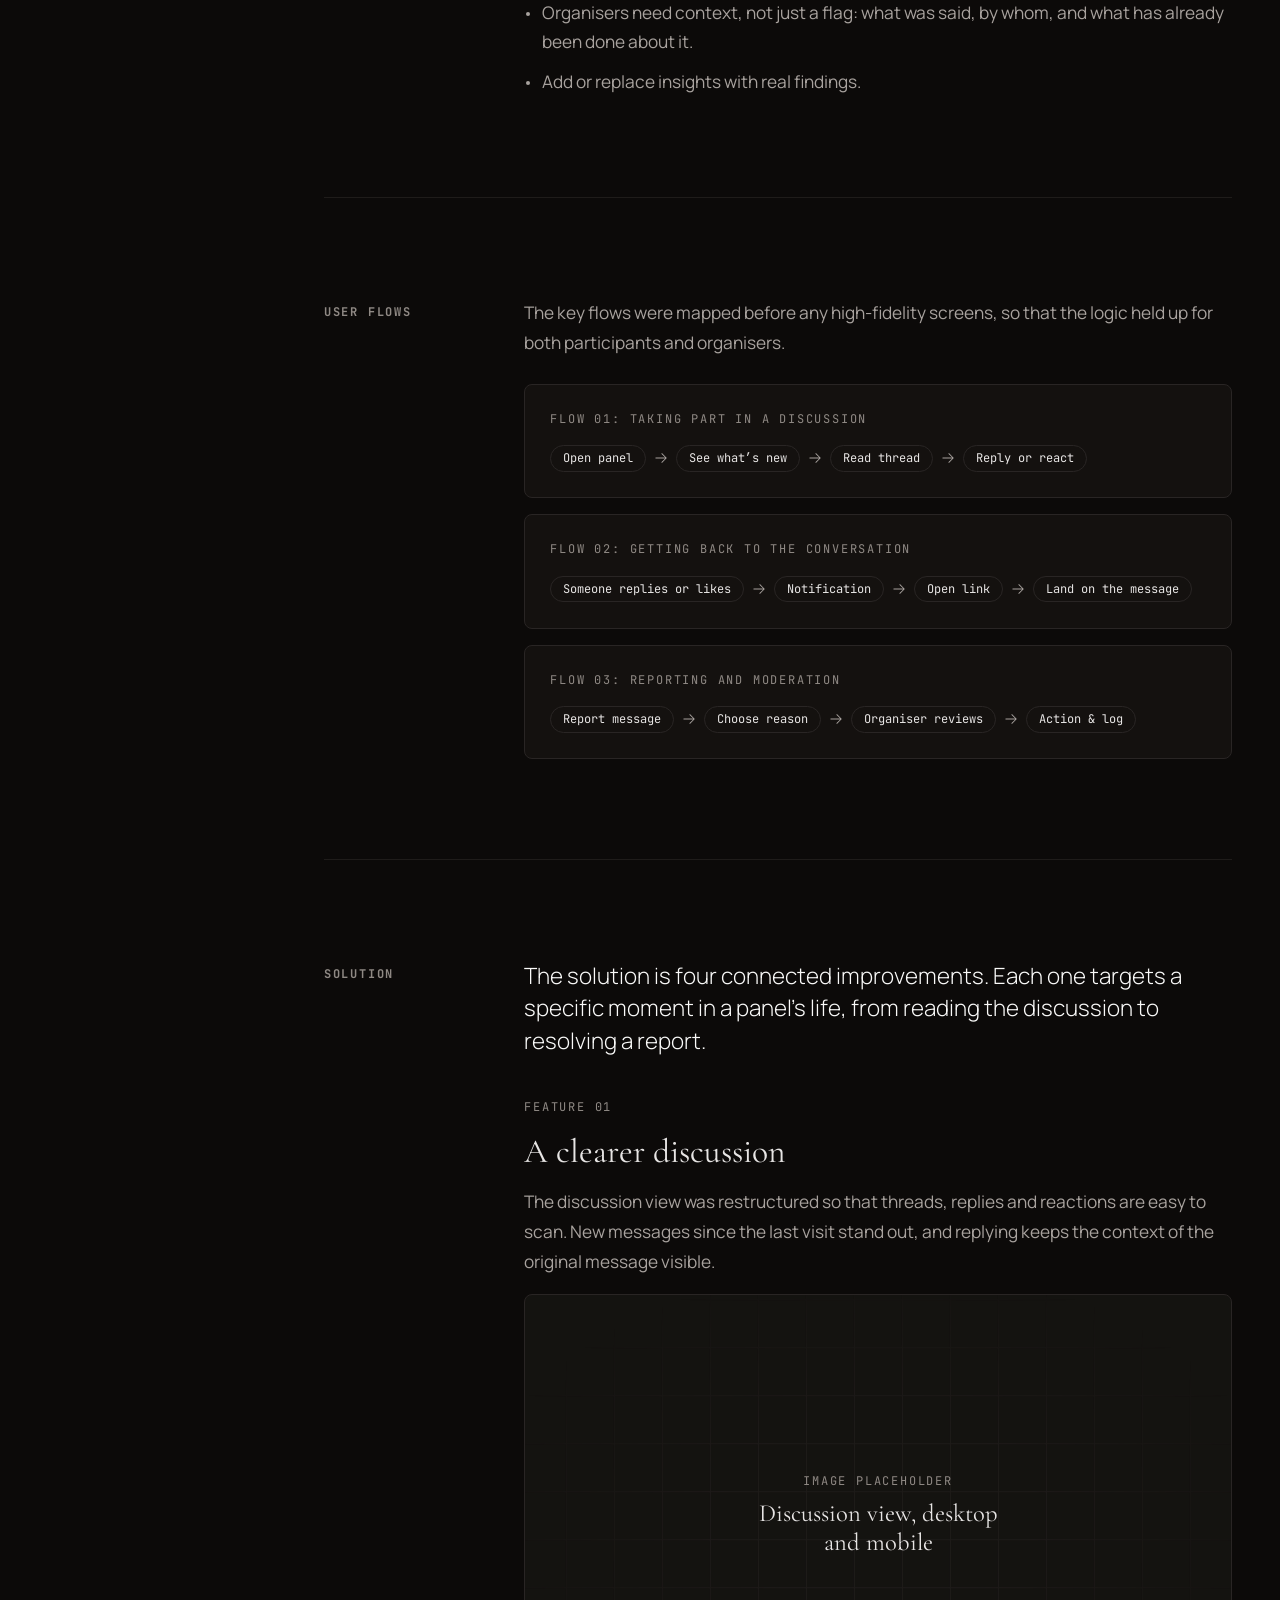
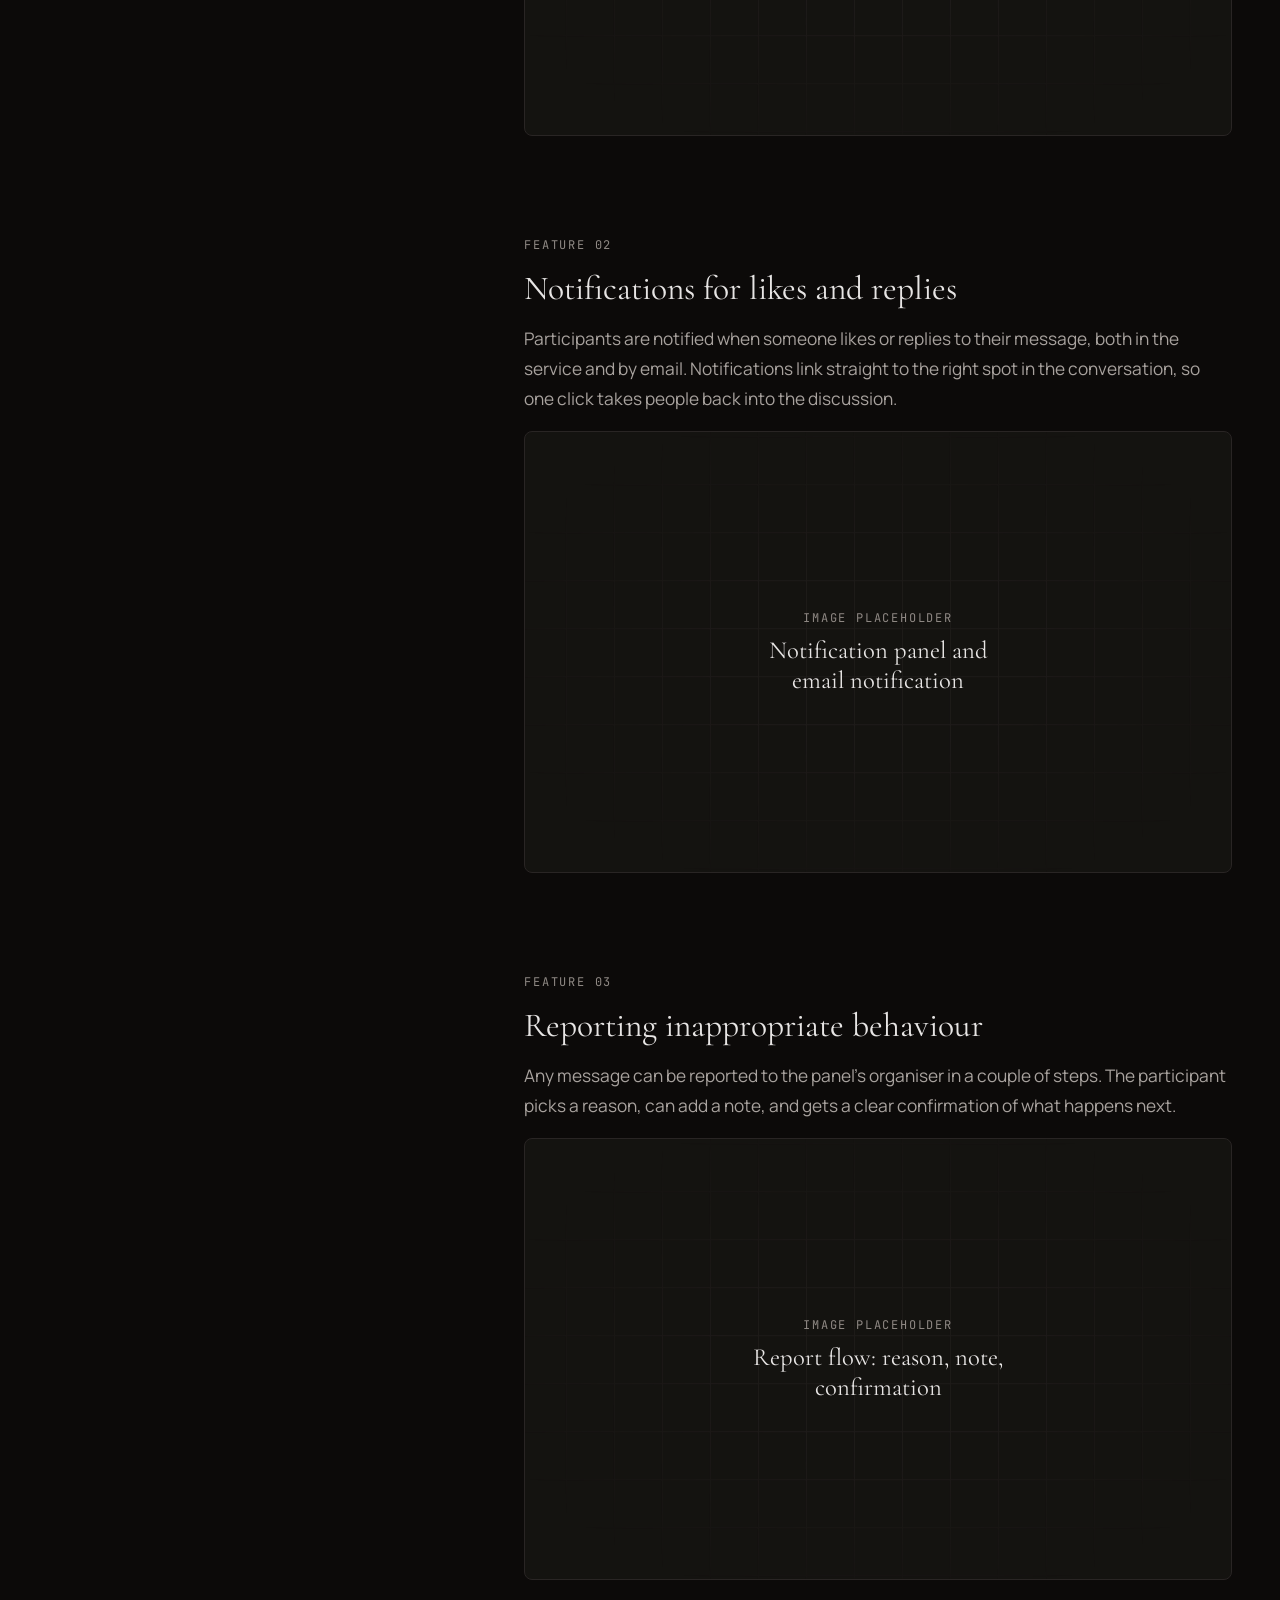
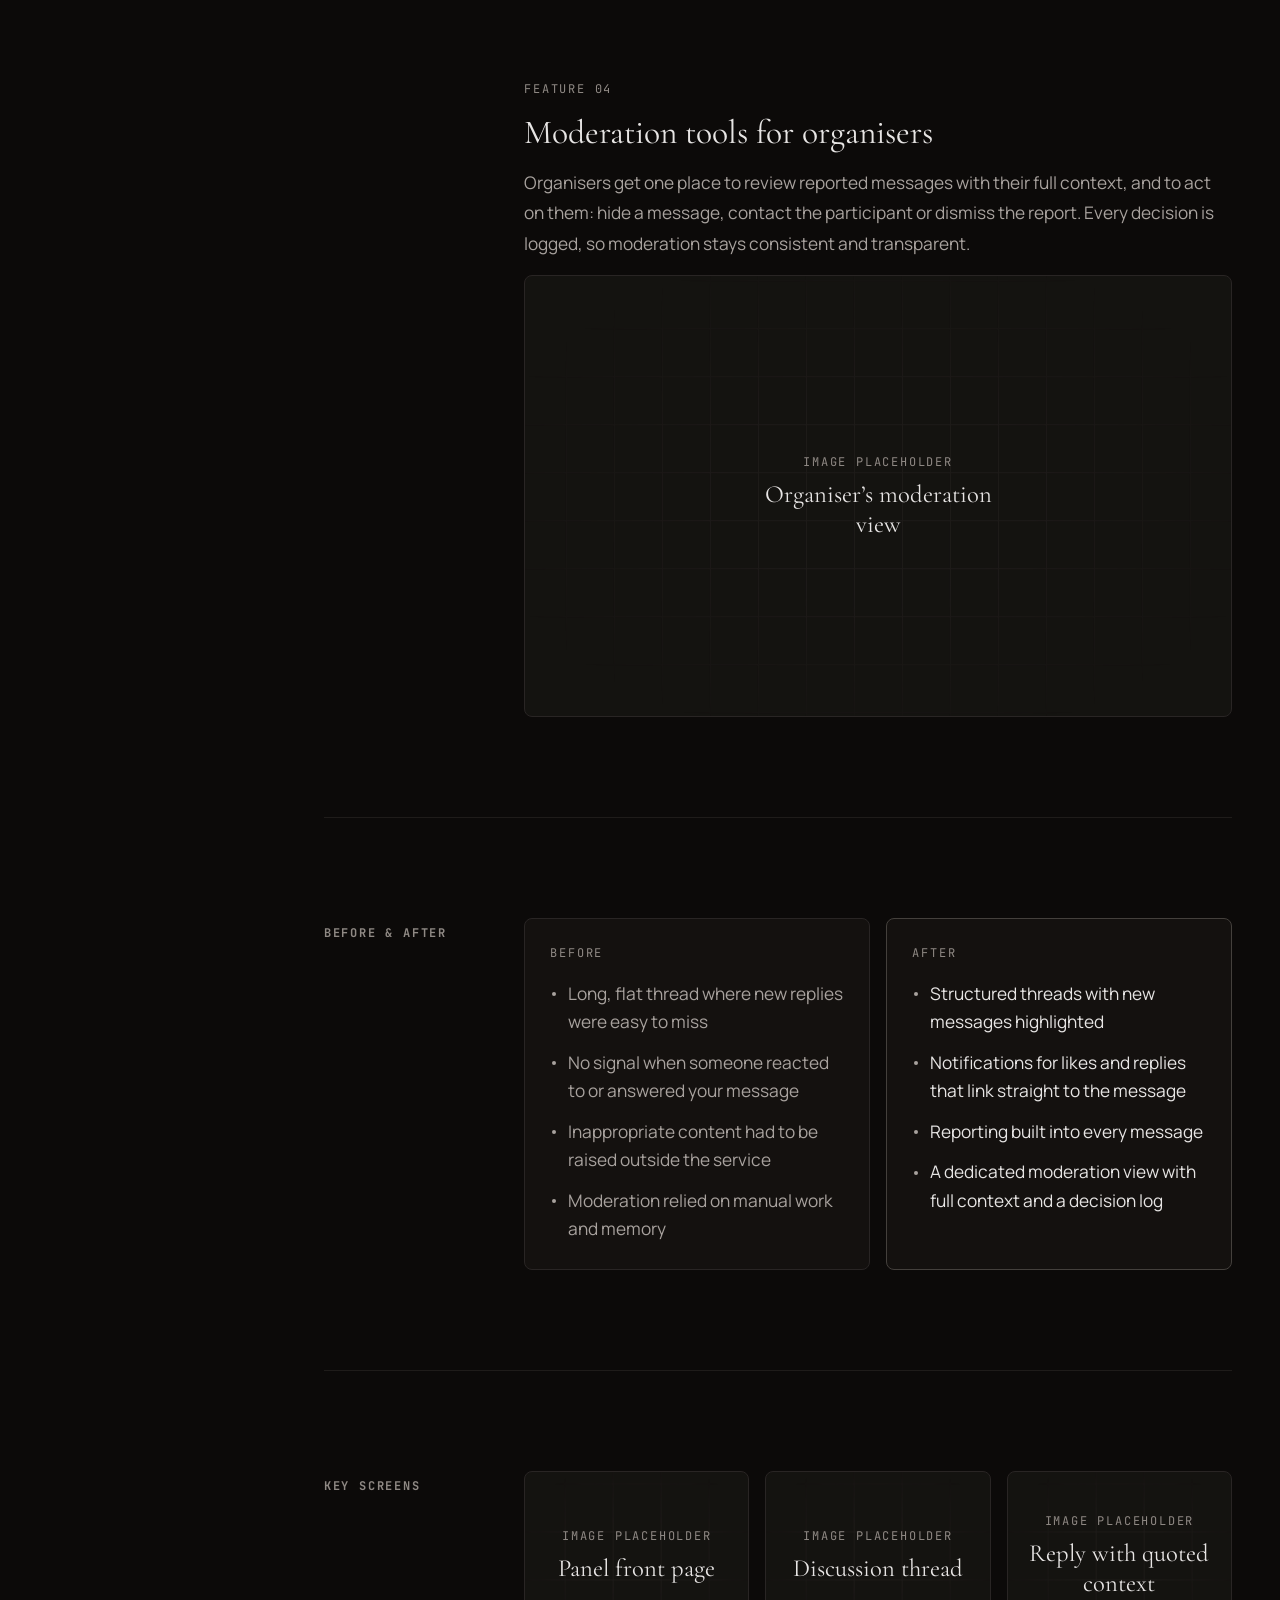
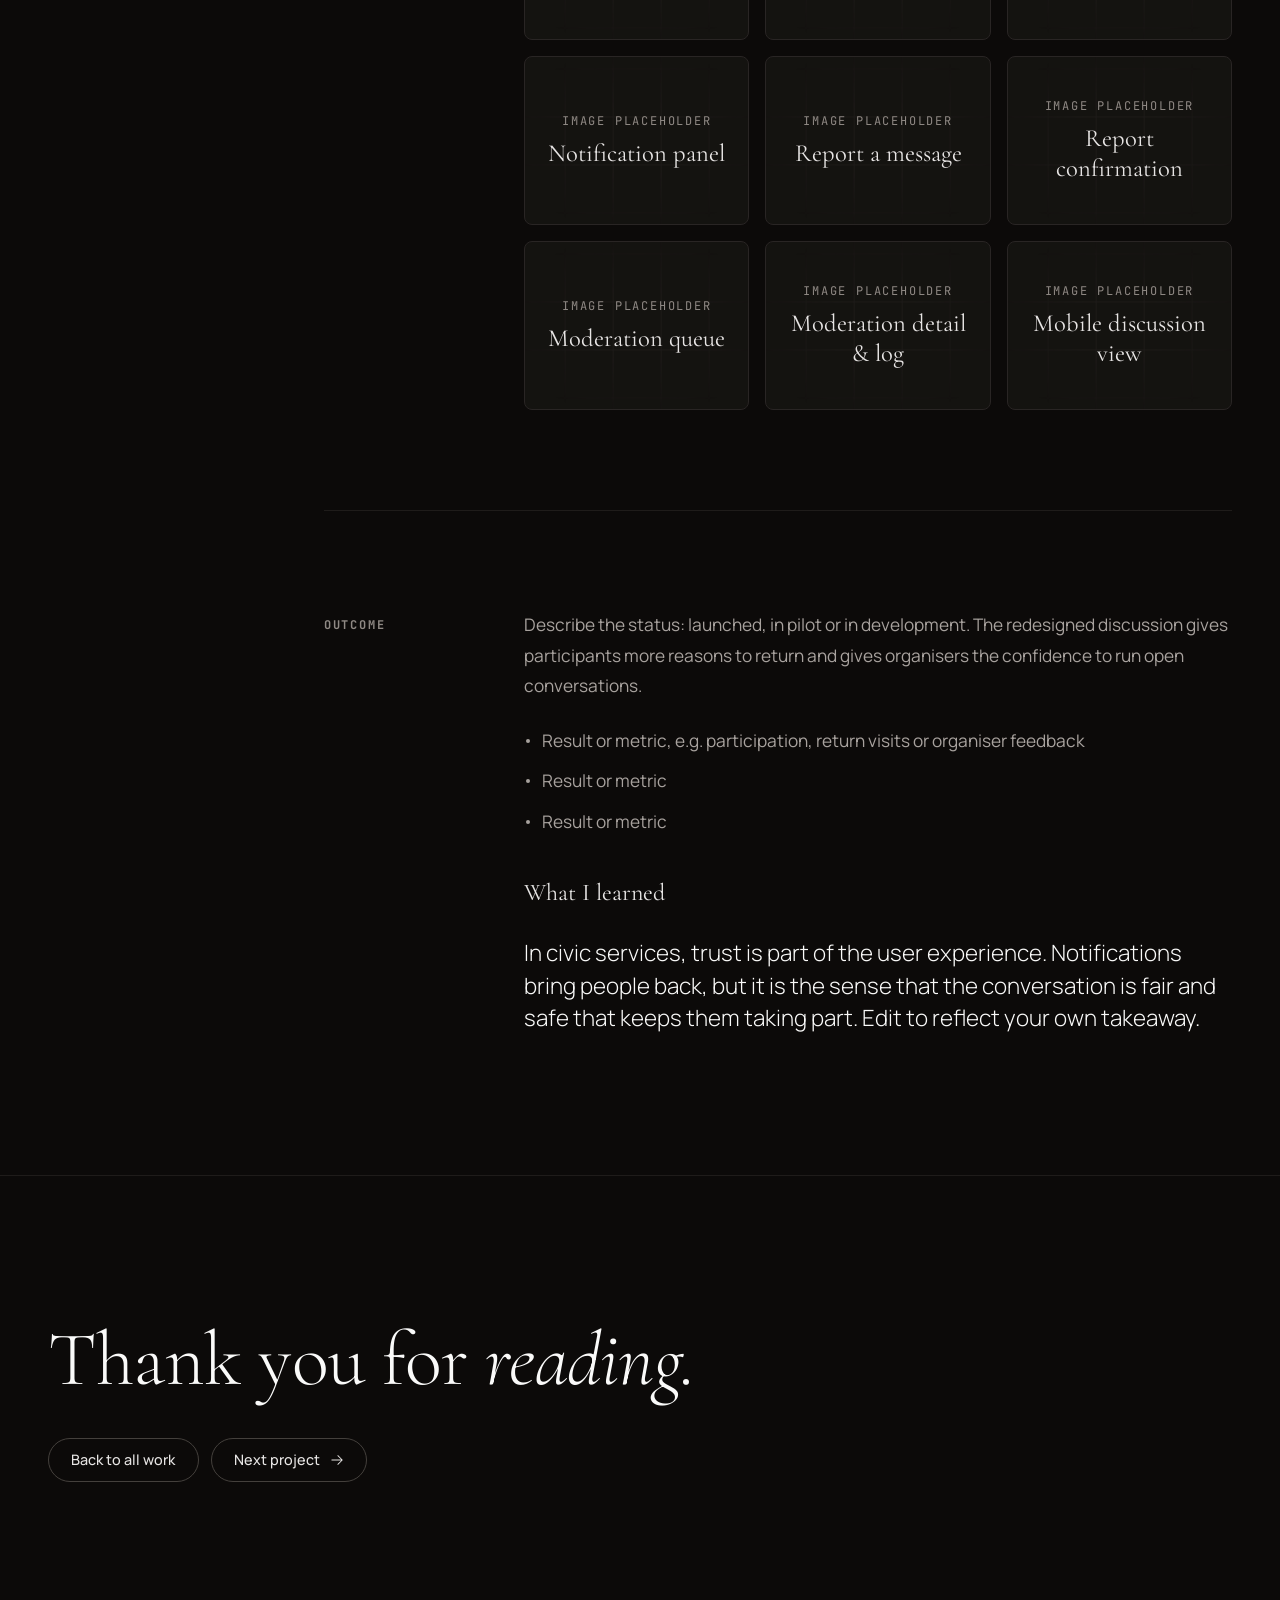
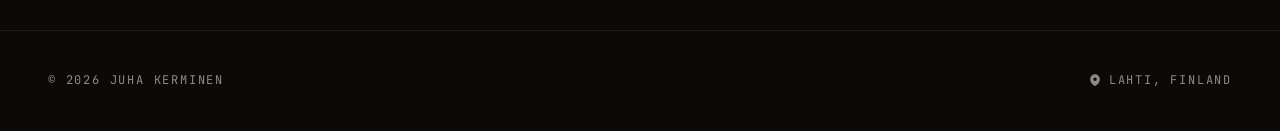
==== commit 9d9ba595: "Add files via upload" ====
--- a/work/02-digiraati/index.html
+++ b/work/02-digiraati/index.html
@@ -1,7 +1,7 @@
-<!DOCTYPE html><html lang="en" class="hide-ph" data-astro-cid-5hce7sga> <head><meta charset="utf-8"><meta name="viewport" content="width=device-width, initial-scale=1"><title>Digiraati: better conversations for online citizens’ panels — Case study</title><meta name="description" content="Making panel discussions easier to follow, keeping participants engaged with timely notifications, and giving organisers the tools to keep conversations safe and on topic."><link rel="canonical" href="https://example.vercel.app/work/02-digiraati/"><link rel="icon" href="../../favicon.png" type="image/png"><link rel="apple-touch-icon" href="../../favicon.png"><meta name="theme-color" content="#0f1113"><meta property="og:title" content="Digiraati: better conversations for online citizens’ panels — Case study"><meta property="og:description" content="Making panel discussions easier to follow, keeping participants engaged with timely notifications, and giving organisers the tools to keep conversations safe and on topic."><meta property="og:type" content="website"><script>document.documentElement.classList.add('js');</script><link rel="stylesheet" href="../../assets/index.Cccr0R0P.css">
+<!DOCTYPE html><html lang="en" class="hide-ph" data-astro-cid-5hce7sga> <head><meta charset="utf-8"><meta name="viewport" content="width=device-width, initial-scale=1"><title>Digiraati: Making online citizens’ panel discussions easier to follow, more engaging and safer to moderate — Case study</title><meta name="description" content="Making panel discussions easier to follow, keeping participants engaged with timely notifications, and giving organisers the tools to keep conversations safe and on topic."><link rel="canonical" href="https://example.vercel.app/work/02-digiraati/"><link rel="icon" href="../../favicon.png" type="image/png"><link rel="apple-touch-icon" href="../../favicon.png"><meta name="theme-color" content="#0f1113"><meta property="og:title" content="Digiraati: better conversations for online citizens’ panels — Case study"><meta property="og:description" content="Making panel discussions easier to follow, keeping participants engaged with timely notifications, and giving organisers the tools to keep conversations safe and on topic."><meta property="og:type" content="website"><script>document.documentElement.classList.add('js');</script><link rel="stylesheet" href="../../assets/index.DhpQsdCt.css">
 <link rel="stylesheet" href="../../assets/case.C8GbJv1V.css"><script type="module" src="../../assets/page.BT_9kWGp.js"></script></head> <body data-astro-cid-5hce7sga> <a class="skip" href="#main" data-astro-cid-5hce7sga>Skip to content</a> <header class="header" data-header data-astro-cid-3ef6ksr2> <div class="header__inner" data-astro-cid-3ef6ksr2> <a class="brand" href="../../index.html#home" aria-label="Juha Kerminen, home" data-astro-cid-3ef6ksr2> <span class="brand__logo" aria-hidden="true" data-astro-cid-3ef6ksr2></span> </a> <nav class="nav" aria-label="Primary" data-astro-cid-3ef6ksr2> <ul role="list" class="nav__list" data-astro-cid-3ef6ksr2> <li data-astro-cid-3ef6ksr2><a class="nav__link" href="../../index.html#about" data-nav="about" data-astro-cid-3ef6ksr2>About</a></li><li data-astro-cid-3ef6ksr2><a class="nav__link" href="../../index.html#work" data-nav="work" data-astro-cid-3ef6ksr2>Work</a></li><li data-astro-cid-3ef6ksr2><a class="nav__link" href="../../index.html#experience" data-nav="experience" data-astro-cid-3ef6ksr2>Experience</a></li><li data-astro-cid-3ef6ksr2><a class="nav__link" href="../../index.html#contact" data-nav="contact" data-astro-cid-3ef6ksr2>Contact</a></li> </ul> </nav> <button class="menu-btn" type="button" aria-expanded="false" aria-controls="mobile-menu" data-menu-btn data-astro-cid-3ef6ksr2> <span data-menu-label data-astro-cid-3ef6ksr2>Menu</span> <span class="menu-btn__icon" aria-hidden="true" data-astro-cid-3ef6ksr2><i data-astro-cid-3ef6ksr2></i><i data-astro-cid-3ef6ksr2></i></span> </button> </div> <div class="sheet" id="mobile-menu" data-menu hidden data-astro-cid-3ef6ksr2> <nav class="sheet__nav" aria-label="Mobile" data-astro-cid-3ef6ksr2> <ul role="list" data-astro-cid-3ef6ksr2> <li style="--i:0" data-astro-cid-3ef6ksr2><a href="../../index.html#about" class="sheet__link display" data-menu-link data-astro-cid-3ef6ksr2>About</a></li><li style="--i:1" data-astro-cid-3ef6ksr2><a href="../../index.html#work" class="sheet__link display" data-menu-link data-astro-cid-3ef6ksr2>Work</a></li><li style="--i:2" data-astro-cid-3ef6ksr2><a href="../../index.html#experience" class="sheet__link display" data-menu-link data-astro-cid-3ef6ksr2>Experience</a></li><li style="--i:3" data-astro-cid-3ef6ksr2><a href="../../index.html#contact" class="sheet__link display" data-menu-link data-astro-cid-3ef6ksr2>Contact</a></li> </ul> <p class="sheet__foot label" data-astro-cid-3ef6ksr2><a href="mailto:jkerminen@gmail.com" data-astro-cid-3ef6ksr2>jkerminen@gmail.com</a></p> </nav> </div> </header> <script type="module">const l=document.querySelector("[data-header]"),t=document.querySelector("[data-menu-btn]"),u=document.querySelector("[data-menu-label]"),o=document.querySelector("[data-menu]"),m=document.getElementById("main"),g=document.querySelector("footer"),n=e=>{t.setAttribute("aria-expanded",String(e)),u.textContent=e?"Close":"Menu",o.hidden=!e,document.documentElement.classList.toggle("menu-open",e),m?.toggleAttribute("inert",e),g?.toggleAttribute("inert",e),e&&o.querySelector("a")?.focus()};t.addEventListener("click",()=>n(t.getAttribute("aria-expanded")!=="true"));o.querySelectorAll("[data-menu-link]").forEach(e=>e.addEventListener("click",()=>n(!1)));document.addEventListener("keydown",e=>{e.key==="Escape"&&t.getAttribute("aria-expanded")==="true"&&(n(!1),t.focus())});matchMedia("(min-width: 48em)").addEventListener("change",e=>e.matches&&n(!1));const d=()=>l.classList.toggle("is-scrolled",scrollY>24);addEventListener("scroll",d,{passive:!0});d();const i=document.querySelectorAll("[data-nav]"),s=[...i].map(e=>document.getElementById(e.dataset.nav)).filter(Boolean);if(s.length){const e=new IntersectionObserver(a=>{for(const r of a)r.isIntersecting&&i.forEach(c=>c.classList.toggle("is-active",c.dataset.nav===r.target.id))},{rootMargin:"-45% 0px -50% 0px"});s.forEach(a=>e.observe(a))}</script>  <main id="main" tabindex="-1" data-astro-cid-5hce7sga> <article class="cs" data-astro-cid-s32tyb2m> <!-- Hero --> <header class="cs__hero" data-astro-cid-s32tyb2m> <div class="cs__hero-media" data-astro-cid-s32tyb2m> <picture data-astro-cid-s32tyb2m="true"> <source srcset="../../assets/02-digiraati-hero.B4yS6tTe_2hxxGk.avif 960w, ../../assets/02-digiraati-hero.B4yS6tTe_1S0Yid.avif 1600w, ../../assets/02-digiraati-hero.B4yS6tTe_9fsJI.avif 2400w, ../../assets/02-digiraati-hero.B4yS6tTe_Z1P1hn.avif 2880w" type="image/avif" sizes="100vw">  <img src="../../assets/02-digiraati-hero.B4yS6tTe_kVo5j.webp" srcset="../../assets/02-digiraati-hero.B4yS6tTe_Z2udNAN.webp 960w, ../../assets/02-digiraati-hero.B4yS6tTe_14HPOf.webp 1600w, ../../assets/02-digiraati-hero.B4yS6tTe_w1S7p.webp 2400w, ../../assets/02-digiraati-hero.B4yS6tTe_kVo5j.webp 2880w" alt="Digiraati: redesigned discussion view" sizes="100vw" loading="eager" fetchpriority="high" data-astro-cid-s32tyb2m="true" decoding="async" width="2880" height="1640" class="cs__hero-img"> </picture> </div> <div class="container cs__hero-inner" data-astro-cid-s32tyb2m> <a class="cs__back label" href="../../index.html#work" data-astro-cid-s32tyb2m> <svg viewBox="0 0 24 24" fill="currentColor" width="14" height="14" aria-hidden="true" data-astro-cid-s32tyb2m><path fill-rule="evenodd" d="M11.03 3.97a.75.75 0 0 1 0 1.06l-6.22 6.22H21a.75.75 0 0 1 0 1.5H4.81l6.22 6.22a.75.75 0 1 1-1.06 1.06l-7.5-7.5a.75.75 0 0 1 0-1.06l7.5-7.5a.75.75 0 0 1 1.06 0Z" clip-rule="evenodd" data-astro-cid-s32tyb2m></path></svg>
 All work
-</a> <p class="label cs__eyebrow" data-reveal data-astro-cid-s32tyb2m>02 — Civic tech · Web service</p> <h1 class="display cs__title" data-reveal style="--reveal-i:1" data-astro-cid-s32tyb2m> <span data-astro-cid-s32tyb2m>Digiraati</span> <em data-astro-cid-s32tyb2m>Case study</em> </h1> <p class="cs__subtitle" data-reveal style="--reveal-i:2" data-astro-cid-s32tyb2m>Better conversations for online citizens’ panels.</p> </div> </header> <!-- Meta --> <div class="container" data-astro-cid-s32tyb2m> <dl class="cs__meta" data-reveal data-astro-cid-s32tyb2m> <div data-astro-cid-s32tyb2m><dt class="label" data-astro-cid-s32tyb2m>Year</dt><dd data-astro-cid-s32tyb2m>2025</dd></div> <div data-astro-cid-s32tyb2m><dt class="label" data-astro-cid-s32tyb2m>Role</dt><dd data-astro-cid-s32tyb2m>UX/UI designer</dd></div> <div data-astro-cid-s32tyb2m><dt class="label" data-astro-cid-s32tyb2m>Platform</dt><dd data-astro-cid-s32tyb2m>Web service, desktop &amp; mobile</dd></div> <div data-astro-cid-s32tyb2m><dt class="label" data-astro-cid-s32tyb2m>Tools</dt><dd data-astro-cid-s32tyb2m>Figma, Miro, Jira</dd></div> </dl> </div> <div class="container cs__layout" data-astro-cid-s32tyb2m> <!-- Sticky index --> <nav class="cs__index" aria-label="Case study sections" data-astro-cid-s32tyb2m> <p class="label cs__index-title" data-astro-cid-s32tyb2m>Index</p> <ol role="list" data-astro-cid-s32tyb2m> <li data-astro-cid-s32tyb2m><a href="#overview" data-cs-nav="overview" data-astro-cid-s32tyb2m><span class="cs__index-n" data-astro-cid-s32tyb2m>01</span>Overview</a></li><li data-astro-cid-s32tyb2m><a href="#challenge" data-cs-nav="challenge" data-astro-cid-s32tyb2m><span class="cs__index-n" data-astro-cid-s32tyb2m>02</span>Challenge</a></li><li data-astro-cid-s32tyb2m><a href="#role" data-cs-nav="role" data-astro-cid-s32tyb2m><span class="cs__index-n" data-astro-cid-s32tyb2m>03</span>My role</a></li><li data-astro-cid-s32tyb2m><a href="#research" data-cs-nav="research" data-astro-cid-s32tyb2m><span class="cs__index-n" data-astro-cid-s32tyb2m>04</span>Research</a></li><li data-astro-cid-s32tyb2m><a href="#flows" data-cs-nav="flows" data-astro-cid-s32tyb2m><span class="cs__index-n" data-astro-cid-s32tyb2m>05</span>User flows</a></li><li data-astro-cid-s32tyb2m><a href="#solution" data-cs-nav="solution" data-astro-cid-s32tyb2m><span class="cs__index-n" data-astro-cid-s32tyb2m>06</span>Solution</a></li><li data-astro-cid-s32tyb2m><a href="#before-after" data-cs-nav="before-after" data-astro-cid-s32tyb2m><span class="cs__index-n" data-astro-cid-s32tyb2m>07</span>Before &amp; after</a></li><li data-astro-cid-s32tyb2m><a href="#screens" data-cs-nav="screens" data-astro-cid-s32tyb2m><span class="cs__index-n" data-astro-cid-s32tyb2m>08</span>Key screens</a></li><li data-astro-cid-s32tyb2m><a href="#outcome" data-cs-nav="outcome" data-astro-cid-s32tyb2m><span class="cs__index-n" data-astro-cid-s32tyb2m>09</span>Outcome</a></li> </ol> </nav> <div class="cs__body" data-astro-cid-s32tyb2m> <section class="cs__sec" id="overview" aria-labelledby="h-overview" data-astro-cid-s32tyb2m> <h2 class="label cs__label" id="h-overview" data-astro-cid-s32tyb2m>Overview</h2> <div class="cs__content" data-reveal data-astro-cid-s32tyb2m> <p class="cs__lead" data-astro-cid-s32tyb2m>Digiraati is a public online service for citizens’ panels: small groups of people who discuss a topic together over a set period and produce a shared statement for decision-makers. The quality of that conversation is the whole point of the service.</p> <p class="cs__p" data-astro-cid-s32tyb2m>The project focused on the heart of the service, the panel discussion. The goal was to make conversations easier to follow and take part in, bring participants back when something happens, and give organisers a clear and fair way to handle inappropriate behaviour. Add a sentence about the client, timeline and context.</p> </div> </section> <section class="cs__sec" id="challenge" aria-labelledby="h-challenge" data-astro-cid-s32tyb2m> <h2 class="label cs__label" id="h-challenge" data-astro-cid-s32tyb2m>Challenge</h2> <div class="cs__content" data-reveal data-astro-cid-s32tyb2m> <p class="cs__lead cs__lead--s" data-astro-cid-s32tyb2m>A citizens’ panel only works if people keep showing up and the conversation stays respectful. The existing discussion area made both harder than they needed to be.</p> <ol role="list" class="cs__numbered" data-astro-cid-s32tyb2m> <li data-astro-cid-s32tyb2m><span class="pill" data-astro-cid-s32tyb2m>01</span><span data-astro-cid-s32tyb2m>Discussion was hard to follow: replies, reactions and new messages were easy to miss in a long thread.</span></li><li data-astro-cid-s32tyb2m><span class="pill" data-astro-cid-s32tyb2m>02</span><span data-astro-cid-s32tyb2m>Participants had no reason to come back: nothing told them that someone had liked or replied to their message.</span></li><li data-astro-cid-s32tyb2m><span class="pill" data-astro-cid-s32tyb2m>03</span><span data-astro-cid-s32tyb2m>There was no simple way to flag inappropriate behaviour to the panel’s organiser.</span></li><li data-astro-cid-s32tyb2m><span class="pill" data-astro-cid-s32tyb2m>04</span><span data-astro-cid-s32tyb2m>Moderating a panel took manual effort, with no single place to review and act on reported content.</span></li> </ol> </div> </section> <section class="cs__sec" id="role" aria-labelledby="h-role" data-astro-cid-s32tyb2m> <h2 class="label cs__label" id="h-role" data-astro-cid-s32tyb2m>My role</h2> <div class="cs__content" data-reveal data-astro-cid-s32tyb2m> <p class="cs__p" data-astro-cid-s32tyb2m>Describe your exact role and the team around you. I owned the user experience of the discussion, notification and moderation features, from mapping the current state to final UI and developer hand-off.</p> <ul role="list" class="cs__dots" data-astro-cid-s32tyb2m><li data-astro-cid-s32tyb2m>Mapping the current discussion experience and its pain points</li><li data-astro-cid-s32tyb2m>Defining notification logic and moderation flows with the team</li><li data-astro-cid-s32tyb2m>Wireframes, prototypes and final UI for desktop and mobile</li><li data-astro-cid-s32tyb2m>Close collaboration with developers through delivery</li></ul> <p class="label cs__team" data-astro-cid-s32tyb2m>Team · <span data-astro-cid-s32tyb2m>Product owner, developers, service owner</span></p> </div> </section> <section class="cs__sec" id="research" aria-labelledby="h-research" data-astro-cid-s32tyb2m> <h2 class="label cs__label" id="h-research" data-astro-cid-s32tyb2m>Research</h2> <div class="cs__content" data-reveal data-astro-cid-s32tyb2m> <p class="cs__p" data-astro-cid-s32tyb2m>Before designing anything, I looked at the service from two sides: the participant who joins a panel, and the organiser who runs it. Confirm which methods were used.</p> <h3 class="cs__h" data-astro-cid-s32tyb2m>Methods</h3> <ul role="list" class="cs__pills" data-astro-cid-s32tyb2m><li class="pill" data-astro-cid-s32tyb2m>Stakeholder interviews</li><li class="pill" data-astro-cid-s32tyb2m>Review of the current service</li><li class="pill" data-astro-cid-s32tyb2m>Feedback from organisers</li><li class="pill" data-astro-cid-s32tyb2m>Benchmark of discussion &amp; community tools</li></ul> <h3 class="cs__h" data-astro-cid-s32tyb2m>Key insights</h3> <ul role="list" class="cs__dots" data-astro-cid-s32tyb2m><li data-astro-cid-s32tyb2m>Participants mostly come back in short visits, so they need to see at a glance what has changed since last time.</li><li data-astro-cid-s32tyb2m>Feedback from other participants, such as a like or a reply, is the strongest reason to rejoin a conversation.</li><li data-astro-cid-s32tyb2m>Reporting has to feel low-effort and safe, otherwise people simply leave instead of flagging a problem.</li><li data-astro-cid-s32tyb2m>Organisers need context, not just a flag: what was said, by whom, and what has already been done about it.</li><li data-astro-cid-s32tyb2m>Add or replace insights with real findings.</li></ul> </div> </section> <section class="cs__sec" id="flows" aria-labelledby="h-flows" data-astro-cid-s32tyb2m> <h2 class="label cs__label" id="h-flows" data-astro-cid-s32tyb2m>User flows</h2> <div class="cs__content" data-reveal data-astro-cid-s32tyb2m> <p class="cs__p" data-astro-cid-s32tyb2m>The key flows were mapped before any high-fidelity screens, so that the logic held up for both participants and organisers.</p> <div class="cs__flows" data-astro-cid-s32tyb2m> <div class="card cs__flow" data-astro-cid-s32tyb2m> <p class="label" data-astro-cid-s32tyb2m>Flow 01: Taking part in a discussion</p> <ol role="list" class="cs__steps" data-astro-cid-s32tyb2m> <li data-astro-cid-s32tyb2m> <span class="pill" data-astro-cid-s32tyb2m>Open panel</span> <span class="cs__arrow" data-astro-cid-s32tyb2m><svg viewBox="0 0 24 24" fill="currentColor" width="14" height="14" aria-hidden="true"><path fill-rule="evenodd" d="M12.97 3.97a.75.75 0 0 1 1.06 0l7.5 7.5a.75.75 0 0 1 0 1.06l-7.5 7.5a.75.75 0 1 1-1.06-1.06l6.22-6.22H3a.75.75 0 0 1 0-1.5h16.19l-6.22-6.22a.75.75 0 0 1 0-1.06Z" clip-rule="evenodd" /></svg></span> </li><li data-astro-cid-s32tyb2m> <span class="pill" data-astro-cid-s32tyb2m>See what’s new</span> <span class="cs__arrow" data-astro-cid-s32tyb2m><svg viewBox="0 0 24 24" fill="currentColor" width="14" height="14" aria-hidden="true"><path fill-rule="evenodd" d="M12.97 3.97a.75.75 0 0 1 1.06 0l7.5 7.5a.75.75 0 0 1 0 1.06l-7.5 7.5a.75.75 0 1 1-1.06-1.06l6.22-6.22H3a.75.75 0 0 1 0-1.5h16.19l-6.22-6.22a.75.75 0 0 1 0-1.06Z" clip-rule="evenodd" /></svg></span> </li><li data-astro-cid-s32tyb2m> <span class="pill" data-astro-cid-s32tyb2m>Read thread</span> <span class="cs__arrow" data-astro-cid-s32tyb2m><svg viewBox="0 0 24 24" fill="currentColor" width="14" height="14" aria-hidden="true"><path fill-rule="evenodd" d="M12.97 3.97a.75.75 0 0 1 1.06 0l7.5 7.5a.75.75 0 0 1 0 1.06l-7.5 7.5a.75.75 0 1 1-1.06-1.06l6.22-6.22H3a.75.75 0 0 1 0-1.5h16.19l-6.22-6.22a.75.75 0 0 1 0-1.06Z" clip-rule="evenodd" /></svg></span> </li><li data-astro-cid-s32tyb2m> <span class="pill" data-astro-cid-s32tyb2m>Reply or react</span>  </li> </ol> </div><div class="card cs__flow" data-astro-cid-s32tyb2m> <p class="label" data-astro-cid-s32tyb2m>Flow 02: Getting back to the conversation</p> <ol role="list" class="cs__steps" data-astro-cid-s32tyb2m> <li data-astro-cid-s32tyb2m> <span class="pill" data-astro-cid-s32tyb2m>Someone replies or likes</span> <span class="cs__arrow" data-astro-cid-s32tyb2m><svg viewBox="0 0 24 24" fill="currentColor" width="14" height="14" aria-hidden="true"><path fill-rule="evenodd" d="M12.97 3.97a.75.75 0 0 1 1.06 0l7.5 7.5a.75.75 0 0 1 0 1.06l-7.5 7.5a.75.75 0 1 1-1.06-1.06l6.22-6.22H3a.75.75 0 0 1 0-1.5h16.19l-6.22-6.22a.75.75 0 0 1 0-1.06Z" clip-rule="evenodd" /></svg></span> </li><li data-astro-cid-s32tyb2m> <span class="pill" data-astro-cid-s32tyb2m>Notification</span> <span class="cs__arrow" data-astro-cid-s32tyb2m><svg viewBox="0 0 24 24" fill="currentColor" width="14" height="14" aria-hidden="true"><path fill-rule="evenodd" d="M12.97 3.97a.75.75 0 0 1 1.06 0l7.5 7.5a.75.75 0 0 1 0 1.06l-7.5 7.5a.75.75 0 1 1-1.06-1.06l6.22-6.22H3a.75.75 0 0 1 0-1.5h16.19l-6.22-6.22a.75.75 0 0 1 0-1.06Z" clip-rule="evenodd" /></svg></span> </li><li data-astro-cid-s32tyb2m> <span class="pill" data-astro-cid-s32tyb2m>Open link</span> <span class="cs__arrow" data-astro-cid-s32tyb2m><svg viewBox="0 0 24 24" fill="currentColor" width="14" height="14" aria-hidden="true"><path fill-rule="evenodd" d="M12.97 3.97a.75.75 0 0 1 1.06 0l7.5 7.5a.75.75 0 0 1 0 1.06l-7.5 7.5a.75.75 0 1 1-1.06-1.06l6.22-6.22H3a.75.75 0 0 1 0-1.5h16.19l-6.22-6.22a.75.75 0 0 1 0-1.06Z" clip-rule="evenodd" /></svg></span> </li><li data-astro-cid-s32tyb2m> <span class="pill" data-astro-cid-s32tyb2m>Land on the message</span>  </li> </ol> </div><div class="card cs__flow" data-astro-cid-s32tyb2m> <p class="label" data-astro-cid-s32tyb2m>Flow 03: Reporting and moderation</p> <ol role="list" class="cs__steps" data-astro-cid-s32tyb2m> <li data-astro-cid-s32tyb2m> <span class="pill" data-astro-cid-s32tyb2m>Report message</span> <span class="cs__arrow" data-astro-cid-s32tyb2m><svg viewBox="0 0 24 24" fill="currentColor" width="14" height="14" aria-hidden="true"><path fill-rule="evenodd" d="M12.97 3.97a.75.75 0 0 1 1.06 0l7.5 7.5a.75.75 0 0 1 0 1.06l-7.5 7.5a.75.75 0 1 1-1.06-1.06l6.22-6.22H3a.75.75 0 0 1 0-1.5h16.19l-6.22-6.22a.75.75 0 0 1 0-1.06Z" clip-rule="evenodd" /></svg></span> </li><li data-astro-cid-s32tyb2m> <span class="pill" data-astro-cid-s32tyb2m>Choose reason</span> <span class="cs__arrow" data-astro-cid-s32tyb2m><svg viewBox="0 0 24 24" fill="currentColor" width="14" height="14" aria-hidden="true"><path fill-rule="evenodd" d="M12.97 3.97a.75.75 0 0 1 1.06 0l7.5 7.5a.75.75 0 0 1 0 1.06l-7.5 7.5a.75.75 0 1 1-1.06-1.06l6.22-6.22H3a.75.75 0 0 1 0-1.5h16.19l-6.22-6.22a.75.75 0 0 1 0-1.06Z" clip-rule="evenodd" /></svg></span> </li><li data-astro-cid-s32tyb2m> <span class="pill" data-astro-cid-s32tyb2m>Organiser reviews</span> <span class="cs__arrow" data-astro-cid-s32tyb2m><svg viewBox="0 0 24 24" fill="currentColor" width="14" height="14" aria-hidden="true"><path fill-rule="evenodd" d="M12.97 3.97a.75.75 0 0 1 1.06 0l7.5 7.5a.75.75 0 0 1 0 1.06l-7.5 7.5a.75.75 0 1 1-1.06-1.06l6.22-6.22H3a.75.75 0 0 1 0-1.5h16.19l-6.22-6.22a.75.75 0 0 1 0-1.06Z" clip-rule="evenodd" /></svg></span> </li><li data-astro-cid-s32tyb2m> <span class="pill" data-astro-cid-s32tyb2m>Action &amp; log</span>  </li> </ol> </div> </div> </div> </section> <section class="cs__sec" id="solution" aria-labelledby="h-solution" data-astro-cid-s32tyb2m> <h2 class="label cs__label" id="h-solution" data-astro-cid-s32tyb2m>Solution</h2> <div class="cs__content" data-reveal data-astro-cid-s32tyb2m> <p class="cs__lead cs__lead--s" data-astro-cid-s32tyb2m>The solution is four connected improvements. Each one targets a specific moment in a panel’s life, from reading the discussion to resolving a report.</p> <div class="cs__features" data-astro-cid-s32tyb2m> <div class="cs__feature" data-astro-cid-s32tyb2m> <p class="label" data-astro-cid-s32tyb2m>Feature 01</p> <h3 class="cs__fh" data-astro-cid-s32tyb2m>A clearer discussion</h3> <p class="cs__p" data-astro-cid-s32tyb2m>The discussion view was restructured so that threads, replies and reactions are easy to scan. New messages since the last visit stand out, and replying keeps the context of the original message visible.</p> <figure class="iph" style="aspect-ratio:16 / 10" data-astro-cid-ksyxse4x> <div class="iph__grid" aria-hidden="true" data-astro-cid-ksyxse4x></div> <figcaption class="iph__cap" data-astro-cid-ksyxse4x> <span class="label" data-astro-cid-ksyxse4x>Image placeholder</span> <span class="iph__label" data-astro-cid-ksyxse4x>Discussion view, desktop and mobile</span> </figcaption> </figure>  </div><div class="cs__feature" data-astro-cid-s32tyb2m> <p class="label" data-astro-cid-s32tyb2m>Feature 02</p> <h3 class="cs__fh" data-astro-cid-s32tyb2m>Notifications for likes and replies</h3> <p class="cs__p" data-astro-cid-s32tyb2m>Participants are notified when someone likes or replies to their message, both in the service and by email. Notifications link straight to the right spot in the conversation, so one click takes people back into the discussion.</p> <figure class="iph" style="aspect-ratio:16 / 10" data-astro-cid-ksyxse4x> <div class="iph__grid" aria-hidden="true" data-astro-cid-ksyxse4x></div> <figcaption class="iph__cap" data-astro-cid-ksyxse4x> <span class="label" data-astro-cid-ksyxse4x>Image placeholder</span> <span class="iph__label" data-astro-cid-ksyxse4x>Notification panel and email notification</span> </figcaption> </figure>  </div><div class="cs__feature" data-astro-cid-s32tyb2m> <p class="label" data-astro-cid-s32tyb2m>Feature 03</p> <h3 class="cs__fh" data-astro-cid-s32tyb2m>Reporting inappropriate behaviour</h3> <p class="cs__p" data-astro-cid-s32tyb2m>Any message can be reported to the panel’s organiser in a couple of steps. The participant picks a reason, can add a note, and gets a clear confirmation of what happens next.</p> <figure class="iph" style="aspect-ratio:16 / 10" data-astro-cid-ksyxse4x> <div class="iph__grid" aria-hidden="true" data-astro-cid-ksyxse4x></div> <figcaption class="iph__cap" data-astro-cid-ksyxse4x> <span class="label" data-astro-cid-ksyxse4x>Image placeholder</span> <span class="iph__label" data-astro-cid-ksyxse4x>Report flow: reason, note, confirmation</span> </figcaption> </figure>  </div><div class="cs__feature" data-astro-cid-s32tyb2m> <p class="label" data-astro-cid-s32tyb2m>Feature 04</p> <h3 class="cs__fh" data-astro-cid-s32tyb2m>Moderation tools for organisers</h3> <p class="cs__p" data-astro-cid-s32tyb2m>Organisers get one place to review reported messages with their full context, and to act on them: hide a message, contact the participant or dismiss the report. Every decision is logged, so moderation stays consistent and transparent.</p> <figure class="iph" style="aspect-ratio:16 / 10" data-astro-cid-ksyxse4x> <div class="iph__grid" aria-hidden="true" data-astro-cid-ksyxse4x></div> <figcaption class="iph__cap" data-astro-cid-ksyxse4x> <span class="label" data-astro-cid-ksyxse4x>Image placeholder</span> <span class="iph__label" data-astro-cid-ksyxse4x>Organiser’s moderation view</span> </figcaption> </figure>  </div> </div> </div> </section> <section class="cs__sec" id="before-after" aria-labelledby="h-ba" data-astro-cid-s32tyb2m> <h2 class="label cs__label" id="h-ba" data-astro-cid-s32tyb2m>Before &amp; after</h2> <div class="cs__content" data-reveal data-astro-cid-s32tyb2m> <div class="cs__ba" data-astro-cid-s32tyb2m> <div class="card cs__ba-card" data-astro-cid-s32tyb2m> <p class="label" data-astro-cid-s32tyb2m>Before</p> <ul role="list" class="cs__dots" data-astro-cid-s32tyb2m><li data-astro-cid-s32tyb2m>Long, flat thread where new replies were easy to miss</li><li data-astro-cid-s32tyb2m>No signal when someone reacted to or answered your message</li><li data-astro-cid-s32tyb2m>Inappropriate content had to be raised outside the service</li><li data-astro-cid-s32tyb2m>Moderation relied on manual work and memory</li></ul> </div> <div class="card cs__ba-card cs__ba-card--after" data-astro-cid-s32tyb2m> <p class="label" data-astro-cid-s32tyb2m>After</p> <ul role="list" class="cs__dots" data-astro-cid-s32tyb2m><li data-astro-cid-s32tyb2m>Structured threads with new messages highlighted</li><li data-astro-cid-s32tyb2m>Notifications for likes and replies that link straight to the message</li><li data-astro-cid-s32tyb2m>Reporting built into every message</li><li data-astro-cid-s32tyb2m>A dedicated moderation view with full context and a decision log</li></ul> </div> </div> </div> </section> <section class="cs__sec" id="screens" aria-labelledby="h-screens" data-astro-cid-s32tyb2m> <h2 class="label cs__label" id="h-screens" data-astro-cid-s32tyb2m>Key screens</h2> <div class="cs__content" data-reveal data-astro-cid-s32tyb2m> <div class="cs__screens" data-astro-cid-s32tyb2m><figure class="iph" style="aspect-ratio:4 / 3" data-astro-cid-ksyxse4x> <div class="iph__grid" aria-hidden="true" data-astro-cid-ksyxse4x></div> <figcaption class="iph__cap" data-astro-cid-ksyxse4x> <span class="label" data-astro-cid-ksyxse4x>Image placeholder</span> <span class="iph__label" data-astro-cid-ksyxse4x>Panel front page</span> </figcaption> </figure> <figure class="iph" style="aspect-ratio:4 / 3" data-astro-cid-ksyxse4x> <div class="iph__grid" aria-hidden="true" data-astro-cid-ksyxse4x></div> <figcaption class="iph__cap" data-astro-cid-ksyxse4x> <span class="label" data-astro-cid-ksyxse4x>Image placeholder</span> <span class="iph__label" data-astro-cid-ksyxse4x>Discussion thread</span> </figcaption> </figure> <figure class="iph" style="aspect-ratio:4 / 3" data-astro-cid-ksyxse4x> <div class="iph__grid" aria-hidden="true" data-astro-cid-ksyxse4x></div> <figcaption class="iph__cap" data-astro-cid-ksyxse4x> <span class="label" data-astro-cid-ksyxse4x>Image placeholder</span> <span class="iph__label" data-astro-cid-ksyxse4x>Reply with quoted context</span> </figcaption> </figure> <figure class="iph" style="aspect-ratio:4 / 3" data-astro-cid-ksyxse4x> <div class="iph__grid" aria-hidden="true" data-astro-cid-ksyxse4x></div> <figcaption class="iph__cap" data-astro-cid-ksyxse4x> <span class="label" data-astro-cid-ksyxse4x>Image placeholder</span> <span class="iph__label" data-astro-cid-ksyxse4x>Notification panel</span> </figcaption> </figure> <figure class="iph" style="aspect-ratio:4 / 3" data-astro-cid-ksyxse4x> <div class="iph__grid" aria-hidden="true" data-astro-cid-ksyxse4x></div> <figcaption class="iph__cap" data-astro-cid-ksyxse4x> <span class="label" data-astro-cid-ksyxse4x>Image placeholder</span> <span class="iph__label" data-astro-cid-ksyxse4x>Report a message</span> </figcaption> </figure> <figure class="iph" style="aspect-ratio:4 / 3" data-astro-cid-ksyxse4x> <div class="iph__grid" aria-hidden="true" data-astro-cid-ksyxse4x></div> <figcaption class="iph__cap" data-astro-cid-ksyxse4x> <span class="label" data-astro-cid-ksyxse4x>Image placeholder</span> <span class="iph__label" data-astro-cid-ksyxse4x>Report confirmation</span> </figcaption> </figure> <figure class="iph" style="aspect-ratio:4 / 3" data-astro-cid-ksyxse4x> <div class="iph__grid" aria-hidden="true" data-astro-cid-ksyxse4x></div> <figcaption class="iph__cap" data-astro-cid-ksyxse4x> <span class="label" data-astro-cid-ksyxse4x>Image placeholder</span> <span class="iph__label" data-astro-cid-ksyxse4x>Moderation queue</span> </figcaption> </figure> <figure class="iph" style="aspect-ratio:4 / 3" data-astro-cid-ksyxse4x> <div class="iph__grid" aria-hidden="true" data-astro-cid-ksyxse4x></div> <figcaption class="iph__cap" data-astro-cid-ksyxse4x> <span class="label" data-astro-cid-ksyxse4x>Image placeholder</span> <span class="iph__label" data-astro-cid-ksyxse4x>Moderation detail &amp; log</span> </figcaption> </figure> <figure class="iph" style="aspect-ratio:4 / 3" data-astro-cid-ksyxse4x> <div class="iph__grid" aria-hidden="true" data-astro-cid-ksyxse4x></div> <figcaption class="iph__cap" data-astro-cid-ksyxse4x> <span class="label" data-astro-cid-ksyxse4x>Image placeholder</span> <span class="iph__label" data-astro-cid-ksyxse4x>Mobile discussion view</span> </figcaption> </figure> </div> </div> </section> <section class="cs__sec" id="outcome" aria-labelledby="h-outcome" data-astro-cid-s32tyb2m> <h2 class="label cs__label" id="h-outcome" data-astro-cid-s32tyb2m>Outcome</h2> <div class="cs__content" data-reveal data-astro-cid-s32tyb2m> <p class="cs__p" data-astro-cid-s32tyb2m>Describe the status: launched, in pilot or in development. The redesigned discussion gives participants more reasons to return and gives organisers the confidence to run open conversations.</p> <ul role="list" class="cs__dots" data-astro-cid-s32tyb2m><li data-astro-cid-s32tyb2m>Result or metric, e.g. participation, return visits or organiser feedback</li><li data-astro-cid-s32tyb2m>Result or metric</li><li data-astro-cid-s32tyb2m>Result or metric</li></ul> <h3 class="cs__h" data-astro-cid-s32tyb2m>What I learned</h3> <p class="cs__lead cs__lead--s" data-astro-cid-s32tyb2m>In civic services, trust is part of the user experience. Notifications bring people back, but it is the sense that the conversation is fair and safe that keeps them taking part. Edit to reflect your own takeaway.</p> </div> </section> </div> </div> <!-- End --> <footer class="container cs__end" data-astro-cid-s32tyb2m> <p class="display cs__thanks" data-astro-cid-s32tyb2m>Thank you for <em data-astro-cid-s32tyb2m>reading.</em></p> <div class="cs__end-actions" data-astro-cid-s32tyb2m> <a class="btn-pill" href="../../index.html#work" data-astro-cid-s32tyb2m>Back to all work</a> <a class="btn-pill" href="/work/03-placeholder/" data-astro-cid-s32tyb2m>
+</a> <p class="label cs__eyebrow" data-reveal data-astro-cid-s32tyb2m>02 — Civic tech · Web service</p> <h1 class="display cs__title" data-reveal style="--reveal-i:1" data-astro-cid-s32tyb2m> <span data-astro-cid-s32tyb2m>Digiraati</span> <em data-astro-cid-s32tyb2m>Case study</em> </h1> <p class="cs__subtitle" data-reveal style="--reveal-i:2" data-astro-cid-s32tyb2m>Making online citizens’ panel discussions easier to follow, more engaging and safer to moderate.</p> </div> </header> <!-- Meta --> <div class="container" data-astro-cid-s32tyb2m> <dl class="cs__meta" data-reveal data-astro-cid-s32tyb2m> <div data-astro-cid-s32tyb2m><dt class="label" data-astro-cid-s32tyb2m>Year</dt><dd data-astro-cid-s32tyb2m>2025</dd></div> <div data-astro-cid-s32tyb2m><dt class="label" data-astro-cid-s32tyb2m>Role</dt><dd data-astro-cid-s32tyb2m>UX/UI designer</dd></div> <div data-astro-cid-s32tyb2m><dt class="label" data-astro-cid-s32tyb2m>Platform</dt><dd data-astro-cid-s32tyb2m>Web service, desktop &amp; mobile</dd></div> <div data-astro-cid-s32tyb2m><dt class="label" data-astro-cid-s32tyb2m>Tools</dt><dd data-astro-cid-s32tyb2m>Figma, Miro, Jira</dd></div> </dl> </div> <div class="container cs__layout" data-astro-cid-s32tyb2m> <!-- Sticky index --> <nav class="cs__index" aria-label="Case study sections" data-astro-cid-s32tyb2m> <p class="label cs__index-title" data-astro-cid-s32tyb2m>Index</p> <ol role="list" data-astro-cid-s32tyb2m> <li data-astro-cid-s32tyb2m><a href="#overview" data-cs-nav="overview" data-astro-cid-s32tyb2m><span class="cs__index-n" data-astro-cid-s32tyb2m>01</span>Overview</a></li><li data-astro-cid-s32tyb2m><a href="#challenge" data-cs-nav="challenge" data-astro-cid-s32tyb2m><span class="cs__index-n" data-astro-cid-s32tyb2m>02</span>Challenge</a></li><li data-astro-cid-s32tyb2m><a href="#role" data-cs-nav="role" data-astro-cid-s32tyb2m><span class="cs__index-n" data-astro-cid-s32tyb2m>03</span>My role</a></li><li data-astro-cid-s32tyb2m><a href="#research" data-cs-nav="research" data-astro-cid-s32tyb2m><span class="cs__index-n" data-astro-cid-s32tyb2m>04</span>Research</a></li><li data-astro-cid-s32tyb2m><a href="#flows" data-cs-nav="flows" data-astro-cid-s32tyb2m><span class="cs__index-n" data-astro-cid-s32tyb2m>05</span>User flows</a></li><li data-astro-cid-s32tyb2m><a href="#solution" data-cs-nav="solution" data-astro-cid-s32tyb2m><span class="cs__index-n" data-astro-cid-s32tyb2m>06</span>Solution</a></li><li data-astro-cid-s32tyb2m><a href="#before-after" data-cs-nav="before-after" data-astro-cid-s32tyb2m><span class="cs__index-n" data-astro-cid-s32tyb2m>07</span>Before &amp; after</a></li><li data-astro-cid-s32tyb2m><a href="#screens" data-cs-nav="screens" data-astro-cid-s32tyb2m><span class="cs__index-n" data-astro-cid-s32tyb2m>08</span>Key screens</a></li><li data-astro-cid-s32tyb2m><a href="#outcome" data-cs-nav="outcome" data-astro-cid-s32tyb2m><span class="cs__index-n" data-astro-cid-s32tyb2m>09</span>Outcome</a></li> </ol> </nav> <div class="cs__body" data-astro-cid-s32tyb2m> <section class="cs__sec" id="overview" aria-labelledby="h-overview" data-astro-cid-s32tyb2m> <h2 class="label cs__label" id="h-overview" data-astro-cid-s32tyb2m>Overview</h2> <div class="cs__content" data-reveal data-astro-cid-s32tyb2m> <p class="cs__lead" data-astro-cid-s32tyb2m>Digiraati is a public online service for citizens’ panels: small groups of people who discuss a topic together over a set period and produce a shared statement for decision-makers. The quality of that conversation is the whole point of the service.</p> <p class="cs__p" data-astro-cid-s32tyb2m>The project focused on the heart of the service, the panel discussion. The goal was to make conversations easier to follow and take part in, bring participants back when something happens, and give organisers a clear and fair way to handle inappropriate behaviour. Add a sentence about the client, timeline and context.</p> </div> </section> <section class="cs__sec" id="challenge" aria-labelledby="h-challenge" data-astro-cid-s32tyb2m> <h2 class="label cs__label" id="h-challenge" data-astro-cid-s32tyb2m>Challenge</h2> <div class="cs__content" data-reveal data-astro-cid-s32tyb2m> <p class="cs__lead cs__lead--s" data-astro-cid-s32tyb2m>A citizens’ panel only works if people keep showing up and the conversation stays respectful. The existing discussion area made both harder than they needed to be.</p> <ol role="list" class="cs__numbered" data-astro-cid-s32tyb2m> <li data-astro-cid-s32tyb2m><span class="pill" data-astro-cid-s32tyb2m>01</span><span data-astro-cid-s32tyb2m>Discussion was hard to follow: replies, reactions and new messages were easy to miss in a long thread.</span></li><li data-astro-cid-s32tyb2m><span class="pill" data-astro-cid-s32tyb2m>02</span><span data-astro-cid-s32tyb2m>Participants had no reason to come back: nothing told them that someone had liked or replied to their message.</span></li><li data-astro-cid-s32tyb2m><span class="pill" data-astro-cid-s32tyb2m>03</span><span data-astro-cid-s32tyb2m>There was no simple way to flag inappropriate behaviour to the panel’s organiser.</span></li><li data-astro-cid-s32tyb2m><span class="pill" data-astro-cid-s32tyb2m>04</span><span data-astro-cid-s32tyb2m>Moderating a panel took manual effort, with no single place to review and act on reported content.</span></li> </ol> </div> </section> <section class="cs__sec" id="role" aria-labelledby="h-role" data-astro-cid-s32tyb2m> <h2 class="label cs__label" id="h-role" data-astro-cid-s32tyb2m>My role</h2> <div class="cs__content" data-reveal data-astro-cid-s32tyb2m> <p class="cs__p" data-astro-cid-s32tyb2m>Describe your exact role and the team around you. I owned the user experience of the discussion, notification and moderation features, from mapping the current state to final UI and developer hand-off.</p> <ul role="list" class="cs__dots" data-astro-cid-s32tyb2m><li data-astro-cid-s32tyb2m>Mapping the current discussion experience and its pain points</li><li data-astro-cid-s32tyb2m>Defining notification logic and moderation flows with the team</li><li data-astro-cid-s32tyb2m>Wireframes, prototypes and final UI for desktop and mobile</li><li data-astro-cid-s32tyb2m>Close collaboration with developers through delivery</li></ul> <p class="label cs__team" data-astro-cid-s32tyb2m>Team · <span data-astro-cid-s32tyb2m>Product owner, developers, service owner</span></p> </div> </section> <section class="cs__sec" id="research" aria-labelledby="h-research" data-astro-cid-s32tyb2m> <h2 class="label cs__label" id="h-research" data-astro-cid-s32tyb2m>Research</h2> <div class="cs__content" data-reveal data-astro-cid-s32tyb2m> <p class="cs__p" data-astro-cid-s32tyb2m>Before designing anything, I looked at the service from two sides: the participant who joins a panel, and the organiser who runs it. Confirm which methods were used.</p> <h3 class="cs__h" data-astro-cid-s32tyb2m>Methods</h3> <ul role="list" class="cs__pills" data-astro-cid-s32tyb2m><li class="pill" data-astro-cid-s32tyb2m>Stakeholder interviews</li><li class="pill" data-astro-cid-s32tyb2m>Review of the current service</li><li class="pill" data-astro-cid-s32tyb2m>Feedback from organisers</li><li class="pill" data-astro-cid-s32tyb2m>Benchmark of discussion &amp; community tools</li></ul> <h3 class="cs__h" data-astro-cid-s32tyb2m>Key insights</h3> <ul role="list" class="cs__dots" data-astro-cid-s32tyb2m><li data-astro-cid-s32tyb2m>Participants mostly come back in short visits, so they need to see at a glance what has changed since last time.</li><li data-astro-cid-s32tyb2m>Feedback from other participants, such as a like or a reply, is the strongest reason to rejoin a conversation.</li><li data-astro-cid-s32tyb2m>Reporting has to feel low-effort and safe, otherwise people simply leave instead of flagging a problem.</li><li data-astro-cid-s32tyb2m>Organisers need context, not just a flag: what was said, by whom, and what has already been done about it.</li><li data-astro-cid-s32tyb2m>Add or replace insights with real findings.</li></ul> </div> </section> <section class="cs__sec" id="flows" aria-labelledby="h-flows" data-astro-cid-s32tyb2m> <h2 class="label cs__label" id="h-flows" data-astro-cid-s32tyb2m>User flows</h2> <div class="cs__content" data-reveal data-astro-cid-s32tyb2m> <p class="cs__p" data-astro-cid-s32tyb2m>The key flows were mapped before any high-fidelity screens, so that the logic held up for both participants and organisers.</p> <div class="cs__flows" data-astro-cid-s32tyb2m> <div class="card cs__flow" data-astro-cid-s32tyb2m> <p class="label" data-astro-cid-s32tyb2m>Flow 01: Taking part in a discussion</p> <ol role="list" class="cs__steps" data-astro-cid-s32tyb2m> <li data-astro-cid-s32tyb2m> <span class="pill" data-astro-cid-s32tyb2m>Open panel</span> <span class="cs__arrow" data-astro-cid-s32tyb2m><svg viewBox="0 0 24 24" fill="currentColor" width="14" height="14" aria-hidden="true"><path fill-rule="evenodd" d="M12.97 3.97a.75.75 0 0 1 1.06 0l7.5 7.5a.75.75 0 0 1 0 1.06l-7.5 7.5a.75.75 0 1 1-1.06-1.06l6.22-6.22H3a.75.75 0 0 1 0-1.5h16.19l-6.22-6.22a.75.75 0 0 1 0-1.06Z" clip-rule="evenodd" /></svg></span> </li><li data-astro-cid-s32tyb2m> <span class="pill" data-astro-cid-s32tyb2m>See what’s new</span> <span class="cs__arrow" data-astro-cid-s32tyb2m><svg viewBox="0 0 24 24" fill="currentColor" width="14" height="14" aria-hidden="true"><path fill-rule="evenodd" d="M12.97 3.97a.75.75 0 0 1 1.06 0l7.5 7.5a.75.75 0 0 1 0 1.06l-7.5 7.5a.75.75 0 1 1-1.06-1.06l6.22-6.22H3a.75.75 0 0 1 0-1.5h16.19l-6.22-6.22a.75.75 0 0 1 0-1.06Z" clip-rule="evenodd" /></svg></span> </li><li data-astro-cid-s32tyb2m> <span class="pill" data-astro-cid-s32tyb2m>Read thread</span> <span class="cs__arrow" data-astro-cid-s32tyb2m><svg viewBox="0 0 24 24" fill="currentColor" width="14" height="14" aria-hidden="true"><path fill-rule="evenodd" d="M12.97 3.97a.75.75 0 0 1 1.06 0l7.5 7.5a.75.75 0 0 1 0 1.06l-7.5 7.5a.75.75 0 1 1-1.06-1.06l6.22-6.22H3a.75.75 0 0 1 0-1.5h16.19l-6.22-6.22a.75.75 0 0 1 0-1.06Z" clip-rule="evenodd" /></svg></span> </li><li data-astro-cid-s32tyb2m> <span class="pill" data-astro-cid-s32tyb2m>Reply or react</span>  </li> </ol> </div><div class="card cs__flow" data-astro-cid-s32tyb2m> <p class="label" data-astro-cid-s32tyb2m>Flow 02: Getting back to the conversation</p> <ol role="list" class="cs__steps" data-astro-cid-s32tyb2m> <li data-astro-cid-s32tyb2m> <span class="pill" data-astro-cid-s32tyb2m>Someone replies or likes</span> <span class="cs__arrow" data-astro-cid-s32tyb2m><svg viewBox="0 0 24 24" fill="currentColor" width="14" height="14" aria-hidden="true"><path fill-rule="evenodd" d="M12.97 3.97a.75.75 0 0 1 1.06 0l7.5 7.5a.75.75 0 0 1 0 1.06l-7.5 7.5a.75.75 0 1 1-1.06-1.06l6.22-6.22H3a.75.75 0 0 1 0-1.5h16.19l-6.22-6.22a.75.75 0 0 1 0-1.06Z" clip-rule="evenodd" /></svg></span> </li><li data-astro-cid-s32tyb2m> <span class="pill" data-astro-cid-s32tyb2m>Notification</span> <span class="cs__arrow" data-astro-cid-s32tyb2m><svg viewBox="0 0 24 24" fill="currentColor" width="14" height="14" aria-hidden="true"><path fill-rule="evenodd" d="M12.97 3.97a.75.75 0 0 1 1.06 0l7.5 7.5a.75.75 0 0 1 0 1.06l-7.5 7.5a.75.75 0 1 1-1.06-1.06l6.22-6.22H3a.75.75 0 0 1 0-1.5h16.19l-6.22-6.22a.75.75 0 0 1 0-1.06Z" clip-rule="evenodd" /></svg></span> </li><li data-astro-cid-s32tyb2m> <span class="pill" data-astro-cid-s32tyb2m>Open link</span> <span class="cs__arrow" data-astro-cid-s32tyb2m><svg viewBox="0 0 24 24" fill="currentColor" width="14" height="14" aria-hidden="true"><path fill-rule="evenodd" d="M12.97 3.97a.75.75 0 0 1 1.06 0l7.5 7.5a.75.75 0 0 1 0 1.06l-7.5 7.5a.75.75 0 1 1-1.06-1.06l6.22-6.22H3a.75.75 0 0 1 0-1.5h16.19l-6.22-6.22a.75.75 0 0 1 0-1.06Z" clip-rule="evenodd" /></svg></span> </li><li data-astro-cid-s32tyb2m> <span class="pill" data-astro-cid-s32tyb2m>Land on the message</span>  </li> </ol> </div><div class="card cs__flow" data-astro-cid-s32tyb2m> <p class="label" data-astro-cid-s32tyb2m>Flow 03: Reporting and moderation</p> <ol role="list" class="cs__steps" data-astro-cid-s32tyb2m> <li data-astro-cid-s32tyb2m> <span class="pill" data-astro-cid-s32tyb2m>Report message</span> <span class="cs__arrow" data-astro-cid-s32tyb2m><svg viewBox="0 0 24 24" fill="currentColor" width="14" height="14" aria-hidden="true"><path fill-rule="evenodd" d="M12.97 3.97a.75.75 0 0 1 1.06 0l7.5 7.5a.75.75 0 0 1 0 1.06l-7.5 7.5a.75.75 0 1 1-1.06-1.06l6.22-6.22H3a.75.75 0 0 1 0-1.5h16.19l-6.22-6.22a.75.75 0 0 1 0-1.06Z" clip-rule="evenodd" /></svg></span> </li><li data-astro-cid-s32tyb2m> <span class="pill" data-astro-cid-s32tyb2m>Choose reason</span> <span class="cs__arrow" data-astro-cid-s32tyb2m><svg viewBox="0 0 24 24" fill="currentColor" width="14" height="14" aria-hidden="true"><path fill-rule="evenodd" d="M12.97 3.97a.75.75 0 0 1 1.06 0l7.5 7.5a.75.75 0 0 1 0 1.06l-7.5 7.5a.75.75 0 1 1-1.06-1.06l6.22-6.22H3a.75.75 0 0 1 0-1.5h16.19l-6.22-6.22a.75.75 0 0 1 0-1.06Z" clip-rule="evenodd" /></svg></span> </li><li data-astro-cid-s32tyb2m> <span class="pill" data-astro-cid-s32tyb2m>Organiser reviews</span> <span class="cs__arrow" data-astro-cid-s32tyb2m><svg viewBox="0 0 24 24" fill="currentColor" width="14" height="14" aria-hidden="true"><path fill-rule="evenodd" d="M12.97 3.97a.75.75 0 0 1 1.06 0l7.5 7.5a.75.75 0 0 1 0 1.06l-7.5 7.5a.75.75 0 1 1-1.06-1.06l6.22-6.22H3a.75.75 0 0 1 0-1.5h16.19l-6.22-6.22a.75.75 0 0 1 0-1.06Z" clip-rule="evenodd" /></svg></span> </li><li data-astro-cid-s32tyb2m> <span class="pill" data-astro-cid-s32tyb2m>Action &amp; log</span>  </li> </ol> </div> </div> </div> </section> <section class="cs__sec" id="solution" aria-labelledby="h-solution" data-astro-cid-s32tyb2m> <h2 class="label cs__label" id="h-solution" data-astro-cid-s32tyb2m>Solution</h2> <div class="cs__content" data-reveal data-astro-cid-s32tyb2m> <p class="cs__lead cs__lead--s" data-astro-cid-s32tyb2m>The solution is four connected improvements. Each one targets a specific moment in a panel’s life, from reading the discussion to resolving a report.</p> <div class="cs__features" data-astro-cid-s32tyb2m> <div class="cs__feature" data-astro-cid-s32tyb2m> <p class="label" data-astro-cid-s32tyb2m>Feature 01</p> <h3 class="cs__fh" data-astro-cid-s32tyb2m>A clearer discussion</h3> <p class="cs__p" data-astro-cid-s32tyb2m>The discussion view was restructured so that threads, replies and reactions are easy to scan. New messages since the last visit stand out, and replying keeps the context of the original message visible.</p> <figure class="iph" style="aspect-ratio:16 / 10" data-astro-cid-ksyxse4x> <div class="iph__grid" aria-hidden="true" data-astro-cid-ksyxse4x></div> <figcaption class="iph__cap" data-astro-cid-ksyxse4x> <span class="label" data-astro-cid-ksyxse4x>Image placeholder</span> <span class="iph__label" data-astro-cid-ksyxse4x>Discussion view, desktop and mobile</span> </figcaption> </figure>  </div><div class="cs__feature" data-astro-cid-s32tyb2m> <p class="label" data-astro-cid-s32tyb2m>Feature 02</p> <h3 class="cs__fh" data-astro-cid-s32tyb2m>Notifications for likes and replies</h3> <p class="cs__p" data-astro-cid-s32tyb2m>Participants are notified when someone likes or replies to their message, both in the service and by email. Notifications link straight to the right spot in the conversation, so one click takes people back into the discussion.</p> <figure class="iph" style="aspect-ratio:16 / 10" data-astro-cid-ksyxse4x> <div class="iph__grid" aria-hidden="true" data-astro-cid-ksyxse4x></div> <figcaption class="iph__cap" data-astro-cid-ksyxse4x> <span class="label" data-astro-cid-ksyxse4x>Image placeholder</span> <span class="iph__label" data-astro-cid-ksyxse4x>Notification panel and email notification</span> </figcaption> </figure>  </div><div class="cs__feature" data-astro-cid-s32tyb2m> <p class="label" data-astro-cid-s32tyb2m>Feature 03</p> <h3 class="cs__fh" data-astro-cid-s32tyb2m>Reporting inappropriate behaviour</h3> <p class="cs__p" data-astro-cid-s32tyb2m>Any message can be reported to the panel’s organiser in a couple of steps. The participant picks a reason, can add a note, and gets a clear confirmation of what happens next.</p> <figure class="iph" style="aspect-ratio:16 / 10" data-astro-cid-ksyxse4x> <div class="iph__grid" aria-hidden="true" data-astro-cid-ksyxse4x></div> <figcaption class="iph__cap" data-astro-cid-ksyxse4x> <span class="label" data-astro-cid-ksyxse4x>Image placeholder</span> <span class="iph__label" data-astro-cid-ksyxse4x>Report flow: reason, note, confirmation</span> </figcaption> </figure>  </div><div class="cs__feature" data-astro-cid-s32tyb2m> <p class="label" data-astro-cid-s32tyb2m>Feature 04</p> <h3 class="cs__fh" data-astro-cid-s32tyb2m>Moderation tools for organisers</h3> <p class="cs__p" data-astro-cid-s32tyb2m>Organisers get one place to review reported messages with their full context, and to act on them: hide a message, contact the participant or dismiss the report. Every decision is logged, so moderation stays consistent and transparent.</p> <figure class="iph" style="aspect-ratio:16 / 10" data-astro-cid-ksyxse4x> <div class="iph__grid" aria-hidden="true" data-astro-cid-ksyxse4x></div> <figcaption class="iph__cap" data-astro-cid-ksyxse4x> <span class="label" data-astro-cid-ksyxse4x>Image placeholder</span> <span class="iph__label" data-astro-cid-ksyxse4x>Organiser’s moderation view</span> </figcaption> </figure>  </div> </div> </div> </section> <section class="cs__sec" id="before-after" aria-labelledby="h-ba" data-astro-cid-s32tyb2m> <h2 class="label cs__label" id="h-ba" data-astro-cid-s32tyb2m>Before &amp; after</h2> <div class="cs__content" data-reveal data-astro-cid-s32tyb2m> <div class="cs__ba" data-astro-cid-s32tyb2m> <div class="card cs__ba-card" data-astro-cid-s32tyb2m> <p class="label" data-astro-cid-s32tyb2m>Before</p> <ul role="list" class="cs__dots" data-astro-cid-s32tyb2m><li data-astro-cid-s32tyb2m>Long, flat thread where new replies were easy to miss</li><li data-astro-cid-s32tyb2m>No signal when someone reacted to or answered your message</li><li data-astro-cid-s32tyb2m>Inappropriate content had to be raised outside the service</li><li data-astro-cid-s32tyb2m>Moderation relied on manual work and memory</li></ul> </div> <div class="card cs__ba-card cs__ba-card--after" data-astro-cid-s32tyb2m> <p class="label" data-astro-cid-s32tyb2m>After</p> <ul role="list" class="cs__dots" data-astro-cid-s32tyb2m><li data-astro-cid-s32tyb2m>Structured threads with new messages highlighted</li><li data-astro-cid-s32tyb2m>Notifications for likes and replies that link straight to the message</li><li data-astro-cid-s32tyb2m>Reporting built into every message</li><li data-astro-cid-s32tyb2m>A dedicated moderation view with full context and a decision log</li></ul> </div> </div> </div> </section> <section class="cs__sec" id="screens" aria-labelledby="h-screens" data-astro-cid-s32tyb2m> <h2 class="label cs__label" id="h-screens" data-astro-cid-s32tyb2m>Key screens</h2> <div class="cs__content" data-reveal data-astro-cid-s32tyb2m> <div class="cs__screens" data-astro-cid-s32tyb2m><figure class="iph" style="aspect-ratio:4 / 3" data-astro-cid-ksyxse4x> <div class="iph__grid" aria-hidden="true" data-astro-cid-ksyxse4x></div> <figcaption class="iph__cap" data-astro-cid-ksyxse4x> <span class="label" data-astro-cid-ksyxse4x>Image placeholder</span> <span class="iph__label" data-astro-cid-ksyxse4x>Panel front page</span> </figcaption> </figure> <figure class="iph" style="aspect-ratio:4 / 3" data-astro-cid-ksyxse4x> <div class="iph__grid" aria-hidden="true" data-astro-cid-ksyxse4x></div> <figcaption class="iph__cap" data-astro-cid-ksyxse4x> <span class="label" data-astro-cid-ksyxse4x>Image placeholder</span> <span class="iph__label" data-astro-cid-ksyxse4x>Discussion thread</span> </figcaption> </figure> <figure class="iph" style="aspect-ratio:4 / 3" data-astro-cid-ksyxse4x> <div class="iph__grid" aria-hidden="true" data-astro-cid-ksyxse4x></div> <figcaption class="iph__cap" data-astro-cid-ksyxse4x> <span class="label" data-astro-cid-ksyxse4x>Image placeholder</span> <span class="iph__label" data-astro-cid-ksyxse4x>Reply with quoted context</span> </figcaption> </figure> <figure class="iph" style="aspect-ratio:4 / 3" data-astro-cid-ksyxse4x> <div class="iph__grid" aria-hidden="true" data-astro-cid-ksyxse4x></div> <figcaption class="iph__cap" data-astro-cid-ksyxse4x> <span class="label" data-astro-cid-ksyxse4x>Image placeholder</span> <span class="iph__label" data-astro-cid-ksyxse4x>Notification panel</span> </figcaption> </figure> <figure class="iph" style="aspect-ratio:4 / 3" data-astro-cid-ksyxse4x> <div class="iph__grid" aria-hidden="true" data-astro-cid-ksyxse4x></div> <figcaption class="iph__cap" data-astro-cid-ksyxse4x> <span class="label" data-astro-cid-ksyxse4x>Image placeholder</span> <span class="iph__label" data-astro-cid-ksyxse4x>Report a message</span> </figcaption> </figure> <figure class="iph" style="aspect-ratio:4 / 3" data-astro-cid-ksyxse4x> <div class="iph__grid" aria-hidden="true" data-astro-cid-ksyxse4x></div> <figcaption class="iph__cap" data-astro-cid-ksyxse4x> <span class="label" data-astro-cid-ksyxse4x>Image placeholder</span> <span class="iph__label" data-astro-cid-ksyxse4x>Report confirmation</span> </figcaption> </figure> <figure class="iph" style="aspect-ratio:4 / 3" data-astro-cid-ksyxse4x> <div class="iph__grid" aria-hidden="true" data-astro-cid-ksyxse4x></div> <figcaption class="iph__cap" data-astro-cid-ksyxse4x> <span class="label" data-astro-cid-ksyxse4x>Image placeholder</span> <span class="iph__label" data-astro-cid-ksyxse4x>Moderation queue</span> </figcaption> </figure> <figure class="iph" style="aspect-ratio:4 / 3" data-astro-cid-ksyxse4x> <div class="iph__grid" aria-hidden="true" data-astro-cid-ksyxse4x></div> <figcaption class="iph__cap" data-astro-cid-ksyxse4x> <span class="label" data-astro-cid-ksyxse4x>Image placeholder</span> <span class="iph__label" data-astro-cid-ksyxse4x>Moderation detail &amp; log</span> </figcaption> </figure> <figure class="iph" style="aspect-ratio:4 / 3" data-astro-cid-ksyxse4x> <div class="iph__grid" aria-hidden="true" data-astro-cid-ksyxse4x></div> <figcaption class="iph__cap" data-astro-cid-ksyxse4x> <span class="label" data-astro-cid-ksyxse4x>Image placeholder</span> <span class="iph__label" data-astro-cid-ksyxse4x>Mobile discussion view</span> </figcaption> </figure> </div> </div> </section> <section class="cs__sec" id="outcome" aria-labelledby="h-outcome" data-astro-cid-s32tyb2m> <h2 class="label cs__label" id="h-outcome" data-astro-cid-s32tyb2m>Outcome</h2> <div class="cs__content" data-reveal data-astro-cid-s32tyb2m> <p class="cs__p" data-astro-cid-s32tyb2m>Describe the status: launched, in pilot or in development. The redesigned discussion gives participants more reasons to return and gives organisers the confidence to run open conversations.</p> <ul role="list" class="cs__dots" data-astro-cid-s32tyb2m><li data-astro-cid-s32tyb2m>Result or metric, e.g. participation, return visits or organiser feedback</li><li data-astro-cid-s32tyb2m>Result or metric</li><li data-astro-cid-s32tyb2m>Result or metric</li></ul> <h3 class="cs__h" data-astro-cid-s32tyb2m>What I learned</h3> <p class="cs__lead cs__lead--s" data-astro-cid-s32tyb2m>In civic services, trust is part of the user experience. Notifications bring people back, but it is the sense that the conversation is fair and safe that keeps them taking part. Edit to reflect your own takeaway.</p> </div> </section> </div> </div> <!-- End --> <footer class="container cs__end" data-astro-cid-s32tyb2m> <p class="display cs__thanks" data-astro-cid-s32tyb2m>Thank you for <em data-astro-cid-s32tyb2m>reading.</em></p> <div class="cs__end-actions" data-astro-cid-s32tyb2m> <a class="btn-pill" href="../../index.html#work" data-astro-cid-s32tyb2m>Back to all work</a> <a class="btn-pill" href="/work/03-placeholder/" data-astro-cid-s32tyb2m>
 Next project
 <span data-astro-cid-s32tyb2m><svg viewBox="0 0 24 24" fill="currentColor" width="14" height="14" aria-hidden="true"><path fill-rule="evenodd" d="M12.97 3.97a.75.75 0 0 1 1.06 0l7.5 7.5a.75.75 0 0 1 0 1.06l-7.5 7.5a.75.75 0 1 1-1.06-1.06l6.22-6.22H3a.75.75 0 0 1 0-1.5h16.19l-6.22-6.22a.75.75 0 0 1 0-1.06Z" clip-rule="evenodd" /></svg></span> </a> </div> </footer> </article> <script>
   // Always open a case study at the very top (unless a #section link was used),
--- a/assets/index.DhpQsdCt.css
+++ b/assets/index.DhpQsdCt.css
@@ -0,0 +1 @@
+@font-face{font-family:Cormorant Garamond;font-style:normal;font-display:swap;font-weight:300;src:url(./cormorant-garamond-cyrillic-ext-300-normal.D8IReVS-.woff2) format("woff2"),url(./cormorant-garamond-cyrillic-ext-300-normal.B5wCrnbP.woff) format("woff");unicode-range:U+0460-052F,U+1C80-1C8A,U+20B4,U+2DE0-2DFF,U+A640-A69F,U+FE2E-FE2F}@font-face{font-family:Cormorant Garamond;font-style:normal;font-display:swap;font-weight:300;src:url(./cormorant-garamond-cyrillic-300-normal.DZNkLIMe.woff2) format("woff2"),url(./cormorant-garamond-cyrillic-300-normal.KEduutn5.woff) format("woff");unicode-range:U+0301,U+0400-045F,U+0490-0491,U+04B0-04B1,U+2116}@font-face{font-family:Cormorant Garamond;font-style:normal;font-display:swap;font-weight:300;src:url(./cormorant-garamond-vietnamese-300-normal.BTzPAsHw.woff2) format("woff2"),url(./cormorant-garamond-vietnamese-300-normal.ByHlPz7v.woff) format("woff");unicode-range:U+0102-0103,U+0110-0111,U+0128-0129,U+0168-0169,U+01A0-01A1,U+01AF-01B0,U+0300-0301,U+0303-0304,U+0308-0309,U+0323,U+0329,U+1EA0-1EF9,U+20AB}@font-face{font-family:Cormorant Garamond;font-style:normal;font-display:swap;font-weight:300;src:url(./cormorant-garamond-latin-ext-300-normal.BsCYHBWC.woff2) format("woff2"),url(./cormorant-garamond-latin-ext-300-normal.DueGyF8j.woff) format("woff");unicode-range:U+0100-02BA,U+02BD-02C5,U+02C7-02CC,U+02CE-02D7,U+02DD-02FF,U+0304,U+0308,U+0329,U+1D00-1DBF,U+1E00-1E9F,U+1EF2-1EFF,U+2020,U+20A0-20AB,U+20AD-20C0,U+2113,U+2C60-2C7F,U+A720-A7FF}@font-face{font-family:Cormorant Garamond;font-style:normal;font-display:swap;font-weight:300;src:url(./cormorant-garamond-latin-300-normal.Cw-E_7L1.woff2) format("woff2"),url(./cormorant-garamond-latin-300-normal.BuXLI6C0.woff) format("woff");unicode-range:U+0000-00FF,U+0131,U+0152-0153,U+02BB-02BC,U+02C6,U+02DA,U+02DC,U+0304,U+0308,U+0329,U+2000-206F,U+20AC,U+2122,U+2191,U+2193,U+2212,U+2215,U+FEFF,U+FFFD}@font-face{font-family:Cormorant Garamond;font-style:normal;font-display:swap;font-weight:400;src:url(./cormorant-garamond-cyrillic-ext-400-normal.W3Dto7M0.woff2) format("woff2"),url(./cormorant-garamond-cyrillic-ext-400-normal.DLdKLAvx.woff) format("woff");unicode-range:U+0460-052F,U+1C80-1C8A,U+20B4,U+2DE0-2DFF,U+A640-A69F,U+FE2E-FE2F}@font-face{font-family:Cormorant Garamond;font-style:normal;font-display:swap;font-weight:400;src:url(./cormorant-garamond-cyrillic-400-normal.DD2KOZkl.woff2) format("woff2"),url(./cormorant-garamond-cyrillic-400-normal.CVFrM67f.woff) format("woff");unicode-range:U+0301,U+0400-045F,U+0490-0491,U+04B0-04B1,U+2116}@font-face{font-family:Cormorant Garamond;font-style:normal;font-display:swap;font-weight:400;src:url(./cormorant-garamond-vietnamese-400-normal.6K-YXo6g.woff2) format("woff2"),url(./cormorant-garamond-vietnamese-400-normal.4uxlocMh.woff) format("woff");unicode-range:U+0102-0103,U+0110-0111,U+0128-0129,U+0168-0169,U+01A0-01A1,U+01AF-01B0,U+0300-0301,U+0303-0304,U+0308-0309,U+0323,U+0329,U+1EA0-1EF9,U+20AB}@font-face{font-family:Cormorant Garamond;font-style:normal;font-display:swap;font-weight:400;src:url(./cormorant-garamond-latin-ext-400-normal.Drx2k2n9.woff2) format("woff2"),url(./cormorant-garamond-latin-ext-400-normal.uvC0WHQr.woff) format("woff");unicode-range:U+0100-02BA,U+02BD-02C5,U+02C7-02CC,U+02CE-02D7,U+02DD-02FF,U+0304,U+0308,U+0329,U+1D00-1DBF,U+1E00-1E9F,U+1EF2-1EFF,U+2020,U+20A0-20AB,U+20AD-20C0,U+2113,U+2C60-2C7F,U+A720-A7FF}@font-face{font-family:Cormorant Garamond;font-style:normal;font-display:swap;font-weight:400;src:url(./cormorant-garamond-latin-400-normal.B-1hWBU7.woff2) format("woff2"),url(./cormorant-garamond-latin-400-normal.B7YtguxJ.woff) format("woff");unicode-range:U+0000-00FF,U+0131,U+0152-0153,U+02BB-02BC,U+02C6,U+02DA,U+02DC,U+0304,U+0308,U+0329,U+2000-206F,U+20AC,U+2122,U+2191,U+2193,U+2212,U+2215,U+FEFF,U+FFFD}@font-face{font-family:Cormorant Garamond;font-style:italic;font-display:swap;font-weight:300;src:url(./cormorant-garamond-cyrillic-ext-300-italic.B31MkR9z.woff2) format("woff2"),url(./cormorant-garamond-cyrillic-ext-300-italic.Dj41S4NK.woff) format("woff");unicode-range:U+0460-052F,U+1C80-1C8A,U+20B4,U+2DE0-2DFF,U+A640-A69F,U+FE2E-FE2F}@font-face{font-family:Cormorant Garamond;font-style:italic;font-display:swap;font-weight:300;src:url(./cormorant-garamond-cyrillic-300-italic.Bi4RSOgf.woff2) format("woff2"),url(./cormorant-garamond-cyrillic-300-italic.Bo30KLu4.woff) format("woff");unicode-range:U+0301,U+0400-045F,U+0490-0491,U+04B0-04B1,U+2116}@font-face{font-family:Cormorant Garamond;font-style:italic;font-display:swap;font-weight:300;src:url(./cormorant-garamond-vietnamese-300-italic.CCKicgM4.woff2) format("woff2"),url(./cormorant-garamond-vietnamese-300-italic.DjSFy2Pr.woff) format("woff");unicode-range:U+0102-0103,U+0110-0111,U+0128-0129,U+0168-0169,U+01A0-01A1,U+01AF-01B0,U+0300-0301,U+0303-0304,U+0308-0309,U+0323,U+0329,U+1EA0-1EF9,U+20AB}@font-face{font-family:Cormorant Garamond;font-style:italic;font-display:swap;font-weight:300;src:url(./cormorant-garamond-latin-ext-300-italic.Bt0Wsy7Q.woff2) format("woff2"),url(./cormorant-garamond-latin-ext-300-italic.DambfolG.woff) format("woff");unicode-range:U+0100-02BA,U+02BD-02C5,U+02C7-02CC,U+02CE-02D7,U+02DD-02FF,U+0304,U+0308,U+0329,U+1D00-1DBF,U+1E00-1E9F,U+1EF2-1EFF,U+2020,U+20A0-20AB,U+20AD-20C0,U+2113,U+2C60-2C7F,U+A720-A7FF}@font-face{font-family:Cormorant Garamond;font-style:italic;font-display:swap;font-weight:300;src:url(./cormorant-garamond-latin-300-italic.qkwBXYHn.woff2) format("woff2"),url(./cormorant-garamond-latin-300-italic.DRnsRYID.woff) format("woff");unicode-range:U+0000-00FF,U+0131,U+0152-0153,U+02BB-02BC,U+02C6,U+02DA,U+02DC,U+0304,U+0308,U+0329,U+2000-206F,U+20AC,U+2122,U+2191,U+2193,U+2212,U+2215,U+FEFF,U+FFFD}@font-face{font-family:Manrope Variable;font-style:normal;font-display:swap;font-weight:200 800;src:url([data-uri]) format("woff2-variations");unicode-range:U+0460-052F,U+1C80-1C8A,U+20B4,U+2DE0-2DFF,U+A640-A69F,U+FE2E-FE2F}@font-face{font-family:Manrope Variable;font-style:normal;font-display:swap;font-weight:200 800;src:url(./manrope-cyrillic-wght-normal.Dvxsihut.woff2) format("woff2-variations");unicode-range:U+0301,U+0400-045F,U+0490-0491,U+04B0-04B1,U+2116}@font-face{font-family:Manrope Variable;font-style:normal;font-display:swap;font-weight:200 800;src:url(./manrope-greek-wght-normal.DL7QRZyv.woff2) format("woff2-variations");unicode-range:U+0370-0377,U+037A-037F,U+0384-038A,U+038C,U+038E-03A1,U+03A3-03FF}@font-face{font-family:Manrope Variable;font-style:normal;font-display:swap;font-weight:200 800;src:url(./manrope-vietnamese-wght-normal.usUDDRr7.woff2) format("woff2-variations");unicode-range:U+0102-0103,U+0110-0111,U+0128-0129,U+0168-0169,U+01A0-01A1,U+01AF-01B0,U+0300-0301,U+0303-0304,U+0308-0309,U+0323,U+0329,U+1EA0-1EF9,U+20AB}@font-face{font-family:Manrope Variable;font-style:normal;font-display:swap;font-weight:200 800;src:url(./manrope-latin-ext-wght-normal.Ch3YOpNY.woff2) format("woff2-variations");unicode-range:U+0100-02BA,U+02BD-02C5,U+02C7-02CC,U+02CE-02D7,U+02DD-02FF,U+0304,U+0308,U+0329,U+1D00-1DBF,U+1E00-1E9F,U+1EF2-1EFF,U+2020,U+20A0-20AB,U+20AD-20C0,U+2113,U+2C60-2C7F,U+A720-A7FF}@font-face{font-family:Manrope Variable;font-style:normal;font-display:swap;font-weight:200 800;src:url(./manrope-latin-wght-normal.DHIcAJRg.woff2) format("woff2-variations");unicode-range:U+0000-00FF,U+0131,U+0152-0153,U+02BB-02BC,U+02C6,U+02DA,U+02DC,U+0304,U+0308,U+0329,U+2000-206F,U+20AC,U+2122,U+2191,U+2193,U+2212,U+2215,U+FEFF,U+FFFD}@font-face{font-family:JetBrains Mono Variable;font-style:normal;font-display:swap;font-weight:100 800;src:url([data-uri]) format("woff2-variations");unicode-range:U+0460-052F,U+1C80-1C8A,U+20B4,U+2DE0-2DFF,U+A640-A69F,U+FE2E-FE2F}@font-face{font-family:JetBrains Mono Variable;font-style:normal;font-display:swap;font-weight:100 800;src:url(./jetbrains-mono-cyrillic-wght-normal.D73BlboJ.woff2) format("woff2-variations");unicode-range:U+0301,U+0400-045F,U+0490-0491,U+04B0-04B1,U+2116}@font-face{font-family:JetBrains Mono Variable;font-style:normal;font-display:swap;font-weight:100 800;src:url(./jetbrains-mono-greek-wght-normal.Bw9x6K1M.woff2) format("woff2-variations");unicode-range:U+0370-0377,U+037A-037F,U+0384-038A,U+038C,U+038E-03A1,U+03A3-03FF}@font-face{font-family:JetBrains Mono Variable;font-style:normal;font-display:swap;font-weight:100 800;src:url(./jetbrains-mono-vietnamese-wght-normal.Bt-aOZkq.woff2) format("woff2-variations");unicode-range:U+0102-0103,U+0110-0111,U+0128-0129,U+0168-0169,U+01A0-01A1,U+01AF-01B0,U+0300-0301,U+0303-0304,U+0308-0309,U+0323,U+0329,U+1EA0-1EF9,U+20AB}@font-face{font-family:JetBrains Mono Variable;font-style:normal;font-display:swap;font-weight:100 800;src:url(./jetbrains-mono-latin-ext-wght-normal.DBQx-q_a.woff2) format("woff2-variations");unicode-range:U+0100-02BA,U+02BD-02C5,U+02C7-02CC,U+02CE-02D7,U+02DD-02FF,U+0304,U+0308,U+0329,U+1D00-1DBF,U+1E00-1E9F,U+1EF2-1EFF,U+2020,U+20A0-20AB,U+20AD-20C0,U+2113,U+2C60-2C7F,U+A720-A7FF}@font-face{font-family:JetBrains Mono Variable;font-style:normal;font-display:swap;font-weight:100 800;src:url(./jetbrains-mono-latin-wght-normal.B9CIFXIH.woff2) format("woff2-variations");unicode-range:U+0000-00FF,U+0131,U+0152-0153,U+02BB-02BC,U+02C6,U+02DA,U+02DC,U+0304,U+0308,U+0329,U+2000-206F,U+20AC,U+2122,U+2191,U+2193,U+2212,U+2215,U+FEFF,U+FFFD}:root{--paper: #0c0a09;--paper-2: #1c1917;--paper-3: #292524;--ink: #fafaf9;--ink-2: #e7e5e4;--muted: #a8a29e;--mono-ink: #8f8984;--tag-ink: #bdb7b2;--rule: #1f1c1a;--accent: #e7e5e4;--accent-ink: #d6d3d1;--on-accent: #0c0a09;--accent-wash: rgb(250 250 249 / .06);--selection: rgb(250 250 249 / .2);--focus: #fafaf9;--font-display: "Cormorant Garamond", "Iowan Old Style", "Times New Roman", serif;--font-sans: "Manrope Variable", "Manrope", system-ui, -apple-system, "Segoe UI", sans-serif;--font-mono: "JetBrains Mono Variable", "JetBrains Mono", ui-monospace, "SFMono-Regular", Menlo, monospace;--step--1: clamp(.78rem, .76rem + .08vw, .84rem);--step-0: clamp(1rem, .97rem + .14vw, 1.09rem);--step-1: clamp(1.15rem, 1.08rem + .33vw, 1.38rem);--step-2: clamp(1.45rem, 1.27rem + .8vw, 2rem);--step-3: clamp(1.9rem, 1.5rem + 1.8vw, 3.1rem);--step-4: clamp(2.6rem, 1.85rem + 3.4vw, 5rem);--step-5: clamp(3.1rem, 1.7rem + 6.4vw, 7.6rem);--leading-tight: .98;--leading-snug: 1.2;--leading-body: 1.6;--tracking-mono: .02em;--space-1: .25rem;--space-2: .5rem;--space-3: .75rem;--space-4: 1rem;--space-5: clamp(1.25rem, 1.1rem + .6vw, 1.75rem);--space-6: clamp(1.75rem, 1.4rem + 1.4vw, 2.75rem);--space-7: clamp(2.5rem, 1.9rem + 2.6vw, 4.5rem);--space-8: clamp(3.5rem, 2.4rem + 4.8vw, 7.5rem);--space-9: clamp(5rem, 3.2rem + 7.6vw, 11rem);--page-max: 92rem;--edge: clamp(1.5rem, .6rem + 3.6vw, 3rem);--gutter: var(--edge);--col-gap: clamp(.75rem, .4rem + 1.4vw, 1.5rem);--header-h: 4rem;--radius-s: 4px;--radius-m: 10px;--ease-out: cubic-bezier(.16, 1, .3, 1);--ease-in-out: cubic-bezier(.65, 0, .35, 1);--ease-soft: cubic-bezier(.25, 1, .5, 1);--dur-1: .24s;--dur-2: .45s;--dur-3: 1.1s;color-scheme:dark}:root[data-palette=light]{--paper: #fafaf9;--paper-2: #f5f5f4;--paper-3: #e7e5e4;--ink: #0c0a09;--ink-2: #292524;--muted: #57534e;--mono-ink: #6b6560;--tag-ink: #3f3a36;--rule: #e7e5e4;--accent: #292524;--accent-ink: #44403c;--on-accent: #fafaf9;--accent-wash: rgb(12 10 9 / .05);--selection: rgb(12 10 9 / .15);--focus: #0c0a09;color-scheme:light}@media(prefers-reduced-motion:reduce){:root{--dur-1: 0ms;--dur-2: 0ms;--dur-3: 0ms}}*,*:before,*:after{box-sizing:border-box}*{margin:0}html{-webkit-text-size-adjust:100%;text-size-adjust:100%;scroll-padding-top:calc(var(--header-h) + var(--space-4))}@media(prefers-reduced-motion:no-preference){html{scroll-behavior:smooth}}body{min-height:100dvh;background:var(--paper);color:var(--ink);font-family:var(--font-sans);font-size:var(--step-0);line-height:var(--leading-body);-webkit-font-smoothing:antialiased;text-rendering:optimizeLegibility;overflow-x:clip}img,svg,video{display:block;max-width:100%;height:auto}button,input{font:inherit;color:inherit}a{color:inherit;text-decoration:none}ul[role=list],ol[role=list]{list-style:none;padding:0}::selection{background:var(--selection)}:focus{outline:none}:focus-visible{outline:2px solid var(--focus);outline-offset:3px;border-radius:2px}.container{width:100%;max-width:calc(var(--page-max) + 2 * var(--edge));margin-inline:auto;padding-left:max(var(--gutter),env(safe-area-inset-left,0px));padding-right:max(var(--gutter),env(safe-area-inset-right,0px))}.grid{display:grid;grid-template-columns:repeat(12,minmax(0,1fr));column-gap:var(--col-gap)}.visually-hidden{position:absolute!important;width:1px;height:1px;overflow:hidden;clip:rect(0 0 0 0);white-space:nowrap}.mono{font-family:var(--font-mono);font-size:var(--step--1);letter-spacing:var(--tracking-mono);font-weight:450;line-height:1.5}.label{font-family:var(--font-mono);font-size:.75rem;letter-spacing:.15em;text-transform:uppercase;color:var(--mono-ink);line-height:1.6}.display{font-family:var(--font-display);font-weight:400;line-height:.95;letter-spacing:-.01em}.display em,.display i{font-weight:300}.display em,.display i{font-style:italic}.measure{max-width:38rem}.ph{text-decoration:underline dotted var(--accent);text-decoration-thickness:1.5px;text-underline-offset:.2em;text-decoration-skip-ink:none}.ph:after{content:"PH";font-family:var(--font-mono);font-size:.55rem;font-style:normal;letter-spacing:.04em;vertical-align:super;margin-inline-start:.2em;color:var(--accent-ink)}.display .ph:after{font-size:.7rem}html.hide-ph .ph{text-decoration:none}html.hide-ph .ph:after{content:none}.link{background-image:linear-gradient(currentColor,currentColor);background-size:0% 1px;background-position:0 100%;background-repeat:no-repeat;transition:background-size var(--dur-2) var(--ease-out),color var(--dur-1);padding-bottom:1px}.link:hover,.link:focus-visible{background-size:100% 1px}.link--under{background-size:100% 1px}.link--under:hover{color:var(--accent-ink)}@media(prefers-reduced-motion:no-preference){html.js [data-reveal]{opacity:0;transform:translateY(28px);transition:opacity var(--dur-3) var(--ease-soft),transform var(--dur-3) var(--ease-out);transition-delay:calc(var(--reveal-i, 0) * .12s)}html.js [data-reveal].is-in{opacity:1;transform:none}}.section{padding-block:var(--space-9);border-top:1px solid var(--rule);scroll-margin-top:calc(var(--space-6) - var(--space-9))}.section__title{font-family:var(--font-display);font-weight:400;font-size:var(--step-4);line-height:1;text-wrap:balance}.card{background:color-mix(in srgb,var(--paper-2) 50%,transparent);border:1px solid var(--paper-3);border-radius:8px;transition:background-color var(--dur-2) var(--ease-soft),border-color var(--dur-2) var(--ease-soft)}.pill{display:inline-flex;align-items:center;font-family:var(--font-mono);font-size:.75rem;color:var(--mono-ink);border:1px solid var(--paper-3);border-radius:999px;padding:.25rem .75rem;line-height:1.4;white-space:nowrap}.pill.tag{font-family:var(--font-sans);font-size:.875rem;color:var(--tag-ink);padding:.3rem .85rem;letter-spacing:0}.btn-pill{display:inline-flex;align-items:center;gap:.6rem;min-height:44px;padding:0 1.4rem;border:1px solid #44403c;border-radius:999px;color:var(--ink-2);font-size:.9rem;font-weight:500;background:transparent;cursor:pointer;transition:background-color var(--dur-1) var(--ease-soft),border-color var(--dur-1) var(--ease-soft),color var(--dur-1) var(--ease-soft)}.btn-pill:hover{background:var(--paper-3);border-color:#57534e;color:var(--ink)}.btn-pill svg{transition:transform var(--dur-2) var(--ease-out)}.icon-badge{flex:none;display:grid;place-items:center;width:2.25rem;height:2.25rem;border:1px solid var(--paper-3);border-radius:50%;color:var(--muted)}section[tabindex="-1"]:focus{outline:none}.section{position:relative;isolation:isolate}.section:before{content:"";position:absolute;inset:-6rem 0;z-index:-1;pointer-events:none;background:var(--glow, none);-webkit-mask-image:linear-gradient(transparent,#000 6rem,#000 calc(100% - 6rem),transparent);mask-image:linear-gradient(transparent,#000 6rem,#000 calc(100% - 6rem),transparent)}#about{--glow: radial-gradient(30rem 22rem at 34% 66%, rgb(250 250 249 / .07), rgb(250 250 249 / .039) 30%, rgb(250 250 249 / .014) 55%, transparent 78%), radial-gradient(24rem 30rem at 46% 52%, rgb(250 250 249 / .048), rgb(250 250 249 / .027) 30%, rgb(250 250 249 / .01) 55%, transparent 78%), radial-gradient(20rem 16rem at 26% 48%, rgb(250 250 249 / .036), rgb(250 250 249 / .02) 30%, rgb(250 250 249 / .007) 55%, transparent 78%), radial-gradient(22rem 34rem at 98% 26%, rgb(70 90 150 / .135), rgb(70 90 150 / .075) 30%, rgb(70 90 150 / .027) 55%, transparent 78%), radial-gradient(16rem 22rem at 92% 44%, rgb(70 90 150 / .09), rgb(70 90 150 / .05) 30%, rgb(70 90 150 / .018) 55%, transparent 78%)}#experience{--glow: radial-gradient(32rem 22rem at 80% 24%, rgb(250 250 249 / .064), rgb(250 250 249 / .035) 30%, rgb(250 250 249 / .013) 55%, transparent 78%), radial-gradient(22rem 28rem at 68% 36%, rgb(250 250 249 / .045), rgb(250 250 249 / .025) 30%, rgb(250 250 249 / .008) 55%, transparent 78%), radial-gradient(18rem 14rem at 88% 40%, rgb(250 250 249 / .034), rgb(250 250 249 / .018) 30%, rgb(250 250 249 / .007) 55%, transparent 78%), radial-gradient(22rem 28rem at 2% 82%, rgb(70 90 150 / .105), rgb(70 90 150 / .058) 30%, rgb(70 90 150 / .021) 55%, transparent 78%), radial-gradient(16rem 20rem at 10% 70%, rgb(70 90 150 / .069), rgb(70 90 150 / .038) 30%, rgb(70 90 150 / .013) 55%, transparent 78%)}#work{--glow: radial-gradient(32rem 24rem at 20% 28%, rgb(250 250 249 / .056), rgb(250 250 249 / .031) 30%, rgb(250 250 249 / .011) 55%, transparent 78%), radial-gradient(22rem 30rem at 32% 42%, rgb(250 250 249 / .039), rgb(250 250 249 / .021) 30%, rgb(250 250 249 / .008) 55%, transparent 78%), radial-gradient(20rem 14rem at 12% 18%, rgb(250 250 249 / .031), rgb(250 250 249 / .017) 30%, rgb(250 250 249 / .006) 55%, transparent 78%), radial-gradient(22rem 30rem at 98% 78%, rgb(70 90 150 / .123), rgb(70 90 150 / .068) 30%, rgb(70 90 150 / .024) 55%, transparent 78%), radial-gradient(14rem 20rem at 90% 64%, rgb(70 90 150 / .081), rgb(70 90 150 / .045) 30%, rgb(70 90 150 / .017) 55%, transparent 78%)}#contact{--glow: radial-gradient(30rem 22rem at 66% 60%, rgb(250 250 249 / .07), rgb(250 250 249 / .039) 30%, rgb(250 250 249 / .014) 55%, transparent 78%), radial-gradient(22rem 28rem at 78% 48%, rgb(250 250 249 / .048), rgb(250 250 249 / .027) 30%, rgb(250 250 249 / .01) 55%, transparent 78%), radial-gradient(18rem 14rem at 56% 72%, rgb(250 250 249 / .036), rgb(250 250 249 / .02) 30%, rgb(250 250 249 / .007) 55%, transparent 78%), radial-gradient(20rem 28rem at 2% 18%, rgb(70 90 150 / .105), rgb(70 90 150 / .058) 30%, rgb(70 90 150 / .021) 55%, transparent 78%), radial-gradient(14rem 18rem at 10% 30%, rgb(70 90 150 / .069), rgb(70 90 150 / .038) 30%, rgb(70 90 150 / .013) 55%, transparent 78%)}:root[data-palette=light] .section:before{opacity:0}.header[data-astro-cid-3ef6ksr2]{position:fixed;top:env(safe-area-inset-top,0px);left:0;right:0;z-index:50;transition:background-color var(--dur-2),border-color var(--dur-2);border-bottom:1px solid transparent}.header[data-astro-cid-3ef6ksr2].is-scrolled{background:color-mix(in srgb,var(--paper) 70%,transparent);backdrop-filter:blur(12px);-webkit-backdrop-filter:blur(12px);border-bottom-color:var(--rule)}html.menu-open .header[data-astro-cid-3ef6ksr2]{background:var(--paper);backdrop-filter:none;-webkit-backdrop-filter:none}.header__inner[data-astro-cid-3ef6ksr2]{height:var(--header-h);display:flex;align-items:center;justify-content:space-between;padding-left:max(var(--edge),env(safe-area-inset-left,0px));padding-right:max(var(--edge),env(safe-area-inset-right,0px))}.brand[data-astro-cid-3ef6ksr2]{display:flex;align-items:center;min-height:44px}.brand__logo[data-astro-cid-3ef6ksr2]{display:block;width:5.5rem;aspect-ratio:480 / 193;background:var(--ink);-webkit-mask:url(../brand/logo-jk.png) center / contain no-repeat;mask:url(../brand/logo-jk.png) center / contain no-repeat;transition:opacity var(--dur-1)}.brand[data-astro-cid-3ef6ksr2]:hover .brand__logo[data-astro-cid-3ef6ksr2]{opacity:.65}.nav__list[data-astro-cid-3ef6ksr2]{display:flex;gap:clamp(1.5rem,3vw,3rem)}.nav__link[data-astro-cid-3ef6ksr2]{position:relative;display:inline-block;padding-block:var(--space-2);font-family:var(--font-mono);font-size:.75rem;text-transform:uppercase;letter-spacing:.15em;color:var(--ink);transition:color var(--dur-1)}.nav__link[data-astro-cid-3ef6ksr2]:after{content:"";position:absolute;left:0;right:0;bottom:2px;height:1px;background:currentColor;transform:scaleX(0);transform-origin:right;transition:transform var(--dur-2) var(--ease-out)}.nav__link[data-astro-cid-3ef6ksr2]:hover{color:var(--muted)}.nav__link[data-astro-cid-3ef6ksr2]:hover:after,.nav__link[data-astro-cid-3ef6ksr2].is-active:after{transform:scaleX(1);transform-origin:left}.menu-btn[data-astro-cid-3ef6ksr2]{display:none;align-items:center;gap:var(--space-3);min-height:44px;padding-inline:var(--space-2);margin-right:calc(var(--space-2) * -1);background:none;border:0;cursor:pointer;font-family:var(--font-mono);font-size:.75rem;text-transform:uppercase;letter-spacing:.15em}.menu-btn__icon[data-astro-cid-3ef6ksr2]{position:relative;width:18px;height:10px}.menu-btn__icon[data-astro-cid-3ef6ksr2] i[data-astro-cid-3ef6ksr2]{position:absolute;left:0;width:100%;height:1px;background:currentColor;transition:transform var(--dur-2) var(--ease-out),top var(--dur-2) var(--ease-out)}.menu-btn__icon[data-astro-cid-3ef6ksr2] i[data-astro-cid-3ef6ksr2]:first-child{top:0}.menu-btn__icon[data-astro-cid-3ef6ksr2] i[data-astro-cid-3ef6ksr2]:last-child{top:8px}[data-astro-cid-3ef6ksr2][aria-expanded=true] .menu-btn__icon[data-astro-cid-3ef6ksr2] i[data-astro-cid-3ef6ksr2]:first-child{top:4px;transform:rotate(45deg)}[data-astro-cid-3ef6ksr2][aria-expanded=true] .menu-btn__icon[data-astro-cid-3ef6ksr2] i[data-astro-cid-3ef6ksr2]:last-child{top:4px;transform:rotate(-45deg)}.sheet[data-astro-cid-3ef6ksr2]{position:fixed;inset:var(--header-h) 0 0 0;background:var(--paper);overflow-y:auto}.sheet__nav[data-astro-cid-3ef6ksr2]{display:flex;flex-direction:column;min-height:100%;padding:var(--space-6) max(var(--edge),env(safe-area-inset-right,0px)) var(--space-6) max(var(--edge),env(safe-area-inset-left,0px))}.sheet__nav[data-astro-cid-3ef6ksr2] ul[data-astro-cid-3ef6ksr2]{border-top:1px solid var(--paper-3)}.sheet__nav[data-astro-cid-3ef6ksr2] li[data-astro-cid-3ef6ksr2]{border-bottom:1px solid var(--paper-3)}.sheet__link[data-astro-cid-3ef6ksr2]{display:block;padding-block:var(--space-4);font-size:clamp(2.5rem,12vw,4rem);font-weight:300}.sheet__foot[data-astro-cid-3ef6ksr2]{margin-top:auto;padding-top:var(--space-7)}@media(prefers-reduced-motion:no-preference){.sheet[data-astro-cid-3ef6ksr2]:not([hidden]) li[data-astro-cid-3ef6ksr2]{animation:sheet-in var(--dur-3) var(--ease-out) both;animation-delay:calc(var(--i) * 70ms)}@keyframes sheet-in{0%{opacity:0;transform:translateY(12px)}}}html.menu-open{overflow:hidden}@media(max-width:48em){.nav[data-astro-cid-3ef6ksr2]{display:none}.menu-btn[data-astro-cid-3ef6ksr2]{display:inline-flex}}.ft[data-astro-cid-sz7xmlte]{border-top:1px solid var(--rule)}.ft__inner[data-astro-cid-sz7xmlte]{display:flex;flex-wrap:wrap;gap:var(--space-3) var(--space-6);justify-content:space-between;align-items:center;padding-block:var(--space-6)}.ft__loc[data-astro-cid-sz7xmlte]{display:inline-flex;align-items:center;gap:.45rem}.ft__loc[data-astro-cid-sz7xmlte] svg[data-astro-cid-sz7xmlte]{flex:none;margin-top:-1px}.skip[data-astro-cid-5hce7sga]{position:fixed;top:var(--space-3);left:var(--space-3);z-index:100;padding:var(--space-2) var(--space-4);background:var(--ink);color:var(--paper);border-radius:var(--radius-s);transform:translateY(-200%);transition:transform var(--dur-2) var(--ease-out)}.skip[data-astro-cid-5hce7sga]:focus-visible{transform:none}main[data-astro-cid-5hce7sga]:focus{outline:none}
